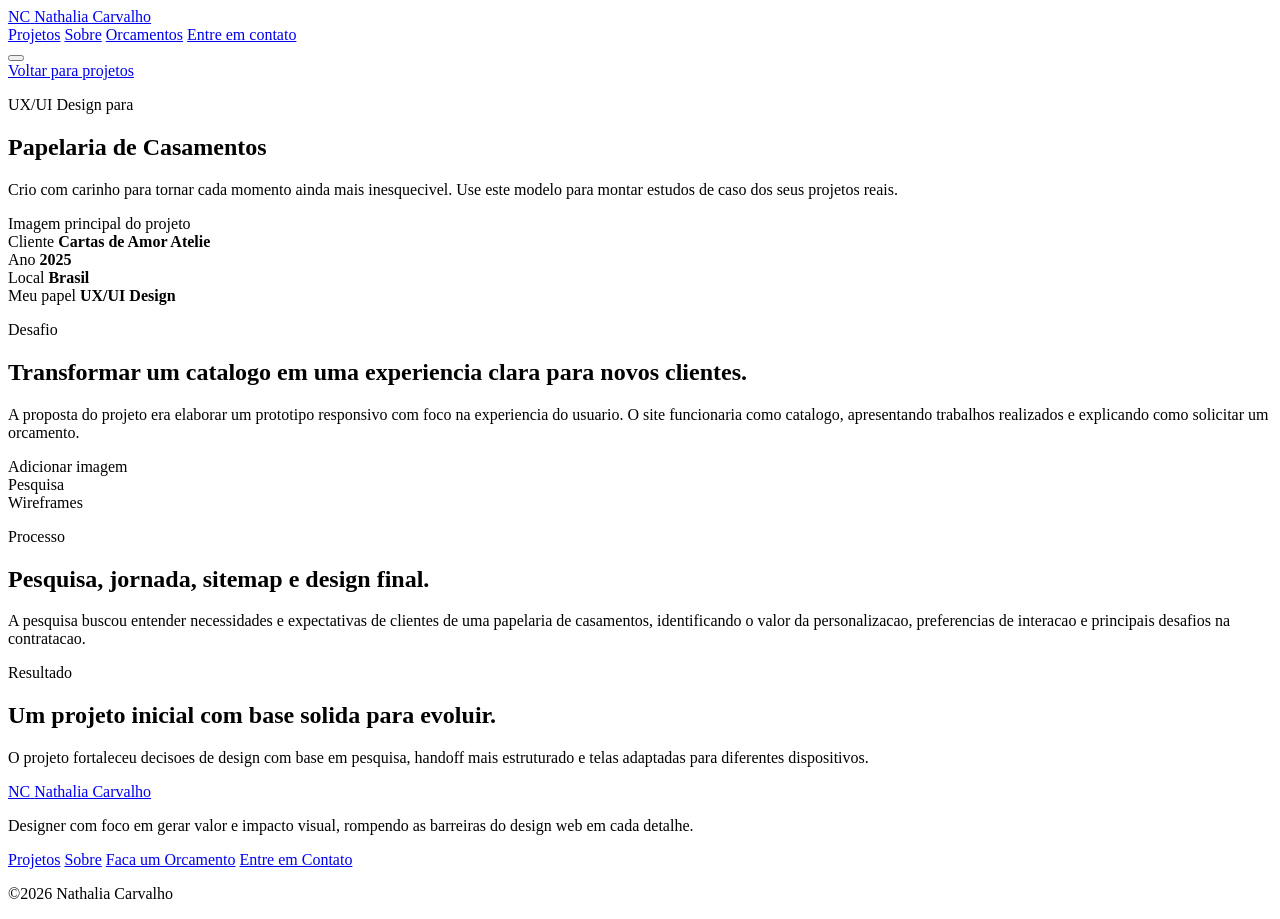
==== home.html @ 347bc73c "adicao de outras paginas" ====
<!DOCTYPE html>
<html lang="pt-BR">
<head>
  <meta charset="UTF-8">
  <meta name="viewport" content="width=device-width, initial-scale=1.0">
  <title>Estudo de Caso | Nathalia Carvalho</title>
  <link rel="preconnect" href="https://fonts.googleapis.com">
  <link rel="preconnect" href="https://fonts.gstatic.com" crossorigin>
  <link href="https://fonts.googleapis.com/css2?family=Inter+Tight:wght@500;600;700;800&family=Manrope:wght@400;500;600;700;800&display=swap" rel="stylesheet">
  <link rel="stylesheet" href="styles.css">
</head>
<body>
  <header class="site-header">
    <a class="brand" href="index.html#home" aria-label="Voltar para home">
      <span class="brand-mark">NC</span>
      <span>Nathalia Carvalho</span>
    </a>

    <nav class="main-nav" aria-label="Navegacao principal">
      <a href="index.html#projetos">Projetos</a>
      <a href="index.html#sobre">Sobre</a>
      <a href="index.html#orcamento">Orcamentos</a>
      <a class="nav-contact" href="https://wa.me/5541997218786" target="_blank" rel="noreferrer">Entre em contato</a>
    </nav>

    <button class="menu-button" type="button" aria-label="Abrir menu" aria-expanded="false">
      <span></span>
      <span></span>
    </button>
  </header>

  <main>
    <section class="case-hero">
      <div class="case-title">
        <a class="back-link" href="index.html#projetos">Voltar para projetos</a>
        <p class="eyebrow">UX/UI Design para</p>
        <h1>Papelaria de Casamentos</h1>
        <p>
          Crio com carinho para tornar cada momento ainda mais inesquecivel.
          Use este modelo para montar estudos de caso dos seus projetos reais.
        </p>
      </div>

      <div class="case-cover has-image" style="--image: url('https://framerusercontent.com/images/4HUu3XGj0eMsZWx2c2KUbmL99w.gif?width=800&amp;height=600')">
        <span>Imagem principal do projeto</span>
      </div>
    </section>

    <section class="case-summary">
      <article>
        <span>Cliente</span>
        <strong>Cartas de Amor Atelie</strong>
      </article>
      <article>
        <span>Ano</span>
        <strong>2025</strong>
      </article>
      <article>
        <span>Local</span>
        <strong>Brasil</strong>
      </article>
      <article>
        <span>Meu papel</span>
        <strong>UX/UI Design</strong>
      </article>
    </section>

    <section class="case-content">
      <div class="case-text">
        <p class="eyebrow">Desafio</p>
        <h2>Transformar um catalogo em uma experiencia clara para novos clientes.</h2>
        <p>
          A proposta do projeto era elaborar um prototipo responsivo com foco na
          experiencia do usuario. O site funcionaria como catalogo, apresentando
          trabalhos realizados e explicando como solicitar um orcamento.
        </p>
      </div>

      <div class="case-gallery">
        <div class="gallery-item has-image wide" style="--image: url('https://framerusercontent.com/images/4HUu3XGj0eMsZWx2c2KUbmL99w.gif?width=800&amp;height=600')">
          <span>Adicionar imagem</span>
        </div>
        <div class="gallery-item">Pesquisa</div>
        <div class="gallery-item">Wireframes</div>
      </div>

      <div class="case-text">
        <p class="eyebrow">Processo</p>
        <h2>Pesquisa, jornada, sitemap e design final.</h2>
        <p>
          A pesquisa buscou entender necessidades e expectativas de clientes de
          uma papelaria de casamentos, identificando o valor da personalizacao,
          preferencias de interacao e principais desafios na contratacao.
        </p>
      </div>

      <div class="case-result">
        <p class="eyebrow">Resultado</p>
        <h2>Um projeto inicial com base solida para evoluir.</h2>
        <p>
          O projeto fortaleceu decisoes de design com base em pesquisa,
          handoff mais estruturado e telas adaptadas para diferentes dispositivos.
        </p>
      </div>
    </section>
  </main>

  <footer class="site-footer">
    <div>
      <a class="brand footer-brand" href="index.html#home">
        <span class="brand-mark">NC</span>
        <span>Nathalia Carvalho</span>
      </a>
      <p>Designer com foco em gerar valor e impacto visual, rompendo as barreiras do design web em cada detalhe.</p>
    </div>

    <nav aria-label="Links do rodape">
      <a href="index.html#projetos">Projetos</a>
      <a href="index.html#sobre">Sobre</a>
      <a href="index.html#orcamento">Faca um Orcamento</a>
      <a href="https://wa.me/5541997218786" target="_blank" rel="noreferrer">Entre em Contato</a>
    </nav>

    <p class="copyright">&copy;2026 Nathalia Carvalho</p>
  </footer>

  <script src="script.js"></script>
</body>
</html>
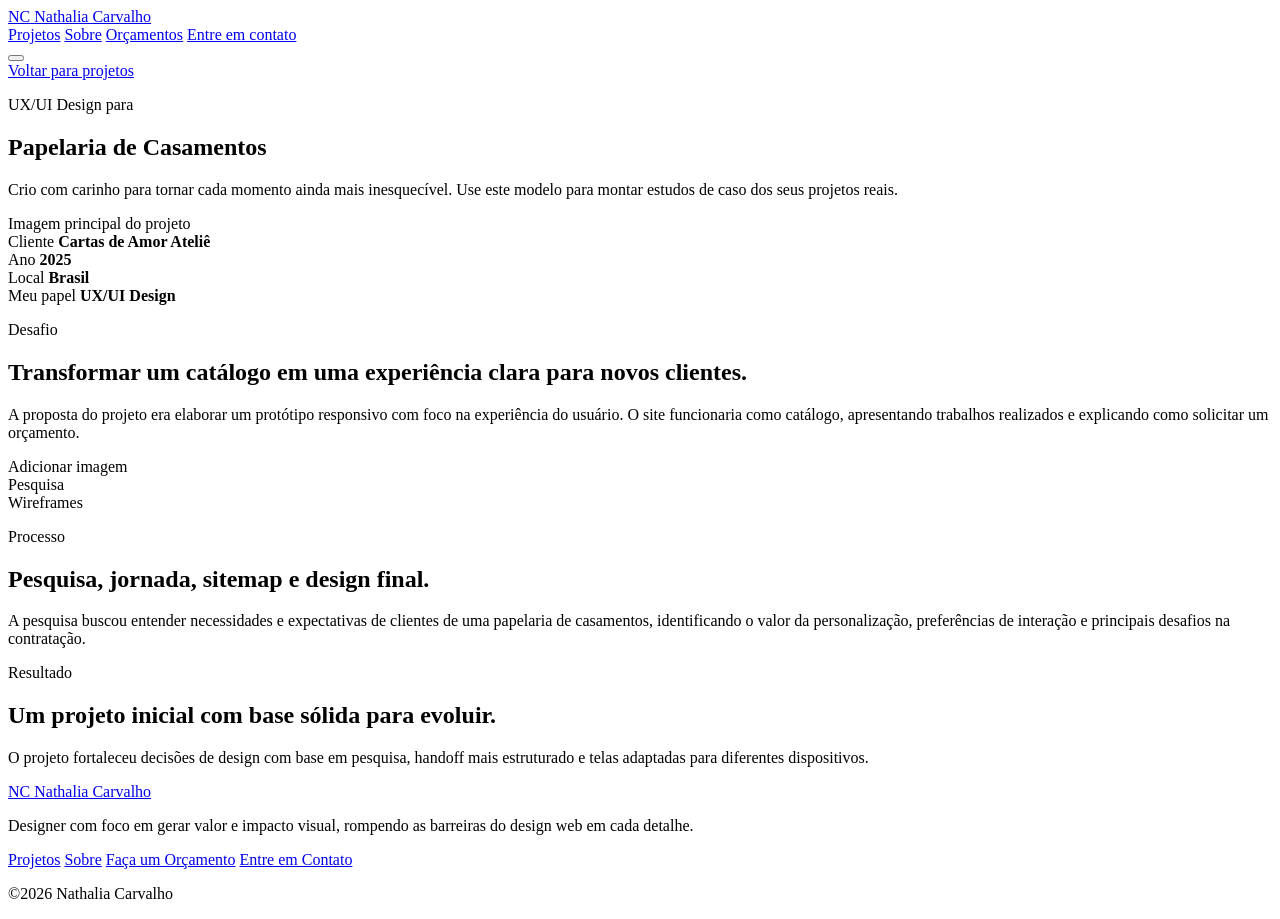
==== commit 49fb4fff: "ajustei os acentos" ====
--- a/home.html
+++ b/home.html
@@ -16,10 +16,10 @@
       <span>Nathalia Carvalho</span>
     </a>
 
-    <nav class="main-nav" aria-label="Navegacao principal">
-      <a href="index.html#projetos">Projetos</a>
-      <a href="index.html#sobre">Sobre</a>
-      <a href="index.html#orcamento">Orcamentos</a>
+    <nav class="main-nav" aria-label="Navegação principal">
+      <a href="projetos.html">Projetos</a>
+      <a href="sobre.html">Sobre</a>
+      <a href="orcamento.html">Orçamentos</a>
       <a class="nav-contact" href="https://wa.me/5541997218786" target="_blank" rel="noreferrer">Entre em contato</a>
     </nav>
 
@@ -32,11 +32,11 @@
   <main>
     <section class="case-hero">
       <div class="case-title">
-        <a class="back-link" href="index.html#projetos">Voltar para projetos</a>
+        <a class="back-link" href="projetos.html">Voltar para projetos</a>
         <p class="eyebrow">UX/UI Design para</p>
         <h1>Papelaria de Casamentos</h1>
         <p>
-          Crio com carinho para tornar cada momento ainda mais inesquecivel.
+          Crio com carinho para tornar cada momento ainda mais inesquecível.
           Use este modelo para montar estudos de caso dos seus projetos reais.
         </p>
       </div>
@@ -49,7 +49,7 @@
     <section class="case-summary">
       <article>
         <span>Cliente</span>
-        <strong>Cartas de Amor Atelie</strong>
+        <strong>Cartas de Amor Ateliê</strong>
       </article>
       <article>
         <span>Ano</span>
@@ -68,11 +68,11 @@
     <section class="case-content">
       <div class="case-text">
         <p class="eyebrow">Desafio</p>
-        <h2>Transformar um catalogo em uma experiencia clara para novos clientes.</h2>
+        <h2>Transformar um catálogo em uma experiência clara para novos clientes.</h2>
         <p>
-          A proposta do projeto era elaborar um prototipo responsivo com foco na
-          experiencia do usuario. O site funcionaria como catalogo, apresentando
-          trabalhos realizados e explicando como solicitar um orcamento.
+          A proposta do projeto era elaborar um protótipo responsivo com foco na
+          experiência do usuário. O site funcionaria como catálogo, apresentando
+          trabalhos realizados e explicando como solicitar um orçamento.
         </p>
       </div>
 
@@ -89,16 +89,16 @@
         <h2>Pesquisa, jornada, sitemap e design final.</h2>
         <p>
           A pesquisa buscou entender necessidades e expectativas de clientes de
-          uma papelaria de casamentos, identificando o valor da personalizacao,
-          preferencias de interacao e principais desafios na contratacao.
+          uma papelaria de casamentos, identificando o valor da personalização,
+          preferências de interação e principais desafios na contratação.
         </p>
       </div>
 
       <div class="case-result">
         <p class="eyebrow">Resultado</p>
-        <h2>Um projeto inicial com base solida para evoluir.</h2>
+        <h2>Um projeto inicial com base sólida para evoluir.</h2>
         <p>
-          O projeto fortaleceu decisoes de design com base em pesquisa,
+          O projeto fortaleceu decisões de design com base em pesquisa,
           handoff mais estruturado e telas adaptadas para diferentes dispositivos.
         </p>
       </div>
@@ -114,10 +114,10 @@
       <p>Designer com foco em gerar valor e impacto visual, rompendo as barreiras do design web em cada detalhe.</p>
     </div>
 
-    <nav aria-label="Links do rodape">
-      <a href="index.html#projetos">Projetos</a>
-      <a href="index.html#sobre">Sobre</a>
-      <a href="index.html#orcamento">Faca um Orcamento</a>
+    <nav aria-label="Links do rodapé">
+      <a href="projetos.html">Projetos</a>
+      <a href="sobre.html">Sobre</a>
+      <a href="orcamento.html">Faça um Orçamento</a>
       <a href="https://wa.me/5541997218786" target="_blank" rel="noreferrer">Entre em Contato</a>
     </nav>
 
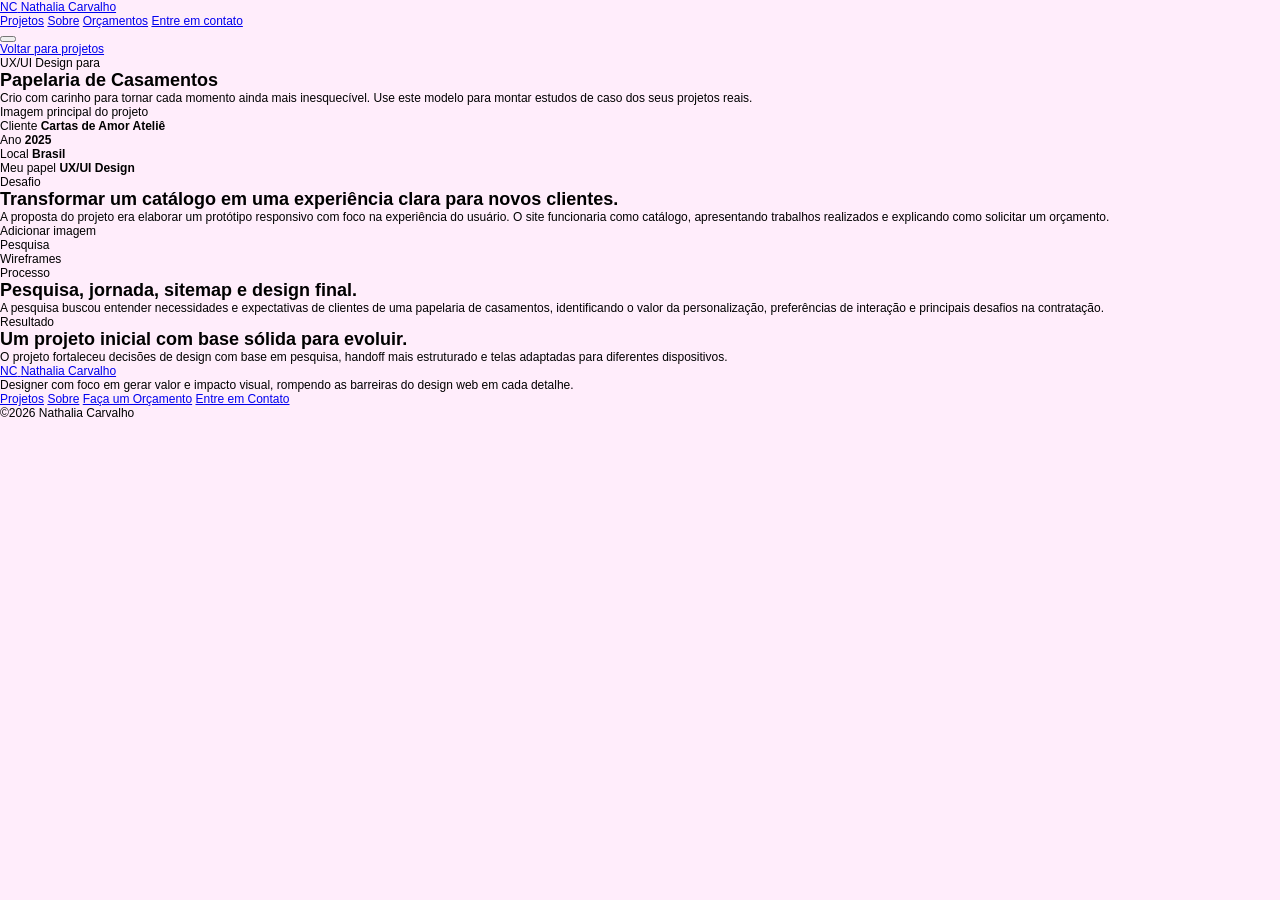
==== commit af5ea2c6: "fixes du" ====
--- a/home.html
+++ b/home.html
@@ -7,7 +7,7 @@
   <link rel="preconnect" href="https://fonts.googleapis.com">
   <link rel="preconnect" href="https://fonts.gstatic.com" crossorigin>
   <link href="https://fonts.googleapis.com/css2?family=Inter+Tight:wght@500;600;700;800&family=Manrope:wght@400;500;600;700;800&display=swap" rel="stylesheet">
-  <link rel="stylesheet" href="styles.css">
+  <link rel="stylesheet" href="style.css">
 </head>
 <body>
   <header class="site-header">
--- a/style.css
+++ b/style.css
@@ -0,0 +1,117 @@
+@font-face {
+  font-family: 'Inter Tight';
+  font-style: normal;
+  font-weight: 400;
+  font-display: swap;
+  src: url(https://fonts.gstatic.com/s/intertight/v9/NGSnv5HMAFg6IuGlBNMjxJEL2VmU3NS7Z2mjDw-aWy5S.woff2) format('woff2');
+  unicode-range: U+0000-00FF, U+0131, U+0152-0153, U+02BB-02BC, U+02C6, U+02DA, U+02DC, U+0304, U+0308, U+0329, U+2000-206F, U+20AC, U+2122, U+2191, U+2193, U+2212, U+2215, U+FEFF, U+FFFD;
+}
+@font-face {
+  font-family: 'Manrope';
+  font-style: normal;
+  font-weight: 400;
+  font-display: swap;
+  src: url(https://fonts.gstatic.com/s/manrope/v20/xn7gYHE41ni1AdIRggexSg.woff2) format('woff2');
+  unicode-range: U+0000-00FF, U+0131, U+0152-0153, U+02BB-02BC, U+02C6, U+02DA, U+02DC, U+0304, U+0308, U+0329, U+2000-206F, U+20AC, U+2122, U+2191, U+2193, U+2212, U+2215, U+FEFF, U+FFFD;
+}
+@font-face {
+  font-family: 'Manrope';
+  font-style: normal;
+  font-weight: 500;
+  font-display: swap;
+  src: url(https://fonts.gstatic.com/s/manrope/v20/xn7gYHE41ni1AdIRggexSg.woff2) format('woff2');
+  unicode-range: U+0000-00FF, U+0131, U+0152-0153, U+02BB-02BC, U+02C6, U+02DA, U+02DC, U+0304, U+0308, U+0329, U+2000-206F, U+20AC, U+2122, U+2191, U+2193, U+2212, U+2215, U+FEFF, U+FFFD;
+}
+@font-face {
+  font-family: 'Manrope';
+  font-style: normal;
+  font-weight: 700;
+  font-display: swap;
+  src: url(https://fonts.gstatic.com/s/manrope/v20/xn7gYHE41ni1AdIRggexSg.woff2) format('woff2');
+  unicode-range: U+0000-00FF, U+0131, U+0152-0153, U+02BB-02BC, U+02C6, U+02DA, U+02DC, U+0304, U+0308, U+0329, U+2000-206F, U+20AC, U+2122, U+2191, U+2193, U+2212, U+2215, U+FEFF, U+FFFD;
+}
+@font-face {
+  font-family: 'Fragment Mono';
+  font-style: normal;
+  font-weight: 400;
+  src: url(https://fonts.gstatic.com/s/fragmentmono/v6/4iCr6K5wfMRRjxp0DA6-2CLnB4NHhg.woff2) format('woff2');
+  unicode-range: U+0000-00FF, U+0131, U+0152-0153, U+02BB-02BC, U+02C6, U+02DA, U+02DC, U+0304, U+0308, U+0329, U+2000-206F, U+20AC, U+2122, U+2191, U+2193, U+2212, U+2215, U+FEFF, U+FFFD;
+}
+
+@font-face { font-family: "Inter"; src: url("https://framerusercontent.com/assets/GrgcKwrN6d3Uz8EwcLHZxwEfC4.woff2"); font-display: swap; font-style: normal; font-weight: 400; unicode-range: U+0000-00FF, U+0131, U+0152-0153, U+02BB-02BC, U+02C6, U+02DA, U+02DC, U+2000-206F, U+2070, U+2074-207E, U+2080-208E, U+20AC, U+2122, U+2191, U+2193, U+2212, U+2215, U+FEFF, U+FFFD }
+@font-face { font-family: "Inter"; src: url("https://framerusercontent.com/assets/syRNPWzAMIrcJ3wIlPIP43KjQs.woff2"); font-display: swap; font-style: normal; font-weight: 700; unicode-range: U+0000-00FF, U+0131, U+0152-0153, U+02BB-02BC, U+02C6, U+02DA, U+02DC, U+2000-206F, U+2070, U+2074-207E, U+2080-208E, U+20AC, U+2122, U+2191, U+2193, U+2212, U+2215, U+FEFF, U+FFFD }
+@font-face { font-family: "Inter"; src: url("https://framerusercontent.com/assets/vQyevYAyHtARFwPqUzQGpnDs.woff2"); font-display: swap; font-style: normal; font-weight: 400; unicode-range: U+0000-00FF, U+0131, U+0152-0153, U+02BB-02BC, U+02C6, U+02DA, U+02DC, U+2000-206F, U+2074, U+20AC, U+2122, U+2191, U+2193, U+2212, U+2215, U+FEFF, U+FFFD }
+@font-face { font-family: "Inter"; src: url("https://framerusercontent.com/assets/DXD0Q7LSl7HEvDzucnyLnGBHM.woff2"); font-display: swap; font-style: normal; font-weight: 700; unicode-range: U+0000-00FF, U+0131, U+0152-0153, U+02BB-02BC, U+02C6, U+02DA, U+02DC, U+2000-206F, U+2074, U+20AC, U+2122, U+2191, U+2193, U+2212, U+2215, U+FEFF, U+FFFD }
+@font-face { font-family: "Inter"; src: url("https://framerusercontent.com/assets/8kSLqTnVCEtjx0nu8PxTD4Nh5UU.woff2"); font-style: normal; font-weight: 100; unicode-range: U+0000-00FF, U+0131, U+0152-0153, U+02BB-02BC, U+02C6, U+02DA, U+02DC, U+2000-206F, U+2070, U+2074-207E, U+2080-208E, U+20AC, U+2122, U+2191, U+2193, U+2212, U+2215, U+FEFF, U+FFFD }
+@font-face { font-family: "Inter"; src: url("https://framerusercontent.com/assets/Z4sGWU2OKBoXPWulb5P25vULA.woff2"); font-style: normal; font-weight: 200; unicode-range: U+0000-00FF, U+0131, U+0152-0153, U+02BB-02BC, U+02C6, U+02DA, U+02DC, U+2000-206F, U+2070, U+2074-207E, U+2080-208E, U+20AC, U+2122, U+2191, U+2193, U+2212, U+2215, U+FEFF, U+FFFD }
+@font-face { font-family: "Inter"; src: url("https://framerusercontent.com/assets/aqiiD4LUKkKzXdjGL5UzHq8bo5w.woff2"); font-display: swap; font-style: normal; font-weight: 300; unicode-range: U+0000-00FF, U+0131, U+0152-0153, U+02BB-02BC, U+02C6, U+02DA, U+02DC, U+2000-206F, U+2070, U+2074-207E, U+2080-208E, U+20AC, U+2122, U+2191, U+2193, U+2212, U+2215, U+FEFF, U+FFFD }
+@font-face { font-family: "Inter"; src: url("https://framerusercontent.com/assets/UjlFhCnUjxhNfep4oYBPqnEssyo.woff2"); font-display: swap; font-style: normal; font-weight: 500; unicode-range: U+0000-00FF, U+0131, U+0152-0153, U+02BB-02BC, U+02C6, U+02DA, U+02DC, U+2000-206F, U+2070, U+2074-207E, U+2080-208E, U+20AC, U+2122, U+2191, U+2193, U+2212, U+2215, U+FEFF, U+FFFD }
+@font-face { font-family: "Inter"; src: url("https://framerusercontent.com/assets/yDtI2UI8XcEg1W2je9XPN3Noo.woff2"); font-display: swap; font-style: normal; font-weight: 600; unicode-range: U+0000-00FF, U+0131, U+0152-0153, U+02BB-02BC, U+02C6, U+02DA, U+02DC, U+2000-206F, U+2070, U+2074-207E, U+2080-208E, U+20AC, U+2122, U+2191, U+2193, U+2212, U+2215, U+FEFF, U+FFFD }
+@font-face { font-family: "Inter"; src: url("https://framerusercontent.com/assets/Mput0MSwESKlJ6TMz9MPDXhgrk.woff2"); font-display: swap; font-style: normal; font-weight: 800; unicode-range: U+0000-00FF, U+0131, U+0152-0153, U+02BB-02BC, U+02C6, U+02DA, U+02DC, U+2000-206F, U+2070, U+2074-207E, U+2080-208E, U+20AC, U+2122, U+2191, U+2193, U+2212, U+2215, U+FEFF, U+FFFD }
+@font-face { font-family: "Inter"; src: url("https://framerusercontent.com/assets/rZ5DdENNqIdFTIyQQiP5isO7M.woff2"); font-style: normal; font-weight: 900; unicode-range: U+0000-00FF, U+0131, U+0152-0153, U+02BB-02BC, U+02C6, U+02DA, U+02DC, U+2000-206F, U+2070, U+2074-207E, U+2080-208E, U+20AC, U+2122, U+2191, U+2193, U+2212, U+2215, U+FEFF, U+FFFD }
+@font-face { font-family: "Inter"; src: url("https://framerusercontent.com/assets/3on0VNjjmogkq1f9ziKFcrY72MI.woff2"); font-style: italic; font-weight: 100; unicode-range: U+0000-00FF, U+0131, U+0152-0153, U+02BB-02BC, U+02C6, U+02DA, U+02DC, U+2000-206F, U+2070, U+2074-207E, U+2080-208E, U+20AC, U+2122, U+2191, U+2193, U+2212, U+2215, U+FEFF, U+FFFD }
+@font-face { font-family: "Inter"; src: url("https://framerusercontent.com/assets/6OdIurwS6YHsVW2i5fR5CKn0gg.woff2"); font-style: italic; font-weight: 200; unicode-range: U+0000-00FF, U+0131, U+0152-0153, U+02BB-02BC, U+02C6, U+02DA, U+02DC, U+2000-206F, U+2070, U+2074-207E, U+2080-208E, U+20AC, U+2122, U+2191, U+2193, U+2212, U+2215, U+FEFF, U+FFFD }
+@font-face { font-family: "Inter"; src: url("https://framerusercontent.com/assets/8mwKwShtYEXIZ5diRBT74yn9jdQ.woff2"); font-display: swap; font-style: italic; font-weight: 300; unicode-range: U+0000-00FF, U+0131, U+0152-0153, U+02BB-02BC, U+02C6, U+02DA, U+02DC, U+2000-206F, U+2070, U+2074-207E, U+2080-208E, U+20AC, U+2122, U+2191, U+2193, U+2212, U+2215, U+FEFF, U+FFFD }
+@font-face { font-family: "Inter"; src: url("https://framerusercontent.com/assets/pKRFNWFoZl77qYCAIp84lN1h944.woff2"); font-display: swap; font-style: italic; font-weight: 400; unicode-range: U+0000-00FF, U+0131, U+0152-0153, U+02BB-02BC, U+02C6, U+02DA, U+02DC, U+2000-206F, U+2070, U+2074-207E, U+2080-208E, U+20AC, U+2122, U+2191, U+2193, U+2212, U+2215, U+FEFF, U+FFFD }
+@font-face { font-family: "Inter"; src: url("https://framerusercontent.com/assets/Bo5CNzBv77CafbxOtKIkpw9egw.woff2"); font-display: swap; font-style: italic; font-weight: 500; unicode-range: U+0000-00FF, U+0131, U+0152-0153, U+02BB-02BC, U+02C6, U+02DA, U+02DC, U+2000-206F, U+2070, U+2074-207E, U+2080-208E, U+20AC, U+2122, U+2191, U+2193, U+2212, U+2215, U+FEFF, U+FFFD }
+@font-face { font-family: "Inter"; src: url("https://framerusercontent.com/assets/fuyXZpVvOjq8NesCOfgirHCWyg.woff2"); font-display: swap; font-style: italic; font-weight: 600; unicode-range: U+0000-00FF, U+0131, U+0152-0153, U+02BB-02BC, U+02C6, U+02DA, U+02DC, U+2000-206F, U+2070, U+2074-207E, U+2080-208E, U+20AC, U+2122, U+2191, U+2193, U+2212, U+2215, U+FEFF, U+FFFD }
+@font-face { font-family: "Inter"; src: url("https://framerusercontent.com/assets/ia3uin3hQWqDrVloC1zEtYHWw.woff2"); font-display: swap; font-style: italic; font-weight: 700; unicode-range: U+0000-00FF, U+0131, U+0152-0153, U+02BB-02BC, U+02C6, U+02DA, U+02DC, U+2000-206F, U+2070, U+2074-207E, U+2080-208E, U+20AC, U+2122, U+2191, U+2193, U+2212, U+2215, U+FEFF, U+FFFD }
+@font-face { font-family: "Inter"; src: url("https://framerusercontent.com/assets/8AYN209PzikkmqPEbOGJlpgu6M.woff2"); font-display: swap; font-style: italic; font-weight: 800; unicode-range: U+0000-00FF, U+0131, U+0152-0153, U+02BB-02BC, U+02C6, U+02DA, U+02DC, U+2000-206F, U+2070, U+2074-207E, U+2080-208E, U+20AC, U+2122, U+2191, U+2193, U+2212, U+2215, U+FEFF, U+FFFD }
+@font-face { font-family: "Inter"; src: url("https://framerusercontent.com/assets/gcnfba68tfm7qAyrWRCf9r34jg.woff2"); font-style: italic; font-weight: 900; unicode-range: U+0000-00FF, U+0131, U+0152-0153, U+02BB-02BC, U+02C6, U+02DA, U+02DC, U+2000-206F, U+2070, U+2074-207E, U+2080-208E, U+20AC, U+2122, U+2191, U+2193, U+2212, U+2215, U+FEFF, U+FFFD }
+@font-face { font-family: "Inter Variable"; src: url("https://framerusercontent.com/assets/7lw0VWkeXrGYJT05oB3DsFy8BaY.woff2"); font-display: swap; font-style: normal; font-weight: 400; unicode-range: U+0000-00FF, U+0131, U+0152-0153, U+02BB-02BC, U+02C6, U+02DA, U+02DC, U+2000-206F, U+2070, U+2074-207E, U+2080-208E, U+20AC, U+2122, U+2191, U+2193, U+2212, U+2215, U+FEFF, U+FFFD }
+@font-face { font-family: "Inter Variable"; src: url("https://framerusercontent.com/assets/N9O1YBTY0ROZrE0GiMsoMSyPbQ.woff2"); font-display: swap; font-style: italic; font-weight: 400; unicode-range: U+0000-00FF, U+0131, U+0152-0153, U+02BB-02BC, U+02C6, U+02DA, U+02DC, U+2000-206F, U+2070, U+2074-207E, U+2080-208E, U+20AC, U+2122, U+2191, U+2193, U+2212, U+2215, U+FEFF, U+FFFD }
+@font-face { font-family: "Inter Display"; src: url("https://framerusercontent.com/assets/bHYNJqzTyl2lqvmMiRRS6Y16Es.woff2"); font-display: swap; font-style: normal; font-weight: 400; unicode-range: U+0000-00FF, U+0131, U+0152-0153, U+02BB-02BC, U+02C6, U+02DA, U+02DC, U+2000-206F, U+2070, U+2074-207E, U+2080-208E, U+20AC, U+2122, U+2191, U+2193, U+2212, U+2215, U+FEFF, U+FFFD }
+@font-face { font-family: "Inter Display"; src: url("https://framerusercontent.com/assets/GoWsxcsKZ1Hiy2Y8l40zBgNwYvo.woff2"); font-style: normal; font-weight: 100; unicode-range: U+0000-00FF, U+0131, U+0152-0153, U+02BB-02BC, U+02C6, U+02DA, U+02DC, U+2000-206F, U+2070, U+2074-207E, U+2080-208E, U+20AC, U+2122, U+2191, U+2193, U+2212, U+2215, U+FEFF, U+FFFD }
+@font-face { font-family: "Inter Display"; src: url("https://framerusercontent.com/assets/t5RNiwIqoB2GvYhcdv6NPQF6kfk.woff2"); font-style: normal; font-weight: 200; unicode-range: U+0000-00FF, U+0131, U+0152-0153, U+02BB-02BC, U+02C6, U+02DA, U+02DC, U+2000-206F, U+2070, U+2074-207E, U+2080-208E, U+20AC, U+2122, U+2191, U+2193, U+2212, U+2215, U+FEFF, U+FFFD }
+@font-face { font-family: "Inter Display"; src: url("https://framerusercontent.com/assets/CnMzVKZxLPB68RITfNGUfLe65m4.woff2"); font-display: swap; font-style: normal; font-weight: 300; unicode-range: U+0000-00FF, U+0131, U+0152-0153, U+02BB-02BC, U+02C6, U+02DA, U+02DC, U+2000-206F, U+2070, U+2074-207E, U+2080-208E, U+20AC, U+2122, U+2191, U+2193, U+2212, U+2215, U+FEFF, U+FFFD }
+@font-face { font-family: "Inter Display"; src: url("https://framerusercontent.com/assets/iwWTDc49ENF2tCHbqlNARXw6Ug.woff2"); font-display: swap; font-style: normal; font-weight: 500; unicode-range: U+0000-00FF, U+0131, U+0152-0153, U+02BB-02BC, U+02C6, U+02DA, U+02DC, U+2000-206F, U+2070, U+2074-207E, U+2080-208E, U+20AC, U+2122, U+2191, U+2193, U+2212, U+2215, U+FEFF, U+FFFD }
+@font-face { font-family: "Inter Display"; src: url("https://framerusercontent.com/assets/PfdOpgzFf7N2Uye9JX7xRKYTgSc.woff2"); font-display: swap; font-style: normal; font-weight: 600; unicode-range: U+0000-00FF, U+0131, U+0152-0153, U+02BB-02BC, U+02C6, U+02DA, U+02DC, U+2000-206F, U+2070, U+2074-207E, U+2080-208E, U+20AC, U+2122, U+2191, U+2193, U+2212, U+2215, U+FEFF, U+FFFD }
+@font-face { font-family: "Inter Display"; src: url("https://framerusercontent.com/assets/qITWJ2WdG0wrgQPDb8lvnYnTXDg.woff2"); font-display: swap; font-style: normal; font-weight: 700; unicode-range: U+0000-00FF, U+0131, U+0152-0153, U+02BB-02BC, U+02C6, U+02DA, U+02DC, U+2000-206F, U+2070, U+2074-207E, U+2080-208E, U+20AC, U+2122, U+2191, U+2193, U+2212, U+2215, U+FEFF, U+FFFD }
+@font-face { font-family: "Inter Display"; src: url("https://framerusercontent.com/assets/9Nu9BRcGkRrLnJCGqVdSUXJt2Ig.woff2"); font-display: swap; font-style: normal; font-weight: 800; unicode-range: U+0000-00FF, U+0131, U+0152-0153, U+02BB-02BC, U+02C6, U+02DA, U+02DC, U+2000-206F, U+2070, U+2074-207E, U+2080-208E, U+20AC, U+2122, U+2191, U+2193, U+2212, U+2215, U+FEFF, U+FFFD }
+@font-face { font-family: "Inter Display"; src: url("https://framerusercontent.com/assets/x8eJ5VkmPMHVhVbF0E8JYFJmwc.woff2"); font-style: normal; font-weight: 900; unicode-range: U+0000-00FF, U+0131, U+0152-0153, U+02BB-02BC, U+02C6, U+02DA, U+02DC, U+2000-206F, U+2070, U+2074-207E, U+2080-208E, U+20AC, U+2122, U+2191, U+2193, U+2212, U+2215, U+FEFF, U+FFFD }
+@font-face { font-family: "Inter Display"; src: url("https://framerusercontent.com/assets/mKzAiDvphQ1qAmJcRwlQ0QOK3Dc.woff2"); font-style: italic; font-weight: 100; unicode-range: U+0000-00FF, U+0131, U+0152-0153, U+02BB-02BC, U+02C6, U+02DA, U+02DC, U+2000-206F, U+2070, U+2074-207E, U+2080-208E, U+20AC, U+2122, U+2191, U+2193, U+2212, U+2215, U+FEFF, U+FFFD }
+@font-face { font-family: "Inter Display"; src: url("https://framerusercontent.com/assets/OxW7bkxVYziGRnONbuXLAeuUEkQ.woff2"); font-style: italic; font-weight: 200; unicode-range: U+0000-00FF, U+0131, U+0152-0153, U+02BB-02BC, U+02C6, U+02DA, U+02DC, U+2000-206F, U+2070, U+2074-207E, U+2080-208E, U+20AC, U+2122, U+2191, U+2193, U+2212, U+2215, U+FEFF, U+FFFD }
+@font-face { font-family: "Inter Display"; src: url("https://framerusercontent.com/assets/raPlI8zqlyoXu4yBGiiecGg2dI.woff2"); font-display: swap; font-style: italic; font-weight: 300; unicode-range: U+0000-00FF, U+0131, U+0152-0153, U+02BB-02BC, U+02C6, U+02DA, U+02DC, U+2000-206F, U+2070, U+2074-207E, U+2080-208E, U+20AC, U+2122, U+2191, U+2193, U+2212, U+2215, U+FEFF, U+FFFD }
+@font-face { font-family: "Inter Display"; src: url("https://framerusercontent.com/assets/P0JCAnd2N1Q6qwTQohre3XmQ.woff2"); font-display: swap; font-style: italic; font-weight: 400; unicode-range: U+0000-00FF, U+0131, U+0152-0153, U+02BB-02BC, U+02C6, U+02DA, U+02DC, U+2000-206F, U+2070, U+2074-207E, U+2080-208E, U+20AC, U+2122, U+2191, U+2193, U+2212, U+2215, U+FEFF, U+FFFD }
+@font-face { font-family: "Inter Display"; src: url("https://framerusercontent.com/assets/RkMAGv2iAm3rw7tZzs7FaZf0rM.woff2"); font-display: swap; font-style: italic; font-weight: 500; unicode-range: U+0000-00FF, U+0131, U+0152-0153, U+02BB-02BC, U+02C6, U+02DA, U+02DC, U+2000-206F, U+2070, U+2074-207E, U+2080-208E, U+20AC, U+2122, U+2191, U+2193, U+2212, U+2215, U+FEFF, U+FFFD }
+@font-face { font-family: "Inter Display"; src: url("https://framerusercontent.com/assets/e3ySEnhUUpItjJUo5buJawUl4Y.woff2"); font-display: swap; font-style: italic; font-weight: 600; unicode-range: U+0000-00FF, U+0131, U+0152-0153, U+02BB-02BC, U+02C6, U+02DA, U+02DC, U+2000-206F, U+2070, U+2074-207E, U+2080-208E, U+20AC, U+2122, U+2191, U+2193, U+2212, U+2215, U+FEFF, U+FFFD }
+@font-face { font-family: "Inter Display"; src: url("https://framerusercontent.com/assets/MzumQQZJQBC6KM1omtmwOtsogtI.woff2"); font-display: swap; font-style: italic; font-weight: 700; unicode-range: U+0000-00FF, U+0131, U+0152-0153, U+02BB-02BC, U+02C6, U+02DA, U+02DC, U+2000-206F, U+2070, U+2074-207E, U+2080-208E, U+20AC, U+2122, U+2191, U+2193, U+2212, U+2215, U+FEFF, U+FFFD }
+@font-face { font-family: "Inter Display"; src: url("https://framerusercontent.com/assets/QTKFuIAPTQlFFMI0HG9beHs3Xc.woff2"); font-display: swap; font-style: italic; font-weight: 800; unicode-range: U+0000-00FF, U+0131, U+0152-0153, U+02BB-02BC, U+02C6, U+02DA, U+02DC, U+2000-206F, U+2070, U+2074-207E, U+2080-208E, U+20AC, U+2122, U+2191, U+2193, U+2212, U+2215, U+FEFF, U+FFFD }
+@font-face { font-family: "Inter Display"; src: url("https://framerusercontent.com/assets/U1kEiQQO1ar9PuYJyyRkclmq8o.woff2"); font-style: italic; font-weight: 900; unicode-range: U+0000-00FF, U+0131, U+0152-0153, U+02BB-02BC, U+02C6, U+02DA, U+02DC, U+2000-206F, U+2070, U+2074-207E, U+2080-208E, U+20AC, U+2122, U+2191, U+2193, U+2212, U+2215, U+FEFF, U+FFFD }
+@font-face { font-family: "Inter"; src: url("https://framerusercontent.com/assets/1ZFS7N918ojhhd0nQWdj3jz4w.woff2"); font-display: swap; font-style: normal; font-weight: 600; unicode-range: U+0000-00FF, U+0131, U+0152-0153, U+02BB-02BC, U+02C6, U+02DA, U+02DC, U+2000-206F, U+2074, U+20AC, U+2122, U+2191, U+2193, U+2212, U+2215, U+FEFF, U+FFFD }
+@font-face { font-family: "Inter"; src: url("https://framerusercontent.com/assets/vFzuJY0c65av44uhEKB6vyjFMg.woff2"); font-display: swap; font-style: italic; font-weight: 400; unicode-range: U+0000-00FF, U+0131, U+0152-0153, U+02BB-02BC, U+02C6, U+02DA, U+02DC, U+2000-206F, U+2074, U+20AC, U+2122, U+2191, U+2193, U+2212, U+2215, U+FEFF, U+FFFD }
+@font-face { font-family: "Inter"; src: url("https://framerusercontent.com/assets/QxmhnWTzLtyjIiZcfaLIJ8EFBXU.woff2"); font-display: swap; font-style: italic; font-weight: 700; unicode-range: U+0000-00FF, U+0131, U+0152-0153, U+02BB-02BC, U+02C6, U+02DA, U+02DC, U+2000-206F, U+2074, U+20AC, U+2122, U+2191, U+2193, U+2212, U+2215, U+FEFF, U+FFFD }
+@font-face { font-family: "Raleway Variable"; src: url("https://framerusercontent.com/third-party-assets/fontshare/wf/FOTFQU2U3QDEQZRTSDUYHT36E4U62HZ4/37SNKWM5BBHJUNXOKUJUC72JJJCFOIJV/7DXB2HDYEEIN6LBHN6RLDEVRHSKJOUQV.woff2"); font-display: swap; font-style: normal; font-weight: 400 }
+@font-face { font-family: "Raleway"; src: url("https://framerusercontent.com/third-party-assets/fontshare/wf/5N7AW67SFRYDQX4PD7CVQBBKU4KFZBF6/IRJRILZOM2VYFNQSOPRIBLLVGYQMZYXX/VHOUC36AWF2BXBRYVUE5TB5CZAVHYGQV.woff2"); font-display: swap; font-style: normal; font-weight: 500 }
+@font-face { font-family: "Raleway"; src: url("https://framerusercontent.com/third-party-assets/fontshare/wf/2YCK276JNUIIHMRWISQCDGWXNOKAXSCG/6OIJIEVI2ZSNHVU6RZ6WV47LHUN2T4MN/ZYCN4M673NULYB4BOICEICFLQAPDYBRK.woff2"); font-display: swap; font-style: normal; font-weight: 400 }
+@font-face { font-family: "Raleway"; src: url("https://framerusercontent.com/third-party-assets/fontshare/wf/ZOIWAQVAVASXBR56BLYIAEYYR6JRABLJ/EEQDABDVRH2J6DA7SWMJNSBXSSKN5XD2/Z44HTHVYVEXDW67RPEV7ZLLGGIA6RIPD.woff2"); font-display: swap; font-style: normal; font-weight: 700 }
+@font-face { font-family: "Raleway"; src: url("https://framerusercontent.com/third-party-assets/fontshare/wf/5Z3PEWK23ZYYM6EY3WIYUF6NV7XVJTA6/6LSK5ZTNKAEC4XLSOWOFQTJDFIY2U4VC/PPYP5G5YCLK4NBO7V7CUV6FSMNC52WMN.woff2"); font-display: swap; font-style: italic; font-weight: 700 }
+@font-face { font-family: "Raleway"; src: url("https://framerusercontent.com/third-party-assets/fontshare/wf/ZFKW3XFNLVI62KZLAAVAZD6DD6CFBW4Z/TO732HM6IPEQ2KENRBHBO2EV5NQLOGXQ/RWQG7USMC4GSSOZ4GBFNEQ6ISLNIWSXI.woff2"); font-display: swap; font-style: italic; font-weight: 400 }
+@font-face { font-family: "Satoshi"; src: url("https://framerusercontent.com/third-party-assets/fontshare/wf/TTX2Z3BF3P6Y5BQT3IV2VNOK6FL22KUT/7QYRJOI3JIMYHGY6CH7SOIFRQLZOLNJ6/KFIAZD4RUMEZIYV6FQ3T3GP5PDBDB6JY.woff2"); font-display: swap; font-style: normal; font-weight: 400 }
+@font-face { font-family: "Raleway"; src: url("https://framerusercontent.com/third-party-assets/fontshare/wf/DYRFCAIWJX2F7VBG4Q5J2IJ56HTUULI2/UMXCS7RMSVSR2WN7F4CRENXGQOKZS5G3/XBGQGQVO2OZSZZLUX7MGZJCP45ARJ6ZN.woff2"); font-display: swap; font-style: italic; font-weight: 500 }
+@font-face { font-family: "Manrope"; src: url("https://framerusercontent.com/third-party-assets/fontshare/wf/6U2SGH566NSNERG6RGEV3DSNEK7DL2RF/JRDYRKMSAW2H35IWEQIPL67HAJQ35MG5/JNU3GNMUBPWW6V6JTED3S27XL5HN7NM5.woff2"); font-display: swap; font-style: normal; font-weight: 600 }
+@font-face { font-family: "Raleway"; src: url("https://framerusercontent.com/third-party-assets/fontshare/wf/AJJGVXQO37S4NAEMT2EYO62OMGKWDT72/2OQ65C2JNXC57E7TCYUOCT4BOOQ2XN7Z/E6U6PRBKUYLVGTL6XB4HRMB7HFSZD7ZT.woff2"); font-style: normal; font-weight: 900 }
+@font-face { font-family: "Raleway"; src: url("https://framerusercontent.com/third-party-assets/fontshare/wf/KIPB2324Y3YBZQYOYSMGQEUPDCHY4D7W/QQNBI4KYGM2NKNSISOFFIGJ5CA5Y2YQ7/D5T753TSN2TUHBVLW4ATFKVPG23HIJRD.woff2"); font-style: italic; font-weight: 900 }
+@font-face { font-family: "Inter Tight Placeholder"; src: local("Arial"); ascent-override: 99.65%; descent-override: 24.81%; line-gap-override: 0.00%; size-adjust: 97.21% }
+@font-face { font-family: "Manrope Placeholder"; src: local("Arial"); ascent-override: 102.74%; descent-override: 28.91%; line-gap-override: 0.00%; size-adjust: 103.76% }
+@font-face { font-family: "Inter Placeholder"; src: local("Arial"); ascent-override: 89.79%; descent-override: 22.36%; line-gap-override: 0.00%; size-adjust: 107.89% }
+@font-face { font-family: "Inter Variable Placeholder"; src: local("Arial"); ascent-override: 89.79%; descent-override: 22.36%; line-gap-override: 0.00%; size-adjust: 107.89% }
+@font-face { font-family: "Inter Display Placeholder"; src: local("Arial"); ascent-override: 98.56%; descent-override: 24.54%; line-gap-override: 0.00%; size-adjust: 98.29% }
+@font-face { font-family: "Raleway Variable Placeholder"; src: local("Arial"); ascent-override: 89.45%; descent-override: 22.27%; line-gap-override: 0.00%; size-adjust: 105.09% }
+@font-face { font-family: "Raleway Placeholder"; src: local("Arial"); ascent-override: 89.45%; descent-override: 22.27%; line-gap-override: 0.00%; size-adjust: 105.09% }
+@font-face { font-family: "Satoshi Placeholder"; src: local("Arial"); ascent-override: 102.23%; descent-override: 24.29%; line-gap-override: 10.12%; size-adjust: 98.80% }
+
+/* --- Framer extracted styles --- */
+
+@media(min-width: 1440px){.hidden-72rtr7{display:none!important}}@media(min-width: 1200px) and (max-width: 1439.98px){.hidden-1e6p0vz{display:none!important}}@media(min-width: 810px) and (max-width: 1199.98px){.hidden-1n44u72{display:none!important}}@media(max-width: 809.98px){.hidden-1oed8at{display:none!important}}
+
+/* --- Framer extracted styles --- */
+
+html,body,#main{box-sizing:border-box;margin:0;padding:0}:root{-webkit-font-smoothing:antialiased;-moz-osx-font-smoothing:grayscale}*{box-sizing:border-box;-webkit-font-smoothing:inherit}h1,h2,h3,h4,h5,h6,p,figure{margin:0}body,input,textarea,select,button{font-family:sans-serif;font-size:12px}body{--token-d6376f5b-0896-4d8d-8a71-1f8876d694f4:#725798;--token-e85b3d33-80cf-4a32-b725-6dea2122ed22:#c233ff;--token-ee1f61cb-8e6c-418e-b98b-0b2968f40164:#a60f9c;--token-89d020b2-5d91-4f8a-a014-46881eaf1ac7:#7f44a6;--token-a2831a82-4f43-45b0-9985-beff0cb46ce8:#bdbdbd;--token-a9acb0f6-2ce8-4ed2-8639-ad749cbd9420:#0f0f0f;--token-138ef10f-c9a0-41b2-8a54-b5baa6e3b33b:#fff;--token-78700829-9deb-4139-a514-ce0eb43d703b:#ffedfb;--token-18b2670f-3bf0-4a11-877b-986ff740a280:#ffedfb;--token-8f8054d9-8a09-4e7e-b957-8a76557c5e75:#fff9;--token-73242b55-57d1-4320-8897-28085a430c83:#ffffff05;--token-d86f1591-0c16-44cd-be10-19334dfa9293:#ffffff1a}@supports (z-index:calc(infinity)){#__framer-badge-container{--infinity:infinity}}#__framer-badge-container{pointer-events:none;width:100%;z-index:calc(var(--infinity,2147480000));justify-content:flex-end;padding:20px;display:flex;position:fixed;bottom:0}@supports (background:-webkit-named-image(i)) and (not (grid-template-rows:subgrid)){body{--framer-will-change-override:transform}}@supports (background:-webkit-named-image(i)) and (not (position-area:top right)){body{--framer-will-change-filter-override:filter}}[data-framer-component-type=Text] div div span,[data-framer-component-type=Text] a div span,[data-framer-component-type=Text] span span span,[data-framer-component-type=Text] p span span,[data-framer-component-type=Text] h1 span span,[data-framer-component-type=Text] h2 span span,[data-framer-component-type=Text] h3 span span,[data-framer-component-type=Text] h4 span span,[data-framer-component-type=Text] h5 span span,[data-framer-component-type=Text] h6 span span,[data-framer-component-type=Text] a{font-family:var(--font-family);font-style:var(--font-style);font-weight:min(calc(var(--framer-font-weight-increase,0) + var(--font-weight,400)),900);color:var(--text-color);letter-spacing:var(--letter-spacing);font-size:var(--font-size);text-transform:var(--text-transform);--text-decoration:var(--framer-text-decoration-style,solid)var(--framer-text-decoration,none)var(--framer-text-decoration-color,currentcolor)var(--framer-text-decoration-thickness,auto);--text-decoration-skip-ink:var(--framer-text-decoration-skip-ink);--text-underline-offset:var(--framer-text-decoration-offset);line-height:var(--line-height);--font-family:var(--framer-font-family);--font-style:var(--framer-font-style);--font-weight:var(--framer-font-weight);--text-color:var(--framer-text-color);--letter-spacing:var(--framer-letter-spacing);--font-size:var(--framer-font-size);--text-transform:var(--framer-text-transform);--line-height:var(--framer-line-height)}@supports not (color:color(display-p3 1 1 1)){p.framer-text,div.framer-text,h1.framer-text,h2.framer-text,h3.framer-text,h4.framer-text,h5.framer-text,h6.framer-text,li.framer-text,ol.framer-text,ul.framer-text,span.framer-text:not([data-text-fill]){color:var(--framer-blockquote-text-color-rgb,var(--framer-blockquote-text-color,var(--framer-text-color-rgb,var(--framer-text-color,#000))));-webkit-text-stroke-color:var(--framer-text-stroke-color-rgb,var(--framer-text-stroke-color,initial))}mark.framer-text{background-color:var(--framer-blockquote-text-background-color-rgb,var(--framer-blockquote-text-background-color,var(--framer-text-background-color-rgb,var(--framer-text-background-color,initial))))}}@supports not (color:color(display-p3 1 1 1)){code.framer-text,code.framer-text span.framer-text:not([data-text-fill]){color:var(--framer-blockquote-text-color-rgb,var(--framer-blockquote-text-color,var(--framer-code-text-color-rgb,var(--framer-code-text-color,var(--framer-text-color-rgb,var(--framer-text-color,#000))))))}}@supports not (color:color(display-p3 1 1 1)){a.framer-text,span.framer-text[data-nested-link]{color:var(--framer-blockquote-text-color-rgb,var(--framer-blockquote-text-color,var(--framer-link-text-color-rgb,var(--framer-link-text-color,var(--framer-text-color-rgb,var(--framer-text-color,#000))))));background-color:var(--framer-link-text-background-color-rgb,var(--framer-link-text-background-color,initial));-webkit-text-decoration-color:var(--framer-link-text-decoration-color-rgb,var(--framer-link-text-decoration-color,var(--framer-text-decoration-color-rgb,var(--framer-text-decoration-color,currentcolor))));text-decoration-color:var(--framer-link-text-decoration-color-rgb,var(--framer-link-text-decoration-color,var(--framer-text-decoration-color-rgb,var(--framer-text-decoration-color,currentcolor))))}}@supports not (color:color(display-p3 1 1 1)){code.framer-text a.framer-text,code.framer-text a.framer-text span.framer-text:not([data-text-fill]),code.framer-text span.framer-text[data-nested-link],code.framer-text span.framer-text[data-nested-link] span.framer-text:not([data-text-fill]){color:var(--framer-blockquote-text-color-rgb,var(--framer-blockquote-text-color,var(--framer-link-text-color-rgb,var(--framer-link-text-color,var(--framer-code-text-color-rgb,var(--framer-code-text-color,var(--framer-text-color-rgb,var(--framer-text-color,#000))))))))}}@supports not (color:color(display-p3 1 1 1)){a.framer-text:hover,span.framer-text[data-nested-link]:hover{color:var(--framer-link-hover-text-color-rgb,var(--framer-link-hover-text-color,var(--framer-blockquote-text-color-rgb,var(--framer-blockquote-text-color,var(--framer-link-text-color-rgb,var(--framer-link-text-color,var(--framer-text-color-rgb,var(--framer-text-color,#000))))))));background-color:var(--framer-link-hover-text-background-color-rgb,var(--framer-link-hover-text-background-color,var(--framer-link-text-background-color-rgb,var(--framer-link-text-background-color,var(--framer-text-background-color-rgb,var(--framer-text-background-color,initial))))));-webkit-text-decoration-color:var(--framer-link-hover-text-decoration-color-rgb,var(--framer-link-hover-text-decoration-color,var(--framer-link-text-decoration-color-rgb,var(--framer-link-text-decoration-color,var(--framer-text-decoration-color-rgb,var(--framer-text-decoration-color,currentcolor))))));text-decoration-color:var(--framer-link-hover-text-decoration-color-rgb,var(--framer-link-hover-text-decoration-color,var(--framer-link-text-decoration-color-rgb,var(--framer-link-text-decoration-color,var(--framer-text-decoration-color-rgb,var(--framer-text-decoration-color,currentcolor))))))}}@supports not (color:color(display-p3 1 1 1)){code.framer-text a.framer-text:hover,code.framer-text span.framer-text[data-nested-link]:hover{color:var(--framer-link-hover-text-color-rgb,var(--framer-link-hover-text-color,var(--framer-blockquote-text-color-rgb,var(--framer-blockquote-text-color,var(--framer-link-text-color-rgb,var(--framer-link-text-color,var(--framer-code-text-color-rgb,var(--framer-code-text-color,var(--framer-text-color-rgb,var(--framer-text-color,#000))))))))))}}@supports not (color:color(display-p3 1 1 1)){a.framer-text[data-framer-page-link-current],span.framer-text[data-framer-page-link-current]{color:var(--framer-link-current-text-color-rgb,var(--framer-link-current-text-color,var(--framer-link-text-color-rgb,var(--framer-link-text-color,var(--framer-text-color-rgb,var(--framer-text-color,#000))))));background-color:var(--framer-link-current-text-background-color-rgb,var(--framer-link-current-text-background-color,var(--framer-link-text-background-color-rgb,var(--framer-link-text-background-color,var(--framer-text-background-color-rgb,var(--framer-text-background-color,initial))))));-webkit-text-decoration-color:var(--framer-link-current-text-decoration-color-rgb,var(--framer-link-current-text-decoration-color,var(--framer-link-text-decoration-color-rgb,var(--framer-link-text-decoration-color,var(--framer-text-decoration-color-rgb,var(--framer-text-decoration-color,currentcolor))))));text-decoration-color:var(--framer-link-current-text-decoration-color-rgb,var(--framer-link-current-text-decoration-color,var(--framer-link-text-decoration-color-rgb,var(--framer-link-text-decoration-color,var(--framer-text-decoration-color-rgb,var(--framer-text-decoration-color,currentcolor))))))}}@supports not (color:color(display-p3 1 1 1)){code.framer-text a.framer-text[data-framer-page-link-current],code.framer-text a.framer-text[data-framer-page-link-current] span.framer-text:not([data-text-fill]),code.framer-text span.framer-text[data-framer-page-link-current],code.framer-text span.framer-text[data-framer-page-link-current] span.framer-text:not([data-text-fill]){color:var(--framer-link-current-text-color-rgb,var(--framer-link-current-text-color,var(--framer-link-text-color-rgb,var(--framer-link-text-color,var(--framer-code-text-color-rgb,var(--framer-code-text-color,var(--framer-text-color-rgb,var(--framer-text-color,#000))))))));background-color:var(--framer-link-current-text-background-color-rgb,var(--framer-link-current-text-background-color,var(--framer-link-text-background-color-rgb,var(--framer-link-text-background-color,var(--framer-text-background-color-rgb,var(--framer-text-background-color,initial))))))}}@supports not (color:color(display-p3 1 1 1)){a.framer-text[data-framer-page-link-current]:hover,span.framer-text[data-framer-page-link-current]:hover{color:var(--framer-link-hover-text-color-rgb,var(--framer-link-hover-text-color,var(--framer-link-current-text-color-rgb,var(--framer-link-current-text-color,var(--framer-link-text-color-rgb,var(--framer-link-text-color,var(--framer-code-text-color-rgb,var(--framer-code-text-color,var(--framer-text-color-rgb,var(--framer-text-color,#000))))))))));background-color:var(--framer-link-hover-text-background-color-rgb,var(--framer-link-hover-text-background-color,var(--framer-link-current-text-background-color-rgb,var(--framer-link-current-text-background-color,var(--framer-link-text-background-color-rgb,var(--framer-link-text-background-color,initial))))));-webkit-text-decoration-color:var(--framer-link-hover-text-decoration-color-rgb,var(--framer-link-hover-text-decoration-color,var(--framer-link-current-text-decoration-color-rgb,var(--framer-link-current-text-decoration-color,var(--framer-link-text-decoration-color-rgb,var(--framer-link-text-decoration-color,var(--framer-text-decoration-color-rgb,var(--framer-text-decoration-color,currentcolor))))))));text-decoration-color:var(--framer-link-hover-text-decoration-color-rgb,var(--framer-link-hover-text-decoration-color,var(--framer-link-current-text-decoration-color-rgb,var(--framer-link-current-text-decoration-color,var(--framer-link-text-decoration-color-rgb,var(--framer-link-text-decoration-color,var(--framer-text-decoration-color-rgb,var(--framer-text-decoration-color,currentcolor))))))))}}@supports not (color:color(display-p3 1 1 1)){code.framer-text a.framer-text[data-framer-page-link-current]:hover,code.framer-text a.framer-text[data-framer-page-link-current]:hover span.framer-text:not([data-text-fill]),code.framer-text span.framer-text[data-framer-page-link-current]:hover,code.framer-text span.framer-text[data-framer-page-link-current]:hover span.framer-text:not([data-text-fill]){color:var(--framer-link-hover-text-color-rgb,var(--framer-link-hover-text-color,var(--framer-link-current-text-color-rgb,var(--framer-link-current-text-color,var(--framer-link-text-color-rgb,var(--framer-link-text-color,var(--framer-code-text-color-rgb,var(--framer-code-text-color,var(--framer-text-color-rgb,var(--framer-text-color,#000))))))))));background-color:var(--framer-link-hover-text-background-color-rgb,var(--framer-link-hover-text-background-color,var(--framer-link-current-text-background-color-rgb,var(--framer-link-current-text-background-color,var(--framer-link-text-background-color-rgb,var(--framer-link-text-background-color,initial))))))}}@supports not (aspect-ratio:1){.framer-text-module:not([data-width=fit])[style*=aspect-ratio]{position:relative!important}.framer-text-module:not([data-width=fit])[style*=aspect-ratio]:before{content:"";padding-bottom:calc(100%/calc(var(--aspect-ratio)));display:block}.framer-text-module[data-width=fill]>:first-child,.framer-text-module[data-width=fill]>.ssr-variant>:first-child,.framer-text-module:not([data-width=fit])[style*=aspect-ratio]>:first-child,.framer-text-module:not([data-width=fit])[style*=aspect-ratio]>.ssr-variant>:first-child{position:absolute;top:0;left:0;height:100%!important}}@supports not (overflow:clip){:root{--overflow-clip-fallback:hidden}}@supports (background:-webkit-named-image(i)) and (not (contain-intrinsic-size:inherit)){div.framer-text,p.framer-text,h1.framer-text,h2.framer-text,h3.framer-text,h4.framer-text,h5.framer-text,h6.framer-text,ol.framer-text,ul.framer-text,li.framer-text,blockquote.framer-text,.framer-text.framer-image{display:var(--text-truncation-display-inline-for-safari-16,revert)}div.framer-text:after,p.framer-text:after,h1.framer-text:after,h2.framer-text:after,h3.framer-text:after,h4.framer-text:after,h5.framer-text:after,h6.framer-text:after,ol.framer-text:after,ul.framer-text:after,li.framer-text:after,blockquote.framer-text:after,.framer-text.framer-image:after{content:var(--text-truncation-line-break-for-safari-16);white-space:pre}.framer-text.framer-text-module,.framer-text.framer-table-wrapper{display:var(--text-truncation-display-none-for-safari-16,revert)}p.framer-text[data-text-fill]{display:var(--text-truncation-display-inline-for-safari-16,inline-block)}}@supports (corner-shape:superellipse(2)){:root{--one-if-corner-shape-supported:1}}.framer-cursor-none,.framer-cursor-none *{cursor:none!important}.framer-pointer-events-none,.framer-pointer-events-none *{pointer-events:none!important}@supports (aspect-ratio:1){body{--framer-aspect-ratio-supported:auto}}.framer-XCdao.framer-lux5qc,.framer-XCdao .framer-lux5qc{display:block}.framer-XCdao.framer-72rtr7{background-color:var(--token-78700829-9deb-4139-a514-ce0eb43d703b,#fafafa);flex-flow:column;place-content:center;align-items:center;gap:0;width:1440px;height:min-content;padding:0;display:flex;position:relative;overflow:visible}.framer-XCdao .framer-1762xni{flex-flow:column;flex:none;place-content:center flex-start;align-items:center;gap:40px;width:100%;height:min-content;padding:160px 120px 60px;display:flex;position:relative;overflow:visible}.framer-XCdao .framer-18op940,.framer-XCdao .framer-659sz8{flex-flow:column;flex:none;place-content:flex-start;align-items:flex-start;gap:24px;width:100%;height:min-content;padding:0;display:flex;position:relative;overflow:visible}.framer-XCdao .framer-1pwzcna{will-change:var(--framer-will-change-effect-override,transform);flex-flow:column;flex:none;place-content:center flex-start;align-items:center;gap:20px;width:100%;height:min-content;padding:0;display:flex;position:relative;overflow:visible}.framer-XCdao .framer-1vfvhxb{--framer-link-text-color:#09f;--framer-link-text-decoration:underline;white-space:pre-wrap;word-break:break-word;word-wrap:break-word;flex:none;width:100%;height:auto;position:relative}.framer-XCdao .framer-1fqni8t{white-space:pre-wrap;word-break:break-word;word-wrap:break-word;flex:none;width:100%;max-width:600px;height:auto;position:relative}.framer-XCdao .framer-10bhwmn{will-change:var(--framer-will-change-effect-override,transform);flex-flow:row;flex:none;place-content:center;align-items:center;gap:20px;width:100%;height:min-content;padding:0;display:flex;position:relative;overflow:visible}.framer-XCdao .framer-1s7icku-container,.framer-XCdao .framer-1i1pdmb-container{flex:none;width:auto;height:auto;position:relative}.framer-XCdao .framer-1b4zb4c-container{z-index:2;flex:none;width:100%;height:auto;position:fixed;top:0;left:50%;transform:translate(-50%)}.framer-XCdao .framer-199uzcp{flex-flow:column;flex:none;place-content:center flex-start;align-items:center;gap:0;width:100%;height:min-content;padding:0;display:flex;position:relative;overflow:visible}.framer-XCdao .framer-1ggkh98{border-radius:36px;flex-flow:column;flex:none;place-content:center flex-start;align-items:center;gap:64px;width:100%;height:min-content;padding:0;display:flex;position:relative;overflow:visible}.framer-XCdao .framer-42ypqm{flex-flow:column;flex:none;place-content:center flex-start;align-items:center;gap:60px;width:100%;height:min-content;padding:60px 120px;display:flex;position:relative;overflow:visible}.framer-XCdao .framer-1bi792z{will-change:var(--framer-will-change-effect-override,transform);flex-flow:column;flex:none;place-content:flex-start center;align-items:flex-start;gap:40px;width:100%;height:min-content;padding:0;display:flex;position:relative}.framer-XCdao .framer-1kwkebg-container{z-index:1;flex:none;width:100%;height:auto;position:sticky;top:100px}.framer-XCdao .framer-z7q2ih{will-change:var(--framer-will-change-effect-override,transform);flex-flow:column;flex:none;place-content:center;align-items:center;gap:60px;width:100%;height:min-content;padding:60px 120px;scroll-margin-top:30px;display:flex;position:relative;overflow:hidden}.framer-XCdao .framer-v3dv9m,.framer-XCdao .framer-nqg54w,.framer-XCdao .framer-bk20l2{flex-flow:column;flex:none;place-content:center flex-start;align-items:center;gap:16px;width:100%;height:min-content;padding:0;display:flex;position:relative;overflow:hidden}.framer-XCdao .framer-bk3mxw,.framer-XCdao .framer-1fcmr74,.framer-XCdao .framer-15f64l6,.framer-XCdao .framer-13mrc0s,.framer-XCdao .framer-3ff30d,.framer-XCdao .framer-1d54x9y,.framer-XCdao .framer-10r6vcf,.framer-XCdao .framer-10ugscy{white-space:pre-wrap;word-break:break-word;word-wrap:break-word;flex:none;width:100%;height:auto;position:relative}.framer-XCdao .framer-l0zrrl-container,.framer-XCdao .framer-e11398-container{flex:none;width:100%;height:72px;position:relative}.framer-XCdao .framer-9pa1g-container,.framer-XCdao .framer-1rcv3ad-container,.framer-XCdao .framer-1njoc9n-container,.framer-XCdao .framer-qammth-container,.framer-XCdao .framer-1raxuw1-container,.framer-XCdao .framer-1vw4jl8-container,.framer-XCdao .framer-iul7ua-container{width:74px;height:72px;position:relative}.framer-XCdao .framer-1jwq6qn{flex-flow:column;flex:none;place-content:flex-start;align-items:flex-start;gap:40px;width:100%;height:min-content;padding:60px 120px;display:flex;position:relative;overflow:visible}.framer-XCdao .framer-16wzbwo{flex-flow:wrap;flex:none;place-content:flex-start;align-items:flex-start;gap:20px;width:100%;height:326px;padding:0;display:flex;position:relative;overflow:visible}.framer-XCdao .framer-1s0n1fg,.framer-XCdao .framer-17yd2ro,.framer-XCdao .framer-d5jms9,.framer-XCdao .framer-1ms95xi{background-color:var(--token-138ef10f-c9a0-41b2-8a54-b5baa6e3b33b,#fff);border-radius:24px;flex-flow:column;flex:1 0 0;place-content:flex-start;align-items:flex-start;gap:20px;width:1px;height:100%;padding:24px;display:flex;position:relative;overflow:visible}.framer-XCdao .framer-h8o2mf-container,.framer-XCdao .framer-6pcqoa-container,.framer-XCdao .framer-sc3rh-container,.framer-XCdao .framer-e3gq7k-container{flex:none;width:52px;height:52px;position:relative}.framer-XCdao .framer-6odki3,.framer-XCdao .framer-1eco8o8,.framer-XCdao .framer-rtx1w6,.framer-XCdao .framer-ugp0uw{flex-flow:column;flex:none;place-content:flex-start;align-items:flex-start;gap:20px;width:100%;height:min-content;padding:0;display:flex;position:relative;overflow:visible}.framer-XCdao .framer-11pui0x,.framer-XCdao .framer-6u48jy,.framer-XCdao .framer-3sfp4h,.framer-XCdao .framer-1o180m{flex-flow:column;flex:none;place-content:flex-start;align-items:flex-start;gap:8px;width:100%;height:min-content;padding:0;display:flex;position:relative;overflow:visible}.framer-XCdao .framer-r2804k,.framer-XCdao .framer-1x4yh7c,.framer-XCdao .framer-10j9b4q,.framer-XCdao .framer-101ewd7{--framer-paragraph-spacing:30px;white-space:pre-wrap;word-break:break-word;word-wrap:break-word;flex:none;width:100%;height:auto;position:relative}.framer-XCdao .framer-7dc0ms{background-color:var(--token-138ef10f-c9a0-41b2-8a54-b5baa6e3b33b,#fff);border-radius:120px;flex-flow:column;flex:none;place-content:flex-start;align-items:flex-start;gap:0;width:100%;height:min-content;padding:120px;scroll-margin-top:40px;display:flex;position:relative;overflow:visible}.framer-XCdao .framer-i3m9pb{flex-flow:column;flex:none;place-content:flex-start;align-items:flex-start;gap:40px;width:100%;height:min-content;padding:0;display:flex;position:relative;overflow:visible}.framer-XCdao .framer-1x4tza9{flex-flow:row;flex:none;place-content:center flex-start;align-items:center;gap:16px;width:min-content;height:min-content;padding:0;display:flex;position:relative;overflow:visible}.framer-XCdao .framer-13vtoqv{flex:none;width:78px;height:78px;position:relative;overflow:visible}.framer-XCdao .framer-1m40a6v{aspect-ratio:1;height:var(--framer-aspect-ratio-supported,78px);border-radius:100%;flex:none;width:78px;position:absolute;top:0;left:0}.framer-XCdao .framer-8pfcrw-container{flex:none;width:auto;height:auto;position:absolute;top:0;right:0}.framer-XCdao .framer-1xb19a7{flex-flow:column;flex:none;place-content:flex-start center;align-items:flex-start;gap:4px;width:min-content;height:min-content;padding:0;display:flex;position:relative;overflow:visible}.framer-XCdao .framer-186mohv,.framer-XCdao .framer-1v7igai{--framer-paragraph-spacing:0px;white-space:pre;flex:none;width:auto;height:auto;position:relative}.framer-XCdao .framer-l4lth8{flex-flow:column;flex:none;place-content:center;align-items:center;gap:0;width:100%;height:min-content;padding:0;display:flex;position:relative;overflow:hidden}.framer-XCdao .framer-1v1cwy8-container{z-index:1;flex:none;width:100%;height:auto;position:relative}.framer-XCdao .framer-zidljt{background-color:var(--token-138ef10f-c9a0-41b2-8a54-b5baa6e3b33b,#fff);opacity:0;flex:none;width:100%;height:1px;position:relative;overflow:hidden}.framer-XCdao .framer-1a4ccon{background-color:var(--token-04da39f4-2354-42ca-ab11-827b28e15fc2,#ddd);flex:none;width:100%;height:1px;position:relative;overflow:hidden}.framer-XCdao .framer-95o41p{flex-flow:row;flex:none;place-content:center;align-items:center;gap:40px;width:100%;height:min-content;padding:0;display:flex;position:relative;overflow:visible}.framer-XCdao .framer-e0wp7r{will-change:var(--framer-will-change-override,transform);border-radius:24px;flex:none;width:586px;height:422px;position:relative;overflow:hidden}.framer-XCdao .framer-1qjfkn6-container{flex:none;width:100%;height:100%;position:absolute;top:0%;left:0%}.framer-XCdao .framer-1dshi8u{flex-flow:column;flex:1 0 0;place-content:flex-start center;align-items:flex-start;gap:16px;width:1px;height:min-content;padding:0;display:flex;position:relative;overflow:visible}.framer-XCdao .framer-178gm2m,.framer-XCdao .framer-1wa596f,.framer-XCdao .framer-9ogun0,.framer-XCdao .framer-25dsa2,.framer-XCdao .framer-1l50xzl,.framer-XCdao .framer-brk1xt,.framer-XCdao .framer-11m2mn2,.framer-XCdao .framer-fflwyb,.framer-XCdao .framer-ken4bm,.framer-XCdao .framer-126zott,.framer-XCdao .framer-1k663ob,.framer-XCdao .framer-zbcejx,.framer-XCdao .framer-2zfpqv,.framer-XCdao .framer-1iws0jx,.framer-XCdao .framer-1fd0q5c,.framer-XCdao .framer-qfekaa{--framer-paragraph-spacing:0px;white-space:pre-wrap;word-break:break-word;word-wrap:break-word;flex:none;width:100%;height:auto;position:relative}.framer-XCdao .framer-yr15h8{--framer-paragraph-spacing:16px;white-space:pre-wrap;word-break:break-word;word-wrap:break-word;flex:none;width:100%;height:auto;position:relative}.framer-XCdao .framer-1blgy70{flex-flow:column;flex:none;place-content:center flex-start;align-items:center;gap:40px;width:100%;height:min-content;padding:60px 0;display:flex;position:relative;overflow:hidden}.framer-XCdao .framer-ivxj2f{will-change:var(--framer-will-change-effect-override,transform);flex-flow:column;flex:none;place-content:center;align-items:center;gap:96px;width:100%;max-width:1200px;height:min-content;padding:0;display:flex;position:relative;overflow:visible}.framer-XCdao .framer-12twrjm{flex-flow:column;flex:none;place-content:center flex-start;align-items:center;gap:64px;width:100%;height:min-content;padding:0;display:flex;position:relative;overflow:visible}.framer-XCdao .framer-1oy03ko{flex-flow:column;flex:none;place-content:center flex-start;align-items:center;gap:16px;width:100%;max-width:720px;height:min-content;padding:0;display:flex;position:relative;overflow:hidden}.framer-XCdao .framer-1do64bh{white-space:pre-wrap;word-break:break-word;word-wrap:break-word;flex:none;width:100%;max-width:560px;height:auto;position:relative}.framer-XCdao .framer-15w6tqc-container{flex:none;width:100%;height:442px;position:relative}.framer-XCdao .framer-z4qqb1,.framer-XCdao .framer-999576,.framer-XCdao .framer-1c9o5k6,.framer-XCdao .framer-fyf8j8,.framer-XCdao .framer-8qv055{background-color:var(--token-138ef10f-c9a0-41b2-8a54-b5baa6e3b33b,#fff);will-change:var(--framer-will-change-effect-override,transform);border-radius:24px;flex-flow:column;place-content:flex-start space-between;align-items:flex-start;width:650px;height:400px;padding:24px;display:flex;position:relative;overflow:visible}.framer-XCdao .framer-8bq6xx,.framer-XCdao .framer-grps0g,.framer-XCdao .framer-871tcx,.framer-XCdao .framer-1ptj45c,.framer-XCdao .framer-1nr55mx{flex-flow:row;flex:none;place-content:center;align-items:center;gap:24px;width:100%;height:min-content;padding:0;display:flex;position:relative;overflow:visible}.framer-XCdao .framer-qfqtb4,.framer-XCdao .framer-7qtuy3,.framer-XCdao .framer-1ri4md,.framer-XCdao .framer-1jdjx4p,.framer-XCdao .framer-barw7w{aspect-ratio:1;height:var(--framer-aspect-ratio-supported,64px);border-radius:100%;flex:none;width:64px;position:relative}.framer-XCdao .framer-l9kzuy,.framer-XCdao .framer-1hb7sx,.framer-XCdao .framer-1en0lox,.framer-XCdao .framer-1vz0kef,.framer-XCdao .framer-1mi12yt{flex-flow:column;flex:1 0 0;place-content:center;align-items:center;gap:2px;width:1px;height:min-content;padding:0;display:flex;position:relative;overflow:visible}.framer-XCdao .framer-xc3k5w-container,.framer-XCdao .framer-8sj2zr-container{flex:none;width:100%;height:auto;position:relative}.framer-XCdao .framer-1v8r5we{flex-flow:column;flex:none;place-content:center;align-items:center;gap:64px;width:100%;height:min-content;min-height:208px;padding:0 120px 40px;display:flex;position:relative;overflow:visible}.framer-XCdao .framer-1bap7lk-container{opacity:0;flex:none;width:auto;height:auto;position:relative}.framer-XCdao .framer-1l6nrv9{will-change:var(--framer-will-change-effect-override,transform);flex-flow:column;flex:none;place-content:center;align-items:center;gap:60px;width:100%;height:min-content;padding:60px;scroll-margin-top:30px;display:flex;position:relative;overflow:hidden}.framer-GoQUC .framer-styles-preset-sjbl54:not(.rich-text-wrapper),.framer-GoQUC .framer-styles-preset-sjbl54.rich-text-wrapper h1{--framer-font-family:"Raleway","Raleway Placeholder",sans-serif;--framer-font-family-bold:"Raleway","Raleway Placeholder",sans-serif;--framer-font-family-bold-italic:"Raleway","Raleway Placeholder",sans-serif;--framer-font-family-italic:"Raleway","Raleway Placeholder",sans-serif;--framer-font-open-type-features:normal;--framer-font-size:64px;--framer-font-style:normal;--framer-font-style-bold:normal;--framer-font-style-bold-italic:italic;--framer-font-style-italic:italic;--framer-font-variation-axes:normal;--framer-font-weight:500;--framer-font-weight-bold:700;--framer-font-weight-bold-italic:700;--framer-font-weight-italic:500;--framer-letter-spacing:0em;--framer-line-height:120%;--framer-paragraph-spacing:40px;--framer-text-alignment:center;--framer-text-color:var(--token-d6376f5b-0896-4d8d-8a71-1f8876d694f4,#060608);--framer-text-decoration:none;--framer-text-stroke-color:initial;--framer-text-stroke-width:initial;--framer-text-transform:none}@media (max-width:810px) and (min-width:810px){.framer-GoQUC .framer-styles-preset-sjbl54:not(.rich-text-wrapper),.framer-GoQUC .framer-styles-preset-sjbl54.rich-text-wrapper h1{--framer-font-family:"Raleway","Raleway Placeholder",sans-serif;--framer-font-family-bold:"Raleway","Raleway Placeholder",sans-serif;--framer-font-family-bold-italic:"Raleway","Raleway Placeholder",sans-serif;--framer-font-family-italic:"Raleway","Raleway Placeholder",sans-serif;--framer-font-open-type-features:normal;--framer-font-size:48px;--framer-font-style:normal;--framer-font-style-bold:normal;--framer-font-style-bold-italic:italic;--framer-font-style-italic:italic;--framer-font-variation-axes:normal;--framer-font-weight:500;--framer-font-weight-bold:700;--framer-font-weight-bold-italic:700;--framer-font-weight-italic:500;--framer-letter-spacing:0em;--framer-line-height:120%;--framer-paragraph-spacing:40px;--framer-text-alignment:center;--framer-text-color:var(--token-d6376f5b-0896-4d8d-8a71-1f8876d694f4,#060608);--framer-text-decoration:none;--framer-text-stroke-color:initial;--framer-text-stroke-width:initial;--framer-text-transform:none}}@media (max-width:809px) and (min-width:0){.framer-GoQUC .framer-styles-preset-sjbl54:not(.rich-text-wrapper),.framer-GoQUC .framer-styles-preset-sjbl54.rich-text-wrapper h1{--framer-font-family:"Raleway","Raleway Placeholder",sans-serif;--framer-font-family-bold:"Raleway","Raleway Placeholder",sans-serif;--framer-font-family-bold-italic:"Raleway","Raleway Placeholder",sans-serif;--framer-font-family-italic:"Raleway","Raleway Placeholder",sans-serif;--framer-font-open-type-features:normal;--framer-font-size:40px;--framer-font-style:normal;--framer-font-style-bold:normal;--framer-font-style-bold-italic:italic;--framer-font-style-italic:italic;--framer-font-variation-axes:normal;--framer-font-weight:500;--framer-font-weight-bold:700;--framer-font-weight-bold-italic:700;--framer-font-weight-italic:500;--framer-letter-spacing:0em;--framer-line-height:120%;--framer-paragraph-spacing:40px;--framer-text-alignment:center;--framer-text-color:var(--token-d6376f5b-0896-4d8d-8a71-1f8876d694f4,#060608);--framer-text-decoration:none;--framer-text-stroke-color:initial;--framer-text-stroke-width:initial;--framer-text-transform:none}}@media (max-width:1439px) and (min-width:810px){.framer-u7pPy .framer-styles-preset-8wrep:not(.rich-text-wrapper),.framer-u7pPy .framer-styles-preset-8wrep.rich-text-wrapper h5{--framer-font-family:"Raleway","Raleway Placeholder",sans-serif;--framer-font-family-bold:"Raleway","Raleway Placeholder",sans-serif;--framer-font-family-bold-italic:"Raleway","Raleway Placeholder",sans-serif;--framer-font-family-italic:"Raleway","Raleway Placeholder",sans-serif;--framer-font-open-type-features:normal;--framer-font-size:18px;--framer-font-style:normal;--framer-font-style-bold:normal;--framer-font-style-bold-italic:italic;--framer-font-style-italic:italic;--framer-font-variation-axes:normal;--framer-font-weight:400;--framer-font-weight-bold:700;--framer-font-weight-bold-italic:700;--framer-font-weight-italic:400;--framer-letter-spacing:0em;--framer-line-height:1.4em;--framer-paragraph-spacing:40px;--framer-text-alignment:start;--framer-text-color:var(--token-d6376f5b-0896-4d8d-8a71-1f8876d694f4,#080607);--framer-text-decoration:none;--framer-text-stroke-color:initial;--framer-text-stroke-width:initial;--framer-text-transform:none}}@media (max-width:809px) and (min-width:0){.framer-u7pPy .framer-styles-preset-8wrep:not(.rich-text-wrapper),.framer-u7pPy .framer-styles-preset-8wrep.rich-text-wrapper h5{--framer-font-family:"Raleway","Raleway Placeholder",sans-serif;--framer-font-family-bold:"Raleway","Raleway Placeholder",sans-serif;--framer-font-family-bold-italic:"Raleway","Raleway Placeholder",sans-serif;--framer-font-family-italic:"Raleway","Raleway Placeholder",sans-serif;--framer-font-open-type-features:normal;--framer-font-size:16px;--framer-font-style:normal;--framer-font-style-bold:normal;--framer-font-style-bold-italic:italic;--framer-font-style-italic:italic;--framer-font-variation-axes:normal;--framer-font-weight:400;--framer-font-weight-bold:700;--framer-font-weight-bold-italic:700;--framer-font-weight-italic:400;--framer-letter-spacing:0em;--framer-line-height:1.4em;--framer-paragraph-spacing:40px;--framer-text-alignment:start;--framer-text-color:var(--token-d6376f5b-0896-4d8d-8a71-1f8876d694f4,#080607);--framer-text-decoration:none;--framer-text-stroke-color:initial;--framer-text-stroke-width:initial;--framer-text-transform:none}}@media (max-width:1399px) and (min-width:810px){.framer-8HiCR .framer-styles-preset-1tkzbch:not(.rich-text-wrapper),.framer-8HiCR .framer-styles-preset-1tkzbch.rich-text-wrapper h1{--framer-font-family:"Raleway","Raleway Placeholder",sans-serif;--framer-font-family-bold:"Raleway","Raleway Placeholder",sans-serif;--framer-font-family-bold-italic:"Raleway","Raleway Placeholder",sans-serif;--framer-font-family-italic:"Raleway","Raleway Placeholder",sans-serif;--framer-font-open-type-features:normal;--framer-font-size:40px;--framer-font-style:normal;--framer-font-style-bold:normal;--framer-font-style-bold-italic:italic;--framer-font-style-italic:italic;--framer-font-variation-axes:normal;--framer-font-weight:500;--framer-font-weight-bold:700;--framer-font-weight-bold-italic:700;--framer-font-weight-italic:500;--framer-letter-spacing:0em;--framer-line-height:120%;--framer-paragraph-spacing:40px;--framer-text-alignment:center;--framer-text-color:var(--token-d6376f5b-0896-4d8d-8a71-1f8876d694f4,#060608);--framer-text-decoration:none;--framer-text-stroke-color:initial;--framer-text-stroke-width:initial;--framer-text-transform:none}}@media (max-width:809px) and (min-width:0){.framer-8HiCR .framer-styles-preset-1tkzbch:not(.rich-text-wrapper),.framer-8HiCR .framer-styles-preset-1tkzbch.rich-text-wrapper h1{--framer-font-family:"Raleway","Raleway Placeholder",sans-serif;--framer-font-family-bold:"Raleway","Raleway Placeholder",sans-serif;--framer-font-family-bold-italic:"Raleway","Raleway Placeholder",sans-serif;--framer-font-family-italic:"Raleway","Raleway Placeholder",sans-serif;--framer-font-open-type-features:normal;--framer-font-size:32px;--framer-font-style:normal;--framer-font-style-bold:normal;--framer-font-style-bold-italic:italic;--framer-font-style-italic:italic;--framer-font-variation-axes:normal;--framer-font-weight:500;--framer-font-weight-bold:700;--framer-font-weight-bold-italic:700;--framer-font-weight-italic:500;--framer-letter-spacing:0em;--framer-line-height:120%;--framer-paragraph-spacing:40px;--framer-text-alignment:center;--framer-text-color:var(--token-d6376f5b-0896-4d8d-8a71-1f8876d694f4,#060608);--framer-text-decoration:none;--framer-text-stroke-color:initial;--framer-text-stroke-width:initial;--framer-text-transform:none}}.framer-wu5HE .framer-styles-preset-1smtk5b:not(.rich-text-wrapper),.framer-wu5HE .framer-styles-preset-1smtk5b.rich-text-wrapper h3{--framer-font-family:"Raleway","Raleway Placeholder",sans-serif;--framer-font-family-bold:"Raleway","Raleway Placeholder",sans-serif;--framer-font-family-bold-italic:"Raleway","Raleway Placeholder",sans-serif;--framer-font-family-italic:"Raleway","Raleway Placeholder",sans-serif;--framer-font-open-type-features:normal;--framer-font-size:24px;--framer-font-style:normal;--framer-font-style-bold:normal;--framer-font-style-bold-italic:italic;--framer-font-style-italic:italic;--framer-font-variation-axes:normal;--framer-font-weight:500;--framer-font-weight-bold:700;--framer-font-weight-bold-italic:700;--framer-font-weight-italic:500;--framer-letter-spacing:0em;--framer-line-height:125%;--framer-paragraph-spacing:40px;--framer-text-alignment:start;--framer-text-color:var(--token-d6376f5b-0896-4d8d-8a71-1f8876d694f4,#060608);--framer-text-decoration:none;--framer-text-stroke-color:initial;--framer-text-stroke-width:initial;--framer-text-transform:none}@media (max-width:1439px) and (min-width:810px){.framer-wu5HE .framer-styles-preset-1smtk5b:not(.rich-text-wrapper),.framer-wu5HE .framer-styles-preset-1smtk5b.rich-text-wrapper h3{--framer-font-family:"Raleway","Raleway Placeholder",sans-serif;--framer-font-family-bold:"Raleway","Raleway Placeholder",sans-serif;--framer-font-family-bold-italic:"Raleway","Raleway Placeholder",sans-serif;--framer-font-family-italic:"Raleway","Raleway Placeholder",sans-serif;--framer-font-open-type-features:normal;--framer-font-size:20px;--framer-font-style:normal;--framer-font-style-bold:normal;--framer-font-style-bold-italic:italic;--framer-font-style-italic:italic;--framer-font-variation-axes:normal;--framer-font-weight:500;--framer-font-weight-bold:700;--framer-font-weight-bold-italic:700;--framer-font-weight-italic:500;--framer-letter-spacing:0em;--framer-line-height:125%;--framer-paragraph-spacing:40px;--framer-text-alignment:start;--framer-text-color:var(--token-d6376f5b-0896-4d8d-8a71-1f8876d694f4,#060608);--framer-text-decoration:none;--framer-text-stroke-color:initial;--framer-text-stroke-width:initial;--framer-text-transform:none}}@media (max-width:809px) and (min-width:0){.framer-wu5HE .framer-styles-preset-1smtk5b:not(.rich-text-wrapper),.framer-wu5HE .framer-styles-preset-1smtk5b.rich-text-wrapper h3{--framer-font-family:"Raleway","Raleway Placeholder",sans-serif;--framer-font-family-bold:"Raleway","Raleway Placeholder",sans-serif;--framer-font-family-bold-italic:"Raleway","Raleway Placeholder",sans-serif;--framer-font-family-italic:"Raleway","Raleway Placeholder",sans-serif;--framer-font-open-type-features:normal;--framer-font-size:18px;--framer-font-style:normal;--framer-font-style-bold:normal;--framer-font-style-bold-italic:italic;--framer-font-style-italic:italic;--framer-font-variation-axes:normal;--framer-font-weight:500;--framer-font-weight-bold:700;--framer-font-weight-bold-italic:700;--framer-font-weight-italic:500;--framer-letter-spacing:0em;--framer-line-height:125%;--framer-paragraph-spacing:40px;--framer-text-alignment:start;--framer-text-color:var(--token-d6376f5b-0896-4d8d-8a71-1f8876d694f4,#060608);--framer-text-decoration:none;--framer-text-stroke-color:initial;--framer-text-stroke-width:initial;--framer-text-transform:none}}.framer-ufToz .framer-styles-preset-85zgjm:not(.rich-text-wrapper),.framer-ufToz .framer-styles-preset-85zgjm.rich-text-wrapper p{--framer-font-family:"Raleway","Raleway Placeholder",sans-serif;--framer-font-family-bold:"Raleway","Raleway Placeholder",sans-serif;--framer-font-family-bold-italic:"Raleway","Raleway Placeholder",sans-serif;--framer-font-family-italic:"Raleway","Raleway Placeholder",sans-serif;--framer-font-open-type-features:normal;--framer-font-size:16px;--framer-font-style:normal;--framer-font-style-bold:normal;--framer-font-style-bold-italic:italic;--framer-font-style-italic:italic;--framer-font-variation-axes:normal;--framer-font-weight:400;--framer-font-weight-bold:700;--framer-font-weight-bold-italic:700;--framer-font-weight-italic:400;--framer-letter-spacing:0em;--framer-line-height:28px;--framer-paragraph-spacing:0px;--framer-text-alignment:justify;--framer-text-color:#6b5d63;--framer-text-decoration:none;--framer-text-stroke-color:initial;--framer-text-stroke-width:initial;--framer-text-transform:none}@media (max-width:1399px) and (min-width:810px){.framer-ufToz .framer-styles-preset-85zgjm:not(.rich-text-wrapper),.framer-ufToz .framer-styles-preset-85zgjm.rich-text-wrapper p{--framer-font-family:"Raleway","Raleway Placeholder",sans-serif;--framer-font-family-bold:"Raleway","Raleway Placeholder",sans-serif;--framer-font-family-bold-italic:"Raleway","Raleway Placeholder",sans-serif;--framer-font-family-italic:"Raleway","Raleway Placeholder",sans-serif;--framer-font-open-type-features:normal;--framer-font-size:16px;--framer-font-style:normal;--framer-font-style-bold:normal;--framer-font-style-bold-italic:italic;--framer-font-style-italic:italic;--framer-font-variation-axes:normal;--framer-font-weight:400;--framer-font-weight-bold:700;--framer-font-weight-bold-italic:700;--framer-font-weight-italic:400;--framer-letter-spacing:0em;--framer-line-height:28px;--framer-paragraph-spacing:16px;--framer-text-alignment:justify;--framer-text-color:#6b5d63;--framer-text-decoration:none;--framer-text-stroke-color:initial;--framer-text-stroke-width:initial;--framer-text-transform:none}}@media (max-width:809px) and (min-width:0){.framer-ufToz .framer-styles-preset-85zgjm:not(.rich-text-wrapper),.framer-ufToz .framer-styles-preset-85zgjm.rich-text-wrapper p{--framer-font-family:"Raleway","Raleway Placeholder",sans-serif;--framer-font-family-bold:"Raleway","Raleway Placeholder",sans-serif;--framer-font-family-bold-italic:"Raleway","Raleway Placeholder",sans-serif;--framer-font-family-italic:"Raleway","Raleway Placeholder",sans-serif;--framer-font-open-type-features:normal;--framer-font-size:16px;--framer-font-style:normal;--framer-font-style-bold:normal;--framer-font-style-bold-italic:italic;--framer-font-style-italic:italic;--framer-font-variation-axes:normal;--framer-font-weight:400;--framer-font-weight-bold:700;--framer-font-weight-bold-italic:700;--framer-font-weight-italic:400;--framer-letter-spacing:0em;--framer-line-height:28px;--framer-paragraph-spacing:0px;--framer-text-alignment:justify;--framer-text-color:#6b5d63;--framer-text-decoration:none;--framer-text-stroke-color:initial;--framer-text-stroke-width:initial;--framer-text-transform:none}}.framer-wLXgo .framer-styles-preset-1l8djm7:not(.rich-text-wrapper),.framer-wLXgo .framer-styles-preset-1l8djm7.rich-text-wrapper h6{--framer-font-family:"Raleway","Raleway Placeholder",sans-serif;--framer-font-family-bold:"Raleway",sans-serif;--framer-font-family-bold-italic:"Raleway",sans-serif;--framer-font-family-italic:"Raleway","Raleway Placeholder",sans-serif;--framer-font-open-type-features:normal;--framer-font-size:16px;--framer-font-style:normal;--framer-font-style-bold:normal;--framer-font-style-bold-italic:italic;--framer-font-style-italic:italic;--framer-font-variation-axes:normal;--framer-font-weight:700;--framer-font-weight-bold:900;--framer-font-weight-bold-italic:900;--framer-font-weight-italic:700;--framer-letter-spacing:0em;--framer-line-height:1.4em;--framer-paragraph-spacing:40px;--framer-text-alignment:start;--framer-text-color:var(--token-d6376f5b-0896-4d8d-8a71-1f8876d694f4,#2c041c);--framer-text-decoration:none;--framer-text-stroke-color:initial;--framer-text-stroke-width:initial;--framer-text-transform:none}@media (max-width:1439px) and (min-width:810px){.framer-wLXgo .framer-styles-preset-1l8djm7:not(.rich-text-wrapper),.framer-wLXgo .framer-styles-preset-1l8djm7.rich-text-wrapper h6{--framer-font-family:"Raleway","Raleway Placeholder",sans-serif;--framer-font-family-bold:"Raleway",sans-serif;--framer-font-family-bold-italic:"Raleway",sans-serif;--framer-font-family-italic:"Raleway","Raleway Placeholder",sans-serif;--framer-font-open-type-features:normal;--framer-font-size:16px;--framer-font-style:normal;--framer-font-style-bold:normal;--framer-font-style-bold-italic:italic;--framer-font-style-italic:italic;--framer-font-variation-axes:normal;--framer-font-weight:700;--framer-font-weight-bold:900;--framer-font-weight-bold-italic:900;--framer-font-weight-italic:700;--framer-letter-spacing:0em;--framer-line-height:1.4em;--framer-paragraph-spacing:40px;--framer-text-alignment:start;--framer-text-color:var(--token-d6376f5b-0896-4d8d-8a71-1f8876d694f4,#2c041c);--framer-text-decoration:none;--framer-text-stroke-color:initial;--framer-text-stroke-width:initial;--framer-text-transform:none}}@media (max-width:809px) and (min-width:0){.framer-wLXgo .framer-styles-preset-1l8djm7:not(.rich-text-wrapper),.framer-wLXgo .framer-styles-preset-1l8djm7.rich-text-wrapper h6{--framer-font-family:"Raleway","Raleway Placeholder",sans-serif;--framer-font-family-bold:"Raleway",sans-serif;--framer-font-family-bold-italic:"Raleway",sans-serif;--framer-font-family-italic:"Raleway","Raleway Placeholder",sans-serif;--framer-font-open-type-features:normal;--framer-font-size:16px;--framer-font-style:normal;--framer-font-style-bold:normal;--framer-font-style-bold-italic:italic;--framer-font-style-italic:italic;--framer-font-variation-axes:normal;--framer-font-weight:700;--framer-font-weight-bold:900;--framer-font-weight-bold-italic:900;--framer-font-weight-italic:700;--framer-letter-spacing:0em;--framer-line-height:1.4em;--framer-paragraph-spacing:40px;--framer-text-alignment:start;--framer-text-color:var(--token-d6376f5b-0896-4d8d-8a71-1f8876d694f4,#2c041c);--framer-text-decoration:none;--framer-text-stroke-color:initial;--framer-text-stroke-width:initial;--framer-text-transform:none}}@media (max-width:1439px) and (min-width:1200px){.framer-2bGWW .framer-styles-preset-1u4f4xu:not(.rich-text-wrapper),.framer-2bGWW .framer-styles-preset-1u4f4xu.rich-text-wrapper h2{--framer-font-family:"Raleway","Raleway Placeholder",sans-serif;--framer-font-family-bold:"Raleway","Raleway Placeholder",sans-serif;--framer-font-family-bold-italic:"Raleway","Raleway Placeholder",sans-serif;--framer-font-family-italic:"Raleway","Raleway Placeholder",sans-serif;--framer-font-open-type-features:normal;--framer-font-size:26px;--framer-font-style:normal;--framer-font-style-bold:normal;--framer-font-style-bold-italic:italic;--framer-font-style-italic:italic;--framer-font-variation-axes:normal;--framer-font-weight:500;--framer-font-weight-bold:700;--framer-font-weight-bold-italic:700;--framer-font-weight-italic:500;--framer-letter-spacing:0em;--framer-line-height:125%;--framer-paragraph-spacing:40px;--framer-text-alignment:start;--framer-text-color:var(--token-d6376f5b-0896-4d8d-8a71-1f8876d694f4,#060608);--framer-text-decoration:none;--framer-text-stroke-color:initial;--framer-text-stroke-width:initial;--framer-text-transform:none}}@media (max-width:1199px) and (min-width:810px){.framer-2bGWW .framer-styles-preset-1u4f4xu:not(.rich-text-wrapper),.framer-2bGWW .framer-styles-preset-1u4f4xu.rich-text-wrapper h2{--framer-font-family:"Raleway","Raleway Placeholder",sans-serif;--framer-font-family-bold:"Raleway","Raleway Placeholder",sans-serif;--framer-font-family-bold-italic:"Raleway","Raleway Placeholder",sans-serif;--framer-font-family-italic:"Raleway","Raleway Placeholder",sans-serif;--framer-font-open-type-features:normal;--framer-font-size:28px;--framer-font-style:normal;--framer-font-style-bold:normal;--framer-font-style-bold-italic:italic;--framer-font-style-italic:italic;--framer-font-variation-axes:normal;--framer-font-weight:500;--framer-font-weight-bold:700;--framer-font-weight-bold-italic:700;--framer-font-weight-italic:500;--framer-letter-spacing:0em;--framer-line-height:125%;--framer-paragraph-spacing:40px;--framer-text-alignment:start;--framer-text-color:var(--token-d6376f5b-0896-4d8d-8a71-1f8876d694f4,#060608);--framer-text-decoration:none;--framer-text-stroke-color:initial;--framer-text-stroke-width:initial;--framer-text-transform:none}}@media (max-width:809px) and (min-width:0){.framer-2bGWW .framer-styles-preset-1u4f4xu:not(.rich-text-wrapper),.framer-2bGWW .framer-styles-preset-1u4f4xu.rich-text-wrapper h2{--framer-font-family:"Raleway","Raleway Placeholder",sans-serif;--framer-font-family-bold:"Raleway","Raleway Placeholder",sans-serif;--framer-font-family-bold-italic:"Raleway","Raleway Placeholder",sans-serif;--framer-font-family-italic:"Raleway","Raleway Placeholder",sans-serif;--framer-font-open-type-features:normal;--framer-font-size:24px;--framer-font-style:normal;--framer-font-style-bold:normal;--framer-font-style-bold-italic:italic;--framer-font-style-italic:italic;--framer-font-variation-axes:normal;--framer-font-weight:500;--framer-font-weight-bold:700;--framer-font-weight-bold-italic:700;--framer-font-weight-italic:500;--framer-letter-spacing:0em;--framer-line-height:125%;--framer-paragraph-spacing:40px;--framer-text-alignment:start;--framer-text-color:var(--token-d6376f5b-0896-4d8d-8a71-1f8876d694f4,#060608);--framer-text-decoration:none;--framer-text-stroke-color:initial;--framer-text-stroke-width:initial;--framer-text-transform:none}}@media (max-width:1199px) and (min-width:810px){.framer-nb6KG .framer-styles-preset-epc8ys:not(.rich-text-wrapper),.framer-nb6KG .framer-styles-preset-epc8ys.rich-text-wrapper h4{--framer-font-family:"Raleway Variable","Raleway Placeholder",sans-serif;--framer-font-family-bold:"Raleway Variable","Raleway Placeholder",sans-serif;--framer-font-family-bold-italic:"Raleway Variable","Raleway Placeholder",sans-serif;--framer-font-family-italic:"Raleway Variable","Raleway Placeholder",sans-serif;--framer-font-open-type-features:"lnum" on;--framer-font-size:16px;--framer-font-style:normal;--framer-font-style-bold:normal;--framer-font-style-bold-italic:normal;--framer-font-style-italic:normal;--framer-font-variation-axes:normal;--framer-font-variation-axes-bold:"wght" 500;--framer-font-variation-axes-bold-italic:"wght" 500;--framer-font-variation-axes-italic:"wght" 500;--framer-font-weight:400;--framer-font-weight-bold:400;--framer-font-weight-bold-italic:400;--framer-font-weight-italic:400;--framer-letter-spacing:0em;--framer-line-height:1.4em;--framer-paragraph-spacing:40px;--framer-text-alignment:left;--framer-text-color:var(--token-d6376f5b-0896-4d8d-8a71-1f8876d694f4,#2c041c);--framer-text-decoration:none;--framer-text-stroke-color:initial;--framer-text-stroke-width:initial;--framer-text-transform:none}}@media (max-width:809px) and (min-width:0){.framer-nb6KG .framer-styles-preset-epc8ys:not(.rich-text-wrapper),.framer-nb6KG .framer-styles-preset-epc8ys.rich-text-wrapper h4{--framer-font-family:"Raleway Variable","Raleway Placeholder",sans-serif;--framer-font-family-bold:"Raleway Variable","Raleway Placeholder",sans-serif;--framer-font-family-bold-italic:"Raleway Variable","Raleway Placeholder",sans-serif;--framer-font-family-italic:"Raleway Variable","Raleway Placeholder",sans-serif;--framer-font-open-type-features:"lnum" on;--framer-font-size:14px;--framer-font-style:normal;--framer-font-style-bold:normal;--framer-font-style-bold-italic:normal;--framer-font-style-italic:normal;--framer-font-variation-axes:normal;--framer-font-variation-axes-bold:"wght" 500;--framer-font-variation-axes-bold-italic:"wght" 500;--framer-font-variation-axes-italic:"wght" 500;--framer-font-weight:400;--framer-font-weight-bold:400;--framer-font-weight-bold-italic:400;--framer-font-weight-italic:400;--framer-letter-spacing:0em;--framer-line-height:1.4em;--framer-paragraph-spacing:40px;--framer-text-alignment:left;--framer-text-color:var(--token-d6376f5b-0896-4d8d-8a71-1f8876d694f4,#2c041c);--framer-text-decoration:none;--framer-text-stroke-color:initial;--framer-text-stroke-width:initial;--framer-text-transform:none}}@media (min-width:810px) and (max-width:1199.98px){.framer-XCdao.framer-72rtr7{width:810px}.framer-XCdao .framer-1762xni{order:0;padding:160px 40px 60px}.framer-XCdao .framer-1b4zb4c-container{order:1}.framer-XCdao .framer-199uzcp{order:2}.framer-XCdao .framer-42ypqm{padding:60px}.framer-XCdao .framer-z7q2ih{order:3;padding:60px}.framer-XCdao .framer-1jwq6qn{order:4;padding:60px}.framer-XCdao .framer-16wzbwo,.framer-XCdao .framer-1ms95xi{height:min-content}.framer-XCdao .framer-1s0n1fg,.framer-XCdao .framer-17yd2ro{flex:none;width:48%;height:242px}.framer-XCdao .framer-6odki3,.framer-XCdao .framer-1eco8o8,.framer-XCdao .framer-rtx1w6{width:86%}.framer-XCdao .framer-d5jms9{flex:none;width:48%;height:min-content}.framer-XCdao .framer-7dc0ms{border-radius:60px;order:5;padding:60px}.framer-XCdao .framer-95o41p{flex-direction:column;gap:24px}.framer-XCdao .framer-e0wp7r{width:100%}.framer-XCdao .framer-1dshi8u{flex:none;width:100%}.framer-XCdao .framer-yr15h8{width:600px}.framer-XCdao .framer-1blgy70{order:6;padding:60px}.framer-XCdao .framer-xc3k5w-container{order:7}.framer-XCdao .framer-1v8r5we{order:9;padding:0 60px 40px}.framer-XCdao .framer-8sj2zr-container{order:10}.framer-XCdao .framer-1bap7lk-container{order:8}}@media (max-width:809.98px){.framer-XCdao.framer-72rtr7{justify-content:flex-start;width:390px}.framer-XCdao .framer-1762xni{order:0;padding:120px 20px 60px}.framer-XCdao .framer-10bhwmn{flex-direction:column;gap:48px;height:157px;padding:3px 0}.framer-XCdao .framer-1b4zb4c-container{order:1}.framer-XCdao .framer-199uzcp{order:2}.framer-XCdao .framer-42ypqm{gap:40px;padding:0 20px 60px}.framer-XCdao .framer-1bi792z{gap:20px}.framer-XCdao .framer-z7q2ih{order:3;padding:40px 20px}.framer-XCdao .framer-1jwq6qn{order:4;padding:40px 20px}.framer-XCdao .framer-16wzbwo{flex-direction:column;height:min-content}.framer-XCdao .framer-1s0n1fg,.framer-XCdao .framer-17yd2ro,.framer-XCdao .framer-d5jms9,.framer-XCdao .framer-1ms95xi{flex:none;width:100%;height:min-content}.framer-XCdao .framer-7dc0ms{border-radius:40px;order:5;padding:40px 20px}.framer-XCdao .framer-95o41p{flex-direction:column;gap:24px}.framer-XCdao .framer-e0wp7r{width:100%;height:270px}.framer-XCdao .framer-1dshi8u{flex:none;width:100%}.framer-XCdao .framer-1blgy70{order:6;gap:64px;padding:40px 20px}.framer-XCdao .framer-ivxj2f{gap:64px}.framer-XCdao .framer-12twrjm{gap:48px}.framer-XCdao .framer-xc3k5w-container{order:7}.framer-XCdao .framer-1v8r5we{order:8;padding:0 20px 40px}.framer-XCdao .framer-8sj2zr-container{order:9}.framer-XCdao .framer-1bap7lk-container{order:10}}@media (min-width:1200px) and (max-width:1439.98px){.framer-XCdao.framer-72rtr7{width:1200px}.framer-XCdao .framer-1762xni{order:0}.framer-XCdao .framer-10bhwmn{gap:16px}.framer-XCdao .framer-1b4zb4c-container{order:1}.framer-XCdao .framer-199uzcp{order:2}.framer-XCdao .framer-1jwq6qn{order:5}.framer-XCdao .framer-16wzbwo{align-content:unset;align-items:unset;grid-template-rows:repeat(1,minmax(0,1fr));grid-template-columns:repeat(4,minmax(50px,1fr));grid-auto-rows:minmax(0,1fr);justify-content:center;display:grid}.framer-XCdao .framer-1s0n1fg,.framer-XCdao .framer-17yd2ro,.framer-XCdao .framer-d5jms9,.framer-XCdao .framer-1ms95xi{flex:none;place-self:start;width:100%}.framer-XCdao .framer-7dc0ms{order:6}.framer-XCdao .framer-1blgy70{order:7}.framer-XCdao .framer-xc3k5w-container{order:8}.framer-XCdao .framer-1v8r5we{order:9}.framer-XCdao .framer-8sj2zr-container{order:10}.framer-XCdao .framer-1bap7lk-container{order:11}.framer-XCdao .framer-1l6nrv9{order:4}}.ssr-variant{display:contents}body{--framer-will-change-override:none}@supports (background:-webkit-named-image(i)) and (not (grid-template-rows:subgrid)){body{--framer-will-change-override:transform}}body{--framer-will-change-filter-override:none}@supports (background:-webkit-named-image(i)) and (not (position-area:top right)){body{--framer-will-change-filter-override:filter}}[data-framer-component-type]{position:absolute}[data-framer-component-type=Text]{cursor:inherit}[data-framer-component-text-autosized] *{white-space:pre}[data-framer-component-type=Text]>*{text-align:var(--framer-text-alignment,start)}[data-framer-component-type=Text] span span,[data-framer-component-type=Text] p span,[data-framer-component-type=Text] h1 span,[data-framer-component-type=Text] h2 span,[data-framer-component-type=Text] h3 span,[data-framer-component-type=Text] h4 span,[data-framer-component-type=Text] h5 span,[data-framer-component-type=Text] h6 span{display:block}[data-framer-component-type=Text] span span span,[data-framer-component-type=Text] p span span,[data-framer-component-type=Text] h1 span span,[data-framer-component-type=Text] h2 span span,[data-framer-component-type=Text] h3 span span,[data-framer-component-type=Text] h4 span span,[data-framer-component-type=Text] h5 span span,[data-framer-component-type=Text] h6 span span{display:unset}[data-framer-component-type=Text] div div span,[data-framer-component-type=Text] a div span,[data-framer-component-type=Text] span span span,[data-framer-component-type=Text] p span span,[data-framer-component-type=Text] h1 span span,[data-framer-component-type=Text] h2 span span,[data-framer-component-type=Text] h3 span span,[data-framer-component-type=Text] h4 span span,[data-framer-component-type=Text] h5 span span,[data-framer-component-type=Text] h6 span span,[data-framer-component-type=Text] a{font-family:var(--font-family);font-style:var(--font-style);font-weight:min(calc(var(--framer-font-weight-increase,0) + var(--font-weight,400)),900);color:var(--text-color);letter-spacing:var(--letter-spacing);font-size:var(--font-size);text-transform:var(--text-transform);--text-decoration:var(--framer-text-decoration-style,solid)var(--framer-text-decoration,none)var(--framer-text-decoration-color,currentcolor)var(--framer-text-decoration-thickness,auto);--text-decoration-skip-ink:var(--framer-text-decoration-skip-ink);--text-underline-offset:var(--framer-text-decoration-offset);line-height:var(--line-height);--font-family:var(--framer-font-family);--font-style:var(--framer-font-style);--font-weight:var(--framer-font-weight);--text-color:var(--framer-text-color);--letter-spacing:var(--framer-letter-spacing);--font-size:var(--framer-font-size);--text-transform:var(--framer-text-transform);--line-height:var(--framer-line-height)}[data-framer-component-type=Text] a,[data-framer-component-type=Text] a div span,[data-framer-component-type=Text] a span span span,[data-framer-component-type=Text] a p span span,[data-framer-component-type=Text] a h1 span span,[data-framer-component-type=Text] a h2 span span,[data-framer-component-type=Text] a h3 span span,[data-framer-component-type=Text] a h4 span span,[data-framer-component-type=Text] a h5 span span,[data-framer-component-type=Text] a h6 span span{--font-family:var(--framer-link-font-family,var(--framer-font-family));--font-style:var(--framer-link-font-style,var(--framer-font-style));--font-weight:var(--framer-link-font-weight,var(--framer-font-weight));--text-color:var(--framer-link-text-color,var(--framer-text-color));--font-size:var(--framer-link-font-size,var(--framer-font-size));--text-transform:var(--framer-link-text-transform,var(--framer-text-transform));--text-decoration:var(--framer-link-text-decoration-style,var(--framer-text-decoration-style,solid))var(--framer-link-text-decoration,var(--framer-text-decoration,none))var(--framer-link-text-decoration-color,var(--framer-text-decoration-color,currentcolor))var(--framer-link-text-decoration-thickness,var(--framer-text-decoration-thickness,auto));--text-decoration-skip-ink:var(--framer-link-text-decoration-skip-ink,var(--framer-text-decoration-skip-ink));--text-underline-offset:var(--framer-link-text-decoration-offset,var(--framer-text-decoration-offset))}[data-framer-component-type=Text] a:hover,[data-framer-component-type=Text] a div span:hover,[data-framer-component-type=Text] a span span span:hover,[data-framer-component-type=Text] a p span span:hover,[data-framer-component-type=Text] a h1 span span:hover,[data-framer-component-type=Text] a h2 span span:hover,[data-framer-component-type=Text] a h3 span span:hover,[data-framer-component-type=Text] a h4 span span:hover,[data-framer-component-type=Text] a h5 span span:hover,[data-framer-component-type=Text] a h6 span span:hover{--font-family:var(--framer-link-hover-font-family,var(--framer-link-font-family,var(--framer-font-family)));--font-style:var(--framer-link-hover-font-style,var(--framer-link-font-style,var(--framer-font-style)));--font-weight:var(--framer-link-hover-font-weight,var(--framer-link-font-weight,var(--framer-font-weight)));--text-color:var(--framer-link-hover-text-color,var(--framer-link-text-color,var(--framer-text-color)));--font-size:var(--framer-link-hover-font-size,var(--framer-link-font-size,var(--framer-font-size)));--text-transform:var(--framer-link-hover-text-transform,var(--framer-link-text-transform,var(--framer-text-transform)));--text-decoration:var(--framer-link-hover-text-decoration-style,var(--framer-link-text-decoration-style,var(--framer-text-decoration-style,solid)))var(--framer-link-hover-text-decoration,var(--framer-link-text-decoration,var(--framer-text-decoration,none)))var(--framer-link-hover-text-decoration-color,var(--framer-link-text-decoration-color,var(--framer-text-decoration-color,currentcolor)))var(--framer-link-hover-text-decoration-thickness,var(--framer-link-text-decoration-thickness,var(--framer-text-decoration-thickness,auto)));--text-decoration-skip-ink:var(--framer-link-hover-text-decoration-skip-ink,var(--framer-link-text-decoration-skip-ink,var(--framer-text-decoration-skip-ink)));--text-underline-offset:var(--framer-link-hover-text-decoration-offset,var(--framer-link-text-decoration-offset,var(--framer-text-decoration-offset)))}[data-framer-component-type=Text].isCurrent a,[data-framer-component-type=Text].isCurrent a div span,[data-framer-component-type=Text].isCurrent a span span span,[data-framer-component-type=Text].isCurrent a p span span,[data-framer-component-type=Text].isCurrent a h1 span span,[data-framer-component-type=Text].isCurrent a h2 span span,[data-framer-component-type=Text].isCurrent a h3 span span,[data-framer-component-type=Text].isCurrent a h4 span span,[data-framer-component-type=Text].isCurrent a h5 span span,[data-framer-component-type=Text].isCurrent a h6 span span{--font-family:var(--framer-link-current-font-family,var(--framer-link-font-family,var(--framer-font-family)));--font-style:var(--framer-link-current-font-style,var(--framer-link-font-style,var(--framer-font-style)));--font-weight:var(--framer-link-current-font-weight,var(--framer-link-font-weight,var(--framer-font-weight)));--text-color:var(--framer-link-current-text-color,var(--framer-link-text-color,var(--framer-text-color)));--font-size:var(--framer-link-current-font-size,var(--framer-link-font-size,var(--framer-font-size)));--text-transform:var(--framer-link-current-text-transform,var(--framer-link-text-transform,var(--framer-text-transform)));--text-decoration:var(--framer-link-current-text-decoration-style,var(--framer-link-text-decoration-style,var(--framer-text-decoration-style,solid)))var(--framer-link-current-text-decoration,var(--framer-link-text-decoration,var(--framer-text-decoration,none)))var(--framer-link-current-text-decoration-color,var(--framer-link-text-decoration-color,var(--framer-text-decoration-color,currentcolor)))var(--framer-link-current-text-decoration-thickness,var(--framer-link-text-decoration-thickness,var(--framer-text-decoration-thickness,auto)));--text-decoration-skip-ink:var(--framer-link-current-text-decoration-skip-ink,var(--framer-link-text-decoration-skip-ink,var(--framer-text-decoration-skip-ink)));--text-underline-offset:var(--framer-link-current-text-decoration-offset,var(--framer-link-text-decoration-offset,var(--framer-text-decoration-offset)))}[data-framer-component-type=RichTextContainer]{outline:none;flex-direction:column;flex-shrink:0;justify-content:flex-start;display:flex}p.framer-text,div.framer-text,figure.framer-text,h1.framer-text,h2.framer-text,h3.framer-text,h4.framer-text,h5.framer-text,h6.framer-text,ol.framer-text,ul.framer-text{margin:0;padding:0}p.framer-text,div.framer-text,h1.framer-text,h2.framer-text,h3.framer-text,h4.framer-text,h5.framer-text,h6.framer-text,li.framer-text,ol.framer-text,ul.framer-text,mark.framer-text,span.framer-text:not([data-text-fill]){font-family:var(--framer-font-family-preview,var(--framer-blockquote-font-family,var(--framer-font-family,Inter,Inter Placeholder,sans-serif)));font-style:var(--framer-font-style-preview,var(--framer-blockquote-font-style,var(--framer-font-style,normal)));font-weight:var(--framer-font-weight-preview,var(--framer-blockquote-font-weight,var(--framer-font-weight,400)));color:var(--framer-blockquote-text-color,var(--framer-text-color,#000));font-size:calc(var(--framer-blockquote-font-size,var(--framer-font-size,16px))*var(--framer-font-size-scale,1));letter-spacing:var(--framer-blockquote-letter-spacing,var(--framer-letter-spacing,0));text-transform:var(--framer-blockquote-text-transform,var(--framer-text-transform,none));-webkit-text-decoration-line:var(--framer-blockquote-text-decoration,var(--framer-text-decoration,initial));text-decoration-line:var(--framer-blockquote-text-decoration,var(--framer-text-decoration,initial));-webkit-text-decoration-style:var(--framer-blockquote-text-decoration-style,var(--framer-text-decoration-style,initial));text-decoration-style:var(--framer-blockquote-text-decoration-style,var(--framer-text-decoration-style,initial));-webkit-text-decoration-color:var(--framer-blockquote-text-decoration-color,var(--framer-text-decoration-color,initial));text-decoration-color:var(--framer-blockquote-text-decoration-color,var(--framer-text-decoration-color,initial));text-decoration-thickness:var(--framer-blockquote-text-decoration-thickness,var(--framer-text-decoration-thickness,initial));text-decoration-skip-ink:var(--framer-blockquote-text-decoration-skip-ink,var(--framer-text-decoration-skip-ink,initial));text-underline-offset:var(--framer-blockquote-text-decoration-offset,var(--framer-text-decoration-offset,initial));line-height:var(--framer-blockquote-line-height,var(--framer-line-height,1.2em));text-align:var(--framer-blockquote-text-alignment,var(--framer-text-alignment,start));-webkit-text-stroke-width:var(--framer-text-stroke-width,initial);-webkit-text-stroke-color:var(--framer-text-stroke-color,initial);-moz-font-feature-settings:var(--framer-font-open-type-features,initial);-webkit-font-feature-settings:var(--framer-font-open-type-features,initial);font-feature-settings:var(--framer-font-open-type-features,initial);font-variation-settings:var(--framer-font-variation-axes-preview,var(--framer-font-variation-axes,normal));text-wrap:var(--framer-text-wrap-override,var(--framer-text-wrap))}mark.framer-text,p.framer-text,div.framer-text,h1.framer-text,h2.framer-text,h3.framer-text,h4.framer-text,h5.framer-text,h6.framer-text,li.framer-text,ol.framer-text,ul.framer-text{background-color:var(--framer-blockquote-text-background-color,var(--framer-text-background-color,initial));border-radius:var(--framer-blockquote-text-background-radius,var(--framer-text-background-radius,initial));corner-shape:var(--framer-blockquote-text-background-corner-shape,var(--framer-text-background-corner-shape,initial));padding:var(--framer-blockquote-text-background-padding,var(--framer-text-background-padding,initial))}@supports not (color:color(display-p3 1 1 1)){p.framer-text,div.framer-text,h1.framer-text,h2.framer-text,h3.framer-text,h4.framer-text,h5.framer-text,h6.framer-text,li.framer-text,ol.framer-text,ul.framer-text,span.framer-text:not([data-text-fill]){color:var(--framer-blockquote-text-color-rgb,var(--framer-blockquote-text-color,var(--framer-text-color-rgb,var(--framer-text-color,#000))));-webkit-text-stroke-color:var(--framer-text-stroke-color-rgb,var(--framer-text-stroke-color,initial))}mark.framer-text{background-color:var(--framer-blockquote-text-background-color-rgb,var(--framer-blockquote-text-background-color,var(--framer-text-background-color-rgb,var(--framer-text-background-color,initial))))}}.framer-fit-text .framer-text{white-space:nowrap;white-space-collapse:preserve}strong.framer-text{font-family:var(--framer-blockquote-font-family-bold,var(--framer-font-family-bold));font-style:var(--framer-blockquote-font-style-bold,var(--framer-font-style-bold));font-weight:var(--framer-blockquote-font-weight-bold,var(--framer-font-weight-bold,bolder));font-variation-settings:var(--framer-blockquote-font-variation-axes-bold,var(--framer-font-variation-axes-bold))}em.framer-text{font-family:var(--framer-blockquote-font-family-italic,var(--framer-font-family-italic));font-style:var(--framer-blockquote-font-style-italic,var(--framer-font-style-italic,italic));font-weight:var(--framer-blockquote-font-weight-italic,var(--framer-font-weight-italic));font-variation-settings:var(--framer-blockquote-font-variation-axes-italic,var(--framer-font-variation-axes-italic))}em.framer-text>strong.framer-text{font-family:var(--framer-blockquote-font-family-bold-italic,var(--framer-font-family-bold-italic));font-style:var(--framer-blockquote-font-style-bold-italic,var(--framer-font-style-bold-italic,italic));font-weight:var(--framer-blockquote-font-weight-bold-italic,var(--framer-font-weight-bold-italic,bolder));font-variation-settings:var(--framer-blockquote-font-variation-axes-bold-italic,var(--framer-font-variation-axes-bold-italic))}p.framer-text:not(:first-child),div.framer-text:not(:first-child),h1.framer-text:not(:first-child),h2.framer-text:not(:first-child),h3.framer-text:not(:first-child),h4.framer-text:not(:first-child),h5.framer-text:not(:first-child),h6.framer-text:not(:first-child),ol.framer-text:not(:first-child),ul.framer-text:not(:first-child),blockquote.framer-text:not(:first-child),table.framer-text:not(:first-child),figure.framer-text:not(:first-child),.framer-image.framer-text:not(:first-child){margin-top:var(--framer-blockquote-paragraph-spacing,var(--framer-paragraph-spacing,0))}li.framer-text>ul.framer-text:nth-child(2),li.framer-text>ol.framer-text:nth-child(2){margin-top:0}.framer-text[data-text-fill]{-webkit-text-fill-color:transparent;padding:max(0em,calc(calc(1.3em - var(--framer-blockquote-line-height,var(--framer-line-height,1.3em)))/2));margin:min(0em,calc(calc(1.3em - var(--framer-blockquote-line-height,var(--framer-line-height,1.3em)))/-2));-webkit-background-clip:text;background-clip:text;display:inline-block}code.framer-text,code.framer-text span.framer-text:not([data-text-fill]){font-family:var(--framer-code-font-family,var(--framer-font-family,Inter,Inter Placeholder,sans-serif));font-style:var(--framer-blockquote-font-style,var(--framer-code-font-style,var(--framer-font-style,normal)));font-weight:var(--framer-blockquote-font-weight,var(--framer-code-font-weight,var(--framer-font-weight,400)));color:var(--framer-blockquote-text-color,var(--framer-code-text-color,var(--framer-text-color,#000)));font-size:calc(var(--framer-blockquote-font-size,var(--framer-font-size,16px))*var(--framer-font-size-scale,1));letter-spacing:var(--framer-blockquote-letter-spacing,var(--framer-letter-spacing,0));line-height:var(--framer-blockquote-line-height,var(--framer-line-height,1.2em))}@supports not (color:color(display-p3 1 1 1)){code.framer-text,code.framer-text span.framer-text:not([data-text-fill]){color:var(--framer-blockquote-text-color-rgb,var(--framer-blockquote-text-color,var(--framer-code-text-color-rgb,var(--framer-code-text-color,var(--framer-text-color-rgb,var(--framer-text-color,#000))))))}}blockquote.framer-text{unicode-bidi:initial;margin-block-start:initial;margin-block-end:initial;margin-inline-start:initial;margin-inline-end:initial}a.framer-text,a.framer-text span.framer-text:not([data-text-fill]),span.framer-text[data-nested-link],span.framer-text[data-nested-link] span.framer-text:not([data-text-fill]){color:inherit;font-family:var(--framer-font-family-preview,var(--framer-blockquote-font-family,var(--framer-link-font-family,var(--framer-font-family,Inter,Inter Placeholder,sans-serif))));font-style:var(--framer-font-style-preview,var(--framer-blockquote-font-style,var(--framer-link-font-style,var(--framer-font-style,normal))));font-weight:var(--framer-font-weight-preview,var(--framer-blockquote-font-weight,var(--framer-link-font-weight,var(--framer-font-weight,400))));font-size:calc(var(--framer-blockquote-font-size,var(--framer-font-size,16px))*var(--framer-font-size-scale,1));text-transform:var(--framer-blockquote-text-transform,var(--framer-link-text-transform,var(--framer-text-transform,none)));cursor:var(--framer-custom-cursors,pointer);background-color:initial;border-radius:var(--framer-link-text-background-radius,initial);corner-shape:var(--framer-link-text-background-corner-shape,initial);padding:var(--framer-link-text-background-padding,initial)}a.framer-text,span.framer-text[data-nested-link]{color:var(--framer-blockquote-text-color,var(--framer-link-text-color,var(--framer-text-color,#000)));-webkit-text-decoration-line:var(--framer-blockquote-text-decoration,var(--framer-link-text-decoration,var(--framer-text-decoration,initial)));text-decoration-line:var(--framer-blockquote-text-decoration,var(--framer-link-text-decoration,var(--framer-text-decoration,initial)));-webkit-text-decoration-style:var(--framer-blockquote-text-decoration-style,var(--framer-link-text-decoration-style,var(--framer-text-decoration-style,initial)));text-decoration-style:var(--framer-blockquote-text-decoration-style,var(--framer-link-text-decoration-style,var(--framer-text-decoration-style,initial)));-webkit-text-decoration-color:var(--framer-blockquote-text-decoration-color,var(--framer-link-text-decoration-color,var(--framer-text-decoration-color,initial)));text-decoration-color:var(--framer-blockquote-text-decoration-color,var(--framer-link-text-decoration-color,var(--framer-text-decoration-color,initial)));text-decoration-thickness:var(--framer-blockquote-text-decoration-thickness,var(--framer-link-text-decoration-thickness,var(--framer-text-decoration-thickness,initial)));text-decoration-skip-ink:var(--framer-blockquote-text-decoration-skip-ink,var(--framer-link-text-decoration-skip-ink,var(--framer-text-decoration-skip-ink,initial)));text-underline-offset:var(--framer-blockquote-text-decoration-offset,var(--framer-link-text-decoration-offset,var(--framer-text-decoration-offset,initial)));background-color:var(--framer-link-text-background-color,initial)}@supports not (color:color(display-p3 1 1 1)){a.framer-text,span.framer-text[data-nested-link]{color:var(--framer-blockquote-text-color-rgb,var(--framer-blockquote-text-color,var(--framer-link-text-color-rgb,var(--framer-link-text-color,var(--framer-text-color-rgb,var(--framer-text-color,#000))))));background-color:var(--framer-link-text-background-color-rgb,var(--framer-link-text-background-color,initial));-webkit-text-decoration-color:var(--framer-link-text-decoration-color-rgb,var(--framer-link-text-decoration-color,var(--framer-text-decoration-color-rgb,var(--framer-text-decoration-color,currentcolor))));text-decoration-color:var(--framer-link-text-decoration-color-rgb,var(--framer-link-text-decoration-color,var(--framer-text-decoration-color-rgb,var(--framer-text-decoration-color,currentcolor))))}}code.framer-text a.framer-text,code.framer-text a.framer-text span.framer-text:not([data-text-fill]),code.framer-text span.framer-text[data-nested-link],code.framer-text span.framer-text[data-nested-link] span.framer-text:not([data-text-fill]){font-family:var(--framer-code-font-family,var(--framer-font-family,Inter,Inter Placeholder,sans-serif));font-style:var(--framer-blockquote-font-style,var(--framer-code-font-style,var(--framer-font-style,normal)));font-weight:var(--framer-blockquote-font-weight,var(--framer-code-font-weight,var(--framer-font-weight,400)));color:inherit;font-size:calc(var(--framer-blockquote-font-size,var(--framer-font-size,16px))*var(--framer-font-size-scale,1))}code.framer-text a.framer-text,code.framer-text span.framer-text[data-nested-link]{color:var(--framer-blockquote-text-color,var(--framer-link-text-color,var(--framer-code-text-color,var(--framer-text-color,#000))))}@supports not (color:color(display-p3 1 1 1)){code.framer-text a.framer-text,code.framer-text a.framer-text span.framer-text:not([data-text-fill]),code.framer-text span.framer-text[data-nested-link],code.framer-text span.framer-text[data-nested-link] span.framer-text:not([data-text-fill]){color:var(--framer-blockquote-text-color-rgb,var(--framer-blockquote-text-color,var(--framer-link-text-color-rgb,var(--framer-link-text-color,var(--framer-code-text-color-rgb,var(--framer-code-text-color,var(--framer-text-color-rgb,var(--framer-text-color,#000))))))))}}a.framer-text:hover,a.framer-text:hover span.framer-text:not([data-text-fill]),span.framer-text[data-nested-link]:hover,span.framer-text[data-nested-link]:hover span.framer-text:not([data-text-fill]){font-family:var(--framer-font-family-preview,var(--framer-link-hover-font-family,var(--framer-blockquote-font-family,var(--framer-link-font-family,var(--framer-font-family,Inter,Inter Placeholder,sans-serif)))));font-style:var(--framer-font-style-preview,var(--framer-link-hover-font-style,var(--framer-blockquote-font-style,var(--framer-link-font-style,var(--framer-font-style,normal)))));font-weight:var(--framer-font-weight-preview,var(--framer-link-hover-font-weight,var(--framer-blockquote-font-weight,var(--framer-link-font-weight,var(--framer-font-weight,400)))));font-size:calc(var(--framer-link-hover-font-size,var(--framer-blockquote-font-size,var(--framer-font-size,16px)))*var(--framer-font-size-scale,1));text-transform:var(--framer-link-hover-text-transform,var(--framer-blockquote-text-transform,var(--framer-link-text-transform,var(--framer-text-transform,none))));border-radius:var(--framer-link-hover-text-background-radius,var(--framer-link-text-background-radius,var(--framer-text-background-radius,initial)));corner-shape:var(--framer-link-hover-text-background-corner-shape,var(--framer-link-text-background-corner-shape,var(--framer-text-background-corner-shape,initial)));padding:var(--framer-link-hover-text-background-padding,var(--framer-link-text-background-padding,var(--framer-text-background-padding,initial)))}a.framer-text:hover,span.framer-text[data-nested-link]:hover{color:var(--framer-link-hover-text-color,var(--framer-blockquote-text-color,var(--framer-link-text-color,var(--framer-text-color,#000))));-webkit-text-decoration-line:var(--framer-link-hover-text-decoration,var(--framer-blockquote-text-decoration,var(--framer-link-text-decoration,var(--framer-text-decoration,initial))));text-decoration-line:var(--framer-link-hover-text-decoration,var(--framer-blockquote-text-decoration,var(--framer-link-text-decoration,var(--framer-text-decoration,initial))));-webkit-text-decoration-style:var(--framer-link-hover-text-decoration-style,var(--framer-blockquote-text-decoration-style,var(--framer-link-text-decoration-style,var(--framer-text-decoration-style,initial))));text-decoration-style:var(--framer-link-hover-text-decoration-style,var(--framer-blockquote-text-decoration-style,var(--framer-link-text-decoration-style,var(--framer-text-decoration-style,initial))));-webkit-text-decoration-color:var(--framer-link-hover-text-decoration-color,var(--framer-blockquote-text-decoration-color,var(--framer-link-text-decoration-color,var(--framer-text-decoration-color,initial))));text-decoration-color:var(--framer-link-hover-text-decoration-color,var(--framer-blockquote-text-decoration-color,var(--framer-link-text-decoration-color,var(--framer-text-decoration-color,initial))));text-decoration-thickness:var(--framer-link-hover-text-decoration-thickness,var(--framer-blockquote-text-decoration-thickness,var(--framer-link-text-decoration-thickness,var(--framer-text-decoration-thickness,initial))));text-decoration-skip-ink:var(--framer-link-hover-text-decoration-skip-ink,var(--framer-blockquote-text-decoration-skip-ink,var(--framer-link-text-decoration-skip-ink,var(--framer-text-decoration-skip-ink,initial))));text-underline-offset:var(--framer-link-hover-text-decoration-offset,var(--framer-blockquote-text-decoration-offset,var(--framer-link-text-decoration-offset,var(--framer-text-decoration-offset,initial))));background-color:var(--framer-link-hover-text-background-color,var(--framer-link-text-background-color,var(--framer-text-background-color,initial)))}@supports not (color:color(display-p3 1 1 1)){a.framer-text:hover,span.framer-text[data-nested-link]:hover{color:var(--framer-link-hover-text-color-rgb,var(--framer-link-hover-text-color,var(--framer-blockquote-text-color-rgb,var(--framer-blockquote-text-color,var(--framer-link-text-color-rgb,var(--framer-link-text-color,var(--framer-text-color-rgb,var(--framer-text-color,#000))))))));background-color:var(--framer-link-hover-text-background-color-rgb,var(--framer-link-hover-text-background-color,var(--framer-link-text-background-color-rgb,var(--framer-link-text-background-color,var(--framer-text-background-color-rgb,var(--framer-text-background-color,initial))))));-webkit-text-decoration-color:var(--framer-link-hover-text-decoration-color-rgb,var(--framer-link-hover-text-decoration-color,var(--framer-link-text-decoration-color-rgb,var(--framer-link-text-decoration-color,var(--framer-text-decoration-color-rgb,var(--framer-text-decoration-color,currentcolor))))));text-decoration-color:var(--framer-link-hover-text-decoration-color-rgb,var(--framer-link-hover-text-decoration-color,var(--framer-link-text-decoration-color-rgb,var(--framer-link-text-decoration-color,var(--framer-text-decoration-color-rgb,var(--framer-text-decoration-color,currentcolor))))))}}code.framer-text a.framer-text:hover,code.framer-text span.framer-text[data-nested-link]:hover{color:var(--framer-link-hover-text-color,var(--framer-blockquote-text-color,var(--framer-link-text-color,var(--framer-code-text-color,var(--framer-text-color,#000)))))}@supports not (color:color(display-p3 1 1 1)){code.framer-text a.framer-text:hover,code.framer-text span.framer-text[data-nested-link]:hover{color:var(--framer-link-hover-text-color-rgb,var(--framer-link-hover-text-color,var(--framer-blockquote-text-color-rgb,var(--framer-blockquote-text-color,var(--framer-link-text-color-rgb,var(--framer-link-text-color,var(--framer-code-text-color-rgb,var(--framer-code-text-color,var(--framer-text-color-rgb,var(--framer-text-color,#000))))))))))}}a.framer-text[data-framer-page-link-current],a.framer-text[data-framer-page-link-current] span.framer-text:not([data-text-fill]),span.framer-text[data-framer-page-link-current],span.framer-text[data-framer-page-link-current] span.framer-text:not([data-text-fill]){font-family:var(--framer-font-family-preview,var(--framer-link-current-font-family,var(--framer-link-font-family,var(--framer-font-family,Inter,Inter Placeholder,sans-serif))));font-style:var(--framer-font-style-preview,var(--framer-link-current-font-style,var(--framer-link-font-style,var(--framer-font-style,normal))));font-weight:var(--framer-font-weight-preview,var(--framer-link-current-font-weight,var(--framer-link-font-weight,var(--framer-font-weight,400))));font-size:calc(var(--framer-link-current-font-size,var(--framer-link-font-size,var(--framer-font-size,16px)))*var(--framer-font-size-scale,1));text-transform:var(--framer-link-current-text-transform,var(--framer-link-text-transform,var(--framer-text-transform,none)));border-radius:var(--framer-link-current-text-background-radius,var(--framer-link-text-background-radius,initial));corner-shape:var(--framer-link-current-text-background-corner-shape,var(--framer-link-text-background-corner-shape,initial));padding:var(--framer-link-current-text-background-padding,var(--framer-link-text-background-padding,initial))}a.framer-text[data-framer-page-link-current],span.framer-text[data-framer-page-link-current]{color:var(--framer-link-current-text-color,var(--framer-link-text-color,var(--framer-text-color,#000)));-webkit-text-decoration-line:var(--framer-link-current-text-decoration,var(--framer-link-text-decoration,var(--framer-text-decoration,initial)));text-decoration-line:var(--framer-link-current-text-decoration,var(--framer-link-text-decoration,var(--framer-text-decoration,initial)));-webkit-text-decoration-style:var(--framer-link-current-text-decoration-style,var(--framer-link-text-decoration-style,var(--framer-text-decoration-style,initial)));text-decoration-style:var(--framer-link-current-text-decoration-style,var(--framer-link-text-decoration-style,var(--framer-text-decoration-style,initial)));-webkit-text-decoration-color:var(--framer-link-current-text-decoration-color,var(--framer-link-text-decoration-color,var(--framer-text-decoration-color,initial)));text-decoration-color:var(--framer-link-current-text-decoration-color,var(--framer-link-text-decoration-color,var(--framer-text-decoration-color,initial)));text-decoration-thickness:var(--framer-link-current-text-decoration-thickness,var(--framer-link-text-decoration-thickness,var(--framer-text-decoration-thickness,initial)));text-decoration-skip-ink:var(--framer-link-current-text-decoration-skip-ink,var(--framer-link-text-decoration-skip-ink,var(--framer-text-decoration-skip-ink,initial)));text-underline-offset:var(--framer-link-current-text-decoration-offset,var(--framer-link-text-decoration-offset,var(--framer-text-decoration-offset,initial)));background-color:var(--framer-link-current-text-background-color,var(--framer-link-text-background-color,var(--framer-text-background-color,initial)))}@supports not (color:color(display-p3 1 1 1)){a.framer-text[data-framer-page-link-current],span.framer-text[data-framer-page-link-current]{color:var(--framer-link-current-text-color-rgb,var(--framer-link-current-text-color,var(--framer-link-text-color-rgb,var(--framer-link-text-color,var(--framer-text-color-rgb,var(--framer-text-color,#000))))));background-color:var(--framer-link-current-text-background-color-rgb,var(--framer-link-current-text-background-color,var(--framer-link-text-background-color-rgb,var(--framer-link-text-background-color,var(--framer-text-background-color-rgb,var(--framer-text-background-color,initial))))));-webkit-text-decoration-color:var(--framer-link-current-text-decoration-color-rgb,var(--framer-link-current-text-decoration-color,var(--framer-link-text-decoration-color-rgb,var(--framer-link-text-decoration-color,var(--framer-text-decoration-color-rgb,var(--framer-text-decoration-color,currentcolor))))));text-decoration-color:var(--framer-link-current-text-decoration-color-rgb,var(--framer-link-current-text-decoration-color,var(--framer-link-text-decoration-color-rgb,var(--framer-link-text-decoration-color,var(--framer-text-decoration-color-rgb,var(--framer-text-decoration-color,currentcolor))))))}}code.framer-text a.framer-text[data-framer-page-link-current],code.framer-text a.framer-text[data-framer-page-link-current] span.framer-text:not([data-text-fill]),code.framer-text span.framer-text[data-framer-page-link-current],code.framer-text span.framer-text[data-framer-page-link-current] span.framer-text:not([data-text-fill]){font-family:var(--framer-code-font-family,var(--framer-font-family,Inter,Inter Placeholder,sans-serif));font-style:var(--framer-code-font-style,var(--framer-font-style,normal));font-weight:var(--framer-code-font-weight,var(--framer-font-weight,400));color:inherit;font-size:calc(var(--framer-link-current-font-size,var(--framer-link-font-size,var(--framer-font-size,16px)))*var(--framer-font-size-scale,1))}code.framer-text a.framer-text[data-framer-page-link-current],code.framer-text span.framer-text[data-framer-page-link-current]{color:var(--framer-link-current-text-color,var(--framer-link-text-color,var(--framer-code-text-color,var(--framer-text-color,#000))))}@supports not (color:color(display-p3 1 1 1)){code.framer-text a.framer-text[data-framer-page-link-current],code.framer-text a.framer-text[data-framer-page-link-current] span.framer-text:not([data-text-fill]),code.framer-text span.framer-text[data-framer-page-link-current],code.framer-text span.framer-text[data-framer-page-link-current] span.framer-text:not([data-text-fill]){color:var(--framer-link-current-text-color-rgb,var(--framer-link-current-text-color,var(--framer-link-text-color-rgb,var(--framer-link-text-color,var(--framer-code-text-color-rgb,var(--framer-code-text-color,var(--framer-text-color-rgb,var(--framer-text-color,#000))))))));background-color:var(--framer-link-current-text-background-color-rgb,var(--framer-link-current-text-background-color,var(--framer-link-text-background-color-rgb,var(--framer-link-text-background-color,var(--framer-text-background-color-rgb,var(--framer-text-background-color,initial))))))}}a.framer-text[data-framer-page-link-current]:hover,a.framer-text[data-framer-page-link-current]:hover span.framer-text:not([data-text-fill]),span.framer-text[data-framer-page-link-current]:hover,span.framer-text[data-framer-page-link-current]:hover span.framer-text:not([data-text-fill]){color:inherit;font-family:var(--framer-font-family-preview,var(--framer-link-hover-font-family,var(--framer-link-current-font-family,var(--framer-link-font-family,var(--framer-font-family,Inter,Inter Placeholder,sans-serif)))));font-style:var(--framer-font-style-preview,var(--framer-link-hover-font-style,var(--framer-link-current-font-style,var(--framer-link-font-style,var(--framer-font-style,normal)))));font-weight:var(--framer-font-weight-preview,var(--framer-link-hover-font-weight,var(--framer-link-current-font-weight,var(--framer-link-font-weight,var(--framer-font-weight,400)))));font-size:calc(var(--framer-link-hover-font-size,var(--framer-link-current-font-size,var(--framer-link-font-size,var(--framer-font-size,16px))))*var(--framer-font-size-scale,1));text-transform:var(--framer-link-hover-text-transform,var(--framer-link-current-text-transform,var(--framer-link-text-transform,var(--framer-text-transform,none))));border-radius:var(--framer-link-hover-text-background-radius,var(--framer-link-current-text-background-radius,var(--framer-link-text-background-radius,initial)));corner-shape:var(--framer-link-hover-text-background-corner-shape,var(--framer-link-current-text-background-corner-shape,var(--framer-link-text-background-corner-shape,initial)));padding:var(--framer-link-hover-text-background-padding,var(--framer-link-current-text-background-padding,var(--framer-link-text-background-padding,initial)))}a.framer-text[data-framer-page-link-current]:hover,span.framer-text[data-framer-page-link-current]:hover{color:var(--framer-link-hover-text-color,var(--framer-link-current-text-color,var(--framer-link-text-color,var(--framer-text-color,#000))));-webkit-text-decoration-line:var(--framer-link-hover-text-decoration,var(--framer-link-current-text-decoration,var(--framer-link-text-decoration,var(--framer-text-decoration,initial))));text-decoration-line:var(--framer-link-hover-text-decoration,var(--framer-link-current-text-decoration,var(--framer-link-text-decoration,var(--framer-text-decoration,initial))));-webkit-text-decoration-style:var(--framer-link-hover-text-decoration-style,var(--framer-link-current-text-decoration-style,var(--framer-link-text-decoration-style,var(--framer-text-decoration-style,initial))));text-decoration-style:var(--framer-link-hover-text-decoration-style,var(--framer-link-current-text-decoration-style,var(--framer-link-text-decoration-style,var(--framer-text-decoration-style,initial))));-webkit-text-decoration-color:var(--framer-link-hover-text-decoration-color,var(--framer-link-current-text-decoration-color,var(--framer-link-text-decoration-color,var(--framer-text-decoration-color,initial))));text-decoration-color:var(--framer-link-hover-text-decoration-color,var(--framer-link-current-text-decoration-color,var(--framer-link-text-decoration-color,var(--framer-text-decoration-color,initial))));text-decoration-thickness:var(--framer-link-hover-text-decoration-thickness,var(--framer-link-current-text-decoration-thickness,var(--framer-link-text-decoration-thickness,var(--framer-text-decoration-thickness,initial))));text-decoration-skip-ink:var(--framer-link-hover-text-decoration-skip-ink,var(--framer-link-current-text-decoration-skip-ink,var(--framer-link-text-decoration-skip-ink,var(--framer-text-decoration-skip-ink,initial))));text-underline-offset:var(--framer-link-hover-text-decoration-offset,var(--framer-link-current-text-decoration-offset,var(--framer-link-text-decoration-offset,var(--framer-text-decoration-offset,initial))));background-color:var(--framer-link-hover-text-background-color,var(--framer-link-current-text-background-color,var(--framer-link-text-background-color,initial)))}@supports not (color:color(display-p3 1 1 1)){a.framer-text[data-framer-page-link-current]:hover,span.framer-text[data-framer-page-link-current]:hover{color:var(--framer-link-hover-text-color-rgb,var(--framer-link-hover-text-color,var(--framer-link-current-text-color-rgb,var(--framer-link-current-text-color,var(--framer-link-text-color-rgb,var(--framer-link-text-color,var(--framer-code-text-color-rgb,var(--framer-code-text-color,var(--framer-text-color-rgb,var(--framer-text-color,#000))))))))));background-color:var(--framer-link-hover-text-background-color-rgb,var(--framer-link-hover-text-background-color,var(--framer-link-current-text-background-color-rgb,var(--framer-link-current-text-background-color,var(--framer-link-text-background-color-rgb,var(--framer-link-text-background-color,initial))))));-webkit-text-decoration-color:var(--framer-link-hover-text-decoration-color-rgb,var(--framer-link-hover-text-decoration-color,var(--framer-link-current-text-decoration-color-rgb,var(--framer-link-current-text-decoration-color,var(--framer-link-text-decoration-color-rgb,var(--framer-link-text-decoration-color,var(--framer-text-decoration-color-rgb,var(--framer-text-decoration-color,currentcolor))))))));text-decoration-color:var(--framer-link-hover-text-decoration-color-rgb,var(--framer-link-hover-text-decoration-color,var(--framer-link-current-text-decoration-color-rgb,var(--framer-link-current-text-decoration-color,var(--framer-link-text-decoration-color-rgb,var(--framer-link-text-decoration-color,var(--framer-text-decoration-color-rgb,var(--framer-text-decoration-color,currentcolor))))))))}}code.framer-text a.framer-text[data-framer-page-link-current]:hover,code.framer-text span.framer-text[data-framer-page-link-current]:hover{color:var(--framer-link-hover-text-color,var(--framer-link-current-text-color,var(--framer-link-text-color,var(--framer-code-text-color,var(--framer-text-color,#000)))))}@supports not (color:color(display-p3 1 1 1)){code.framer-text a.framer-text[data-framer-page-link-current]:hover,code.framer-text a.framer-text[data-framer-page-link-current]:hover span.framer-text:not([data-text-fill]),code.framer-text span.framer-text[data-framer-page-link-current]:hover,code.framer-text span.framer-text[data-framer-page-link-current]:hover span.framer-text:not([data-text-fill]){color:var(--framer-link-hover-text-color-rgb,var(--framer-link-hover-text-color,var(--framer-link-current-text-color-rgb,var(--framer-link-current-text-color,var(--framer-link-text-color-rgb,var(--framer-link-text-color,var(--framer-code-text-color-rgb,var(--framer-code-text-color,var(--framer-text-color-rgb,var(--framer-text-color,#000))))))))));background-color:var(--framer-link-hover-text-background-color-rgb,var(--framer-link-hover-text-background-color,var(--framer-link-current-text-background-color-rgb,var(--framer-link-current-text-background-color,var(--framer-link-text-background-color-rgb,var(--framer-link-text-background-color,initial))))))}}.framer-image.framer-text{max-width:100%;height:auto;display:block}.text-styles-preset-reset.framer-text{--framer-font-family:Inter,Inter Placeholder,sans-serif;--framer-font-style:normal;--framer-font-weight:500;--framer-text-color:#000;--framer-font-size:16px;--framer-letter-spacing:0;--framer-text-transform:none;--framer-text-decoration:none;--framer-text-decoration-style:none;--framer-text-decoration-color:none;--framer-text-decoration-thickness:none;--framer-text-decoration-skip-ink:none;--framer-text-decoration-offset:none;--framer-line-height:1.2em;--framer-text-alignment:start;--framer-font-open-type-features:normal;--framer-text-background-color:initial;--framer-text-background-radius:initial;--framer-text-background-corner-shape:initial;--framer-text-background-padding:initial}ol.framer-text{--list-style-type:decimal}ul.framer-text,ol.framer-text{padding-inline-start:0;position:relative}li.framer-text{counter-increment:list-item;padding-inline-start:2ch;list-style:none}ol.framer-text>li.framer-text:before{content:counter(list-item,var(--list-style-type))".";font-variant-numeric:tabular-nums;position:absolute;inset-inline-start:0}ol.framer-text>li.framer-text:nth-last-child(n+10),ol.framer-text>li.framer-text:nth-last-child(n+10)~li{padding-inline-start:3ch}ol.framer-text>li.framer-text:nth-last-child(n+100),ol.framer-text>li.framer-text:nth-last-child(n+100)~li{padding-inline-start:4ch}ol.framer-text>li.framer-text:nth-last-child(n+1000),ol.framer-text>li.framer-text:nth-last-child(n+1000)~li{padding-inline-start:5ch}ol.framer-text>li.framer-text:nth-last-child(n+10000),ol.framer-text>li.framer-text:nth-last-child(n+10000)~li{padding-inline-start:6ch}ol.framer-text>li.framer-text:nth-last-child(n+100000),ol.framer-text>li.framer-text:nth-last-child(n+100000)~li{padding-inline-start:7ch}ol.framer-text>li.framer-text:nth-last-child(n+1000000),ol.framer-text>li.framer-text:nth-last-child(n+1000000)~li{padding-inline-start:8ch}ul.framer-text>li.framer-text:before{content:"•";position:absolute;inset-inline-start:0}.framer-table-wrapper{overflow-x:auto}table.framer-text,.framer-table-wrapper table.framer-text{border-collapse:separate;border-spacing:0;table-layout:auto;word-break:normal;width:100%}td.framer-text,th.framer-text{vertical-align:top;min-width:16ch}.framer-text-module[data-width=fill]>:first-child,.framer-text-module[data-width=fill]>.ssr-variant>:first-child,.framer-text-module:not([data-width=fit])[style*=aspect-ratio]>:first-child,.framer-text-module:not([data-width=fit])[style*=aspect-ratio]>.ssr-variant>:first-child{width:100%!important}@supports not (aspect-ratio:1){.framer-text-module:not([data-width=fit])[style*=aspect-ratio]{position:relative!important}.framer-text-module:not([data-width=fit])[style*=aspect-ratio]:before{content:"";padding-bottom:calc(100%/calc(var(--aspect-ratio)));display:block}.framer-text-module[data-width=fill]>:first-child,.framer-text-module[data-width=fill]>.ssr-variant>:first-child,.framer-text-module:not([data-width=fit])[style*=aspect-ratio]>:first-child,.framer-text-module:not([data-width=fit])[style*=aspect-ratio]>.ssr-variant>:first-child{position:absolute;top:0;left:0;height:100%!important}}[data-framer-component-type=DeprecatedRichText]{cursor:inherit}[data-framer-component-type=DeprecatedRichText] .text-styles-preset-reset{--framer-font-family:Inter,Inter Placeholder,sans-serif;--framer-font-style:normal;--framer-font-weight:500;--framer-text-color:#000;--framer-font-size:16px;--framer-letter-spacing:0;--framer-text-transform:none;--framer-text-decoration:none;--framer-line-height:1.2em;--framer-text-alignment:start;--framer-font-open-type-features:normal;--font-variation-settings:normal}[data-framer-component-type=DeprecatedRichText] p,[data-framer-component-type=DeprecatedRichText] div,[data-framer-component-type=DeprecatedRichText] h1,[data-framer-component-type=DeprecatedRichText] h2,[data-framer-component-type=DeprecatedRichText] h3,[data-framer-component-type=DeprecatedRichText] h4,[data-framer-component-type=DeprecatedRichText] h5,[data-framer-component-type=DeprecatedRichText] h6{margin:0;padding:0}[data-framer-component-type=DeprecatedRichText] p,[data-framer-component-type=DeprecatedRichText] div,[data-framer-component-type=DeprecatedRichText] h1,[data-framer-component-type=DeprecatedRichText] h2,[data-framer-component-type=DeprecatedRichText] h3,[data-framer-component-type=DeprecatedRichText] h4,[data-framer-component-type=DeprecatedRichText] h5,[data-framer-component-type=DeprecatedRichText] h6,[data-framer-component-type=DeprecatedRichText] li,[data-framer-component-type=DeprecatedRichText] ol,[data-framer-component-type=DeprecatedRichText] ul,[data-framer-component-type=DeprecatedRichText] span:not([data-text-fill]){font-family:var(--framer-font-family,Inter,Inter Placeholder,sans-serif);font-style:var(--framer-font-style,normal);font-weight:var(--framer-font-weight,400);color:var(--framer-text-color,#000);font-size:var(--framer-font-size,16px);letter-spacing:var(--framer-letter-spacing,0);text-transform:var(--framer-text-transform,none);-webkit-text-decoration:var(--framer-text-decoration,none);text-decoration:var(--framer-text-decoration,none);line-height:var(--framer-line-height,1.2em);text-align:var(--framer-text-alignment,start)}[data-framer-component-type=DeprecatedRichText] p:not(:first-child),[data-framer-component-type=DeprecatedRichText] div:not(:first-child),[data-framer-component-type=DeprecatedRichText] h1:not(:first-child),[data-framer-component-type=DeprecatedRichText] h2:not(:first-child),[data-framer-component-type=DeprecatedRichText] h3:not(:first-child),[data-framer-component-type=DeprecatedRichText] h4:not(:first-child),[data-framer-component-type=DeprecatedRichText] h5:not(:first-child),[data-framer-component-type=DeprecatedRichText] h6:not(:first-child),[data-framer-component-type=DeprecatedRichText] ol:not(:first-child),[data-framer-component-type=DeprecatedRichText] ul:not(:first-child),[data-framer-component-type=DeprecatedRichText] .framer-image:not(:first-child){margin-top:var(--framer-paragraph-spacing,0)}[data-framer-component-type=DeprecatedRichText] span[data-text-fill]{-webkit-text-fill-color:transparent;-webkit-background-clip:text;background-clip:text;display:inline-block}[data-framer-component-type=DeprecatedRichText] a,[data-framer-component-type=DeprecatedRichText] a span:not([data-text-fill]){font-family:var(--framer-link-font-family,var(--framer-font-family,Inter,Inter Placeholder,sans-serif));font-style:var(--framer-link-font-style,var(--framer-font-style,normal));font-weight:var(--framer-link-font-weight,var(--framer-font-weight,400));color:var(--framer-link-text-color,var(--framer-text-color,#000));font-size:var(--framer-link-font-size,var(--framer-font-size,16px));text-transform:var(--framer-link-text-transform,var(--framer-text-transform,none));-webkit-text-decoration:var(--framer-link-text-decoration,var(--framer-text-decoration,none));text-decoration:var(--framer-link-text-decoration,var(--framer-text-decoration,none))}[data-framer-component-type=DeprecatedRichText] a:hover,[data-framer-component-type=DeprecatedRichText] a:hover span:not([data-text-fill]){font-family:var(--framer-link-hover-font-family,var(--framer-link-font-family,var(--framer-font-family,Inter,Inter Placeholder,sans-serif)));font-style:var(--framer-link-hover-font-style,var(--framer-link-font-style,var(--framer-font-style,normal)));font-weight:var(--framer-link-hover-font-weight,var(--framer-link-font-weight,var(--framer-font-weight,400)));color:var(--framer-link-hover-text-color,var(--framer-link-text-color,var(--framer-text-color,#000)));font-size:var(--framer-link-hover-font-size,var(--framer-link-font-size,var(--framer-font-size,16px)));text-transform:var(--framer-link-hover-text-transform,var(--framer-link-text-transform,var(--framer-text-transform,none)));-webkit-text-decoration:var(--framer-link-hover-text-decoration,var(--framer-link-text-decoration,var(--framer-text-decoration,none)));text-decoration:var(--framer-link-hover-text-decoration,var(--framer-link-text-decoration,var(--framer-text-decoration,none)))}[data-framer-component-type=DeprecatedRichText] a[data-framer-page-link-current],[data-framer-component-type=DeprecatedRichText] a[data-framer-page-link-current] span:not([data-text-fill]):not([data-nested-link]){font-family:var(--framer-link-current-font-family,var(--framer-link-font-family,var(--framer-font-family,Inter,Inter Placeholder,sans-serif)));font-style:var(--framer-link-current-font-style,var(--framer-link-font-style,var(--framer-font-style,normal)));font-weight:var(--framer-link-current-font-weight,var(--framer-link-font-weight,var(--framer-font-weight,400)));color:var(--framer-link-current-text-color,var(--framer-link-text-color,var(--framer-text-color,#000)));font-size:var(--framer-link-current-font-size,var(--framer-link-font-size,var(--framer-font-size,16px)));text-transform:var(--framer-link-current-text-transform,var(--framer-link-text-transform,var(--framer-text-transform,none)));-webkit-text-decoration:var(--framer-link-current-text-decoration,var(--framer-link-text-decoration,var(--framer-text-decoration,none)));text-decoration:var(--framer-link-current-text-decoration,var(--framer-link-text-decoration,var(--framer-text-decoration,none)))}[data-framer-component-type=DeprecatedRichText] a[data-framer-page-link-current]:hover,[data-framer-component-type=DeprecatedRichText] a[data-framer-page-link-current]:hover span:not([data-text-fill]):not([data-nested-link]){font-family:var(--framer-link-hover-font-family,var(--framer-link-current-font-family,var(--framer-link-font-family,var(--framer-font-family,Inter,Inter Placeholder,sans-serif))));font-style:var(--framer-link-hover-font-style,var(--framer-link-current-font-style,var(--framer-link-font-style,var(--framer-font-style,normal))));font-weight:var(--framer-link-hover-font-weight,var(--framer-link-current-font-weight,var(--framer-link-font-weight,var(--framer-font-weight,400))));color:var(--framer-link-hover-text-color,var(--framer-link-current-text-color,var(--framer-link-text-color,var(--framer-text-color,#000))));font-size:var(--framer-link-hover-font-size,var(--framer-link-current-font-size,var(--framer-link-font-size,var(--framer-font-size,16px))));text-transform:var(--framer-link-hover-text-transform,var(--framer-link-current-text-transform,var(--framer-link-text-transform,var(--framer-text-transform,none))));-webkit-text-decoration:var(--framer-link-hover-text-decoration,var(--framer-link-current-text-decoration,var(--framer-link-text-decoration,var(--framer-text-decoration,none))));text-decoration:var(--framer-link-hover-text-decoration,var(--framer-link-current-text-decoration,var(--framer-link-text-decoration,var(--framer-text-decoration,none))))}[data-framer-component-type=DeprecatedRichText] strong{font-weight:bolder}[data-framer-component-type=DeprecatedRichText] em{font-style:italic}[data-framer-component-type=DeprecatedRichText] .framer-image{max-width:100%;height:auto;display:block}[data-framer-component-type=DeprecatedRichText] ul,[data-framer-component-type=DeprecatedRichText] ol{width:100%;margin:0;padding-left:0;display:table}[data-framer-component-type=DeprecatedRichText] li{counter-increment:list-item;list-style:none;display:table-row}[data-framer-component-type=DeprecatedRichText] ol>li:before{box-sizing:border-box;content:counter(list-item)".";white-space:nowrap;width:2.25ch;padding-right:.75ch;display:table-cell}[data-framer-component-type=DeprecatedRichText] ul>li:before{box-sizing:border-box;content:"•";width:2.25ch;padding-right:.75ch;display:table-cell}:not([data-framer-generated])>[data-framer-stack-content-wrapper]>*,:not([data-framer-generated])>[data-framer-stack-content-wrapper]>[data-framer-component-type],:not([data-framer-generated])>[data-framer-stack-content-wrapper]>[data-framer-legacy-stack-gap-enabled]>*,:not([data-framer-generated])>[data-framer-stack-content-wrapper]>[data-framer-legacy-stack-gap-enabled]>[data-framer-component-type]{position:relative}.flexbox-gap-not-supported [data-framer-legacy-stack-gap-enabled=true]>*,[data-framer-legacy-stack-gap-enabled=true][data-framer-stack-flexbox-gap=false]{margin-top:calc(var(--stack-gap-y)/2);margin-bottom:calc(var(--stack-gap-y)/2);margin-right:calc(var(--stack-gap-x)/2);margin-left:calc(var(--stack-gap-x)/2)}[data-framer-stack-content-wrapper][data-framer-stack-gap-enabled=true]{row-gap:var(--stack-native-row-gap);column-gap:var(--stack-native-column-gap)}.flexbox-gap-not-supported [data-framer-stack-content-wrapper][data-framer-stack-gap-enabled=true]{row-gap:unset;column-gap:unset}.flexbox-gap-not-supported [data-framer-stack-direction-reverse=false] [data-framer-legacy-stack-gap-enabled=true]>:first-child,[data-framer-stack-direction-reverse=false] [data-framer-legacy-stack-gap-enabled=true][data-framer-stack-flexbox-gap=false]>:first-child,.flexbox-gap-not-supported [data-framer-stack-direction-reverse=true] [data-framer-legacy-stack-gap-enabled=true]>:last-child,[data-framer-stack-direction-reverse=true] [data-framer-legacy-stack-gap-enabled=true][data-framer-stack-flexbox-gap=false]>:last-child{margin-top:0;margin-left:0}.flexbox-gap-not-supported [data-framer-stack-direction-reverse=false] [data-framer-legacy-stack-gap-enabled=true]>:last-child,[data-framer-stack-direction-reverse=false] [data-framer-legacy-stack-gap-enabled=true][data-framer-stack-flexbox-gap=false]>:last-child,.flexbox-gap-not-supported [data-framer-stack-direction-reverse=true] [data-framer-legacy-stack-gap-enabled=true]>:first-child,[data-framer-stack-direction-reverse=true] [data-framer-legacy-stack-gap-enabled=true][data-framer-stack-flexbox-gap=false]>:first-child{margin-bottom:0;margin-right:0}NavigationContainer [data-framer-component-type=NavigationContainer]>*,[data-framer-component-type=NavigationContainer]>[data-framer-component-type]{position:relative}[data-framer-component-type=Scroll]::-webkit-scrollbar{display:none}[data-framer-component-type=ScrollContentWrapper]>*{position:relative}[data-framer-component-type=NativeScroll]{-webkit-overflow-scrolling:touch}[data-framer-component-type=NativeScroll]>*{position:relative}[data-framer-component-type=NativeScroll].direction-both{overflow:auto}[data-framer-component-type=NativeScroll].direction-vertical{overflow:hidden auto}[data-framer-component-type=NativeScroll].direction-horizontal{overflow:auto hidden}[data-framer-component-type=NativeScroll].direction-vertical>*{width:100%!important}[data-framer-component-type=NativeScroll].direction-horizontal>*{height:100%!important}[data-framer-component-type=NativeScroll].scrollbar-hidden::-webkit-scrollbar{display:none}[data-framer-component-type=PageContentWrapper]>*,[data-framer-component-type=PageContentWrapper]>[data-framer-component-type]{position:relative}[data-framer-component-type=DeviceComponent].no-device>*{width:100%!important;height:100%!important}[data-is-present=false],[data-is-present=false] *{pointer-events:none!important}[data-framer-cursor=pointer]{cursor:pointer}[data-framer-cursor=grab]{cursor:grab}[data-framer-cursor=grab]:active{cursor:grabbing}[data-framer-component-type=Frame] *,[data-framer-component-type=Stack] *{pointer-events:auto}[data-framer-generated] *{pointer-events:unset}.svgContainer svg{display:block}[data-reset=button]{background:0 0;border-width:0;padding:0}[data-hide-scrollbars=true]::-webkit-scrollbar{width:0;height:0}[data-hide-scrollbars=true]::-webkit-scrollbar-thumb{background:0 0}[data-hide-scrollbars=true]{scrollbar-width:none}@supports not (overflow:clip){:root{--overflow-clip-fallback:hidden}}.framer-lightbox-container{opacity:1!important;pointer-events:auto!important}@supports (background:-webkit-named-image(i)) and (not (contain-intrinsic-size:inherit)){div.framer-text,p.framer-text,h1.framer-text,h2.framer-text,h3.framer-text,h4.framer-text,h5.framer-text,h6.framer-text,ol.framer-text,ul.framer-text,li.framer-text,blockquote.framer-text,.framer-text.framer-image{display:var(--text-truncation-display-inline-for-safari-16,revert)}div.framer-text:after,p.framer-text:after,h1.framer-text:after,h2.framer-text:after,h3.framer-text:after,h4.framer-text:after,h5.framer-text:after,h6.framer-text:after,ol.framer-text:after,ul.framer-text:after,li.framer-text:after,blockquote.framer-text:after,.framer-text.framer-image:after{content:var(--text-truncation-line-break-for-safari-16);white-space:pre}.framer-text.framer-text-module,.framer-text.framer-table-wrapper{display:var(--text-truncation-display-none-for-safari-16,revert)}p.framer-text[data-text-fill]{display:var(--text-truncation-display-inline-for-safari-16,inline-block)}}@supports (corner-shape:superellipse(2)){:root{--one-if-corner-shape-supported:1}}@supports (aspect-ratio:1){body{--framer-aspect-ratio-supported:auto}}.framer-iz09T.framer-6ecl30,.framer-iz09T .framer-6ecl30{display:block}.framer-iz09T.framer-1w3lrvw{cursor:pointer;flex-flow:column;place-content:center;align-items:center;gap:10px;width:min-content;height:min-content;padding:16px 28px;text-decoration:none;display:flex;position:relative;overflow:visible}.framer-iz09T .framer-1geoavy,.framer-iz09T .framer-2y420z{will-change:var(--framer-will-change-override,transform);z-index:0;flex:none;position:absolute;inset:0;overflow:hidden}.framer-iz09T .framer-uupjl3{will-change:var(--framer-will-change-override,transform);z-index:0;flex:none;position:absolute;inset:2px;overflow:hidden}.framer-iz09T .framer-mu6768{white-space:pre;flex:none;width:auto;height:auto;position:relative}@media (max-width:1199px) and (min-width:810px){.framer-nb6KG .framer-styles-preset-epc8ys:not(.rich-text-wrapper),.framer-nb6KG .framer-styles-preset-epc8ys.rich-text-wrapper h4{--framer-font-family:"Raleway Variable","Raleway Placeholder",sans-serif;--framer-font-family-bold:"Raleway Variable","Raleway Placeholder",sans-serif;--framer-font-family-bold-italic:"Raleway Variable","Raleway Placeholder",sans-serif;--framer-font-family-italic:"Raleway Variable","Raleway Placeholder",sans-serif;--framer-font-open-type-features:"lnum" on;--framer-font-size:16px;--framer-font-style:normal;--framer-font-style-bold:normal;--framer-font-style-bold-italic:normal;--framer-font-style-italic:normal;--framer-font-variation-axes:normal;--framer-font-variation-axes-bold:"wght" 500;--framer-font-variation-axes-bold-italic:"wght" 500;--framer-font-variation-axes-italic:"wght" 500;--framer-font-weight:400;--framer-font-weight-bold:400;--framer-font-weight-bold-italic:400;--framer-font-weight-italic:400;--framer-letter-spacing:0em;--framer-line-height:1.4em;--framer-paragraph-spacing:40px;--framer-text-alignment:left;--framer-text-color:var(--token-d6376f5b-0896-4d8d-8a71-1f8876d694f4,#2c041c);--framer-text-decoration:none;--framer-text-stroke-color:initial;--framer-text-stroke-width:initial;--framer-text-transform:none}}@media (max-width:809px) and (min-width:0){.framer-nb6KG .framer-styles-preset-epc8ys:not(.rich-text-wrapper),.framer-nb6KG .framer-styles-preset-epc8ys.rich-text-wrapper h4{--framer-font-family:"Raleway Variable","Raleway Placeholder",sans-serif;--framer-font-family-bold:"Raleway Variable","Raleway Placeholder",sans-serif;--framer-font-family-bold-italic:"Raleway Variable","Raleway Placeholder",sans-serif;--framer-font-family-italic:"Raleway Variable","Raleway Placeholder",sans-serif;--framer-font-open-type-features:"lnum" on;--framer-font-size:14px;--framer-font-style:normal;--framer-font-style-bold:normal;--framer-font-style-bold-italic:normal;--framer-font-style-italic:normal;--framer-font-variation-axes:normal;--framer-font-variation-axes-bold:"wght" 500;--framer-font-variation-axes-bold-italic:"wght" 500;--framer-font-variation-axes-italic:"wght" 500;--framer-font-weight:400;--framer-font-weight-bold:400;--framer-font-weight-bold-italic:400;--framer-font-weight-italic:400;--framer-letter-spacing:0em;--framer-line-height:1.4em;--framer-paragraph-spacing:40px;--framer-text-alignment:left;--framer-text-color:var(--token-d6376f5b-0896-4d8d-8a71-1f8876d694f4,#2c041c);--framer-text-decoration:none;--framer-text-stroke-color:initial;--framer-text-stroke-width:initial;--framer-text-transform:none}}@supports (aspect-ratio:1){body{--framer-aspect-ratio-supported:auto}}.framer-NGYG6.framer-58kztn,.framer-NGYG6 .framer-58kztn{display:block}.framer-NGYG6.framer-2sevp{flex-flow:row;place-content:center flex-start;align-items:center;gap:40px;width:1400px;height:min-content;padding:16px 120px;display:flex;position:relative;overflow:visible}.framer-NGYG6 .framer-65acbx{flex-flow:row;flex:none;place-content:flex-start;align-items:flex-start;gap:128px;width:min-content;height:min-content;padding:0;display:flex;position:relative;overflow:visible}.framer-NGYG6 .framer-9ae2md{cursor:pointer;flex-flow:row;flex:none;place-content:center flex-start;align-items:center;gap:16px;width:min-content;height:min-content;padding:0;text-decoration:none;display:flex;position:relative;overflow:visible}.framer-NGYG6 .framer-vkq8h7,.framer-NGYG6 .framer-19m3f2b,.framer-NGYG6 .framer-1an0o0,.framer-NGYG6 .framer-14dv00g{white-space:pre;flex:none;width:auto;height:auto;position:relative}.framer-NGYG6 .framer-1u36cbi-container,.framer-NGYG6 .framer-7qea0x-container{aspect-ratio:1;height:var(--framer-aspect-ratio-supported,32px);flex:none;width:32px;position:relative}.framer-NGYG6 .framer-lb3d6t{flex-flow:row;flex:1 0 0;place-content:flex-start flex-end;align-items:flex-start;gap:28px;width:1px;height:min-content;padding:0;display:flex;position:relative;overflow:visible}.framer-NGYG6 .framer-1mcyx4t,.framer-NGYG6 .framer-1qmbi5j,.framer-NGYG6 .framer-1tuhsgj{flex-flow:row;flex:none;place-content:center;align-items:center;gap:10px;width:min-content;height:min-content;padding:0;display:flex;position:relative;overflow:visible}.framer-NGYG6 .framer-alnhow{flex-flow:row;flex:none;place-content:center;align-items:center;gap:16px;width:min-content;height:min-content;padding:0;display:flex;position:relative;overflow:visible}.framer-NGYG6 .framer-l36pi2-container{flex:none;width:auto;height:48px;position:relative}.framer-NGYG6.framer-v-5s22kh.framer-2sevp{gap:unset;justify-content:space-between;width:810px;padding:16px 40px}.framer-NGYG6.framer-v-5s22kh .framer-65acbx{gap:64px}.framer-NGYG6.framer-v-5s22kh .framer-7qea0x-container,.framer-NGYG6.framer-v-1e868vt .framer-1u36cbi-container{height:var(--framer-aspect-ratio-supported,35px)}.framer-NGYG6.framer-v-9lsdrg.framer-2sevp{width:390px;padding:20px 20px 12px}.framer-NGYG6.framer-v-9lsdrg .framer-65acbx{align-content:center;align-items:center;gap:unset;flex:1 0 0;order:0;justify-content:space-between;width:1px}.framer-NGYG6.framer-v-9lsdrg .framer-9ae2md,.framer-NGYG6.framer-v-yeysr5 .framer-19m3f2b,.framer-NGYG6.framer-v-yeysr5 .framer-1an0o0,.framer-NGYG6.framer-v-yeysr5 .framer-14dv00g,.framer-NGYG6.framer-v-1e868vt .framer-19m3f2b,.framer-NGYG6.framer-v-1e868vt .framer-1an0o0,.framer-NGYG6.framer-v-1e868vt .framer-14dv00g{order:0}.framer-NGYG6.framer-v-9lsdrg .framer-1u36cbi-container{order:1}.framer-NGYG6.framer-v-yeysr5.framer-2sevp{flex-direction:column;place-content:flex-start center;align-items:flex-start;width:390px;padding:20px 20px 48px}.framer-NGYG6.framer-v-yeysr5 .framer-65acbx,.framer-NGYG6.framer-v-1e868vt .framer-65acbx{align-content:center;align-items:center;gap:unset;justify-content:space-between;width:100%}.framer-NGYG6.framer-v-yeysr5 .framer-lb3d6t,.framer-NGYG6.framer-v-1e868vt .framer-lb3d6t{flex-direction:column;flex:none;gap:16px;width:100%}.framer-NGYG6.framer-v-1e868vt.framer-2sevp{flex-direction:column;place-content:flex-start center;align-items:flex-start;width:810px;padding:32px 40px 48px}@media (max-width:1439px) and (min-width:810px){.framer-nXOby .framer-styles-preset-akjp7u:not(.rich-text-wrapper),.framer-nXOby .framer-styles-preset-akjp7u.rich-text-wrapper p{--framer-font-family:"Raleway","Raleway Placeholder",sans-serif;--framer-font-family-bold:"Raleway","Raleway Placeholder",sans-serif;--framer-font-family-bold-italic:"Raleway","Raleway Placeholder",sans-serif;--framer-font-family-italic:"Raleway","Raleway Placeholder",sans-serif;--framer-font-open-type-features:"lnum" on;--framer-font-size:14px;--framer-font-style:normal;--framer-font-style-bold:normal;--framer-font-style-bold-italic:italic;--framer-font-style-italic:italic;--framer-font-variation-axes:normal;--framer-font-weight:400;--framer-font-weight-bold:700;--framer-font-weight-bold-italic:700;--framer-font-weight-italic:400;--framer-letter-spacing:0em;--framer-line-height:125%;--framer-paragraph-spacing:7px;--framer-text-alignment:start;--framer-text-color:var(--token-d6376f5b-0896-4d8d-8a71-1f8876d694f4,#080607);--framer-text-decoration:none;--framer-text-stroke-color:initial;--framer-text-stroke-width:initial;--framer-text-transform:none}}@media (max-width:809px) and (min-width:0){.framer-nXOby .framer-styles-preset-akjp7u:not(.rich-text-wrapper),.framer-nXOby .framer-styles-preset-akjp7u.rich-text-wrapper p{--framer-font-family:"Raleway","Raleway Placeholder",sans-serif;--framer-font-family-bold:"Raleway","Raleway Placeholder",sans-serif;--framer-font-family-bold-italic:"Raleway","Raleway Placeholder",sans-serif;--framer-font-family-italic:"Raleway","Raleway Placeholder",sans-serif;--framer-font-open-type-features:"lnum" on;--framer-font-size:14px;--framer-font-style:normal;--framer-font-style-bold:normal;--framer-font-style-bold-italic:italic;--framer-font-style-italic:italic;--framer-font-variation-axes:normal;--framer-font-weight:400;--framer-font-weight-bold:700;--framer-font-weight-bold-italic:700;--framer-font-weight-italic:400;--framer-letter-spacing:0em;--framer-line-height:125%;--framer-paragraph-spacing:20px;--framer-text-alignment:start;--framer-text-color:var(--token-d6376f5b-0896-4d8d-8a71-1f8876d694f4,#080607);--framer-text-decoration:none;--framer-text-stroke-color:initial;--framer-text-stroke-width:initial;--framer-text-transform:none}}.framer-NGYG6[data-border=true]:after,.framer-NGYG6 [data-border=true]:after{content:"";border-width:var(--border-top-width,0)var(--border-right-width,0)var(--border-bottom-width,0)var(--border-left-width,0);border-color:var(--border-color,none);border-style:var(--border-style,none);box-sizing:border-box;border-radius:inherit;pointer-events:none;width:100%;height:100%;position:absolute;top:0;left:0}@supports (aspect-ratio:1){body{--framer-aspect-ratio-supported:auto}}.framer-KQ4vm.framer-9swwau,.framer-KQ4vm .framer-9swwau{display:block}.framer-KQ4vm.framer-1ra6v9g{cursor:pointer;will-change:var(--framer-will-change-override,transform);flex-flow:row;place-content:center;align-items:center;gap:10px;width:min-content;height:48px;padding:10px 18px;text-decoration:none;display:flex;position:relative;overflow:hidden}.framer-KQ4vm .framer-hy9lsg{white-space:pre;flex:none;width:auto;height:auto;position:relative}.framer-KQ4vm .framer-88is16{flex:none;width:12px;height:10px;position:relative}.framer-KQ4vm[data-border=true]:after,.framer-KQ4vm [data-border=true]:after{content:"";border-width:var(--border-top-width,0)var(--border-right-width,0)var(--border-bottom-width,0)var(--border-left-width,0);border-color:var(--border-color,none);border-style:var(--border-style,none);box-sizing:border-box;border-radius:inherit;pointer-events:none;width:100%;height:100%;position:absolute;top:0;left:0}@supports (aspect-ratio:1){body{--framer-aspect-ratio-supported:auto}}.framer-4kJn0.framer-7kzi52,.framer-4kJn0 .framer-7kzi52{display:block}.framer-4kJn0.framer-yaijgb{cursor:pointer;flex-flow:row;place-content:center;align-items:center;gap:8px;width:min-content;height:min-content;padding:0;text-decoration:none;display:flex;position:relative;overflow:visible}.framer-4kJn0 .framer-1tjgoc9{white-space:pre;flex:none;width:auto;height:auto;position:relative}@supports (background:-webkit-named-image(i)) and (not (font-palette:dark)){.framer-4kJn0.framer-yaijgb{gap:0}.framer-4kJn0.framer-yaijgb>*{margin:0 4px}.framer-4kJn0.framer-yaijgb>:first-child{margin-left:0}.framer-4kJn0.framer-yaijgb>:last-child{margin-right:0}}.framer-4kJn0.framer-v-yaijgb.hover .framer-1tjgoc9{order:0}@media (max-width:1199px) and (min-width:810px){.framer-nb6KG .framer-styles-preset-epc8ys:not(.rich-text-wrapper),.framer-nb6KG .framer-styles-preset-epc8ys.rich-text-wrapper h4{--framer-font-family:"Raleway Variable","Raleway Placeholder",sans-serif;--framer-font-family-bold:"Raleway Variable","Raleway Placeholder",sans-serif;--framer-font-family-bold-italic:"Raleway Variable","Raleway Placeholder",sans-serif;--framer-font-family-italic:"Raleway Variable","Raleway Placeholder",sans-serif;--framer-font-open-type-features:"lnum" on;--framer-font-size:16px;--framer-font-style:normal;--framer-font-style-bold:normal;--framer-font-style-bold-italic:normal;--framer-font-style-italic:normal;--framer-font-variation-axes:normal;--framer-font-variation-axes-bold:"wght" 500;--framer-font-variation-axes-bold-italic:"wght" 500;--framer-font-variation-axes-italic:"wght" 500;--framer-font-weight:400;--framer-font-weight-bold:400;--framer-font-weight-bold-italic:400;--framer-font-weight-italic:400;--framer-letter-spacing:0em;--framer-line-height:1.4em;--framer-paragraph-spacing:40px;--framer-text-alignment:left;--framer-text-color:var(--token-d6376f5b-0896-4d8d-8a71-1f8876d694f4,#2c041c);--framer-text-decoration:none;--framer-text-stroke-color:initial;--framer-text-stroke-width:initial;--framer-text-transform:none}}@media (max-width:809px) and (min-width:0){.framer-nb6KG .framer-styles-preset-epc8ys:not(.rich-text-wrapper),.framer-nb6KG .framer-styles-preset-epc8ys.rich-text-wrapper h4{--framer-font-family:"Raleway Variable","Raleway Placeholder",sans-serif;--framer-font-family-bold:"Raleway Variable","Raleway Placeholder",sans-serif;--framer-font-family-bold-italic:"Raleway Variable","Raleway Placeholder",sans-serif;--framer-font-family-italic:"Raleway Variable","Raleway Placeholder",sans-serif;--framer-font-open-type-features:"lnum" on;--framer-font-size:14px;--framer-font-style:normal;--framer-font-style-bold:normal;--framer-font-style-bold-italic:normal;--framer-font-style-italic:normal;--framer-font-variation-axes:normal;--framer-font-variation-axes-bold:"wght" 500;--framer-font-variation-axes-bold-italic:"wght" 500;--framer-font-variation-axes-italic:"wght" 500;--framer-font-weight:400;--framer-font-weight-bold:400;--framer-font-weight-bold-italic:400;--framer-font-weight-italic:400;--framer-letter-spacing:0em;--framer-line-height:1.4em;--framer-paragraph-spacing:40px;--framer-text-alignment:left;--framer-text-color:var(--token-d6376f5b-0896-4d8d-8a71-1f8876d694f4,#2c041c);--framer-text-decoration:none;--framer-text-stroke-color:initial;--framer-text-stroke-width:initial;--framer-text-transform:none}}@supports (aspect-ratio:1){body{--framer-aspect-ratio-supported:auto}}.framer-tmExr.framer-f9a7bu,.framer-tmExr .framer-f9a7bu{display:block}.framer-tmExr.framer-puzouf{will-change:var(--framer-will-change-override,transform);flex-flow:row;place-content:center;align-items:center;gap:10px;width:74px;height:72px;padding:17px 21px;display:flex;position:relative;overflow:hidden}.framer-tmExr .framer-oqvtnm,.framer-tmExr .framer-w09lyn{flex:none;width:40px;height:40px;position:relative}.framer-tmExr .framer-15n88yw{aspect-ratio:1;height:var(--framer-aspect-ratio-supported,33px);flex:none;gap:0;width:33px;position:relative;overflow:hidden}.framer-tmExr .framer-1pa4tlb{aspect-ratio:1;height:var(--framer-aspect-ratio-supported,36px);flex:none;width:36px;position:relative;overflow:visible}.framer-tmExr .framer-1y5cfgd,.framer-tmExr .framer-1ljngp5,.framer-tmExr .framer-izo4yd,.framer-tmExr .framer-mzsql7{aspect-ratio:1;height:var(--framer-aspect-ratio-supported,40px);flex:none;width:40px;position:relative;overflow:visible}@supports (aspect-ratio:1){body{--framer-aspect-ratio-supported:auto}}.framer-c4exf.framer-63j386,.framer-c4exf .framer-63j386{display:block}.framer-c4exf.framer-16g962x{width:16px;height:16px;position:relative;overflow:visible}.framer-c4exf .framer-1pa25oh{aspect-ratio:1;height:var(--framer-aspect-ratio-supported,16px);flex:none;width:16px;position:absolute;top:0;left:0}.framer-c4exf .framer-xb7fbm{aspect-ratio:1;height:var(--framer-aspect-ratio-supported,6px);flex:none;width:6px;position:absolute;top:5px;left:5px}@supports (aspect-ratio:1){body{--framer-aspect-ratio-supported:auto}}.framer-a9Omy.framer-1ypdiy1,.framer-a9Omy .framer-1ypdiy1{display:block}.framer-a9Omy.framer-1xjwqcq{flex-flow:row;place-content:center;align-items:center;gap:0;width:1212px;height:min-content;padding:0;display:flex;position:relative;overflow:hidden}.framer-a9Omy .framer-n6ia7o{white-space:pre-wrap;word-break:break-word;word-wrap:break-word;flex:none;width:100%;height:auto;position:relative}.framer-MKTgH .framer-styles-preset-17p73wj:not(.rich-text-wrapper),.framer-MKTgH .framer-styles-preset-17p73wj.rich-text-wrapper h2{--framer-font-family:"Raleway","Raleway Placeholder",sans-serif;--framer-font-family-bold:"Raleway","Raleway Placeholder",sans-serif;--framer-font-family-bold-italic:"Raleway","Raleway Placeholder",sans-serif;--framer-font-family-italic:"Raleway","Raleway Placeholder",sans-serif;--framer-font-open-type-features:normal;--framer-font-size:40px;--framer-font-style:normal;--framer-font-style-bold:normal;--framer-font-style-bold-italic:italic;--framer-font-style-italic:italic;--framer-font-variation-axes:normal;--framer-font-weight:500;--framer-font-weight-bold:700;--framer-font-weight-bold-italic:700;--framer-font-weight-italic:500;--framer-letter-spacing:0em;--framer-line-height:1.4em;--framer-paragraph-spacing:40px;--framer-text-alignment:left;--framer-text-color:var(--token-d6376f5b-0896-4d8d-8a71-1f8876d694f4,#080607);--framer-text-decoration:none;--framer-text-stroke-color:initial;--framer-text-stroke-width:initial;--framer-text-transform:none}@media (max-width:1199px) and (min-width:810px){.framer-MKTgH .framer-styles-preset-17p73wj:not(.rich-text-wrapper),.framer-MKTgH .framer-styles-preset-17p73wj.rich-text-wrapper h2{--framer-font-family:"Raleway","Raleway Placeholder",sans-serif;--framer-font-family-bold:"Raleway","Raleway Placeholder",sans-serif;--framer-font-family-bold-italic:"Raleway","Raleway Placeholder",sans-serif;--framer-font-family-italic:"Raleway","Raleway Placeholder",sans-serif;--framer-font-open-type-features:normal;--framer-font-size:32px;--framer-font-style:normal;--framer-font-style-bold:normal;--framer-font-style-bold-italic:italic;--framer-font-style-italic:italic;--framer-font-variation-axes:normal;--framer-font-weight:500;--framer-font-weight-bold:700;--framer-font-weight-bold-italic:700;--framer-font-weight-italic:500;--framer-letter-spacing:0em;--framer-line-height:1.4em;--framer-paragraph-spacing:40px;--framer-text-alignment:left;--framer-text-color:var(--token-d6376f5b-0896-4d8d-8a71-1f8876d694f4,#080607);--framer-text-decoration:none;--framer-text-stroke-color:initial;--framer-text-stroke-width:initial;--framer-text-transform:none}}@media (max-width:809px) and (min-width:0){.framer-MKTgH .framer-styles-preset-17p73wj:not(.rich-text-wrapper),.framer-MKTgH .framer-styles-preset-17p73wj.rich-text-wrapper h2{--framer-font-family:"Raleway","Raleway Placeholder",sans-serif;--framer-font-family-bold:"Raleway","Raleway Placeholder",sans-serif;--framer-font-family-bold-italic:"Raleway","Raleway Placeholder",sans-serif;--framer-font-family-italic:"Raleway","Raleway Placeholder",sans-serif;--framer-font-open-type-features:normal;--framer-font-size:26px;--framer-font-style:normal;--framer-font-style-bold:normal;--framer-font-style-bold-italic:italic;--framer-font-style-italic:italic;--framer-font-variation-axes:normal;--framer-font-weight:500;--framer-font-weight-bold:700;--framer-font-weight-bold-italic:700;--framer-font-weight-italic:500;--framer-letter-spacing:0em;--framer-line-height:1.4em;--framer-paragraph-spacing:40px;--framer-text-alignment:left;--framer-text-color:var(--token-d6376f5b-0896-4d8d-8a71-1f8876d694f4,#080607);--framer-text-decoration:none;--framer-text-stroke-color:initial;--framer-text-stroke-width:initial;--framer-text-transform:none}}@supports (aspect-ratio:1){body{--framer-aspect-ratio-supported:auto}}.framer-riaqG.framer-e6pbx8,.framer-riaqG .framer-e6pbx8{display:block}.framer-riaqG.framer-10jvggd{height:min-content;padding:var(--dwblnc);flex-flow:row;place-content:center;align-items:center;gap:0;width:1200px;display:flex;position:relative;overflow:hidden}.framer-riaqG .framer-5k3fy7{will-change:var(--framer-will-change-override,transform);flex-flow:column;flex:1 0 0;place-content:center;align-items:center;gap:33px;width:1px;height:min-content;min-height:450px;padding:40px;display:flex;position:relative;overflow:hidden}.framer-riaqG .framer-1vsjxq{cursor:pointer;white-space:pre-wrap;word-break:break-word;word-wrap:break-word;flex:none;width:100%;height:auto;position:relative}.framer-riaqG .framer-j3awju-container{flex:none;width:auto;height:48px;position:relative}.framer-riaqG .framer-1l50qyq{z-index:1;flex-flow:row;flex:none;place-content:center;align-items:center;gap:10px;width:min-content;height:min-content;padding:0;display:flex;position:absolute;top:-60px;right:-60px;overflow:hidden}.framer-riaqG .framer-eu16cu{flex:none;width:204px;height:225px;position:relative}.framer-riaqG .framer-35pgdt{z-index:1;flex-flow:row;flex:none;place-content:center;align-items:center;gap:10px;width:min-content;height:min-content;padding:0;display:flex;position:absolute;bottom:-50px;left:-50px;overflow:hidden}.framer-riaqG .framer-1022wwz{flex:none;width:241px;height:255px;position:relative}.framer-riaqG .framer-569yhq-container{flex:none;width:230px;height:57px;position:relative}.framer-riaqG.framer-v-10pnlho.framer-10jvggd{width:400px;padding:20px}.framer-riaqG.framer-v-10pnlho .framer-1l50qyq{top:-40px;right:-40px}.framer-riaqG.framer-v-10pnlho .framer-eu16cu{width:147px;height:185px}.framer-riaqG.framer-v-10pnlho .framer-35pgdt{bottom:-20px;left:-20px;overflow:visible}.framer-riaqG.framer-v-10pnlho .framer-1022wwz{order:0;width:90px;height:130px}.framer-8HiCR .framer-styles-preset-1tkzbch:not(.rich-text-wrapper),.framer-8HiCR .framer-styles-preset-1tkzbch.rich-text-wrapper h1{--framer-font-family:"Raleway","Raleway Placeholder",sans-serif;--framer-font-family-bold:"Raleway","Raleway Placeholder",sans-serif;--framer-font-family-bold-italic:"Raleway","Raleway Placeholder",sans-serif;--framer-font-family-italic:"Raleway","Raleway Placeholder",sans-serif;--framer-font-open-type-features:normal;--framer-font-size:44px;--framer-font-style:normal;--framer-font-style-bold:normal;--framer-font-style-bold-italic:italic;--framer-font-style-italic:italic;--framer-font-variation-axes:normal;--framer-font-weight:500;--framer-font-weight-bold:700;--framer-font-weight-bold-italic:700;--framer-font-weight-italic:500;--framer-letter-spacing:0em;--framer-line-height:120%;--framer-paragraph-spacing:40px;--framer-text-alignment:center;--framer-text-color:var(--token-d6376f5b-0896-4d8d-8a71-1f8876d694f4,#060608);--framer-text-decoration:none;--framer-text-stroke-color:initial;--framer-text-stroke-width:initial;--framer-text-transform:none}@media (max-width:1399px) and (min-width:810px){.framer-8HiCR .framer-styles-preset-1tkzbch:not(.rich-text-wrapper),.framer-8HiCR .framer-styles-preset-1tkzbch.rich-text-wrapper h1{--framer-font-family:"Raleway","Raleway Placeholder",sans-serif;--framer-font-family-bold:"Raleway","Raleway Placeholder",sans-serif;--framer-font-family-bold-italic:"Raleway","Raleway Placeholder",sans-serif;--framer-font-family-italic:"Raleway","Raleway Placeholder",sans-serif;--framer-font-open-type-features:normal;--framer-font-size:40px;--framer-font-style:normal;--framer-font-style-bold:normal;--framer-font-style-bold-italic:italic;--framer-font-style-italic:italic;--framer-font-variation-axes:normal;--framer-font-weight:500;--framer-font-weight-bold:700;--framer-font-weight-bold-italic:700;--framer-font-weight-italic:500;--framer-letter-spacing:0em;--framer-line-height:120%;--framer-paragraph-spacing:40px;--framer-text-alignment:center;--framer-text-color:var(--token-d6376f5b-0896-4d8d-8a71-1f8876d694f4,#060608);--framer-text-decoration:none;--framer-text-stroke-color:initial;--framer-text-stroke-width:initial;--framer-text-transform:none}}@media (max-width:809px) and (min-width:0){.framer-8HiCR .framer-styles-preset-1tkzbch:not(.rich-text-wrapper),.framer-8HiCR .framer-styles-preset-1tkzbch.rich-text-wrapper h1{--framer-font-family:"Raleway","Raleway Placeholder",sans-serif;--framer-font-family-bold:"Raleway","Raleway Placeholder",sans-serif;--framer-font-family-bold-italic:"Raleway","Raleway Placeholder",sans-serif;--framer-font-family-italic:"Raleway","Raleway Placeholder",sans-serif;--framer-font-open-type-features:normal;--framer-font-size:32px;--framer-font-style:normal;--framer-font-style-bold:normal;--framer-font-style-bold-italic:italic;--framer-font-style-italic:italic;--framer-font-variation-axes:normal;--framer-font-weight:500;--framer-font-weight-bold:700;--framer-font-weight-bold-italic:700;--framer-font-weight-italic:500;--framer-letter-spacing:0em;--framer-line-height:120%;--framer-paragraph-spacing:40px;--framer-text-alignment:center;--framer-text-color:var(--token-d6376f5b-0896-4d8d-8a71-1f8876d694f4,#060608);--framer-text-decoration:none;--framer-text-stroke-color:initial;--framer-text-stroke-width:initial;--framer-text-transform:none}}@supports (aspect-ratio:1){body{--framer-aspect-ratio-supported:auto}}.framer-OvSTb.framer-cspilk,.framer-OvSTb .framer-cspilk{display:block}.framer-OvSTb.framer-2xlf8a{flex-flow:column;place-content:center flex-start;align-items:center;gap:0;width:1280px;height:min-content;padding:8px;display:flex;position:relative;overflow:hidden}.framer-OvSTb .framer-1mfcgej{will-change:var(--framer-will-change-override,transform);flex-flow:row;flex:none;place-content:center;align-items:center;gap:0;width:100%;height:min-content;padding:0;display:flex;position:relative;overflow:hidden}.framer-OvSTb .framer-13c9hl4{flex-flow:column;flex:1 0 0;place-content:flex-start;align-items:flex-start;gap:64px;width:1px;max-width:1200px;height:min-content;padding:64px 24px 32px;display:flex;position:relative;overflow:visible}.framer-OvSTb .framer-1y067g6{flex-flow:row;flex:none;place-content:flex-start space-between;align-items:flex-start;width:100%;height:min-content;padding:0;display:flex;position:relative;overflow:hidden}.framer-OvSTb .framer-1nbw8ay{flex-flow:column;flex:none;place-content:flex-start;align-items:flex-start;gap:16px;width:30%;max-width:560px;height:min-content;padding:0;display:flex;position:relative;overflow:hidden}.framer-OvSTb .framer-1uj0xb7-container,.framer-OvSTb .framer-79j169-container{flex:none;width:auto;height:auto;position:relative}.framer-OvSTb .framer-1ncslz9{white-space:pre-wrap;word-break:break-word;word-wrap:break-word;flex:none;width:100%;max-width:560px;height:auto;position:relative}.framer-OvSTb .framer-1qk6w19{flex-flow:row;flex:none;place-content:flex-start;align-items:flex-start;gap:32px;width:40%;height:min-content;padding:0;display:flex;position:relative;overflow:hidden}.framer-OvSTb .framer-kh5z76{flex-flow:column;flex:1 0 0;place-content:flex-start;align-items:flex-start;gap:16px;width:1px;height:min-content;padding:0;display:flex;position:relative;overflow:hidden}.framer-OvSTb .framer-a42xc6{white-space:pre-wrap;word-break:break-word;word-wrap:break-word;flex:none;width:100%;height:auto;position:relative}.framer-OvSTb .framer-2xna7h{flex-flow:column wrap;flex:none;place-content:flex-start;align-items:flex-start;gap:12px;width:100%;height:min-content;padding:0;display:flex;position:relative;overflow:visible}.framer-OvSTb .framer-ssfq8j,.framer-OvSTb .framer-sb73sq,.framer-OvSTb .framer-1hu7fzc,.framer-OvSTb .framer-1gw0ji3{flex-flow:row;flex:none;place-content:center;align-items:center;gap:10px;width:min-content;height:min-content;padding:0;display:flex;position:relative;overflow:visible}.framer-OvSTb .framer-1h6vgr0,.framer-OvSTb .framer-115v3uh,.framer-OvSTb .framer-7lmc8j,.framer-OvSTb .framer-4bgest,.framer-OvSTb .framer-v0xsl3{white-space:pre;flex:none;width:auto;height:auto;position:relative}.framer-OvSTb .framer-32zxy1{flex-flow:column;flex:1 0 0;place-content:flex-start;align-items:flex-start;gap:16px;width:1px;height:min-content;min-height:136px;padding:0;display:flex;position:relative;overflow:hidden}.framer-OvSTb .framer-1u1t374{flex-flow:row;flex:none;place-content:flex-start space-between;align-items:flex-start;width:100%;height:min-content;padding:32px 0 0;display:flex;position:relative;overflow:hidden}.framer-OvSTb .framer-12ezbmb{flex-flow:row;flex:none;place-content:center flex-start;align-items:center;gap:20px;width:min-content;height:min-content;padding:0;display:flex;position:relative;overflow:visible}.framer-OvSTb .framer-1916ftn{cursor:pointer;white-space:pre;flex:none;width:auto;height:auto;position:relative}.framer-OvSTb.framer-v-f6cez1.framer-2xlf8a{width:810px}.framer-OvSTb.framer-v-f6cez1 .framer-13c9hl4{padding:48px 32px 32px}.framer-OvSTb.framer-v-f6cez1 .framer-1qk6w19{width:min-content}.framer-OvSTb.framer-v-f6cez1 .framer-kh5z76{flex:none;width:min-content}.framer-OvSTb.framer-v-f6cez1 .framer-a42xc6,.framer-OvSTb.framer-v-f6cez1 .framer-2xna7h{width:131px}.framer-OvSTb.framer-v-f6cez1 .framer-32zxy1{flex:none;width:min-content;min-width:130px}.framer-OvSTb.framer-v-f6cez1 .framer-1u1t374{flex-direction:column;justify-content:flex-start;gap:16px}.framer-OvSTb.framer-v-kekzpz.framer-2xlf8a{gap:64px;width:390px}.framer-OvSTb.framer-v-kekzpz .framer-13c9hl4{gap:48px;padding:28px}.framer-OvSTb.framer-v-kekzpz .framer-1y067g6{flex-direction:column;justify-content:flex-start;gap:48px}.framer-OvSTb.framer-v-kekzpz .framer-1nbw8ay,.framer-OvSTb.framer-v-kekzpz .framer-1qk6w19,.framer-OvSTb.framer-v-kekzpz .framer-79j169-container{width:100%}.framer-OvSTb.framer-v-kekzpz .framer-kh5z76,.framer-OvSTb.framer-v-kekzpz .framer-32zxy1{align-content:center;align-items:center}.framer-OvSTb.framer-v-kekzpz .framer-1u1t374{flex-direction:column;justify-content:flex-start;gap:32px}.framer-OvSTb.framer-v-kekzpz .framer-12ezbmb{flex-wrap:wrap;gap:8px}.framer-nXOby .framer-styles-preset-akjp7u:not(.rich-text-wrapper),.framer-nXOby .framer-styles-preset-akjp7u.rich-text-wrapper p{--framer-font-family:"Raleway","Raleway Placeholder",sans-serif;--framer-font-family-bold:"Raleway","Raleway Placeholder",sans-serif;--framer-font-family-bold-italic:"Raleway","Raleway Placeholder",sans-serif;--framer-font-family-italic:"Raleway","Raleway Placeholder",sans-serif;--framer-font-open-type-features:"lnum" on;--framer-font-size:14px;--framer-font-style:normal;--framer-font-style-bold:normal;--framer-font-style-bold-italic:italic;--framer-font-style-italic:italic;--framer-font-variation-axes:normal;--framer-font-weight:400;--framer-font-weight-bold:700;--framer-font-weight-bold-italic:700;--framer-font-weight-italic:400;--framer-letter-spacing:0em;--framer-line-height:125%;--framer-paragraph-spacing:20px;--framer-text-alignment:start;--framer-text-color:var(--token-d6376f5b-0896-4d8d-8a71-1f8876d694f4,#080607);--framer-text-decoration:none;--framer-text-stroke-color:initial;--framer-text-stroke-width:initial;--framer-text-transform:none}@media (max-width:1439px) and (min-width:810px){.framer-nXOby .framer-styles-preset-akjp7u:not(.rich-text-wrapper),.framer-nXOby .framer-styles-preset-akjp7u.rich-text-wrapper p{--framer-font-family:"Raleway","Raleway Placeholder",sans-serif;--framer-font-family-bold:"Raleway","Raleway Placeholder",sans-serif;--framer-font-family-bold-italic:"Raleway","Raleway Placeholder",sans-serif;--framer-font-family-italic:"Raleway","Raleway Placeholder",sans-serif;--framer-font-open-type-features:"lnum" on;--framer-font-size:14px;--framer-font-style:normal;--framer-font-style-bold:normal;--framer-font-style-bold-italic:italic;--framer-font-style-italic:italic;--framer-font-variation-axes:normal;--framer-font-weight:400;--framer-font-weight-bold:700;--framer-font-weight-bold-italic:700;--framer-font-weight-italic:400;--framer-letter-spacing:0em;--framer-line-height:125%;--framer-paragraph-spacing:7px;--framer-text-alignment:start;--framer-text-color:var(--token-d6376f5b-0896-4d8d-8a71-1f8876d694f4,#080607);--framer-text-decoration:none;--framer-text-stroke-color:initial;--framer-text-stroke-width:initial;--framer-text-transform:none}}@media (max-width:809px) and (min-width:0){.framer-nXOby .framer-styles-preset-akjp7u:not(.rich-text-wrapper),.framer-nXOby .framer-styles-preset-akjp7u.rich-text-wrapper p{--framer-font-family:"Raleway","Raleway Placeholder",sans-serif;--framer-font-family-bold:"Raleway","Raleway Placeholder",sans-serif;--framer-font-family-bold-italic:"Raleway","Raleway Placeholder",sans-serif;--framer-font-family-italic:"Raleway","Raleway Placeholder",sans-serif;--framer-font-open-type-features:"lnum" on;--framer-font-size:14px;--framer-font-style:normal;--framer-font-style-bold:normal;--framer-font-style-bold-italic:italic;--framer-font-style-italic:italic;--framer-font-variation-axes:normal;--framer-font-weight:400;--framer-font-weight-bold:700;--framer-font-weight-bold-italic:700;--framer-font-weight-italic:400;--framer-letter-spacing:0em;--framer-line-height:125%;--framer-paragraph-spacing:20px;--framer-text-alignment:start;--framer-text-color:var(--token-d6376f5b-0896-4d8d-8a71-1f8876d694f4,#080607);--framer-text-decoration:none;--framer-text-stroke-color:initial;--framer-text-stroke-width:initial;--framer-text-transform:none}}@media (max-width:1199px) and (min-width:810px){.framer-nb6KG .framer-styles-preset-epc8ys:not(.rich-text-wrapper),.framer-nb6KG .framer-styles-preset-epc8ys.rich-text-wrapper h4{--framer-font-family:"Raleway Variable","Raleway Placeholder",sans-serif;--framer-font-family-bold:"Raleway Variable","Raleway Placeholder",sans-serif;--framer-font-family-bold-italic:"Raleway Variable","Raleway Placeholder",sans-serif;--framer-font-family-italic:"Raleway Variable","Raleway Placeholder",sans-serif;--framer-font-open-type-features:"lnum" on;--framer-font-size:16px;--framer-font-style:normal;--framer-font-style-bold:normal;--framer-font-style-bold-italic:normal;--framer-font-style-italic:normal;--framer-font-variation-axes:normal;--framer-font-variation-axes-bold:"wght" 500;--framer-font-variation-axes-bold-italic:"wght" 500;--framer-font-variation-axes-italic:"wght" 500;--framer-font-weight:400;--framer-font-weight-bold:400;--framer-font-weight-bold-italic:400;--framer-font-weight-italic:400;--framer-letter-spacing:0em;--framer-line-height:1.4em;--framer-paragraph-spacing:40px;--framer-text-alignment:left;--framer-text-color:var(--token-d6376f5b-0896-4d8d-8a71-1f8876d694f4,#2c041c);--framer-text-decoration:none;--framer-text-stroke-color:initial;--framer-text-stroke-width:initial;--framer-text-transform:none}}@media (max-width:809px) and (min-width:0){.framer-nb6KG .framer-styles-preset-epc8ys:not(.rich-text-wrapper),.framer-nb6KG .framer-styles-preset-epc8ys.rich-text-wrapper h4{--framer-font-family:"Raleway Variable","Raleway Placeholder",sans-serif;--framer-font-family-bold:"Raleway Variable","Raleway Placeholder",sans-serif;--framer-font-family-bold-italic:"Raleway Variable","Raleway Placeholder",sans-serif;--framer-font-family-italic:"Raleway Variable","Raleway Placeholder",sans-serif;--framer-font-open-type-features:"lnum" on;--framer-font-size:14px;--framer-font-style:normal;--framer-font-style-bold:normal;--framer-font-style-bold-italic:normal;--framer-font-style-italic:normal;--framer-font-variation-axes:normal;--framer-font-variation-axes-bold:"wght" 500;--framer-font-variation-axes-bold-italic:"wght" 500;--framer-font-variation-axes-italic:"wght" 500;--framer-font-weight:400;--framer-font-weight-bold:400;--framer-font-weight-bold-italic:400;--framer-font-weight-italic:400;--framer-letter-spacing:0em;--framer-line-height:1.4em;--framer-paragraph-spacing:40px;--framer-text-alignment:left;--framer-text-color:var(--token-d6376f5b-0896-4d8d-8a71-1f8876d694f4,#2c041c);--framer-text-decoration:none;--framer-text-stroke-color:initial;--framer-text-stroke-width:initial;--framer-text-transform:none}}.framer-iEsWR .framer-styles-preset-1w10pgg:not(.rich-text-wrapper),.framer-iEsWR .framer-styles-preset-1w10pgg.rich-text-wrapper a{--framer-link-current-text-color:var(--token-89d020b2-5d91-4f8a-a014-46881eaf1ac7,#f35b6d);--framer-link-current-text-decoration:none;--framer-link-hover-text-color:var(--token-89d020b2-5d91-4f8a-a014-46881eaf1ac7,#f35b6d);--framer-link-hover-text-decoration:none;--framer-link-text-color:var(--token-d6376f5b-0896-4d8d-8a71-1f8876d694f4,#060608);--framer-link-text-decoration:none}.framer-OvSTb[data-border=true]:after,.framer-OvSTb [data-border=true]:after{content:"";border-width:var(--border-top-width,0)var(--border-right-width,0)var(--border-bottom-width,0)var(--border-left-width,0);border-color:var(--border-color,none);border-style:var(--border-style,none);box-sizing:border-box;border-radius:inherit;pointer-events:none;width:100%;height:100%;position:absolute;top:0;left:0}@supports (aspect-ratio:1){body{--framer-aspect-ratio-supported:auto}}.framer-iw8Ci.framer-1ysfjnw,.framer-iw8Ci .framer-1ysfjnw{display:block}.framer-iw8Ci.framer-1ti8sz0{will-change:var(--framer-will-change-override,transform);flex-flow:row;place-content:flex-start;align-items:flex-start;gap:8px;width:min-content;height:min-content;padding:12px;text-decoration:none;display:flex;position:relative;overflow:hidden}.framer-iw8Ci .framer-r15bpp,.framer-iw8Ci .framer-drn2gi{flex:none;width:24px;height:24px;position:relative;overflow:hidden}.framer-iw8Ci .framer-1nxn7sd{white-space:pre;flex:none;width:auto;height:auto;position:relative}.framer-iw8Ci.framer-v-1wmfnga.framer-1ti8sz0{padding:8px}.framer-iw8Ci.framer-v-1wmfnga .framer-r15bpp{width:20px;height:20px}.framer-iw8Ci.framer-v-gd2t76.framer-1ti8sz0,.framer-iw8Ci.framer-v-mw907i.framer-1ti8sz0{will-change:unset;gap:12px;padding:0}.framer-iw8Ci.framer-v-gd2t76 .framer-1nxn7sd{order:2}.framer-iw8Ci.framer-v-gd2t76 .framer-drn2gi{order:0}.framer-u7pPy .framer-styles-preset-8wrep:not(.rich-text-wrapper),.framer-u7pPy .framer-styles-preset-8wrep.rich-text-wrapper h5{--framer-font-family:"Raleway","Raleway Placeholder",sans-serif;--framer-font-family-bold:"Raleway","Raleway Placeholder",sans-serif;--framer-font-family-bold-italic:"Raleway","Raleway Placeholder",sans-serif;--framer-font-family-italic:"Raleway","Raleway Placeholder",sans-serif;--framer-font-open-type-features:normal;--framer-font-size:20px;--framer-font-style:normal;--framer-font-style-bold:normal;--framer-font-style-bold-italic:italic;--framer-font-style-italic:italic;--framer-font-variation-axes:normal;--framer-font-weight:400;--framer-font-weight-bold:700;--framer-font-weight-bold-italic:700;--framer-font-weight-italic:400;--framer-letter-spacing:0em;--framer-line-height:1.4em;--framer-paragraph-spacing:40px;--framer-text-alignment:start;--framer-text-color:var(--token-d6376f5b-0896-4d8d-8a71-1f8876d694f4,#080607);--framer-text-decoration:none;--framer-text-stroke-color:initial;--framer-text-stroke-width:initial;--framer-text-transform:none}@media (max-width:1439px) and (min-width:810px){.framer-u7pPy .framer-styles-preset-8wrep:not(.rich-text-wrapper),.framer-u7pPy .framer-styles-preset-8wrep.rich-text-wrapper h5{--framer-font-family:"Raleway","Raleway Placeholder",sans-serif;--framer-font-family-bold:"Raleway","Raleway Placeholder",sans-serif;--framer-font-family-bold-italic:"Raleway","Raleway Placeholder",sans-serif;--framer-font-family-italic:"Raleway","Raleway Placeholder",sans-serif;--framer-font-open-type-features:normal;--framer-font-size:18px;--framer-font-style:normal;--framer-font-style-bold:normal;--framer-font-style-bold-italic:italic;--framer-font-style-italic:italic;--framer-font-variation-axes:normal;--framer-font-weight:400;--framer-font-weight-bold:700;--framer-font-weight-bold-italic:700;--framer-font-weight-italic:400;--framer-letter-spacing:0em;--framer-line-height:1.4em;--framer-paragraph-spacing:40px;--framer-text-alignment:start;--framer-text-color:var(--token-d6376f5b-0896-4d8d-8a71-1f8876d694f4,#080607);--framer-text-decoration:none;--framer-text-stroke-color:initial;--framer-text-stroke-width:initial;--framer-text-transform:none}}@media (max-width:809px) and (min-width:0){.framer-u7pPy .framer-styles-preset-8wrep:not(.rich-text-wrapper),.framer-u7pPy .framer-styles-preset-8wrep.rich-text-wrapper h5{--framer-font-family:"Raleway","Raleway Placeholder",sans-serif;--framer-font-family-bold:"Raleway","Raleway Placeholder",sans-serif;--framer-font-family-bold-italic:"Raleway","Raleway Placeholder",sans-serif;--framer-font-family-italic:"Raleway","Raleway Placeholder",sans-serif;--framer-font-open-type-features:normal;--framer-font-size:16px;--framer-font-style:normal;--framer-font-style-bold:normal;--framer-font-style-bold-italic:italic;--framer-font-style-italic:italic;--framer-font-variation-axes:normal;--framer-font-weight:400;--framer-font-weight-bold:700;--framer-font-weight-bold-italic:700;--framer-font-weight-italic:400;--framer-letter-spacing:0em;--framer-line-height:1.4em;--framer-paragraph-spacing:40px;--framer-text-alignment:start;--framer-text-color:var(--token-d6376f5b-0896-4d8d-8a71-1f8876d694f4,#080607);--framer-text-decoration:none;--framer-text-stroke-color:initial;--framer-text-stroke-width:initial;--framer-text-transform:none}}@supports (aspect-ratio:1){body{--framer-aspect-ratio-supported:auto}}.framer-oJElO.framer-4vc2ry,.framer-oJElO .framer-4vc2ry{display:block}.framer-oJElO.framer-1ruzxfl{flex-flow:row;place-content:flex-start;align-items:flex-start;gap:14px;width:min-content;height:min-content;padding:0;display:flex;position:relative;overflow:visible}.framer-oJElO .framer-p4cp07-container{aspect-ratio:1;height:var(--framer-aspect-ratio-supported,40px);flex:none;width:40px;position:relative}.framer-oJElO .framer-1yknkm4-container,.framer-oJElO .framer-1j3j8x4-container,.framer-oJElO .framer-7m5ets-container,.framer-oJElO .framer-et5bnt-container{flex:none;width:auto;height:auto;position:relative}.framer-oJElO.framer-v-9t6uxq.framer-1ruzxfl{flex-wrap:wrap;gap:16px}.framer-oJElO.framer-v-9t6uxq .framer-p4cp07-container{height:var(--framer-aspect-ratio-supported,47px);width:46px}.framer-oJElO.framer-v-9t6uxq .framer-1yknkm4-container,.framer-oJElO.framer-v-9t6uxq .framer-1j3j8x4-container,.framer-oJElO.framer-v-9t6uxq .framer-7m5ets-container,.framer-oJElO.framer-v-9t6uxq .framer-et5bnt-container{aspect-ratio:1;height:var(--framer-aspect-ratio-supported,47px);width:46px}@supports (aspect-ratio:1){body{--framer-aspect-ratio-supported:auto}}.framer-Ih0tJ.framer-1iy3iin,.framer-Ih0tJ .framer-1iy3iin{display:block}.framer-Ih0tJ.framer-l51w05{cursor:pointer;flex-flow:row;place-content:center;align-items:center;gap:2px;width:40px;height:40px;padding:3px 0 0;text-decoration:none;display:flex;position:relative;overflow:visible}.framer-Ih0tJ .framer-121k94u-container{aspect-ratio:1;height:var(--framer-aspect-ratio-supported,28px);flex:none;width:28px;position:relative}@supports (background:-webkit-named-image(i)) and (not (font-palette:dark)){.framer-Ih0tJ.framer-l51w05{gap:0}.framer-Ih0tJ.framer-l51w05>*{margin:0 1px}.framer-Ih0tJ.framer-l51w05>:first-child{margin-left:0}.framer-Ih0tJ.framer-l51w05>:last-child{margin-right:0}}.framer-Ih0tJ.framer-v-1fmipvq.framer-l51w05{aspect-ratio:1;cursor:unset;height:var(--framer-aspect-ratio-supported,40px)}.framer-Ih0tJ.framer-v-l51w05.hover.framer-l51w05{aspect-ratio:1;height:var(--framer-aspect-ratio-supported,40px)}@supports (aspect-ratio:1){body{--framer-aspect-ratio-supported:auto}}.framer-T0lTz.framer-1wg426o,.framer-T0lTz .framer-1wg426o{display:block}.framer-T0lTz.framer-8yj4x6{cursor:pointer;will-change:var(--framer-will-change-override,transform);flex-flow:row;place-content:flex-start;align-items:flex-start;gap:80px;width:1216px;height:min-content;padding:40px;text-decoration:none;display:flex;position:relative;overflow:hidden}.framer-T0lTz .framer-187c06e{flex-flow:column;flex:1 0 0;place-content:flex-start;align-items:flex-start;gap:60px;width:1px;height:min-content;padding:0;display:flex;position:relative;overflow:visible}.framer-T0lTz .framer-1wi1wrm{flex-flow:column;flex:none;place-content:flex-start;align-items:flex-start;gap:32px;width:100%;height:min-content;padding:0;display:flex;position:relative;overflow:visible}.framer-T0lTz .framer-1ssofqr{flex-flow:column;flex:none;place-content:flex-start;align-items:flex-start;gap:20px;width:100%;height:min-content;padding:0;display:flex;position:relative;overflow:visible}.framer-T0lTz .framer-1ersy5d{flex-flow:column;flex:none;place-content:center;align-items:center;gap:8px;width:100%;height:min-content;padding:0;display:flex;position:relative;overflow:visible}.framer-T0lTz .framer-17bkkzd{white-space:pre-wrap;word-break:break-word;word-wrap:break-word;flex:none;width:100%;height:auto;position:relative}.framer-T0lTz .framer-1f6ud4e{flex-flow:row;flex:none;place-content:center flex-start;align-items:center;gap:7px;width:100%;height:min-content;padding:0;display:flex;position:relative;overflow:visible}.framer-T0lTz .framer-y0rvd6{white-space:pre-wrap;word-break:break-word;word-wrap:break-word;flex:1 0 0;width:1px;height:auto;position:relative}.framer-T0lTz .framer-1iyrn3n{flex-flow:column;flex:none;place-content:flex-start;align-items:flex-start;gap:10px;width:min-content;height:min-content;padding:0;display:flex;position:relative;overflow:visible}.framer-T0lTz .framer-foiz6w,.framer-T0lTz .framer-gw01gw,.framer-T0lTz .framer-1fqci3y{will-change:var(--framer-will-change-override,transform);flex-flow:row;flex:none;place-content:center flex-start;align-items:center;gap:12px;width:min-content;height:min-content;padding:12px 20px;display:flex;position:relative;overflow:hidden}.framer-T0lTz .framer-wfiuds-container,.framer-T0lTz .framer-crs7by-container{flex:none;width:24px;height:24px;position:relative}.framer-T0lTz .framer-1v3x37i,.framer-T0lTz .framer-5e4h0o,.framer-T0lTz .framer-ojhbld,.framer-T0lTz .framer-1il3xs5,.framer-T0lTz .framer-n13c9w{white-space:pre;flex:none;width:auto;height:auto;position:relative}.framer-T0lTz .framer-gzun4n{flex-flow:row;flex:none;place-content:center;align-items:center;gap:10px;width:min-content;height:min-content;padding:0;display:flex;position:relative;overflow:visible}.framer-T0lTz .framer-f0g822{flex-flow:row;flex:none;place-content:center;align-items:center;gap:8px;width:min-content;height:min-content;padding:0;display:flex;position:relative;overflow:visible}.framer-T0lTz .framer-1e93x5l-container{flex:none;width:16px;height:16px;position:relative}.framer-T0lTz .framer-1dymizk{flex-flow:column;flex:1 0 0;place-content:flex-end flex-start;align-self:stretch;align-items:flex-end;gap:20px;width:1px;height:auto;padding:0;display:flex;position:relative}.framer-T0lTz .framer-1kcov9c{flex:1 0 0;width:100%;height:1px;position:relative}.framer-T0lTz.framer-v-2nmi1c.framer-8yj4x6{cursor:unset;flex-direction:column;gap:40px;width:320px;padding:24px}.framer-T0lTz.framer-v-2nmi1c .framer-187c06e{flex:none;order:1;gap:40px;width:100%}.framer-T0lTz.framer-v-2nmi1c .framer-1iyrn3n{align-content:unset;align-items:unset;grid-template-columns:repeat(auto-fill,minmax(200px,1fr));grid-auto-rows:min-content;justify-content:center;width:100%;display:grid}.framer-T0lTz.framer-v-2nmi1c .framer-foiz6w,.framer-T0lTz.framer-v-2nmi1c .framer-gw01gw,.framer-T0lTz.framer-v-2nmi1c .framer-1fqci3y{place-self:start;gap:8px;width:100%;padding:10px 14px 10px 10px}.framer-T0lTz.framer-v-2nmi1c .framer-1v3x37i,.framer-T0lTz.framer-v-2nmi1c .framer-ojhbld,.framer-T0lTz.framer-v-2nmi1c .framer-1il3xs5{white-space:pre-wrap;word-break:break-word;word-wrap:break-word;flex:1 0 0;width:1px}.framer-T0lTz.framer-v-2nmi1c .framer-1dymizk{align-self:unset;flex:none;order:0;width:100%;height:260px}.framer-nb6KG .framer-styles-preset-epc8ys:not(.rich-text-wrapper),.framer-nb6KG .framer-styles-preset-epc8ys.rich-text-wrapper h4{--framer-font-family:"Raleway Variable","Raleway Placeholder",sans-serif;--framer-font-family-bold:"Raleway Variable","Raleway Placeholder",sans-serif;--framer-font-family-bold-italic:"Raleway Variable","Raleway Placeholder",sans-serif;--framer-font-family-italic:"Raleway Variable","Raleway Placeholder",sans-serif;--framer-font-open-type-features:"lnum" on;--framer-font-size:18px;--framer-font-style:normal;--framer-font-style-bold:normal;--framer-font-style-bold-italic:normal;--framer-font-style-italic:normal;--framer-font-variation-axes:normal;--framer-font-variation-axes-bold:"wght" 500;--framer-font-variation-axes-bold-italic:"wght" 500;--framer-font-variation-axes-italic:"wght" 500;--framer-font-weight:400;--framer-font-weight-bold:400;--framer-font-weight-bold-italic:400;--framer-font-weight-italic:400;--framer-letter-spacing:0em;--framer-line-height:1.4em;--framer-paragraph-spacing:40px;--framer-text-alignment:left;--framer-text-color:var(--token-d6376f5b-0896-4d8d-8a71-1f8876d694f4,#2c041c);--framer-text-decoration:none;--framer-text-stroke-color:initial;--framer-text-stroke-width:initial;--framer-text-transform:none}@media (max-width:1199px) and (min-width:810px){.framer-nb6KG .framer-styles-preset-epc8ys:not(.rich-text-wrapper),.framer-nb6KG .framer-styles-preset-epc8ys.rich-text-wrapper h4{--framer-font-family:"Raleway Variable","Raleway Placeholder",sans-serif;--framer-font-family-bold:"Raleway Variable","Raleway Placeholder",sans-serif;--framer-font-family-bold-italic:"Raleway Variable","Raleway Placeholder",sans-serif;--framer-font-family-italic:"Raleway Variable","Raleway Placeholder",sans-serif;--framer-font-open-type-features:"lnum" on;--framer-font-size:16px;--framer-font-style:normal;--framer-font-style-bold:normal;--framer-font-style-bold-italic:normal;--framer-font-style-italic:normal;--framer-font-variation-axes:normal;--framer-font-variation-axes-bold:"wght" 500;--framer-font-variation-axes-bold-italic:"wght" 500;--framer-font-variation-axes-italic:"wght" 500;--framer-font-weight:400;--framer-font-weight-bold:400;--framer-font-weight-bold-italic:400;--framer-font-weight-italic:400;--framer-letter-spacing:0em;--framer-line-height:1.4em;--framer-paragraph-spacing:40px;--framer-text-alignment:left;--framer-text-color:var(--token-d6376f5b-0896-4d8d-8a71-1f8876d694f4,#2c041c);--framer-text-decoration:none;--framer-text-stroke-color:initial;--framer-text-stroke-width:initial;--framer-text-transform:none}}@media (max-width:809px) and (min-width:0){.framer-nb6KG .framer-styles-preset-epc8ys:not(.rich-text-wrapper),.framer-nb6KG .framer-styles-preset-epc8ys.rich-text-wrapper h4{--framer-font-family:"Raleway Variable","Raleway Placeholder",sans-serif;--framer-font-family-bold:"Raleway Variable","Raleway Placeholder",sans-serif;--framer-font-family-bold-italic:"Raleway Variable","Raleway Placeholder",sans-serif;--framer-font-family-italic:"Raleway Variable","Raleway Placeholder",sans-serif;--framer-font-open-type-features:"lnum" on;--framer-font-size:14px;--framer-font-style:normal;--framer-font-style-bold:normal;--framer-font-style-bold-italic:normal;--framer-font-style-italic:normal;--framer-font-variation-axes:normal;--framer-font-variation-axes-bold:"wght" 500;--framer-font-variation-axes-bold-italic:"wght" 500;--framer-font-variation-axes-italic:"wght" 500;--framer-font-weight:400;--framer-font-weight-bold:400;--framer-font-weight-bold-italic:400;--framer-font-weight-italic:400;--framer-letter-spacing:0em;--framer-line-height:1.4em;--framer-paragraph-spacing:40px;--framer-text-alignment:left;--framer-text-color:var(--token-d6376f5b-0896-4d8d-8a71-1f8876d694f4,#2c041c);--framer-text-decoration:none;--framer-text-stroke-color:initial;--framer-text-stroke-width:initial;--framer-text-transform:none}}.framer-2bGWW .framer-styles-preset-1u4f4xu:not(.rich-text-wrapper),.framer-2bGWW .framer-styles-preset-1u4f4xu.rich-text-wrapper h2{--framer-font-family:"Raleway","Raleway Placeholder",sans-serif;--framer-font-family-bold:"Raleway","Raleway Placeholder",sans-serif;--framer-font-family-bold-italic:"Raleway","Raleway Placeholder",sans-serif;--framer-font-family-italic:"Raleway","Raleway Placeholder",sans-serif;--framer-font-open-type-features:normal;--framer-font-size:32px;--framer-font-style:normal;--framer-font-style-bold:normal;--framer-font-style-bold-italic:italic;--framer-font-style-italic:italic;--framer-font-variation-axes:normal;--framer-font-weight:500;--framer-font-weight-bold:700;--framer-font-weight-bold-italic:700;--framer-font-weight-italic:500;--framer-letter-spacing:0em;--framer-line-height:125%;--framer-paragraph-spacing:40px;--framer-text-alignment:start;--framer-text-color:var(--token-d6376f5b-0896-4d8d-8a71-1f8876d694f4,#060608);--framer-text-decoration:none;--framer-text-stroke-color:initial;--framer-text-stroke-width:initial;--framer-text-transform:none}@media (max-width:1439px) and (min-width:1200px){.framer-2bGWW .framer-styles-preset-1u4f4xu:not(.rich-text-wrapper),.framer-2bGWW .framer-styles-preset-1u4f4xu.rich-text-wrapper h2{--framer-font-family:"Raleway","Raleway Placeholder",sans-serif;--framer-font-family-bold:"Raleway","Raleway Placeholder",sans-serif;--framer-font-family-bold-italic:"Raleway","Raleway Placeholder",sans-serif;--framer-font-family-italic:"Raleway","Raleway Placeholder",sans-serif;--framer-font-open-type-features:normal;--framer-font-size:26px;--framer-font-style:normal;--framer-font-style-bold:normal;--framer-font-style-bold-italic:italic;--framer-font-style-italic:italic;--framer-font-variation-axes:normal;--framer-font-weight:500;--framer-font-weight-bold:700;--framer-font-weight-bold-italic:700;--framer-font-weight-italic:500;--framer-letter-spacing:0em;--framer-line-height:125%;--framer-paragraph-spacing:40px;--framer-text-alignment:start;--framer-text-color:var(--token-d6376f5b-0896-4d8d-8a71-1f8876d694f4,#060608);--framer-text-decoration:none;--framer-text-stroke-color:initial;--framer-text-stroke-width:initial;--framer-text-transform:none}}@media (max-width:1199px) and (min-width:810px){.framer-2bGWW .framer-styles-preset-1u4f4xu:not(.rich-text-wrapper),.framer-2bGWW .framer-styles-preset-1u4f4xu.rich-text-wrapper h2{--framer-font-family:"Raleway","Raleway Placeholder",sans-serif;--framer-font-family-bold:"Raleway","Raleway Placeholder",sans-serif;--framer-font-family-bold-italic:"Raleway","Raleway Placeholder",sans-serif;--framer-font-family-italic:"Raleway","Raleway Placeholder",sans-serif;--framer-font-open-type-features:normal;--framer-font-size:28px;--framer-font-style:normal;--framer-font-style-bold:normal;--framer-font-style-bold-italic:italic;--framer-font-style-italic:italic;--framer-font-variation-axes:normal;--framer-font-weight:500;--framer-font-weight-bold:700;--framer-font-weight-bold-italic:700;--framer-font-weight-italic:500;--framer-letter-spacing:0em;--framer-line-height:125%;--framer-paragraph-spacing:40px;--framer-text-alignment:start;--framer-text-color:var(--token-d6376f5b-0896-4d8d-8a71-1f8876d694f4,#060608);--framer-text-decoration:none;--framer-text-stroke-color:initial;--framer-text-stroke-width:initial;--framer-text-transform:none}}@media (max-width:809px) and (min-width:0){.framer-2bGWW .framer-styles-preset-1u4f4xu:not(.rich-text-wrapper),.framer-2bGWW .framer-styles-preset-1u4f4xu.rich-text-wrapper h2{--framer-font-family:"Raleway","Raleway Placeholder",sans-serif;--framer-font-family-bold:"Raleway","Raleway Placeholder",sans-serif;--framer-font-family-bold-italic:"Raleway","Raleway Placeholder",sans-serif;--framer-font-family-italic:"Raleway","Raleway Placeholder",sans-serif;--framer-font-open-type-features:normal;--framer-font-size:24px;--framer-font-style:normal;--framer-font-style-bold:normal;--framer-font-style-bold-italic:italic;--framer-font-style-italic:italic;--framer-font-variation-axes:normal;--framer-font-weight:500;--framer-font-weight-bold:700;--framer-font-weight-bold-italic:700;--framer-font-weight-italic:500;--framer-letter-spacing:0em;--framer-line-height:125%;--framer-paragraph-spacing:40px;--framer-text-alignment:start;--framer-text-color:var(--token-d6376f5b-0896-4d8d-8a71-1f8876d694f4,#060608);--framer-text-decoration:none;--framer-text-stroke-color:initial;--framer-text-stroke-width:initial;--framer-text-transform:none}}@supports (aspect-ratio:1){body{--framer-aspect-ratio-supported:auto}}.framer-TusEB.framer-1oru0l,.framer-TusEB .framer-1oru0l{display:block}.framer-TusEB.framer-dwbonq{width:16px;height:16px;position:relative;overflow:hidden}.framer-TusEB .framer-j87hxf{flex:none;width:15px;height:15px;position:absolute;top:0;left:0}
+
+/* --- Framer extracted styles --- */
+
+html body { background: var(--token-78700829-9deb-4139-a514-ce0eb43d703b, rgb(250, 250, 250)); }
+#__framer-badge-container {
+  display: none !important;
+}
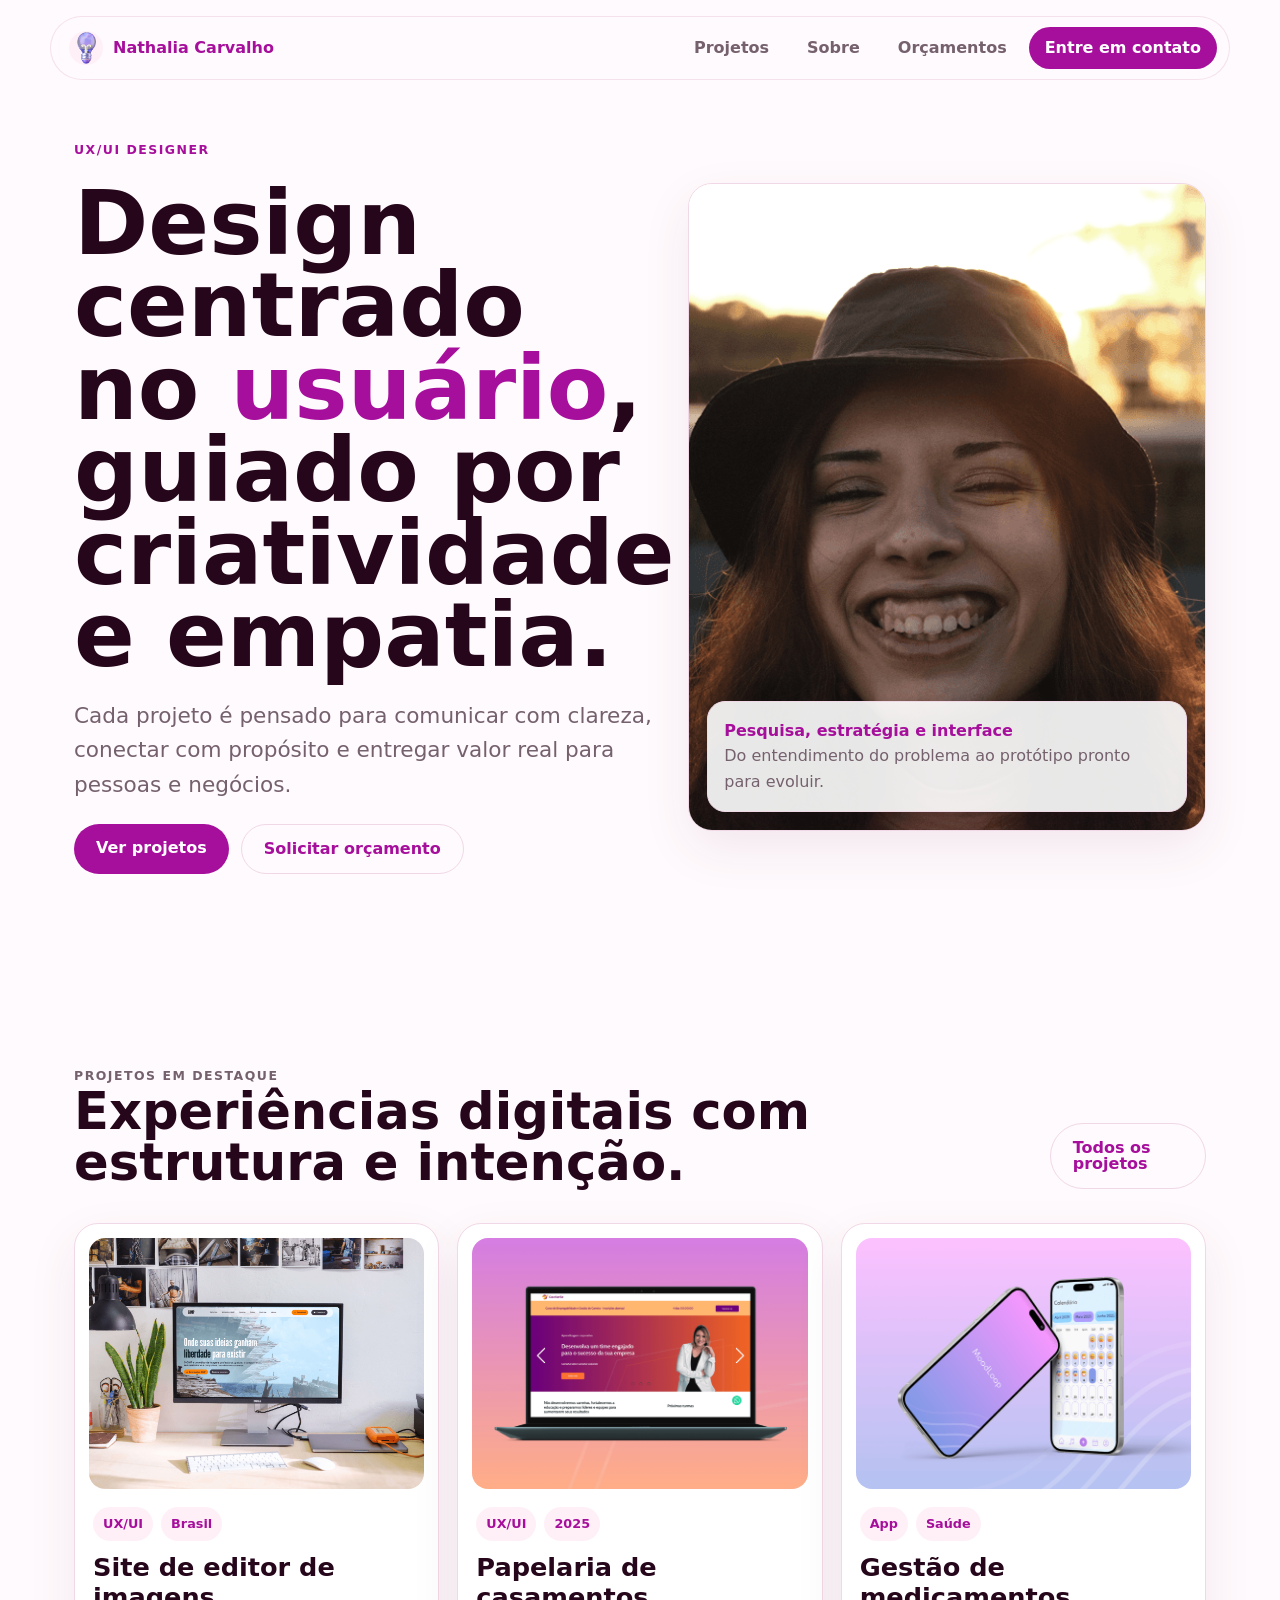
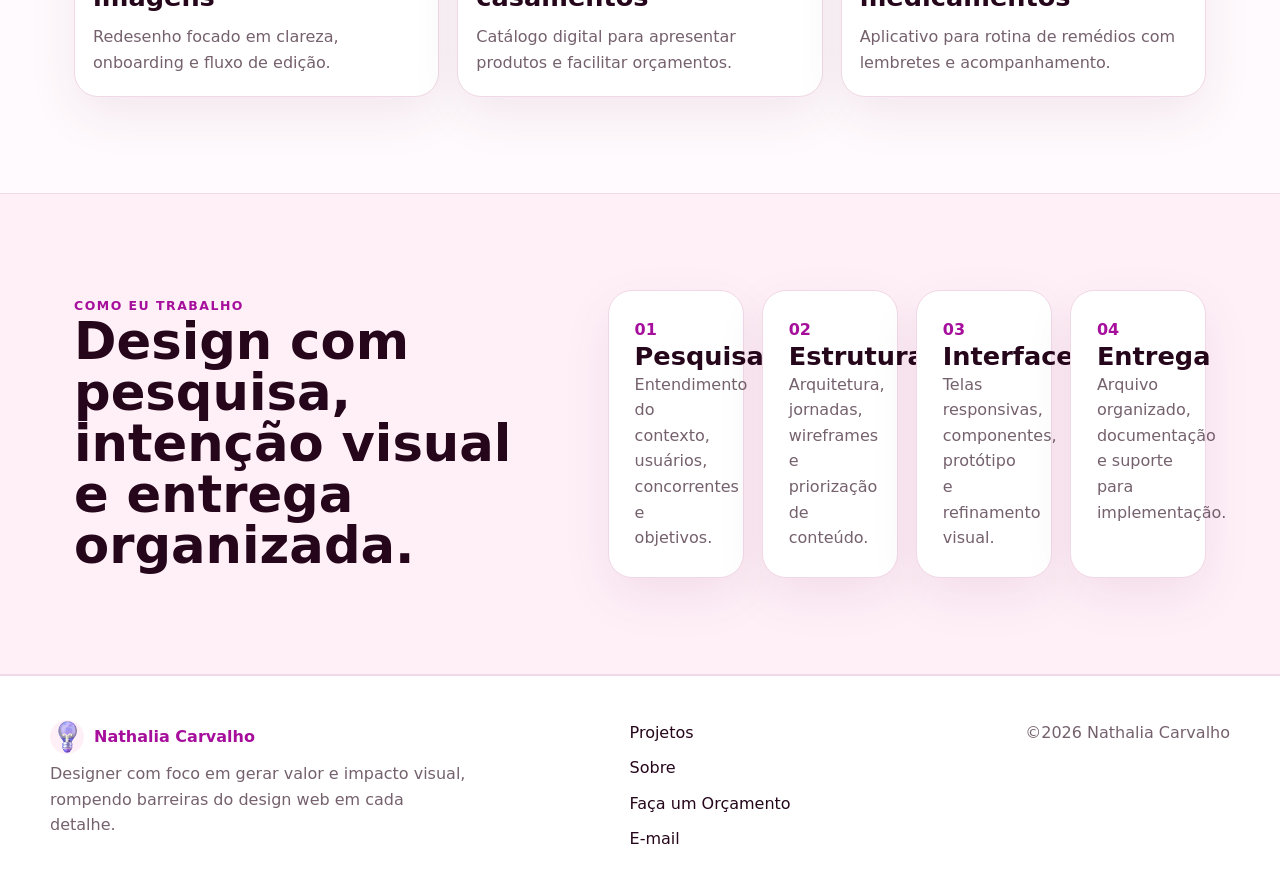
==== commit 2f9cfc13: "fixes edu 2" ====
--- a/home.html
+++ b/home.html
@@ -1,129 +1,18 @@
-<!DOCTYPE html>
+<!doctype html>
 <html lang="pt-BR">
 <head>
-  <meta charset="UTF-8">
-  <meta name="viewport" content="width=device-width, initial-scale=1.0">
-  <title>Estudo de Caso | Nathalia Carvalho</title>
-  <link rel="preconnect" href="https://fonts.googleapis.com">
-  <link rel="preconnect" href="https://fonts.gstatic.com" crossorigin>
-  <link href="https://fonts.googleapis.com/css2?family=Inter+Tight:wght@500;600;700;800&family=Manrope:wght@400;500;600;700;800&display=swap" rel="stylesheet">
+  <meta charset="utf-8">
+  <meta name="viewport" content="width=device-width, initial-scale=1">
+  <title>Home | Nathalia Carvalho</title>
+  <meta http-equiv="refresh" content="0; url=index.html">
+  <link rel="canonical" href="index.html">
   <link rel="stylesheet" href="style.css">
 </head>
 <body>
-  <header class="site-header">
-    <a class="brand" href="index.html#home" aria-label="Voltar para home">
-      <span class="brand-mark">NC</span>
-      <span>Nathalia Carvalho</span>
-    </a>
-
-    <nav class="main-nav" aria-label="Navegação principal">
-      <a href="projetos.html">Projetos</a>
-      <a href="sobre.html">Sobre</a>
-      <a href="orcamento.html">Orçamentos</a>
-      <a class="nav-contact" href="https://wa.me/5541997218786" target="_blank" rel="noreferrer">Entre em contato</a>
-    </nav>
-
-    <button class="menu-button" type="button" aria-label="Abrir menu" aria-expanded="false">
-      <span></span>
-      <span></span>
-    </button>
-  </header>
-
-  <main>
-    <section class="case-hero">
-      <div class="case-title">
-        <a class="back-link" href="projetos.html">Voltar para projetos</a>
-        <p class="eyebrow">UX/UI Design para</p>
-        <h1>Papelaria de Casamentos</h1>
-        <p>
-          Crio com carinho para tornar cada momento ainda mais inesquecível.
-          Use este modelo para montar estudos de caso dos seus projetos reais.
-        </p>
-      </div>
-
-      <div class="case-cover has-image" style="--image: url('https://framerusercontent.com/images/4HUu3XGj0eMsZWx2c2KUbmL99w.gif?width=800&amp;height=600')">
-        <span>Imagem principal do projeto</span>
-      </div>
-    </section>
-
-    <section class="case-summary">
-      <article>
-        <span>Cliente</span>
-        <strong>Cartas de Amor Ateliê</strong>
-      </article>
-      <article>
-        <span>Ano</span>
-        <strong>2025</strong>
-      </article>
-      <article>
-        <span>Local</span>
-        <strong>Brasil</strong>
-      </article>
-      <article>
-        <span>Meu papel</span>
-        <strong>UX/UI Design</strong>
-      </article>
-    </section>
-
-    <section class="case-content">
-      <div class="case-text">
-        <p class="eyebrow">Desafio</p>
-        <h2>Transformar um catálogo em uma experiência clara para novos clientes.</h2>
-        <p>
-          A proposta do projeto era elaborar um protótipo responsivo com foco na
-          experiência do usuário. O site funcionaria como catálogo, apresentando
-          trabalhos realizados e explicando como solicitar um orçamento.
-        </p>
-      </div>
-
-      <div class="case-gallery">
-        <div class="gallery-item has-image wide" style="--image: url('https://framerusercontent.com/images/4HUu3XGj0eMsZWx2c2KUbmL99w.gif?width=800&amp;height=600')">
-          <span>Adicionar imagem</span>
-        </div>
-        <div class="gallery-item">Pesquisa</div>
-        <div class="gallery-item">Wireframes</div>
-      </div>
-
-      <div class="case-text">
-        <p class="eyebrow">Processo</p>
-        <h2>Pesquisa, jornada, sitemap e design final.</h2>
-        <p>
-          A pesquisa buscou entender necessidades e expectativas de clientes de
-          uma papelaria de casamentos, identificando o valor da personalização,
-          preferências de interação e principais desafios na contratação.
-        </p>
-      </div>
-
-      <div class="case-result">
-        <p class="eyebrow">Resultado</p>
-        <h2>Um projeto inicial com base sólida para evoluir.</h2>
-        <p>
-          O projeto fortaleceu decisões de design com base em pesquisa,
-          handoff mais estruturado e telas adaptadas para diferentes dispositivos.
-        </p>
-      </div>
-    </section>
+  <main class="page-hero">
+    <p class="eyebrow">Redirecionando</p>
+    <h1>Home</h1>
+    <p class="lead">A página inicial está em <a href="index.html">index.html</a>.</p>
   </main>
-
-  <footer class="site-footer">
-    <div>
-      <a class="brand footer-brand" href="index.html#home">
-        <span class="brand-mark">NC</span>
-        <span>Nathalia Carvalho</span>
-      </a>
-      <p>Designer com foco em gerar valor e impacto visual, rompendo as barreiras do design web em cada detalhe.</p>
-    </div>
-
-    <nav aria-label="Links do rodapé">
-      <a href="projetos.html">Projetos</a>
-      <a href="sobre.html">Sobre</a>
-      <a href="orcamento.html">Faça um Orçamento</a>
-      <a href="https://wa.me/5541997218786" target="_blank" rel="noreferrer">Entre em Contato</a>
-    </nav>
-
-    <p class="copyright">&copy;2026 Nathalia Carvalho</p>
-  </footer>
-
-  <script src="script.js"></script>
 </body>
 </html>
--- a/style.css
+++ b/style.css
@@ -1,117 +1,680 @@
-@font-face {
-  font-family: 'Inter Tight';
-  font-style: normal;
-  font-weight: 400;
-  font-display: swap;
-  src: url(https://fonts.gstatic.com/s/intertight/v9/NGSnv5HMAFg6IuGlBNMjxJEL2VmU3NS7Z2mjDw-aWy5S.woff2) format('woff2');
-  unicode-range: U+0000-00FF, U+0131, U+0152-0153, U+02BB-02BC, U+02C6, U+02DA, U+02DC, U+0304, U+0308, U+0329, U+2000-206F, U+20AC, U+2122, U+2191, U+2193, U+2212, U+2215, U+FEFF, U+FFFD;
-}
-@font-face {
-  font-family: 'Manrope';
-  font-style: normal;
-  font-weight: 400;
-  font-display: swap;
-  src: url(https://fonts.gstatic.com/s/manrope/v20/xn7gYHE41ni1AdIRggexSg.woff2) format('woff2');
-  unicode-range: U+0000-00FF, U+0131, U+0152-0153, U+02BB-02BC, U+02C6, U+02DA, U+02DC, U+0304, U+0308, U+0329, U+2000-206F, U+20AC, U+2122, U+2191, U+2193, U+2212, U+2215, U+FEFF, U+FFFD;
-}
-@font-face {
-  font-family: 'Manrope';
-  font-style: normal;
-  font-weight: 500;
-  font-display: swap;
-  src: url(https://fonts.gstatic.com/s/manrope/v20/xn7gYHE41ni1AdIRggexSg.woff2) format('woff2');
-  unicode-range: U+0000-00FF, U+0131, U+0152-0153, U+02BB-02BC, U+02C6, U+02DA, U+02DC, U+0304, U+0308, U+0329, U+2000-206F, U+20AC, U+2122, U+2191, U+2193, U+2212, U+2215, U+FEFF, U+FFFD;
-}
-@font-face {
-  font-family: 'Manrope';
-  font-style: normal;
-  font-weight: 700;
-  font-display: swap;
-  src: url(https://fonts.gstatic.com/s/manrope/v20/xn7gYHE41ni1AdIRggexSg.woff2) format('woff2');
-  unicode-range: U+0000-00FF, U+0131, U+0152-0153, U+02BB-02BC, U+02C6, U+02DA, U+02DC, U+0304, U+0308, U+0329, U+2000-206F, U+20AC, U+2122, U+2191, U+2193, U+2212, U+2215, U+FEFF, U+FFFD;
-}
-@font-face {
-  font-family: 'Fragment Mono';
-  font-style: normal;
-  font-weight: 400;
-  src: url(https://fonts.gstatic.com/s/fragmentmono/v6/4iCr6K5wfMRRjxp0DA6-2CLnB4NHhg.woff2) format('woff2');
-  unicode-range: U+0000-00FF, U+0131, U+0152-0153, U+02BB-02BC, U+02C6, U+02DA, U+02DC, U+0304, U+0308, U+0329, U+2000-206F, U+20AC, U+2122, U+2191, U+2193, U+2212, U+2215, U+FEFF, U+FFFD;
-}
-
-@font-face { font-family: "Inter"; src: url("https://framerusercontent.com/assets/GrgcKwrN6d3Uz8EwcLHZxwEfC4.woff2"); font-display: swap; font-style: normal; font-weight: 400; unicode-range: U+0000-00FF, U+0131, U+0152-0153, U+02BB-02BC, U+02C6, U+02DA, U+02DC, U+2000-206F, U+2070, U+2074-207E, U+2080-208E, U+20AC, U+2122, U+2191, U+2193, U+2212, U+2215, U+FEFF, U+FFFD }
-@font-face { font-family: "Inter"; src: url("https://framerusercontent.com/assets/syRNPWzAMIrcJ3wIlPIP43KjQs.woff2"); font-display: swap; font-style: normal; font-weight: 700; unicode-range: U+0000-00FF, U+0131, U+0152-0153, U+02BB-02BC, U+02C6, U+02DA, U+02DC, U+2000-206F, U+2070, U+2074-207E, U+2080-208E, U+20AC, U+2122, U+2191, U+2193, U+2212, U+2215, U+FEFF, U+FFFD }
-@font-face { font-family: "Inter"; src: url("https://framerusercontent.com/assets/vQyevYAyHtARFwPqUzQGpnDs.woff2"); font-display: swap; font-style: normal; font-weight: 400; unicode-range: U+0000-00FF, U+0131, U+0152-0153, U+02BB-02BC, U+02C6, U+02DA, U+02DC, U+2000-206F, U+2074, U+20AC, U+2122, U+2191, U+2193, U+2212, U+2215, U+FEFF, U+FFFD }
-@font-face { font-family: "Inter"; src: url("https://framerusercontent.com/assets/DXD0Q7LSl7HEvDzucnyLnGBHM.woff2"); font-display: swap; font-style: normal; font-weight: 700; unicode-range: U+0000-00FF, U+0131, U+0152-0153, U+02BB-02BC, U+02C6, U+02DA, U+02DC, U+2000-206F, U+2074, U+20AC, U+2122, U+2191, U+2193, U+2212, U+2215, U+FEFF, U+FFFD }
-@font-face { font-family: "Inter"; src: url("https://framerusercontent.com/assets/8kSLqTnVCEtjx0nu8PxTD4Nh5UU.woff2"); font-style: normal; font-weight: 100; unicode-range: U+0000-00FF, U+0131, U+0152-0153, U+02BB-02BC, U+02C6, U+02DA, U+02DC, U+2000-206F, U+2070, U+2074-207E, U+2080-208E, U+20AC, U+2122, U+2191, U+2193, U+2212, U+2215, U+FEFF, U+FFFD }
-@font-face { font-family: "Inter"; src: url("https://framerusercontent.com/assets/Z4sGWU2OKBoXPWulb5P25vULA.woff2"); font-style: normal; font-weight: 200; unicode-range: U+0000-00FF, U+0131, U+0152-0153, U+02BB-02BC, U+02C6, U+02DA, U+02DC, U+2000-206F, U+2070, U+2074-207E, U+2080-208E, U+20AC, U+2122, U+2191, U+2193, U+2212, U+2215, U+FEFF, U+FFFD }
-@font-face { font-family: "Inter"; src: url("https://framerusercontent.com/assets/aqiiD4LUKkKzXdjGL5UzHq8bo5w.woff2"); font-display: swap; font-style: normal; font-weight: 300; unicode-range: U+0000-00FF, U+0131, U+0152-0153, U+02BB-02BC, U+02C6, U+02DA, U+02DC, U+2000-206F, U+2070, U+2074-207E, U+2080-208E, U+20AC, U+2122, U+2191, U+2193, U+2212, U+2215, U+FEFF, U+FFFD }
-@font-face { font-family: "Inter"; src: url("https://framerusercontent.com/assets/UjlFhCnUjxhNfep4oYBPqnEssyo.woff2"); font-display: swap; font-style: normal; font-weight: 500; unicode-range: U+0000-00FF, U+0131, U+0152-0153, U+02BB-02BC, U+02C6, U+02DA, U+02DC, U+2000-206F, U+2070, U+2074-207E, U+2080-208E, U+20AC, U+2122, U+2191, U+2193, U+2212, U+2215, U+FEFF, U+FFFD }
-@font-face { font-family: "Inter"; src: url("https://framerusercontent.com/assets/yDtI2UI8XcEg1W2je9XPN3Noo.woff2"); font-display: swap; font-style: normal; font-weight: 600; unicode-range: U+0000-00FF, U+0131, U+0152-0153, U+02BB-02BC, U+02C6, U+02DA, U+02DC, U+2000-206F, U+2070, U+2074-207E, U+2080-208E, U+20AC, U+2122, U+2191, U+2193, U+2212, U+2215, U+FEFF, U+FFFD }
-@font-face { font-family: "Inter"; src: url("https://framerusercontent.com/assets/Mput0MSwESKlJ6TMz9MPDXhgrk.woff2"); font-display: swap; font-style: normal; font-weight: 800; unicode-range: U+0000-00FF, U+0131, U+0152-0153, U+02BB-02BC, U+02C6, U+02DA, U+02DC, U+2000-206F, U+2070, U+2074-207E, U+2080-208E, U+20AC, U+2122, U+2191, U+2193, U+2212, U+2215, U+FEFF, U+FFFD }
-@font-face { font-family: "Inter"; src: url("https://framerusercontent.com/assets/rZ5DdENNqIdFTIyQQiP5isO7M.woff2"); font-style: normal; font-weight: 900; unicode-range: U+0000-00FF, U+0131, U+0152-0153, U+02BB-02BC, U+02C6, U+02DA, U+02DC, U+2000-206F, U+2070, U+2074-207E, U+2080-208E, U+20AC, U+2122, U+2191, U+2193, U+2212, U+2215, U+FEFF, U+FFFD }
-@font-face { font-family: "Inter"; src: url("https://framerusercontent.com/assets/3on0VNjjmogkq1f9ziKFcrY72MI.woff2"); font-style: italic; font-weight: 100; unicode-range: U+0000-00FF, U+0131, U+0152-0153, U+02BB-02BC, U+02C6, U+02DA, U+02DC, U+2000-206F, U+2070, U+2074-207E, U+2080-208E, U+20AC, U+2122, U+2191, U+2193, U+2212, U+2215, U+FEFF, U+FFFD }
-@font-face { font-family: "Inter"; src: url("https://framerusercontent.com/assets/6OdIurwS6YHsVW2i5fR5CKn0gg.woff2"); font-style: italic; font-weight: 200; unicode-range: U+0000-00FF, U+0131, U+0152-0153, U+02BB-02BC, U+02C6, U+02DA, U+02DC, U+2000-206F, U+2070, U+2074-207E, U+2080-208E, U+20AC, U+2122, U+2191, U+2193, U+2212, U+2215, U+FEFF, U+FFFD }
-@font-face { font-family: "Inter"; src: url("https://framerusercontent.com/assets/8mwKwShtYEXIZ5diRBT74yn9jdQ.woff2"); font-display: swap; font-style: italic; font-weight: 300; unicode-range: U+0000-00FF, U+0131, U+0152-0153, U+02BB-02BC, U+02C6, U+02DA, U+02DC, U+2000-206F, U+2070, U+2074-207E, U+2080-208E, U+20AC, U+2122, U+2191, U+2193, U+2212, U+2215, U+FEFF, U+FFFD }
-@font-face { font-family: "Inter"; src: url("https://framerusercontent.com/assets/pKRFNWFoZl77qYCAIp84lN1h944.woff2"); font-display: swap; font-style: italic; font-weight: 400; unicode-range: U+0000-00FF, U+0131, U+0152-0153, U+02BB-02BC, U+02C6, U+02DA, U+02DC, U+2000-206F, U+2070, U+2074-207E, U+2080-208E, U+20AC, U+2122, U+2191, U+2193, U+2212, U+2215, U+FEFF, U+FFFD }
-@font-face { font-family: "Inter"; src: url("https://framerusercontent.com/assets/Bo5CNzBv77CafbxOtKIkpw9egw.woff2"); font-display: swap; font-style: italic; font-weight: 500; unicode-range: U+0000-00FF, U+0131, U+0152-0153, U+02BB-02BC, U+02C6, U+02DA, U+02DC, U+2000-206F, U+2070, U+2074-207E, U+2080-208E, U+20AC, U+2122, U+2191, U+2193, U+2212, U+2215, U+FEFF, U+FFFD }
-@font-face { font-family: "Inter"; src: url("https://framerusercontent.com/assets/fuyXZpVvOjq8NesCOfgirHCWyg.woff2"); font-display: swap; font-style: italic; font-weight: 600; unicode-range: U+0000-00FF, U+0131, U+0152-0153, U+02BB-02BC, U+02C6, U+02DA, U+02DC, U+2000-206F, U+2070, U+2074-207E, U+2080-208E, U+20AC, U+2122, U+2191, U+2193, U+2212, U+2215, U+FEFF, U+FFFD }
-@font-face { font-family: "Inter"; src: url("https://framerusercontent.com/assets/ia3uin3hQWqDrVloC1zEtYHWw.woff2"); font-display: swap; font-style: italic; font-weight: 700; unicode-range: U+0000-00FF, U+0131, U+0152-0153, U+02BB-02BC, U+02C6, U+02DA, U+02DC, U+2000-206F, U+2070, U+2074-207E, U+2080-208E, U+20AC, U+2122, U+2191, U+2193, U+2212, U+2215, U+FEFF, U+FFFD }
-@font-face { font-family: "Inter"; src: url("https://framerusercontent.com/assets/8AYN209PzikkmqPEbOGJlpgu6M.woff2"); font-display: swap; font-style: italic; font-weight: 800; unicode-range: U+0000-00FF, U+0131, U+0152-0153, U+02BB-02BC, U+02C6, U+02DA, U+02DC, U+2000-206F, U+2070, U+2074-207E, U+2080-208E, U+20AC, U+2122, U+2191, U+2193, U+2212, U+2215, U+FEFF, U+FFFD }
-@font-face { font-family: "Inter"; src: url("https://framerusercontent.com/assets/gcnfba68tfm7qAyrWRCf9r34jg.woff2"); font-style: italic; font-weight: 900; unicode-range: U+0000-00FF, U+0131, U+0152-0153, U+02BB-02BC, U+02C6, U+02DA, U+02DC, U+2000-206F, U+2070, U+2074-207E, U+2080-208E, U+20AC, U+2122, U+2191, U+2193, U+2212, U+2215, U+FEFF, U+FFFD }
-@font-face { font-family: "Inter Variable"; src: url("https://framerusercontent.com/assets/7lw0VWkeXrGYJT05oB3DsFy8BaY.woff2"); font-display: swap; font-style: normal; font-weight: 400; unicode-range: U+0000-00FF, U+0131, U+0152-0153, U+02BB-02BC, U+02C6, U+02DA, U+02DC, U+2000-206F, U+2070, U+2074-207E, U+2080-208E, U+20AC, U+2122, U+2191, U+2193, U+2212, U+2215, U+FEFF, U+FFFD }
-@font-face { font-family: "Inter Variable"; src: url("https://framerusercontent.com/assets/N9O1YBTY0ROZrE0GiMsoMSyPbQ.woff2"); font-display: swap; font-style: italic; font-weight: 400; unicode-range: U+0000-00FF, U+0131, U+0152-0153, U+02BB-02BC, U+02C6, U+02DA, U+02DC, U+2000-206F, U+2070, U+2074-207E, U+2080-208E, U+20AC, U+2122, U+2191, U+2193, U+2212, U+2215, U+FEFF, U+FFFD }
-@font-face { font-family: "Inter Display"; src: url("https://framerusercontent.com/assets/bHYNJqzTyl2lqvmMiRRS6Y16Es.woff2"); font-display: swap; font-style: normal; font-weight: 400; unicode-range: U+0000-00FF, U+0131, U+0152-0153, U+02BB-02BC, U+02C6, U+02DA, U+02DC, U+2000-206F, U+2070, U+2074-207E, U+2080-208E, U+20AC, U+2122, U+2191, U+2193, U+2212, U+2215, U+FEFF, U+FFFD }
-@font-face { font-family: "Inter Display"; src: url("https://framerusercontent.com/assets/GoWsxcsKZ1Hiy2Y8l40zBgNwYvo.woff2"); font-style: normal; font-weight: 100; unicode-range: U+0000-00FF, U+0131, U+0152-0153, U+02BB-02BC, U+02C6, U+02DA, U+02DC, U+2000-206F, U+2070, U+2074-207E, U+2080-208E, U+20AC, U+2122, U+2191, U+2193, U+2212, U+2215, U+FEFF, U+FFFD }
-@font-face { font-family: "Inter Display"; src: url("https://framerusercontent.com/assets/t5RNiwIqoB2GvYhcdv6NPQF6kfk.woff2"); font-style: normal; font-weight: 200; unicode-range: U+0000-00FF, U+0131, U+0152-0153, U+02BB-02BC, U+02C6, U+02DA, U+02DC, U+2000-206F, U+2070, U+2074-207E, U+2080-208E, U+20AC, U+2122, U+2191, U+2193, U+2212, U+2215, U+FEFF, U+FFFD }
-@font-face { font-family: "Inter Display"; src: url("https://framerusercontent.com/assets/CnMzVKZxLPB68RITfNGUfLe65m4.woff2"); font-display: swap; font-style: normal; font-weight: 300; unicode-range: U+0000-00FF, U+0131, U+0152-0153, U+02BB-02BC, U+02C6, U+02DA, U+02DC, U+2000-206F, U+2070, U+2074-207E, U+2080-208E, U+20AC, U+2122, U+2191, U+2193, U+2212, U+2215, U+FEFF, U+FFFD }
-@font-face { font-family: "Inter Display"; src: url("https://framerusercontent.com/assets/iwWTDc49ENF2tCHbqlNARXw6Ug.woff2"); font-display: swap; font-style: normal; font-weight: 500; unicode-range: U+0000-00FF, U+0131, U+0152-0153, U+02BB-02BC, U+02C6, U+02DA, U+02DC, U+2000-206F, U+2070, U+2074-207E, U+2080-208E, U+20AC, U+2122, U+2191, U+2193, U+2212, U+2215, U+FEFF, U+FFFD }
-@font-face { font-family: "Inter Display"; src: url("https://framerusercontent.com/assets/PfdOpgzFf7N2Uye9JX7xRKYTgSc.woff2"); font-display: swap; font-style: normal; font-weight: 600; unicode-range: U+0000-00FF, U+0131, U+0152-0153, U+02BB-02BC, U+02C6, U+02DA, U+02DC, U+2000-206F, U+2070, U+2074-207E, U+2080-208E, U+20AC, U+2122, U+2191, U+2193, U+2212, U+2215, U+FEFF, U+FFFD }
-@font-face { font-family: "Inter Display"; src: url("https://framerusercontent.com/assets/qITWJ2WdG0wrgQPDb8lvnYnTXDg.woff2"); font-display: swap; font-style: normal; font-weight: 700; unicode-range: U+0000-00FF, U+0131, U+0152-0153, U+02BB-02BC, U+02C6, U+02DA, U+02DC, U+2000-206F, U+2070, U+2074-207E, U+2080-208E, U+20AC, U+2122, U+2191, U+2193, U+2212, U+2215, U+FEFF, U+FFFD }
-@font-face { font-family: "Inter Display"; src: url("https://framerusercontent.com/assets/9Nu9BRcGkRrLnJCGqVdSUXJt2Ig.woff2"); font-display: swap; font-style: normal; font-weight: 800; unicode-range: U+0000-00FF, U+0131, U+0152-0153, U+02BB-02BC, U+02C6, U+02DA, U+02DC, U+2000-206F, U+2070, U+2074-207E, U+2080-208E, U+20AC, U+2122, U+2191, U+2193, U+2212, U+2215, U+FEFF, U+FFFD }
-@font-face { font-family: "Inter Display"; src: url("https://framerusercontent.com/assets/x8eJ5VkmPMHVhVbF0E8JYFJmwc.woff2"); font-style: normal; font-weight: 900; unicode-range: U+0000-00FF, U+0131, U+0152-0153, U+02BB-02BC, U+02C6, U+02DA, U+02DC, U+2000-206F, U+2070, U+2074-207E, U+2080-208E, U+20AC, U+2122, U+2191, U+2193, U+2212, U+2215, U+FEFF, U+FFFD }
-@font-face { font-family: "Inter Display"; src: url("https://framerusercontent.com/assets/mKzAiDvphQ1qAmJcRwlQ0QOK3Dc.woff2"); font-style: italic; font-weight: 100; unicode-range: U+0000-00FF, U+0131, U+0152-0153, U+02BB-02BC, U+02C6, U+02DA, U+02DC, U+2000-206F, U+2070, U+2074-207E, U+2080-208E, U+20AC, U+2122, U+2191, U+2193, U+2212, U+2215, U+FEFF, U+FFFD }
-@font-face { font-family: "Inter Display"; src: url("https://framerusercontent.com/assets/OxW7bkxVYziGRnONbuXLAeuUEkQ.woff2"); font-style: italic; font-weight: 200; unicode-range: U+0000-00FF, U+0131, U+0152-0153, U+02BB-02BC, U+02C6, U+02DA, U+02DC, U+2000-206F, U+2070, U+2074-207E, U+2080-208E, U+20AC, U+2122, U+2191, U+2193, U+2212, U+2215, U+FEFF, U+FFFD }
-@font-face { font-family: "Inter Display"; src: url("https://framerusercontent.com/assets/raPlI8zqlyoXu4yBGiiecGg2dI.woff2"); font-display: swap; font-style: italic; font-weight: 300; unicode-range: U+0000-00FF, U+0131, U+0152-0153, U+02BB-02BC, U+02C6, U+02DA, U+02DC, U+2000-206F, U+2070, U+2074-207E, U+2080-208E, U+20AC, U+2122, U+2191, U+2193, U+2212, U+2215, U+FEFF, U+FFFD }
-@font-face { font-family: "Inter Display"; src: url("https://framerusercontent.com/assets/P0JCAnd2N1Q6qwTQohre3XmQ.woff2"); font-display: swap; font-style: italic; font-weight: 400; unicode-range: U+0000-00FF, U+0131, U+0152-0153, U+02BB-02BC, U+02C6, U+02DA, U+02DC, U+2000-206F, U+2070, U+2074-207E, U+2080-208E, U+20AC, U+2122, U+2191, U+2193, U+2212, U+2215, U+FEFF, U+FFFD }
-@font-face { font-family: "Inter Display"; src: url("https://framerusercontent.com/assets/RkMAGv2iAm3rw7tZzs7FaZf0rM.woff2"); font-display: swap; font-style: italic; font-weight: 500; unicode-range: U+0000-00FF, U+0131, U+0152-0153, U+02BB-02BC, U+02C6, U+02DA, U+02DC, U+2000-206F, U+2070, U+2074-207E, U+2080-208E, U+20AC, U+2122, U+2191, U+2193, U+2212, U+2215, U+FEFF, U+FFFD }
-@font-face { font-family: "Inter Display"; src: url("https://framerusercontent.com/assets/e3ySEnhUUpItjJUo5buJawUl4Y.woff2"); font-display: swap; font-style: italic; font-weight: 600; unicode-range: U+0000-00FF, U+0131, U+0152-0153, U+02BB-02BC, U+02C6, U+02DA, U+02DC, U+2000-206F, U+2070, U+2074-207E, U+2080-208E, U+20AC, U+2122, U+2191, U+2193, U+2212, U+2215, U+FEFF, U+FFFD }
-@font-face { font-family: "Inter Display"; src: url("https://framerusercontent.com/assets/MzumQQZJQBC6KM1omtmwOtsogtI.woff2"); font-display: swap; font-style: italic; font-weight: 700; unicode-range: U+0000-00FF, U+0131, U+0152-0153, U+02BB-02BC, U+02C6, U+02DA, U+02DC, U+2000-206F, U+2070, U+2074-207E, U+2080-208E, U+20AC, U+2122, U+2191, U+2193, U+2212, U+2215, U+FEFF, U+FFFD }
-@font-face { font-family: "Inter Display"; src: url("https://framerusercontent.com/assets/QTKFuIAPTQlFFMI0HG9beHs3Xc.woff2"); font-display: swap; font-style: italic; font-weight: 800; unicode-range: U+0000-00FF, U+0131, U+0152-0153, U+02BB-02BC, U+02C6, U+02DA, U+02DC, U+2000-206F, U+2070, U+2074-207E, U+2080-208E, U+20AC, U+2122, U+2191, U+2193, U+2212, U+2215, U+FEFF, U+FFFD }
-@font-face { font-family: "Inter Display"; src: url("https://framerusercontent.com/assets/U1kEiQQO1ar9PuYJyyRkclmq8o.woff2"); font-style: italic; font-weight: 900; unicode-range: U+0000-00FF, U+0131, U+0152-0153, U+02BB-02BC, U+02C6, U+02DA, U+02DC, U+2000-206F, U+2070, U+2074-207E, U+2080-208E, U+20AC, U+2122, U+2191, U+2193, U+2212, U+2215, U+FEFF, U+FFFD }
-@font-face { font-family: "Inter"; src: url("https://framerusercontent.com/assets/1ZFS7N918ojhhd0nQWdj3jz4w.woff2"); font-display: swap; font-style: normal; font-weight: 600; unicode-range: U+0000-00FF, U+0131, U+0152-0153, U+02BB-02BC, U+02C6, U+02DA, U+02DC, U+2000-206F, U+2074, U+20AC, U+2122, U+2191, U+2193, U+2212, U+2215, U+FEFF, U+FFFD }
-@font-face { font-family: "Inter"; src: url("https://framerusercontent.com/assets/vFzuJY0c65av44uhEKB6vyjFMg.woff2"); font-display: swap; font-style: italic; font-weight: 400; unicode-range: U+0000-00FF, U+0131, U+0152-0153, U+02BB-02BC, U+02C6, U+02DA, U+02DC, U+2000-206F, U+2074, U+20AC, U+2122, U+2191, U+2193, U+2212, U+2215, U+FEFF, U+FFFD }
-@font-face { font-family: "Inter"; src: url("https://framerusercontent.com/assets/QxmhnWTzLtyjIiZcfaLIJ8EFBXU.woff2"); font-display: swap; font-style: italic; font-weight: 700; unicode-range: U+0000-00FF, U+0131, U+0152-0153, U+02BB-02BC, U+02C6, U+02DA, U+02DC, U+2000-206F, U+2074, U+20AC, U+2122, U+2191, U+2193, U+2212, U+2215, U+FEFF, U+FFFD }
-@font-face { font-family: "Raleway Variable"; src: url("https://framerusercontent.com/third-party-assets/fontshare/wf/FOTFQU2U3QDEQZRTSDUYHT36E4U62HZ4/37SNKWM5BBHJUNXOKUJUC72JJJCFOIJV/7DXB2HDYEEIN6LBHN6RLDEVRHSKJOUQV.woff2"); font-display: swap; font-style: normal; font-weight: 400 }
-@font-face { font-family: "Raleway"; src: url("https://framerusercontent.com/third-party-assets/fontshare/wf/5N7AW67SFRYDQX4PD7CVQBBKU4KFZBF6/IRJRILZOM2VYFNQSOPRIBLLVGYQMZYXX/VHOUC36AWF2BXBRYVUE5TB5CZAVHYGQV.woff2"); font-display: swap; font-style: normal; font-weight: 500 }
-@font-face { font-family: "Raleway"; src: url("https://framerusercontent.com/third-party-assets/fontshare/wf/2YCK276JNUIIHMRWISQCDGWXNOKAXSCG/6OIJIEVI2ZSNHVU6RZ6WV47LHUN2T4MN/ZYCN4M673NULYB4BOICEICFLQAPDYBRK.woff2"); font-display: swap; font-style: normal; font-weight: 400 }
-@font-face { font-family: "Raleway"; src: url("https://framerusercontent.com/third-party-assets/fontshare/wf/ZOIWAQVAVASXBR56BLYIAEYYR6JRABLJ/EEQDABDVRH2J6DA7SWMJNSBXSSKN5XD2/Z44HTHVYVEXDW67RPEV7ZLLGGIA6RIPD.woff2"); font-display: swap; font-style: normal; font-weight: 700 }
-@font-face { font-family: "Raleway"; src: url("https://framerusercontent.com/third-party-assets/fontshare/wf/5Z3PEWK23ZYYM6EY3WIYUF6NV7XVJTA6/6LSK5ZTNKAEC4XLSOWOFQTJDFIY2U4VC/PPYP5G5YCLK4NBO7V7CUV6FSMNC52WMN.woff2"); font-display: swap; font-style: italic; font-weight: 700 }
-@font-face { font-family: "Raleway"; src: url("https://framerusercontent.com/third-party-assets/fontshare/wf/ZFKW3XFNLVI62KZLAAVAZD6DD6CFBW4Z/TO732HM6IPEQ2KENRBHBO2EV5NQLOGXQ/RWQG7USMC4GSSOZ4GBFNEQ6ISLNIWSXI.woff2"); font-display: swap; font-style: italic; font-weight: 400 }
-@font-face { font-family: "Satoshi"; src: url("https://framerusercontent.com/third-party-assets/fontshare/wf/TTX2Z3BF3P6Y5BQT3IV2VNOK6FL22KUT/7QYRJOI3JIMYHGY6CH7SOIFRQLZOLNJ6/KFIAZD4RUMEZIYV6FQ3T3GP5PDBDB6JY.woff2"); font-display: swap; font-style: normal; font-weight: 400 }
-@font-face { font-family: "Raleway"; src: url("https://framerusercontent.com/third-party-assets/fontshare/wf/DYRFCAIWJX2F7VBG4Q5J2IJ56HTUULI2/UMXCS7RMSVSR2WN7F4CRENXGQOKZS5G3/XBGQGQVO2OZSZZLUX7MGZJCP45ARJ6ZN.woff2"); font-display: swap; font-style: italic; font-weight: 500 }
-@font-face { font-family: "Manrope"; src: url("https://framerusercontent.com/third-party-assets/fontshare/wf/6U2SGH566NSNERG6RGEV3DSNEK7DL2RF/JRDYRKMSAW2H35IWEQIPL67HAJQ35MG5/JNU3GNMUBPWW6V6JTED3S27XL5HN7NM5.woff2"); font-display: swap; font-style: normal; font-weight: 600 }
-@font-face { font-family: "Raleway"; src: url("https://framerusercontent.com/third-party-assets/fontshare/wf/AJJGVXQO37S4NAEMT2EYO62OMGKWDT72/2OQ65C2JNXC57E7TCYUOCT4BOOQ2XN7Z/E6U6PRBKUYLVGTL6XB4HRMB7HFSZD7ZT.woff2"); font-style: normal; font-weight: 900 }
-@font-face { font-family: "Raleway"; src: url("https://framerusercontent.com/third-party-assets/fontshare/wf/KIPB2324Y3YBZQYOYSMGQEUPDCHY4D7W/QQNBI4KYGM2NKNSISOFFIGJ5CA5Y2YQ7/D5T753TSN2TUHBVLW4ATFKVPG23HIJRD.woff2"); font-style: italic; font-weight: 900 }
-@font-face { font-family: "Inter Tight Placeholder"; src: local("Arial"); ascent-override: 99.65%; descent-override: 24.81%; line-gap-override: 0.00%; size-adjust: 97.21% }
-@font-face { font-family: "Manrope Placeholder"; src: local("Arial"); ascent-override: 102.74%; descent-override: 28.91%; line-gap-override: 0.00%; size-adjust: 103.76% }
-@font-face { font-family: "Inter Placeholder"; src: local("Arial"); ascent-override: 89.79%; descent-override: 22.36%; line-gap-override: 0.00%; size-adjust: 107.89% }
-@font-face { font-family: "Inter Variable Placeholder"; src: local("Arial"); ascent-override: 89.79%; descent-override: 22.36%; line-gap-override: 0.00%; size-adjust: 107.89% }
-@font-face { font-family: "Inter Display Placeholder"; src: local("Arial"); ascent-override: 98.56%; descent-override: 24.54%; line-gap-override: 0.00%; size-adjust: 98.29% }
-@font-face { font-family: "Raleway Variable Placeholder"; src: local("Arial"); ascent-override: 89.45%; descent-override: 22.27%; line-gap-override: 0.00%; size-adjust: 105.09% }
-@font-face { font-family: "Raleway Placeholder"; src: local("Arial"); ascent-override: 89.45%; descent-override: 22.27%; line-gap-override: 0.00%; size-adjust: 105.09% }
-@font-face { font-family: "Satoshi Placeholder"; src: local("Arial"); ascent-override: 102.23%; descent-override: 24.29%; line-gap-override: 10.12%; size-adjust: 98.80% }
-
-/* --- Framer extracted styles --- */
-
-@media(min-width: 1440px){.hidden-72rtr7{display:none!important}}@media(min-width: 1200px) and (max-width: 1439.98px){.hidden-1e6p0vz{display:none!important}}@media(min-width: 810px) and (max-width: 1199.98px){.hidden-1n44u72{display:none!important}}@media(max-width: 809.98px){.hidden-1oed8at{display:none!important}}
-
-/* --- Framer extracted styles --- */
-
-html,body,#main{box-sizing:border-box;margin:0;padding:0}:root{-webkit-font-smoothing:antialiased;-moz-osx-font-smoothing:grayscale}*{box-sizing:border-box;-webkit-font-smoothing:inherit}h1,h2,h3,h4,h5,h6,p,figure{margin:0}body,input,textarea,select,button{font-family:sans-serif;font-size:12px}body{--token-d6376f5b-0896-4d8d-8a71-1f8876d694f4:#725798;--token-e85b3d33-80cf-4a32-b725-6dea2122ed22:#c233ff;--token-ee1f61cb-8e6c-418e-b98b-0b2968f40164:#a60f9c;--token-89d020b2-5d91-4f8a-a014-46881eaf1ac7:#7f44a6;--token-a2831a82-4f43-45b0-9985-beff0cb46ce8:#bdbdbd;--token-a9acb0f6-2ce8-4ed2-8639-ad749cbd9420:#0f0f0f;--token-138ef10f-c9a0-41b2-8a54-b5baa6e3b33b:#fff;--token-78700829-9deb-4139-a514-ce0eb43d703b:#ffedfb;--token-18b2670f-3bf0-4a11-877b-986ff740a280:#ffedfb;--token-8f8054d9-8a09-4e7e-b957-8a76557c5e75:#fff9;--token-73242b55-57d1-4320-8897-28085a430c83:#ffffff05;--token-d86f1591-0c16-44cd-be10-19334dfa9293:#ffffff1a}@supports (z-index:calc(infinity)){#__framer-badge-container{--infinity:infinity}}#__framer-badge-container{pointer-events:none;width:100%;z-index:calc(var(--infinity,2147480000));justify-content:flex-end;padding:20px;display:flex;position:fixed;bottom:0}@supports (background:-webkit-named-image(i)) and (not (grid-template-rows:subgrid)){body{--framer-will-change-override:transform}}@supports (background:-webkit-named-image(i)) and (not (position-area:top right)){body{--framer-will-change-filter-override:filter}}[data-framer-component-type=Text] div div span,[data-framer-component-type=Text] a div span,[data-framer-component-type=Text] span span span,[data-framer-component-type=Text] p span span,[data-framer-component-type=Text] h1 span span,[data-framer-component-type=Text] h2 span span,[data-framer-component-type=Text] h3 span span,[data-framer-component-type=Text] h4 span span,[data-framer-component-type=Text] h5 span span,[data-framer-component-type=Text] h6 span span,[data-framer-component-type=Text] a{font-family:var(--font-family);font-style:var(--font-style);font-weight:min(calc(var(--framer-font-weight-increase,0) + var(--font-weight,400)),900);color:var(--text-color);letter-spacing:var(--letter-spacing);font-size:var(--font-size);text-transform:var(--text-transform);--text-decoration:var(--framer-text-decoration-style,solid)var(--framer-text-decoration,none)var(--framer-text-decoration-color,currentcolor)var(--framer-text-decoration-thickness,auto);--text-decoration-skip-ink:var(--framer-text-decoration-skip-ink);--text-underline-offset:var(--framer-text-decoration-offset);line-height:var(--line-height);--font-family:var(--framer-font-family);--font-style:var(--framer-font-style);--font-weight:var(--framer-font-weight);--text-color:var(--framer-text-color);--letter-spacing:var(--framer-letter-spacing);--font-size:var(--framer-font-size);--text-transform:var(--framer-text-transform);--line-height:var(--framer-line-height)}@supports not (color:color(display-p3 1 1 1)){p.framer-text,div.framer-text,h1.framer-text,h2.framer-text,h3.framer-text,h4.framer-text,h5.framer-text,h6.framer-text,li.framer-text,ol.framer-text,ul.framer-text,span.framer-text:not([data-text-fill]){color:var(--framer-blockquote-text-color-rgb,var(--framer-blockquote-text-color,var(--framer-text-color-rgb,var(--framer-text-color,#000))));-webkit-text-stroke-color:var(--framer-text-stroke-color-rgb,var(--framer-text-stroke-color,initial))}mark.framer-text{background-color:var(--framer-blockquote-text-background-color-rgb,var(--framer-blockquote-text-background-color,var(--framer-text-background-color-rgb,var(--framer-text-background-color,initial))))}}@supports not (color:color(display-p3 1 1 1)){code.framer-text,code.framer-text span.framer-text:not([data-text-fill]){color:var(--framer-blockquote-text-color-rgb,var(--framer-blockquote-text-color,var(--framer-code-text-color-rgb,var(--framer-code-text-color,var(--framer-text-color-rgb,var(--framer-text-color,#000))))))}}@supports not (color:color(display-p3 1 1 1)){a.framer-text,span.framer-text[data-nested-link]{color:var(--framer-blockquote-text-color-rgb,var(--framer-blockquote-text-color,var(--framer-link-text-color-rgb,var(--framer-link-text-color,var(--framer-text-color-rgb,var(--framer-text-color,#000))))));background-color:var(--framer-link-text-background-color-rgb,var(--framer-link-text-background-color,initial));-webkit-text-decoration-color:var(--framer-link-text-decoration-color-rgb,var(--framer-link-text-decoration-color,var(--framer-text-decoration-color-rgb,var(--framer-text-decoration-color,currentcolor))));text-decoration-color:var(--framer-link-text-decoration-color-rgb,var(--framer-link-text-decoration-color,var(--framer-text-decoration-color-rgb,var(--framer-text-decoration-color,currentcolor))))}}@supports not (color:color(display-p3 1 1 1)){code.framer-text a.framer-text,code.framer-text a.framer-text span.framer-text:not([data-text-fill]),code.framer-text span.framer-text[data-nested-link],code.framer-text span.framer-text[data-nested-link] span.framer-text:not([data-text-fill]){color:var(--framer-blockquote-text-color-rgb,var(--framer-blockquote-text-color,var(--framer-link-text-color-rgb,var(--framer-link-text-color,var(--framer-code-text-color-rgb,var(--framer-code-text-color,var(--framer-text-color-rgb,var(--framer-text-color,#000))))))))}}@supports not (color:color(display-p3 1 1 1)){a.framer-text:hover,span.framer-text[data-nested-link]:hover{color:var(--framer-link-hover-text-color-rgb,var(--framer-link-hover-text-color,var(--framer-blockquote-text-color-rgb,var(--framer-blockquote-text-color,var(--framer-link-text-color-rgb,var(--framer-link-text-color,var(--framer-text-color-rgb,var(--framer-text-color,#000))))))));background-color:var(--framer-link-hover-text-background-color-rgb,var(--framer-link-hover-text-background-color,var(--framer-link-text-background-color-rgb,var(--framer-link-text-background-color,var(--framer-text-background-color-rgb,var(--framer-text-background-color,initial))))));-webkit-text-decoration-color:var(--framer-link-hover-text-decoration-color-rgb,var(--framer-link-hover-text-decoration-color,var(--framer-link-text-decoration-color-rgb,var(--framer-link-text-decoration-color,var(--framer-text-decoration-color-rgb,var(--framer-text-decoration-color,currentcolor))))));text-decoration-color:var(--framer-link-hover-text-decoration-color-rgb,var(--framer-link-hover-text-decoration-color,var(--framer-link-text-decoration-color-rgb,var(--framer-link-text-decoration-color,var(--framer-text-decoration-color-rgb,var(--framer-text-decoration-color,currentcolor))))))}}@supports not (color:color(display-p3 1 1 1)){code.framer-text a.framer-text:hover,code.framer-text span.framer-text[data-nested-link]:hover{color:var(--framer-link-hover-text-color-rgb,var(--framer-link-hover-text-color,var(--framer-blockquote-text-color-rgb,var(--framer-blockquote-text-color,var(--framer-link-text-color-rgb,var(--framer-link-text-color,var(--framer-code-text-color-rgb,var(--framer-code-text-color,var(--framer-text-color-rgb,var(--framer-text-color,#000))))))))))}}@supports not (color:color(display-p3 1 1 1)){a.framer-text[data-framer-page-link-current],span.framer-text[data-framer-page-link-current]{color:var(--framer-link-current-text-color-rgb,var(--framer-link-current-text-color,var(--framer-link-text-color-rgb,var(--framer-link-text-color,var(--framer-text-color-rgb,var(--framer-text-color,#000))))));background-color:var(--framer-link-current-text-background-color-rgb,var(--framer-link-current-text-background-color,var(--framer-link-text-background-color-rgb,var(--framer-link-text-background-color,var(--framer-text-background-color-rgb,var(--framer-text-background-color,initial))))));-webkit-text-decoration-color:var(--framer-link-current-text-decoration-color-rgb,var(--framer-link-current-text-decoration-color,var(--framer-link-text-decoration-color-rgb,var(--framer-link-text-decoration-color,var(--framer-text-decoration-color-rgb,var(--framer-text-decoration-color,currentcolor))))));text-decoration-color:var(--framer-link-current-text-decoration-color-rgb,var(--framer-link-current-text-decoration-color,var(--framer-link-text-decoration-color-rgb,var(--framer-link-text-decoration-color,var(--framer-text-decoration-color-rgb,var(--framer-text-decoration-color,currentcolor))))))}}@supports not (color:color(display-p3 1 1 1)){code.framer-text a.framer-text[data-framer-page-link-current],code.framer-text a.framer-text[data-framer-page-link-current] span.framer-text:not([data-text-fill]),code.framer-text span.framer-text[data-framer-page-link-current],code.framer-text span.framer-text[data-framer-page-link-current] span.framer-text:not([data-text-fill]){color:var(--framer-link-current-text-color-rgb,var(--framer-link-current-text-color,var(--framer-link-text-color-rgb,var(--framer-link-text-color,var(--framer-code-text-color-rgb,var(--framer-code-text-color,var(--framer-text-color-rgb,var(--framer-text-color,#000))))))));background-color:var(--framer-link-current-text-background-color-rgb,var(--framer-link-current-text-background-color,var(--framer-link-text-background-color-rgb,var(--framer-link-text-background-color,var(--framer-text-background-color-rgb,var(--framer-text-background-color,initial))))))}}@supports not (color:color(display-p3 1 1 1)){a.framer-text[data-framer-page-link-current]:hover,span.framer-text[data-framer-page-link-current]:hover{color:var(--framer-link-hover-text-color-rgb,var(--framer-link-hover-text-color,var(--framer-link-current-text-color-rgb,var(--framer-link-current-text-color,var(--framer-link-text-color-rgb,var(--framer-link-text-color,var(--framer-code-text-color-rgb,var(--framer-code-text-color,var(--framer-text-color-rgb,var(--framer-text-color,#000))))))))));background-color:var(--framer-link-hover-text-background-color-rgb,var(--framer-link-hover-text-background-color,var(--framer-link-current-text-background-color-rgb,var(--framer-link-current-text-background-color,var(--framer-link-text-background-color-rgb,var(--framer-link-text-background-color,initial))))));-webkit-text-decoration-color:var(--framer-link-hover-text-decoration-color-rgb,var(--framer-link-hover-text-decoration-color,var(--framer-link-current-text-decoration-color-rgb,var(--framer-link-current-text-decoration-color,var(--framer-link-text-decoration-color-rgb,var(--framer-link-text-decoration-color,var(--framer-text-decoration-color-rgb,var(--framer-text-decoration-color,currentcolor))))))));text-decoration-color:var(--framer-link-hover-text-decoration-color-rgb,var(--framer-link-hover-text-decoration-color,var(--framer-link-current-text-decoration-color-rgb,var(--framer-link-current-text-decoration-color,var(--framer-link-text-decoration-color-rgb,var(--framer-link-text-decoration-color,var(--framer-text-decoration-color-rgb,var(--framer-text-decoration-color,currentcolor))))))))}}@supports not (color:color(display-p3 1 1 1)){code.framer-text a.framer-text[data-framer-page-link-current]:hover,code.framer-text a.framer-text[data-framer-page-link-current]:hover span.framer-text:not([data-text-fill]),code.framer-text span.framer-text[data-framer-page-link-current]:hover,code.framer-text span.framer-text[data-framer-page-link-current]:hover span.framer-text:not([data-text-fill]){color:var(--framer-link-hover-text-color-rgb,var(--framer-link-hover-text-color,var(--framer-link-current-text-color-rgb,var(--framer-link-current-text-color,var(--framer-link-text-color-rgb,var(--framer-link-text-color,var(--framer-code-text-color-rgb,var(--framer-code-text-color,var(--framer-text-color-rgb,var(--framer-text-color,#000))))))))));background-color:var(--framer-link-hover-text-background-color-rgb,var(--framer-link-hover-text-background-color,var(--framer-link-current-text-background-color-rgb,var(--framer-link-current-text-background-color,var(--framer-link-text-background-color-rgb,var(--framer-link-text-background-color,initial))))))}}@supports not (aspect-ratio:1){.framer-text-module:not([data-width=fit])[style*=aspect-ratio]{position:relative!important}.framer-text-module:not([data-width=fit])[style*=aspect-ratio]:before{content:"";padding-bottom:calc(100%/calc(var(--aspect-ratio)));display:block}.framer-text-module[data-width=fill]>:first-child,.framer-text-module[data-width=fill]>.ssr-variant>:first-child,.framer-text-module:not([data-width=fit])[style*=aspect-ratio]>:first-child,.framer-text-module:not([data-width=fit])[style*=aspect-ratio]>.ssr-variant>:first-child{position:absolute;top:0;left:0;height:100%!important}}@supports not (overflow:clip){:root{--overflow-clip-fallback:hidden}}@supports (background:-webkit-named-image(i)) and (not (contain-intrinsic-size:inherit)){div.framer-text,p.framer-text,h1.framer-text,h2.framer-text,h3.framer-text,h4.framer-text,h5.framer-text,h6.framer-text,ol.framer-text,ul.framer-text,li.framer-text,blockquote.framer-text,.framer-text.framer-image{display:var(--text-truncation-display-inline-for-safari-16,revert)}div.framer-text:after,p.framer-text:after,h1.framer-text:after,h2.framer-text:after,h3.framer-text:after,h4.framer-text:after,h5.framer-text:after,h6.framer-text:after,ol.framer-text:after,ul.framer-text:after,li.framer-text:after,blockquote.framer-text:after,.framer-text.framer-image:after{content:var(--text-truncation-line-break-for-safari-16);white-space:pre}.framer-text.framer-text-module,.framer-text.framer-table-wrapper{display:var(--text-truncation-display-none-for-safari-16,revert)}p.framer-text[data-text-fill]{display:var(--text-truncation-display-inline-for-safari-16,inline-block)}}@supports (corner-shape:superellipse(2)){:root{--one-if-corner-shape-supported:1}}.framer-cursor-none,.framer-cursor-none *{cursor:none!important}.framer-pointer-events-none,.framer-pointer-events-none *{pointer-events:none!important}@supports (aspect-ratio:1){body{--framer-aspect-ratio-supported:auto}}.framer-XCdao.framer-lux5qc,.framer-XCdao .framer-lux5qc{display:block}.framer-XCdao.framer-72rtr7{background-color:var(--token-78700829-9deb-4139-a514-ce0eb43d703b,#fafafa);flex-flow:column;place-content:center;align-items:center;gap:0;width:1440px;height:min-content;padding:0;display:flex;position:relative;overflow:visible}.framer-XCdao .framer-1762xni{flex-flow:column;flex:none;place-content:center flex-start;align-items:center;gap:40px;width:100%;height:min-content;padding:160px 120px 60px;display:flex;position:relative;overflow:visible}.framer-XCdao .framer-18op940,.framer-XCdao .framer-659sz8{flex-flow:column;flex:none;place-content:flex-start;align-items:flex-start;gap:24px;width:100%;height:min-content;padding:0;display:flex;position:relative;overflow:visible}.framer-XCdao .framer-1pwzcna{will-change:var(--framer-will-change-effect-override,transform);flex-flow:column;flex:none;place-content:center flex-start;align-items:center;gap:20px;width:100%;height:min-content;padding:0;display:flex;position:relative;overflow:visible}.framer-XCdao .framer-1vfvhxb{--framer-link-text-color:#09f;--framer-link-text-decoration:underline;white-space:pre-wrap;word-break:break-word;word-wrap:break-word;flex:none;width:100%;height:auto;position:relative}.framer-XCdao .framer-1fqni8t{white-space:pre-wrap;word-break:break-word;word-wrap:break-word;flex:none;width:100%;max-width:600px;height:auto;position:relative}.framer-XCdao .framer-10bhwmn{will-change:var(--framer-will-change-effect-override,transform);flex-flow:row;flex:none;place-content:center;align-items:center;gap:20px;width:100%;height:min-content;padding:0;display:flex;position:relative;overflow:visible}.framer-XCdao .framer-1s7icku-container,.framer-XCdao .framer-1i1pdmb-container{flex:none;width:auto;height:auto;position:relative}.framer-XCdao .framer-1b4zb4c-container{z-index:2;flex:none;width:100%;height:auto;position:fixed;top:0;left:50%;transform:translate(-50%)}.framer-XCdao .framer-199uzcp{flex-flow:column;flex:none;place-content:center flex-start;align-items:center;gap:0;width:100%;height:min-content;padding:0;display:flex;position:relative;overflow:visible}.framer-XCdao .framer-1ggkh98{border-radius:36px;flex-flow:column;flex:none;place-content:center flex-start;align-items:center;gap:64px;width:100%;height:min-content;padding:0;display:flex;position:relative;overflow:visible}.framer-XCdao .framer-42ypqm{flex-flow:column;flex:none;place-content:center flex-start;align-items:center;gap:60px;width:100%;height:min-content;padding:60px 120px;display:flex;position:relative;overflow:visible}.framer-XCdao .framer-1bi792z{will-change:var(--framer-will-change-effect-override,transform);flex-flow:column;flex:none;place-content:flex-start center;align-items:flex-start;gap:40px;width:100%;height:min-content;padding:0;display:flex;position:relative}.framer-XCdao .framer-1kwkebg-container{z-index:1;flex:none;width:100%;height:auto;position:sticky;top:100px}.framer-XCdao .framer-z7q2ih{will-change:var(--framer-will-change-effect-override,transform);flex-flow:column;flex:none;place-content:center;align-items:center;gap:60px;width:100%;height:min-content;padding:60px 120px;scroll-margin-top:30px;display:flex;position:relative;overflow:hidden}.framer-XCdao .framer-v3dv9m,.framer-XCdao .framer-nqg54w,.framer-XCdao .framer-bk20l2{flex-flow:column;flex:none;place-content:center flex-start;align-items:center;gap:16px;width:100%;height:min-content;padding:0;display:flex;position:relative;overflow:hidden}.framer-XCdao .framer-bk3mxw,.framer-XCdao .framer-1fcmr74,.framer-XCdao .framer-15f64l6,.framer-XCdao .framer-13mrc0s,.framer-XCdao .framer-3ff30d,.framer-XCdao .framer-1d54x9y,.framer-XCdao .framer-10r6vcf,.framer-XCdao .framer-10ugscy{white-space:pre-wrap;word-break:break-word;word-wrap:break-word;flex:none;width:100%;height:auto;position:relative}.framer-XCdao .framer-l0zrrl-container,.framer-XCdao .framer-e11398-container{flex:none;width:100%;height:72px;position:relative}.framer-XCdao .framer-9pa1g-container,.framer-XCdao .framer-1rcv3ad-container,.framer-XCdao .framer-1njoc9n-container,.framer-XCdao .framer-qammth-container,.framer-XCdao .framer-1raxuw1-container,.framer-XCdao .framer-1vw4jl8-container,.framer-XCdao .framer-iul7ua-container{width:74px;height:72px;position:relative}.framer-XCdao .framer-1jwq6qn{flex-flow:column;flex:none;place-content:flex-start;align-items:flex-start;gap:40px;width:100%;height:min-content;padding:60px 120px;display:flex;position:relative;overflow:visible}.framer-XCdao .framer-16wzbwo{flex-flow:wrap;flex:none;place-content:flex-start;align-items:flex-start;gap:20px;width:100%;height:326px;padding:0;display:flex;position:relative;overflow:visible}.framer-XCdao .framer-1s0n1fg,.framer-XCdao .framer-17yd2ro,.framer-XCdao .framer-d5jms9,.framer-XCdao .framer-1ms95xi{background-color:var(--token-138ef10f-c9a0-41b2-8a54-b5baa6e3b33b,#fff);border-radius:24px;flex-flow:column;flex:1 0 0;place-content:flex-start;align-items:flex-start;gap:20px;width:1px;height:100%;padding:24px;display:flex;position:relative;overflow:visible}.framer-XCdao .framer-h8o2mf-container,.framer-XCdao .framer-6pcqoa-container,.framer-XCdao .framer-sc3rh-container,.framer-XCdao .framer-e3gq7k-container{flex:none;width:52px;height:52px;position:relative}.framer-XCdao .framer-6odki3,.framer-XCdao .framer-1eco8o8,.framer-XCdao .framer-rtx1w6,.framer-XCdao .framer-ugp0uw{flex-flow:column;flex:none;place-content:flex-start;align-items:flex-start;gap:20px;width:100%;height:min-content;padding:0;display:flex;position:relative;overflow:visible}.framer-XCdao .framer-11pui0x,.framer-XCdao .framer-6u48jy,.framer-XCdao .framer-3sfp4h,.framer-XCdao .framer-1o180m{flex-flow:column;flex:none;place-content:flex-start;align-items:flex-start;gap:8px;width:100%;height:min-content;padding:0;display:flex;position:relative;overflow:visible}.framer-XCdao .framer-r2804k,.framer-XCdao .framer-1x4yh7c,.framer-XCdao .framer-10j9b4q,.framer-XCdao .framer-101ewd7{--framer-paragraph-spacing:30px;white-space:pre-wrap;word-break:break-word;word-wrap:break-word;flex:none;width:100%;height:auto;position:relative}.framer-XCdao .framer-7dc0ms{background-color:var(--token-138ef10f-c9a0-41b2-8a54-b5baa6e3b33b,#fff);border-radius:120px;flex-flow:column;flex:none;place-content:flex-start;align-items:flex-start;gap:0;width:100%;height:min-content;padding:120px;scroll-margin-top:40px;display:flex;position:relative;overflow:visible}.framer-XCdao .framer-i3m9pb{flex-flow:column;flex:none;place-content:flex-start;align-items:flex-start;gap:40px;width:100%;height:min-content;padding:0;display:flex;position:relative;overflow:visible}.framer-XCdao .framer-1x4tza9{flex-flow:row;flex:none;place-content:center flex-start;align-items:center;gap:16px;width:min-content;height:min-content;padding:0;display:flex;position:relative;overflow:visible}.framer-XCdao .framer-13vtoqv{flex:none;width:78px;height:78px;position:relative;overflow:visible}.framer-XCdao .framer-1m40a6v{aspect-ratio:1;height:var(--framer-aspect-ratio-supported,78px);border-radius:100%;flex:none;width:78px;position:absolute;top:0;left:0}.framer-XCdao .framer-8pfcrw-container{flex:none;width:auto;height:auto;position:absolute;top:0;right:0}.framer-XCdao .framer-1xb19a7{flex-flow:column;flex:none;place-content:flex-start center;align-items:flex-start;gap:4px;width:min-content;height:min-content;padding:0;display:flex;position:relative;overflow:visible}.framer-XCdao .framer-186mohv,.framer-XCdao .framer-1v7igai{--framer-paragraph-spacing:0px;white-space:pre;flex:none;width:auto;height:auto;position:relative}.framer-XCdao .framer-l4lth8{flex-flow:column;flex:none;place-content:center;align-items:center;gap:0;width:100%;height:min-content;padding:0;display:flex;position:relative;overflow:hidden}.framer-XCdao .framer-1v1cwy8-container{z-index:1;flex:none;width:100%;height:auto;position:relative}.framer-XCdao .framer-zidljt{background-color:var(--token-138ef10f-c9a0-41b2-8a54-b5baa6e3b33b,#fff);opacity:0;flex:none;width:100%;height:1px;position:relative;overflow:hidden}.framer-XCdao .framer-1a4ccon{background-color:var(--token-04da39f4-2354-42ca-ab11-827b28e15fc2,#ddd);flex:none;width:100%;height:1px;position:relative;overflow:hidden}.framer-XCdao .framer-95o41p{flex-flow:row;flex:none;place-content:center;align-items:center;gap:40px;width:100%;height:min-content;padding:0;display:flex;position:relative;overflow:visible}.framer-XCdao .framer-e0wp7r{will-change:var(--framer-will-change-override,transform);border-radius:24px;flex:none;width:586px;height:422px;position:relative;overflow:hidden}.framer-XCdao .framer-1qjfkn6-container{flex:none;width:100%;height:100%;position:absolute;top:0%;left:0%}.framer-XCdao .framer-1dshi8u{flex-flow:column;flex:1 0 0;place-content:flex-start center;align-items:flex-start;gap:16px;width:1px;height:min-content;padding:0;display:flex;position:relative;overflow:visible}.framer-XCdao .framer-178gm2m,.framer-XCdao .framer-1wa596f,.framer-XCdao .framer-9ogun0,.framer-XCdao .framer-25dsa2,.framer-XCdao .framer-1l50xzl,.framer-XCdao .framer-brk1xt,.framer-XCdao .framer-11m2mn2,.framer-XCdao .framer-fflwyb,.framer-XCdao .framer-ken4bm,.framer-XCdao .framer-126zott,.framer-XCdao .framer-1k663ob,.framer-XCdao .framer-zbcejx,.framer-XCdao .framer-2zfpqv,.framer-XCdao .framer-1iws0jx,.framer-XCdao .framer-1fd0q5c,.framer-XCdao .framer-qfekaa{--framer-paragraph-spacing:0px;white-space:pre-wrap;word-break:break-word;word-wrap:break-word;flex:none;width:100%;height:auto;position:relative}.framer-XCdao .framer-yr15h8{--framer-paragraph-spacing:16px;white-space:pre-wrap;word-break:break-word;word-wrap:break-word;flex:none;width:100%;height:auto;position:relative}.framer-XCdao .framer-1blgy70{flex-flow:column;flex:none;place-content:center flex-start;align-items:center;gap:40px;width:100%;height:min-content;padding:60px 0;display:flex;position:relative;overflow:hidden}.framer-XCdao .framer-ivxj2f{will-change:var(--framer-will-change-effect-override,transform);flex-flow:column;flex:none;place-content:center;align-items:center;gap:96px;width:100%;max-width:1200px;height:min-content;padding:0;display:flex;position:relative;overflow:visible}.framer-XCdao .framer-12twrjm{flex-flow:column;flex:none;place-content:center flex-start;align-items:center;gap:64px;width:100%;height:min-content;padding:0;display:flex;position:relative;overflow:visible}.framer-XCdao .framer-1oy03ko{flex-flow:column;flex:none;place-content:center flex-start;align-items:center;gap:16px;width:100%;max-width:720px;height:min-content;padding:0;display:flex;position:relative;overflow:hidden}.framer-XCdao .framer-1do64bh{white-space:pre-wrap;word-break:break-word;word-wrap:break-word;flex:none;width:100%;max-width:560px;height:auto;position:relative}.framer-XCdao .framer-15w6tqc-container{flex:none;width:100%;height:442px;position:relative}.framer-XCdao .framer-z4qqb1,.framer-XCdao .framer-999576,.framer-XCdao .framer-1c9o5k6,.framer-XCdao .framer-fyf8j8,.framer-XCdao .framer-8qv055{background-color:var(--token-138ef10f-c9a0-41b2-8a54-b5baa6e3b33b,#fff);will-change:var(--framer-will-change-effect-override,transform);border-radius:24px;flex-flow:column;place-content:flex-start space-between;align-items:flex-start;width:650px;height:400px;padding:24px;display:flex;position:relative;overflow:visible}.framer-XCdao .framer-8bq6xx,.framer-XCdao .framer-grps0g,.framer-XCdao .framer-871tcx,.framer-XCdao .framer-1ptj45c,.framer-XCdao .framer-1nr55mx{flex-flow:row;flex:none;place-content:center;align-items:center;gap:24px;width:100%;height:min-content;padding:0;display:flex;position:relative;overflow:visible}.framer-XCdao .framer-qfqtb4,.framer-XCdao .framer-7qtuy3,.framer-XCdao .framer-1ri4md,.framer-XCdao .framer-1jdjx4p,.framer-XCdao .framer-barw7w{aspect-ratio:1;height:var(--framer-aspect-ratio-supported,64px);border-radius:100%;flex:none;width:64px;position:relative}.framer-XCdao .framer-l9kzuy,.framer-XCdao .framer-1hb7sx,.framer-XCdao .framer-1en0lox,.framer-XCdao .framer-1vz0kef,.framer-XCdao .framer-1mi12yt{flex-flow:column;flex:1 0 0;place-content:center;align-items:center;gap:2px;width:1px;height:min-content;padding:0;display:flex;position:relative;overflow:visible}.framer-XCdao .framer-xc3k5w-container,.framer-XCdao .framer-8sj2zr-container{flex:none;width:100%;height:auto;position:relative}.framer-XCdao .framer-1v8r5we{flex-flow:column;flex:none;place-content:center;align-items:center;gap:64px;width:100%;height:min-content;min-height:208px;padding:0 120px 40px;display:flex;position:relative;overflow:visible}.framer-XCdao .framer-1bap7lk-container{opacity:0;flex:none;width:auto;height:auto;position:relative}.framer-XCdao .framer-1l6nrv9{will-change:var(--framer-will-change-effect-override,transform);flex-flow:column;flex:none;place-content:center;align-items:center;gap:60px;width:100%;height:min-content;padding:60px;scroll-margin-top:30px;display:flex;position:relative;overflow:hidden}.framer-GoQUC .framer-styles-preset-sjbl54:not(.rich-text-wrapper),.framer-GoQUC .framer-styles-preset-sjbl54.rich-text-wrapper h1{--framer-font-family:"Raleway","Raleway Placeholder",sans-serif;--framer-font-family-bold:"Raleway","Raleway Placeholder",sans-serif;--framer-font-family-bold-italic:"Raleway","Raleway Placeholder",sans-serif;--framer-font-family-italic:"Raleway","Raleway Placeholder",sans-serif;--framer-font-open-type-features:normal;--framer-font-size:64px;--framer-font-style:normal;--framer-font-style-bold:normal;--framer-font-style-bold-italic:italic;--framer-font-style-italic:italic;--framer-font-variation-axes:normal;--framer-font-weight:500;--framer-font-weight-bold:700;--framer-font-weight-bold-italic:700;--framer-font-weight-italic:500;--framer-letter-spacing:0em;--framer-line-height:120%;--framer-paragraph-spacing:40px;--framer-text-alignment:center;--framer-text-color:var(--token-d6376f5b-0896-4d8d-8a71-1f8876d694f4,#060608);--framer-text-decoration:none;--framer-text-stroke-color:initial;--framer-text-stroke-width:initial;--framer-text-transform:none}@media (max-width:810px) and (min-width:810px){.framer-GoQUC .framer-styles-preset-sjbl54:not(.rich-text-wrapper),.framer-GoQUC .framer-styles-preset-sjbl54.rich-text-wrapper h1{--framer-font-family:"Raleway","Raleway Placeholder",sans-serif;--framer-font-family-bold:"Raleway","Raleway Placeholder",sans-serif;--framer-font-family-bold-italic:"Raleway","Raleway Placeholder",sans-serif;--framer-font-family-italic:"Raleway","Raleway Placeholder",sans-serif;--framer-font-open-type-features:normal;--framer-font-size:48px;--framer-font-style:normal;--framer-font-style-bold:normal;--framer-font-style-bold-italic:italic;--framer-font-style-italic:italic;--framer-font-variation-axes:normal;--framer-font-weight:500;--framer-font-weight-bold:700;--framer-font-weight-bold-italic:700;--framer-font-weight-italic:500;--framer-letter-spacing:0em;--framer-line-height:120%;--framer-paragraph-spacing:40px;--framer-text-alignment:center;--framer-text-color:var(--token-d6376f5b-0896-4d8d-8a71-1f8876d694f4,#060608);--framer-text-decoration:none;--framer-text-stroke-color:initial;--framer-text-stroke-width:initial;--framer-text-transform:none}}@media (max-width:809px) and (min-width:0){.framer-GoQUC .framer-styles-preset-sjbl54:not(.rich-text-wrapper),.framer-GoQUC .framer-styles-preset-sjbl54.rich-text-wrapper h1{--framer-font-family:"Raleway","Raleway Placeholder",sans-serif;--framer-font-family-bold:"Raleway","Raleway Placeholder",sans-serif;--framer-font-family-bold-italic:"Raleway","Raleway Placeholder",sans-serif;--framer-font-family-italic:"Raleway","Raleway Placeholder",sans-serif;--framer-font-open-type-features:normal;--framer-font-size:40px;--framer-font-style:normal;--framer-font-style-bold:normal;--framer-font-style-bold-italic:italic;--framer-font-style-italic:italic;--framer-font-variation-axes:normal;--framer-font-weight:500;--framer-font-weight-bold:700;--framer-font-weight-bold-italic:700;--framer-font-weight-italic:500;--framer-letter-spacing:0em;--framer-line-height:120%;--framer-paragraph-spacing:40px;--framer-text-alignment:center;--framer-text-color:var(--token-d6376f5b-0896-4d8d-8a71-1f8876d694f4,#060608);--framer-text-decoration:none;--framer-text-stroke-color:initial;--framer-text-stroke-width:initial;--framer-text-transform:none}}@media (max-width:1439px) and (min-width:810px){.framer-u7pPy .framer-styles-preset-8wrep:not(.rich-text-wrapper),.framer-u7pPy .framer-styles-preset-8wrep.rich-text-wrapper h5{--framer-font-family:"Raleway","Raleway Placeholder",sans-serif;--framer-font-family-bold:"Raleway","Raleway Placeholder",sans-serif;--framer-font-family-bold-italic:"Raleway","Raleway Placeholder",sans-serif;--framer-font-family-italic:"Raleway","Raleway Placeholder",sans-serif;--framer-font-open-type-features:normal;--framer-font-size:18px;--framer-font-style:normal;--framer-font-style-bold:normal;--framer-font-style-bold-italic:italic;--framer-font-style-italic:italic;--framer-font-variation-axes:normal;--framer-font-weight:400;--framer-font-weight-bold:700;--framer-font-weight-bold-italic:700;--framer-font-weight-italic:400;--framer-letter-spacing:0em;--framer-line-height:1.4em;--framer-paragraph-spacing:40px;--framer-text-alignment:start;--framer-text-color:var(--token-d6376f5b-0896-4d8d-8a71-1f8876d694f4,#080607);--framer-text-decoration:none;--framer-text-stroke-color:initial;--framer-text-stroke-width:initial;--framer-text-transform:none}}@media (max-width:809px) and (min-width:0){.framer-u7pPy .framer-styles-preset-8wrep:not(.rich-text-wrapper),.framer-u7pPy .framer-styles-preset-8wrep.rich-text-wrapper h5{--framer-font-family:"Raleway","Raleway Placeholder",sans-serif;--framer-font-family-bold:"Raleway","Raleway Placeholder",sans-serif;--framer-font-family-bold-italic:"Raleway","Raleway Placeholder",sans-serif;--framer-font-family-italic:"Raleway","Raleway Placeholder",sans-serif;--framer-font-open-type-features:normal;--framer-font-size:16px;--framer-font-style:normal;--framer-font-style-bold:normal;--framer-font-style-bold-italic:italic;--framer-font-style-italic:italic;--framer-font-variation-axes:normal;--framer-font-weight:400;--framer-font-weight-bold:700;--framer-font-weight-bold-italic:700;--framer-font-weight-italic:400;--framer-letter-spacing:0em;--framer-line-height:1.4em;--framer-paragraph-spacing:40px;--framer-text-alignment:start;--framer-text-color:var(--token-d6376f5b-0896-4d8d-8a71-1f8876d694f4,#080607);--framer-text-decoration:none;--framer-text-stroke-color:initial;--framer-text-stroke-width:initial;--framer-text-transform:none}}@media (max-width:1399px) and (min-width:810px){.framer-8HiCR .framer-styles-preset-1tkzbch:not(.rich-text-wrapper),.framer-8HiCR .framer-styles-preset-1tkzbch.rich-text-wrapper h1{--framer-font-family:"Raleway","Raleway Placeholder",sans-serif;--framer-font-family-bold:"Raleway","Raleway Placeholder",sans-serif;--framer-font-family-bold-italic:"Raleway","Raleway Placeholder",sans-serif;--framer-font-family-italic:"Raleway","Raleway Placeholder",sans-serif;--framer-font-open-type-features:normal;--framer-font-size:40px;--framer-font-style:normal;--framer-font-style-bold:normal;--framer-font-style-bold-italic:italic;--framer-font-style-italic:italic;--framer-font-variation-axes:normal;--framer-font-weight:500;--framer-font-weight-bold:700;--framer-font-weight-bold-italic:700;--framer-font-weight-italic:500;--framer-letter-spacing:0em;--framer-line-height:120%;--framer-paragraph-spacing:40px;--framer-text-alignment:center;--framer-text-color:var(--token-d6376f5b-0896-4d8d-8a71-1f8876d694f4,#060608);--framer-text-decoration:none;--framer-text-stroke-color:initial;--framer-text-stroke-width:initial;--framer-text-transform:none}}@media (max-width:809px) and (min-width:0){.framer-8HiCR .framer-styles-preset-1tkzbch:not(.rich-text-wrapper),.framer-8HiCR .framer-styles-preset-1tkzbch.rich-text-wrapper h1{--framer-font-family:"Raleway","Raleway Placeholder",sans-serif;--framer-font-family-bold:"Raleway","Raleway Placeholder",sans-serif;--framer-font-family-bold-italic:"Raleway","Raleway Placeholder",sans-serif;--framer-font-family-italic:"Raleway","Raleway Placeholder",sans-serif;--framer-font-open-type-features:normal;--framer-font-size:32px;--framer-font-style:normal;--framer-font-style-bold:normal;--framer-font-style-bold-italic:italic;--framer-font-style-italic:italic;--framer-font-variation-axes:normal;--framer-font-weight:500;--framer-font-weight-bold:700;--framer-font-weight-bold-italic:700;--framer-font-weight-italic:500;--framer-letter-spacing:0em;--framer-line-height:120%;--framer-paragraph-spacing:40px;--framer-text-alignment:center;--framer-text-color:var(--token-d6376f5b-0896-4d8d-8a71-1f8876d694f4,#060608);--framer-text-decoration:none;--framer-text-stroke-color:initial;--framer-text-stroke-width:initial;--framer-text-transform:none}}.framer-wu5HE .framer-styles-preset-1smtk5b:not(.rich-text-wrapper),.framer-wu5HE .framer-styles-preset-1smtk5b.rich-text-wrapper h3{--framer-font-family:"Raleway","Raleway Placeholder",sans-serif;--framer-font-family-bold:"Raleway","Raleway Placeholder",sans-serif;--framer-font-family-bold-italic:"Raleway","Raleway Placeholder",sans-serif;--framer-font-family-italic:"Raleway","Raleway Placeholder",sans-serif;--framer-font-open-type-features:normal;--framer-font-size:24px;--framer-font-style:normal;--framer-font-style-bold:normal;--framer-font-style-bold-italic:italic;--framer-font-style-italic:italic;--framer-font-variation-axes:normal;--framer-font-weight:500;--framer-font-weight-bold:700;--framer-font-weight-bold-italic:700;--framer-font-weight-italic:500;--framer-letter-spacing:0em;--framer-line-height:125%;--framer-paragraph-spacing:40px;--framer-text-alignment:start;--framer-text-color:var(--token-d6376f5b-0896-4d8d-8a71-1f8876d694f4,#060608);--framer-text-decoration:none;--framer-text-stroke-color:initial;--framer-text-stroke-width:initial;--framer-text-transform:none}@media (max-width:1439px) and (min-width:810px){.framer-wu5HE .framer-styles-preset-1smtk5b:not(.rich-text-wrapper),.framer-wu5HE .framer-styles-preset-1smtk5b.rich-text-wrapper h3{--framer-font-family:"Raleway","Raleway Placeholder",sans-serif;--framer-font-family-bold:"Raleway","Raleway Placeholder",sans-serif;--framer-font-family-bold-italic:"Raleway","Raleway Placeholder",sans-serif;--framer-font-family-italic:"Raleway","Raleway Placeholder",sans-serif;--framer-font-open-type-features:normal;--framer-font-size:20px;--framer-font-style:normal;--framer-font-style-bold:normal;--framer-font-style-bold-italic:italic;--framer-font-style-italic:italic;--framer-font-variation-axes:normal;--framer-font-weight:500;--framer-font-weight-bold:700;--framer-font-weight-bold-italic:700;--framer-font-weight-italic:500;--framer-letter-spacing:0em;--framer-line-height:125%;--framer-paragraph-spacing:40px;--framer-text-alignment:start;--framer-text-color:var(--token-d6376f5b-0896-4d8d-8a71-1f8876d694f4,#060608);--framer-text-decoration:none;--framer-text-stroke-color:initial;--framer-text-stroke-width:initial;--framer-text-transform:none}}@media (max-width:809px) and (min-width:0){.framer-wu5HE .framer-styles-preset-1smtk5b:not(.rich-text-wrapper),.framer-wu5HE .framer-styles-preset-1smtk5b.rich-text-wrapper h3{--framer-font-family:"Raleway","Raleway Placeholder",sans-serif;--framer-font-family-bold:"Raleway","Raleway Placeholder",sans-serif;--framer-font-family-bold-italic:"Raleway","Raleway Placeholder",sans-serif;--framer-font-family-italic:"Raleway","Raleway Placeholder",sans-serif;--framer-font-open-type-features:normal;--framer-font-size:18px;--framer-font-style:normal;--framer-font-style-bold:normal;--framer-font-style-bold-italic:italic;--framer-font-style-italic:italic;--framer-font-variation-axes:normal;--framer-font-weight:500;--framer-font-weight-bold:700;--framer-font-weight-bold-italic:700;--framer-font-weight-italic:500;--framer-letter-spacing:0em;--framer-line-height:125%;--framer-paragraph-spacing:40px;--framer-text-alignment:start;--framer-text-color:var(--token-d6376f5b-0896-4d8d-8a71-1f8876d694f4,#060608);--framer-text-decoration:none;--framer-text-stroke-color:initial;--framer-text-stroke-width:initial;--framer-text-transform:none}}.framer-ufToz .framer-styles-preset-85zgjm:not(.rich-text-wrapper),.framer-ufToz .framer-styles-preset-85zgjm.rich-text-wrapper p{--framer-font-family:"Raleway","Raleway Placeholder",sans-serif;--framer-font-family-bold:"Raleway","Raleway Placeholder",sans-serif;--framer-font-family-bold-italic:"Raleway","Raleway Placeholder",sans-serif;--framer-font-family-italic:"Raleway","Raleway Placeholder",sans-serif;--framer-font-open-type-features:normal;--framer-font-size:16px;--framer-font-style:normal;--framer-font-style-bold:normal;--framer-font-style-bold-italic:italic;--framer-font-style-italic:italic;--framer-font-variation-axes:normal;--framer-font-weight:400;--framer-font-weight-bold:700;--framer-font-weight-bold-italic:700;--framer-font-weight-italic:400;--framer-letter-spacing:0em;--framer-line-height:28px;--framer-paragraph-spacing:0px;--framer-text-alignment:justify;--framer-text-color:#6b5d63;--framer-text-decoration:none;--framer-text-stroke-color:initial;--framer-text-stroke-width:initial;--framer-text-transform:none}@media (max-width:1399px) and (min-width:810px){.framer-ufToz .framer-styles-preset-85zgjm:not(.rich-text-wrapper),.framer-ufToz .framer-styles-preset-85zgjm.rich-text-wrapper p{--framer-font-family:"Raleway","Raleway Placeholder",sans-serif;--framer-font-family-bold:"Raleway","Raleway Placeholder",sans-serif;--framer-font-family-bold-italic:"Raleway","Raleway Placeholder",sans-serif;--framer-font-family-italic:"Raleway","Raleway Placeholder",sans-serif;--framer-font-open-type-features:normal;--framer-font-size:16px;--framer-font-style:normal;--framer-font-style-bold:normal;--framer-font-style-bold-italic:italic;--framer-font-style-italic:italic;--framer-font-variation-axes:normal;--framer-font-weight:400;--framer-font-weight-bold:700;--framer-font-weight-bold-italic:700;--framer-font-weight-italic:400;--framer-letter-spacing:0em;--framer-line-height:28px;--framer-paragraph-spacing:16px;--framer-text-alignment:justify;--framer-text-color:#6b5d63;--framer-text-decoration:none;--framer-text-stroke-color:initial;--framer-text-stroke-width:initial;--framer-text-transform:none}}@media (max-width:809px) and (min-width:0){.framer-ufToz .framer-styles-preset-85zgjm:not(.rich-text-wrapper),.framer-ufToz .framer-styles-preset-85zgjm.rich-text-wrapper p{--framer-font-family:"Raleway","Raleway Placeholder",sans-serif;--framer-font-family-bold:"Raleway","Raleway Placeholder",sans-serif;--framer-font-family-bold-italic:"Raleway","Raleway Placeholder",sans-serif;--framer-font-family-italic:"Raleway","Raleway Placeholder",sans-serif;--framer-font-open-type-features:normal;--framer-font-size:16px;--framer-font-style:normal;--framer-font-style-bold:normal;--framer-font-style-bold-italic:italic;--framer-font-style-italic:italic;--framer-font-variation-axes:normal;--framer-font-weight:400;--framer-font-weight-bold:700;--framer-font-weight-bold-italic:700;--framer-font-weight-italic:400;--framer-letter-spacing:0em;--framer-line-height:28px;--framer-paragraph-spacing:0px;--framer-text-alignment:justify;--framer-text-color:#6b5d63;--framer-text-decoration:none;--framer-text-stroke-color:initial;--framer-text-stroke-width:initial;--framer-text-transform:none}}.framer-wLXgo .framer-styles-preset-1l8djm7:not(.rich-text-wrapper),.framer-wLXgo .framer-styles-preset-1l8djm7.rich-text-wrapper h6{--framer-font-family:"Raleway","Raleway Placeholder",sans-serif;--framer-font-family-bold:"Raleway",sans-serif;--framer-font-family-bold-italic:"Raleway",sans-serif;--framer-font-family-italic:"Raleway","Raleway Placeholder",sans-serif;--framer-font-open-type-features:normal;--framer-font-size:16px;--framer-font-style:normal;--framer-font-style-bold:normal;--framer-font-style-bold-italic:italic;--framer-font-style-italic:italic;--framer-font-variation-axes:normal;--framer-font-weight:700;--framer-font-weight-bold:900;--framer-font-weight-bold-italic:900;--framer-font-weight-italic:700;--framer-letter-spacing:0em;--framer-line-height:1.4em;--framer-paragraph-spacing:40px;--framer-text-alignment:start;--framer-text-color:var(--token-d6376f5b-0896-4d8d-8a71-1f8876d694f4,#2c041c);--framer-text-decoration:none;--framer-text-stroke-color:initial;--framer-text-stroke-width:initial;--framer-text-transform:none}@media (max-width:1439px) and (min-width:810px){.framer-wLXgo .framer-styles-preset-1l8djm7:not(.rich-text-wrapper),.framer-wLXgo .framer-styles-preset-1l8djm7.rich-text-wrapper h6{--framer-font-family:"Raleway","Raleway Placeholder",sans-serif;--framer-font-family-bold:"Raleway",sans-serif;--framer-font-family-bold-italic:"Raleway",sans-serif;--framer-font-family-italic:"Raleway","Raleway Placeholder",sans-serif;--framer-font-open-type-features:normal;--framer-font-size:16px;--framer-font-style:normal;--framer-font-style-bold:normal;--framer-font-style-bold-italic:italic;--framer-font-style-italic:italic;--framer-font-variation-axes:normal;--framer-font-weight:700;--framer-font-weight-bold:900;--framer-font-weight-bold-italic:900;--framer-font-weight-italic:700;--framer-letter-spacing:0em;--framer-line-height:1.4em;--framer-paragraph-spacing:40px;--framer-text-alignment:start;--framer-text-color:var(--token-d6376f5b-0896-4d8d-8a71-1f8876d694f4,#2c041c);--framer-text-decoration:none;--framer-text-stroke-color:initial;--framer-text-stroke-width:initial;--framer-text-transform:none}}@media (max-width:809px) and (min-width:0){.framer-wLXgo .framer-styles-preset-1l8djm7:not(.rich-text-wrapper),.framer-wLXgo .framer-styles-preset-1l8djm7.rich-text-wrapper h6{--framer-font-family:"Raleway","Raleway Placeholder",sans-serif;--framer-font-family-bold:"Raleway",sans-serif;--framer-font-family-bold-italic:"Raleway",sans-serif;--framer-font-family-italic:"Raleway","Raleway Placeholder",sans-serif;--framer-font-open-type-features:normal;--framer-font-size:16px;--framer-font-style:normal;--framer-font-style-bold:normal;--framer-font-style-bold-italic:italic;--framer-font-style-italic:italic;--framer-font-variation-axes:normal;--framer-font-weight:700;--framer-font-weight-bold:900;--framer-font-weight-bold-italic:900;--framer-font-weight-italic:700;--framer-letter-spacing:0em;--framer-line-height:1.4em;--framer-paragraph-spacing:40px;--framer-text-alignment:start;--framer-text-color:var(--token-d6376f5b-0896-4d8d-8a71-1f8876d694f4,#2c041c);--framer-text-decoration:none;--framer-text-stroke-color:initial;--framer-text-stroke-width:initial;--framer-text-transform:none}}@media (max-width:1439px) and (min-width:1200px){.framer-2bGWW .framer-styles-preset-1u4f4xu:not(.rich-text-wrapper),.framer-2bGWW .framer-styles-preset-1u4f4xu.rich-text-wrapper h2{--framer-font-family:"Raleway","Raleway Placeholder",sans-serif;--framer-font-family-bold:"Raleway","Raleway Placeholder",sans-serif;--framer-font-family-bold-italic:"Raleway","Raleway Placeholder",sans-serif;--framer-font-family-italic:"Raleway","Raleway Placeholder",sans-serif;--framer-font-open-type-features:normal;--framer-font-size:26px;--framer-font-style:normal;--framer-font-style-bold:normal;--framer-font-style-bold-italic:italic;--framer-font-style-italic:italic;--framer-font-variation-axes:normal;--framer-font-weight:500;--framer-font-weight-bold:700;--framer-font-weight-bold-italic:700;--framer-font-weight-italic:500;--framer-letter-spacing:0em;--framer-line-height:125%;--framer-paragraph-spacing:40px;--framer-text-alignment:start;--framer-text-color:var(--token-d6376f5b-0896-4d8d-8a71-1f8876d694f4,#060608);--framer-text-decoration:none;--framer-text-stroke-color:initial;--framer-text-stroke-width:initial;--framer-text-transform:none}}@media (max-width:1199px) and (min-width:810px){.framer-2bGWW .framer-styles-preset-1u4f4xu:not(.rich-text-wrapper),.framer-2bGWW .framer-styles-preset-1u4f4xu.rich-text-wrapper h2{--framer-font-family:"Raleway","Raleway Placeholder",sans-serif;--framer-font-family-bold:"Raleway","Raleway Placeholder",sans-serif;--framer-font-family-bold-italic:"Raleway","Raleway Placeholder",sans-serif;--framer-font-family-italic:"Raleway","Raleway Placeholder",sans-serif;--framer-font-open-type-features:normal;--framer-font-size:28px;--framer-font-style:normal;--framer-font-style-bold:normal;--framer-font-style-bold-italic:italic;--framer-font-style-italic:italic;--framer-font-variation-axes:normal;--framer-font-weight:500;--framer-font-weight-bold:700;--framer-font-weight-bold-italic:700;--framer-font-weight-italic:500;--framer-letter-spacing:0em;--framer-line-height:125%;--framer-paragraph-spacing:40px;--framer-text-alignment:start;--framer-text-color:var(--token-d6376f5b-0896-4d8d-8a71-1f8876d694f4,#060608);--framer-text-decoration:none;--framer-text-stroke-color:initial;--framer-text-stroke-width:initial;--framer-text-transform:none}}@media (max-width:809px) and (min-width:0){.framer-2bGWW .framer-styles-preset-1u4f4xu:not(.rich-text-wrapper),.framer-2bGWW .framer-styles-preset-1u4f4xu.rich-text-wrapper h2{--framer-font-family:"Raleway","Raleway Placeholder",sans-serif;--framer-font-family-bold:"Raleway","Raleway Placeholder",sans-serif;--framer-font-family-bold-italic:"Raleway","Raleway Placeholder",sans-serif;--framer-font-family-italic:"Raleway","Raleway Placeholder",sans-serif;--framer-font-open-type-features:normal;--framer-font-size:24px;--framer-font-style:normal;--framer-font-style-bold:normal;--framer-font-style-bold-italic:italic;--framer-font-style-italic:italic;--framer-font-variation-axes:normal;--framer-font-weight:500;--framer-font-weight-bold:700;--framer-font-weight-bold-italic:700;--framer-font-weight-italic:500;--framer-letter-spacing:0em;--framer-line-height:125%;--framer-paragraph-spacing:40px;--framer-text-alignment:start;--framer-text-color:var(--token-d6376f5b-0896-4d8d-8a71-1f8876d694f4,#060608);--framer-text-decoration:none;--framer-text-stroke-color:initial;--framer-text-stroke-width:initial;--framer-text-transform:none}}@media (max-width:1199px) and (min-width:810px){.framer-nb6KG .framer-styles-preset-epc8ys:not(.rich-text-wrapper),.framer-nb6KG .framer-styles-preset-epc8ys.rich-text-wrapper h4{--framer-font-family:"Raleway Variable","Raleway Placeholder",sans-serif;--framer-font-family-bold:"Raleway Variable","Raleway Placeholder",sans-serif;--framer-font-family-bold-italic:"Raleway Variable","Raleway Placeholder",sans-serif;--framer-font-family-italic:"Raleway Variable","Raleway Placeholder",sans-serif;--framer-font-open-type-features:"lnum" on;--framer-font-size:16px;--framer-font-style:normal;--framer-font-style-bold:normal;--framer-font-style-bold-italic:normal;--framer-font-style-italic:normal;--framer-font-variation-axes:normal;--framer-font-variation-axes-bold:"wght" 500;--framer-font-variation-axes-bold-italic:"wght" 500;--framer-font-variation-axes-italic:"wght" 500;--framer-font-weight:400;--framer-font-weight-bold:400;--framer-font-weight-bold-italic:400;--framer-font-weight-italic:400;--framer-letter-spacing:0em;--framer-line-height:1.4em;--framer-paragraph-spacing:40px;--framer-text-alignment:left;--framer-text-color:var(--token-d6376f5b-0896-4d8d-8a71-1f8876d694f4,#2c041c);--framer-text-decoration:none;--framer-text-stroke-color:initial;--framer-text-stroke-width:initial;--framer-text-transform:none}}@media (max-width:809px) and (min-width:0){.framer-nb6KG .framer-styles-preset-epc8ys:not(.rich-text-wrapper),.framer-nb6KG .framer-styles-preset-epc8ys.rich-text-wrapper h4{--framer-font-family:"Raleway Variable","Raleway Placeholder",sans-serif;--framer-font-family-bold:"Raleway Variable","Raleway Placeholder",sans-serif;--framer-font-family-bold-italic:"Raleway Variable","Raleway Placeholder",sans-serif;--framer-font-family-italic:"Raleway Variable","Raleway Placeholder",sans-serif;--framer-font-open-type-features:"lnum" on;--framer-font-size:14px;--framer-font-style:normal;--framer-font-style-bold:normal;--framer-font-style-bold-italic:normal;--framer-font-style-italic:normal;--framer-font-variation-axes:normal;--framer-font-variation-axes-bold:"wght" 500;--framer-font-variation-axes-bold-italic:"wght" 500;--framer-font-variation-axes-italic:"wght" 500;--framer-font-weight:400;--framer-font-weight-bold:400;--framer-font-weight-bold-italic:400;--framer-font-weight-italic:400;--framer-letter-spacing:0em;--framer-line-height:1.4em;--framer-paragraph-spacing:40px;--framer-text-alignment:left;--framer-text-color:var(--token-d6376f5b-0896-4d8d-8a71-1f8876d694f4,#2c041c);--framer-text-decoration:none;--framer-text-stroke-color:initial;--framer-text-stroke-width:initial;--framer-text-transform:none}}@media (min-width:810px) and (max-width:1199.98px){.framer-XCdao.framer-72rtr7{width:810px}.framer-XCdao .framer-1762xni{order:0;padding:160px 40px 60px}.framer-XCdao .framer-1b4zb4c-container{order:1}.framer-XCdao .framer-199uzcp{order:2}.framer-XCdao .framer-42ypqm{padding:60px}.framer-XCdao .framer-z7q2ih{order:3;padding:60px}.framer-XCdao .framer-1jwq6qn{order:4;padding:60px}.framer-XCdao .framer-16wzbwo,.framer-XCdao .framer-1ms95xi{height:min-content}.framer-XCdao .framer-1s0n1fg,.framer-XCdao .framer-17yd2ro{flex:none;width:48%;height:242px}.framer-XCdao .framer-6odki3,.framer-XCdao .framer-1eco8o8,.framer-XCdao .framer-rtx1w6{width:86%}.framer-XCdao .framer-d5jms9{flex:none;width:48%;height:min-content}.framer-XCdao .framer-7dc0ms{border-radius:60px;order:5;padding:60px}.framer-XCdao .framer-95o41p{flex-direction:column;gap:24px}.framer-XCdao .framer-e0wp7r{width:100%}.framer-XCdao .framer-1dshi8u{flex:none;width:100%}.framer-XCdao .framer-yr15h8{width:600px}.framer-XCdao .framer-1blgy70{order:6;padding:60px}.framer-XCdao .framer-xc3k5w-container{order:7}.framer-XCdao .framer-1v8r5we{order:9;padding:0 60px 40px}.framer-XCdao .framer-8sj2zr-container{order:10}.framer-XCdao .framer-1bap7lk-container{order:8}}@media (max-width:809.98px){.framer-XCdao.framer-72rtr7{justify-content:flex-start;width:390px}.framer-XCdao .framer-1762xni{order:0;padding:120px 20px 60px}.framer-XCdao .framer-10bhwmn{flex-direction:column;gap:48px;height:157px;padding:3px 0}.framer-XCdao .framer-1b4zb4c-container{order:1}.framer-XCdao .framer-199uzcp{order:2}.framer-XCdao .framer-42ypqm{gap:40px;padding:0 20px 60px}.framer-XCdao .framer-1bi792z{gap:20px}.framer-XCdao .framer-z7q2ih{order:3;padding:40px 20px}.framer-XCdao .framer-1jwq6qn{order:4;padding:40px 20px}.framer-XCdao .framer-16wzbwo{flex-direction:column;height:min-content}.framer-XCdao .framer-1s0n1fg,.framer-XCdao .framer-17yd2ro,.framer-XCdao .framer-d5jms9,.framer-XCdao .framer-1ms95xi{flex:none;width:100%;height:min-content}.framer-XCdao .framer-7dc0ms{border-radius:40px;order:5;padding:40px 20px}.framer-XCdao .framer-95o41p{flex-direction:column;gap:24px}.framer-XCdao .framer-e0wp7r{width:100%;height:270px}.framer-XCdao .framer-1dshi8u{flex:none;width:100%}.framer-XCdao .framer-1blgy70{order:6;gap:64px;padding:40px 20px}.framer-XCdao .framer-ivxj2f{gap:64px}.framer-XCdao .framer-12twrjm{gap:48px}.framer-XCdao .framer-xc3k5w-container{order:7}.framer-XCdao .framer-1v8r5we{order:8;padding:0 20px 40px}.framer-XCdao .framer-8sj2zr-container{order:9}.framer-XCdao .framer-1bap7lk-container{order:10}}@media (min-width:1200px) and (max-width:1439.98px){.framer-XCdao.framer-72rtr7{width:1200px}.framer-XCdao .framer-1762xni{order:0}.framer-XCdao .framer-10bhwmn{gap:16px}.framer-XCdao .framer-1b4zb4c-container{order:1}.framer-XCdao .framer-199uzcp{order:2}.framer-XCdao .framer-1jwq6qn{order:5}.framer-XCdao .framer-16wzbwo{align-content:unset;align-items:unset;grid-template-rows:repeat(1,minmax(0,1fr));grid-template-columns:repeat(4,minmax(50px,1fr));grid-auto-rows:minmax(0,1fr);justify-content:center;display:grid}.framer-XCdao .framer-1s0n1fg,.framer-XCdao .framer-17yd2ro,.framer-XCdao .framer-d5jms9,.framer-XCdao .framer-1ms95xi{flex:none;place-self:start;width:100%}.framer-XCdao .framer-7dc0ms{order:6}.framer-XCdao .framer-1blgy70{order:7}.framer-XCdao .framer-xc3k5w-container{order:8}.framer-XCdao .framer-1v8r5we{order:9}.framer-XCdao .framer-8sj2zr-container{order:10}.framer-XCdao .framer-1bap7lk-container{order:11}.framer-XCdao .framer-1l6nrv9{order:4}}.ssr-variant{display:contents}body{--framer-will-change-override:none}@supports (background:-webkit-named-image(i)) and (not (grid-template-rows:subgrid)){body{--framer-will-change-override:transform}}body{--framer-will-change-filter-override:none}@supports (background:-webkit-named-image(i)) and (not (position-area:top right)){body{--framer-will-change-filter-override:filter}}[data-framer-component-type]{position:absolute}[data-framer-component-type=Text]{cursor:inherit}[data-framer-component-text-autosized] *{white-space:pre}[data-framer-component-type=Text]>*{text-align:var(--framer-text-alignment,start)}[data-framer-component-type=Text] span span,[data-framer-component-type=Text] p span,[data-framer-component-type=Text] h1 span,[data-framer-component-type=Text] h2 span,[data-framer-component-type=Text] h3 span,[data-framer-component-type=Text] h4 span,[data-framer-component-type=Text] h5 span,[data-framer-component-type=Text] h6 span{display:block}[data-framer-component-type=Text] span span span,[data-framer-component-type=Text] p span span,[data-framer-component-type=Text] h1 span span,[data-framer-component-type=Text] h2 span span,[data-framer-component-type=Text] h3 span span,[data-framer-component-type=Text] h4 span span,[data-framer-component-type=Text] h5 span span,[data-framer-component-type=Text] h6 span span{display:unset}[data-framer-component-type=Text] div div span,[data-framer-component-type=Text] a div span,[data-framer-component-type=Text] span span span,[data-framer-component-type=Text] p span span,[data-framer-component-type=Text] h1 span span,[data-framer-component-type=Text] h2 span span,[data-framer-component-type=Text] h3 span span,[data-framer-component-type=Text] h4 span span,[data-framer-component-type=Text] h5 span span,[data-framer-component-type=Text] h6 span span,[data-framer-component-type=Text] a{font-family:var(--font-family);font-style:var(--font-style);font-weight:min(calc(var(--framer-font-weight-increase,0) + var(--font-weight,400)),900);color:var(--text-color);letter-spacing:var(--letter-spacing);font-size:var(--font-size);text-transform:var(--text-transform);--text-decoration:var(--framer-text-decoration-style,solid)var(--framer-text-decoration,none)var(--framer-text-decoration-color,currentcolor)var(--framer-text-decoration-thickness,auto);--text-decoration-skip-ink:var(--framer-text-decoration-skip-ink);--text-underline-offset:var(--framer-text-decoration-offset);line-height:var(--line-height);--font-family:var(--framer-font-family);--font-style:var(--framer-font-style);--font-weight:var(--framer-font-weight);--text-color:var(--framer-text-color);--letter-spacing:var(--framer-letter-spacing);--font-size:var(--framer-font-size);--text-transform:var(--framer-text-transform);--line-height:var(--framer-line-height)}[data-framer-component-type=Text] a,[data-framer-component-type=Text] a div span,[data-framer-component-type=Text] a span span span,[data-framer-component-type=Text] a p span span,[data-framer-component-type=Text] a h1 span span,[data-framer-component-type=Text] a h2 span span,[data-framer-component-type=Text] a h3 span span,[data-framer-component-type=Text] a h4 span span,[data-framer-component-type=Text] a h5 span span,[data-framer-component-type=Text] a h6 span span{--font-family:var(--framer-link-font-family,var(--framer-font-family));--font-style:var(--framer-link-font-style,var(--framer-font-style));--font-weight:var(--framer-link-font-weight,var(--framer-font-weight));--text-color:var(--framer-link-text-color,var(--framer-text-color));--font-size:var(--framer-link-font-size,var(--framer-font-size));--text-transform:var(--framer-link-text-transform,var(--framer-text-transform));--text-decoration:var(--framer-link-text-decoration-style,var(--framer-text-decoration-style,solid))var(--framer-link-text-decoration,var(--framer-text-decoration,none))var(--framer-link-text-decoration-color,var(--framer-text-decoration-color,currentcolor))var(--framer-link-text-decoration-thickness,var(--framer-text-decoration-thickness,auto));--text-decoration-skip-ink:var(--framer-link-text-decoration-skip-ink,var(--framer-text-decoration-skip-ink));--text-underline-offset:var(--framer-link-text-decoration-offset,var(--framer-text-decoration-offset))}[data-framer-component-type=Text] a:hover,[data-framer-component-type=Text] a div span:hover,[data-framer-component-type=Text] a span span span:hover,[data-framer-component-type=Text] a p span span:hover,[data-framer-component-type=Text] a h1 span span:hover,[data-framer-component-type=Text] a h2 span span:hover,[data-framer-component-type=Text] a h3 span span:hover,[data-framer-component-type=Text] a h4 span span:hover,[data-framer-component-type=Text] a h5 span span:hover,[data-framer-component-type=Text] a h6 span span:hover{--font-family:var(--framer-link-hover-font-family,var(--framer-link-font-family,var(--framer-font-family)));--font-style:var(--framer-link-hover-font-style,var(--framer-link-font-style,var(--framer-font-style)));--font-weight:var(--framer-link-hover-font-weight,var(--framer-link-font-weight,var(--framer-font-weight)));--text-color:var(--framer-link-hover-text-color,var(--framer-link-text-color,var(--framer-text-color)));--font-size:var(--framer-link-hover-font-size,var(--framer-link-font-size,var(--framer-font-size)));--text-transform:var(--framer-link-hover-text-transform,var(--framer-link-text-transform,var(--framer-text-transform)));--text-decoration:var(--framer-link-hover-text-decoration-style,var(--framer-link-text-decoration-style,var(--framer-text-decoration-style,solid)))var(--framer-link-hover-text-decoration,var(--framer-link-text-decoration,var(--framer-text-decoration,none)))var(--framer-link-hover-text-decoration-color,var(--framer-link-text-decoration-color,var(--framer-text-decoration-color,currentcolor)))var(--framer-link-hover-text-decoration-thickness,var(--framer-link-text-decoration-thickness,var(--framer-text-decoration-thickness,auto)));--text-decoration-skip-ink:var(--framer-link-hover-text-decoration-skip-ink,var(--framer-link-text-decoration-skip-ink,var(--framer-text-decoration-skip-ink)));--text-underline-offset:var(--framer-link-hover-text-decoration-offset,var(--framer-link-text-decoration-offset,var(--framer-text-decoration-offset)))}[data-framer-component-type=Text].isCurrent a,[data-framer-component-type=Text].isCurrent a div span,[data-framer-component-type=Text].isCurrent a span span span,[data-framer-component-type=Text].isCurrent a p span span,[data-framer-component-type=Text].isCurrent a h1 span span,[data-framer-component-type=Text].isCurrent a h2 span span,[data-framer-component-type=Text].isCurrent a h3 span span,[data-framer-component-type=Text].isCurrent a h4 span span,[data-framer-component-type=Text].isCurrent a h5 span span,[data-framer-component-type=Text].isCurrent a h6 span span{--font-family:var(--framer-link-current-font-family,var(--framer-link-font-family,var(--framer-font-family)));--font-style:var(--framer-link-current-font-style,var(--framer-link-font-style,var(--framer-font-style)));--font-weight:var(--framer-link-current-font-weight,var(--framer-link-font-weight,var(--framer-font-weight)));--text-color:var(--framer-link-current-text-color,var(--framer-link-text-color,var(--framer-text-color)));--font-size:var(--framer-link-current-font-size,var(--framer-link-font-size,var(--framer-font-size)));--text-transform:var(--framer-link-current-text-transform,var(--framer-link-text-transform,var(--framer-text-transform)));--text-decoration:var(--framer-link-current-text-decoration-style,var(--framer-link-text-decoration-style,var(--framer-text-decoration-style,solid)))var(--framer-link-current-text-decoration,var(--framer-link-text-decoration,var(--framer-text-decoration,none)))var(--framer-link-current-text-decoration-color,var(--framer-link-text-decoration-color,var(--framer-text-decoration-color,currentcolor)))var(--framer-link-current-text-decoration-thickness,var(--framer-link-text-decoration-thickness,var(--framer-text-decoration-thickness,auto)));--text-decoration-skip-ink:var(--framer-link-current-text-decoration-skip-ink,var(--framer-link-text-decoration-skip-ink,var(--framer-text-decoration-skip-ink)));--text-underline-offset:var(--framer-link-current-text-decoration-offset,var(--framer-link-text-decoration-offset,var(--framer-text-decoration-offset)))}[data-framer-component-type=RichTextContainer]{outline:none;flex-direction:column;flex-shrink:0;justify-content:flex-start;display:flex}p.framer-text,div.framer-text,figure.framer-text,h1.framer-text,h2.framer-text,h3.framer-text,h4.framer-text,h5.framer-text,h6.framer-text,ol.framer-text,ul.framer-text{margin:0;padding:0}p.framer-text,div.framer-text,h1.framer-text,h2.framer-text,h3.framer-text,h4.framer-text,h5.framer-text,h6.framer-text,li.framer-text,ol.framer-text,ul.framer-text,mark.framer-text,span.framer-text:not([data-text-fill]){font-family:var(--framer-font-family-preview,var(--framer-blockquote-font-family,var(--framer-font-family,Inter,Inter Placeholder,sans-serif)));font-style:var(--framer-font-style-preview,var(--framer-blockquote-font-style,var(--framer-font-style,normal)));font-weight:var(--framer-font-weight-preview,var(--framer-blockquote-font-weight,var(--framer-font-weight,400)));color:var(--framer-blockquote-text-color,var(--framer-text-color,#000));font-size:calc(var(--framer-blockquote-font-size,var(--framer-font-size,16px))*var(--framer-font-size-scale,1));letter-spacing:var(--framer-blockquote-letter-spacing,var(--framer-letter-spacing,0));text-transform:var(--framer-blockquote-text-transform,var(--framer-text-transform,none));-webkit-text-decoration-line:var(--framer-blockquote-text-decoration,var(--framer-text-decoration,initial));text-decoration-line:var(--framer-blockquote-text-decoration,var(--framer-text-decoration,initial));-webkit-text-decoration-style:var(--framer-blockquote-text-decoration-style,var(--framer-text-decoration-style,initial));text-decoration-style:var(--framer-blockquote-text-decoration-style,var(--framer-text-decoration-style,initial));-webkit-text-decoration-color:var(--framer-blockquote-text-decoration-color,var(--framer-text-decoration-color,initial));text-decoration-color:var(--framer-blockquote-text-decoration-color,var(--framer-text-decoration-color,initial));text-decoration-thickness:var(--framer-blockquote-text-decoration-thickness,var(--framer-text-decoration-thickness,initial));text-decoration-skip-ink:var(--framer-blockquote-text-decoration-skip-ink,var(--framer-text-decoration-skip-ink,initial));text-underline-offset:var(--framer-blockquote-text-decoration-offset,var(--framer-text-decoration-offset,initial));line-height:var(--framer-blockquote-line-height,var(--framer-line-height,1.2em));text-align:var(--framer-blockquote-text-alignment,var(--framer-text-alignment,start));-webkit-text-stroke-width:var(--framer-text-stroke-width,initial);-webkit-text-stroke-color:var(--framer-text-stroke-color,initial);-moz-font-feature-settings:var(--framer-font-open-type-features,initial);-webkit-font-feature-settings:var(--framer-font-open-type-features,initial);font-feature-settings:var(--framer-font-open-type-features,initial);font-variation-settings:var(--framer-font-variation-axes-preview,var(--framer-font-variation-axes,normal));text-wrap:var(--framer-text-wrap-override,var(--framer-text-wrap))}mark.framer-text,p.framer-text,div.framer-text,h1.framer-text,h2.framer-text,h3.framer-text,h4.framer-text,h5.framer-text,h6.framer-text,li.framer-text,ol.framer-text,ul.framer-text{background-color:var(--framer-blockquote-text-background-color,var(--framer-text-background-color,initial));border-radius:var(--framer-blockquote-text-background-radius,var(--framer-text-background-radius,initial));corner-shape:var(--framer-blockquote-text-background-corner-shape,var(--framer-text-background-corner-shape,initial));padding:var(--framer-blockquote-text-background-padding,var(--framer-text-background-padding,initial))}@supports not (color:color(display-p3 1 1 1)){p.framer-text,div.framer-text,h1.framer-text,h2.framer-text,h3.framer-text,h4.framer-text,h5.framer-text,h6.framer-text,li.framer-text,ol.framer-text,ul.framer-text,span.framer-text:not([data-text-fill]){color:var(--framer-blockquote-text-color-rgb,var(--framer-blockquote-text-color,var(--framer-text-color-rgb,var(--framer-text-color,#000))));-webkit-text-stroke-color:var(--framer-text-stroke-color-rgb,var(--framer-text-stroke-color,initial))}mark.framer-text{background-color:var(--framer-blockquote-text-background-color-rgb,var(--framer-blockquote-text-background-color,var(--framer-text-background-color-rgb,var(--framer-text-background-color,initial))))}}.framer-fit-text .framer-text{white-space:nowrap;white-space-collapse:preserve}strong.framer-text{font-family:var(--framer-blockquote-font-family-bold,var(--framer-font-family-bold));font-style:var(--framer-blockquote-font-style-bold,var(--framer-font-style-bold));font-weight:var(--framer-blockquote-font-weight-bold,var(--framer-font-weight-bold,bolder));font-variation-settings:var(--framer-blockquote-font-variation-axes-bold,var(--framer-font-variation-axes-bold))}em.framer-text{font-family:var(--framer-blockquote-font-family-italic,var(--framer-font-family-italic));font-style:var(--framer-blockquote-font-style-italic,var(--framer-font-style-italic,italic));font-weight:var(--framer-blockquote-font-weight-italic,var(--framer-font-weight-italic));font-variation-settings:var(--framer-blockquote-font-variation-axes-italic,var(--framer-font-variation-axes-italic))}em.framer-text>strong.framer-text{font-family:var(--framer-blockquote-font-family-bold-italic,var(--framer-font-family-bold-italic));font-style:var(--framer-blockquote-font-style-bold-italic,var(--framer-font-style-bold-italic,italic));font-weight:var(--framer-blockquote-font-weight-bold-italic,var(--framer-font-weight-bold-italic,bolder));font-variation-settings:var(--framer-blockquote-font-variation-axes-bold-italic,var(--framer-font-variation-axes-bold-italic))}p.framer-text:not(:first-child),div.framer-text:not(:first-child),h1.framer-text:not(:first-child),h2.framer-text:not(:first-child),h3.framer-text:not(:first-child),h4.framer-text:not(:first-child),h5.framer-text:not(:first-child),h6.framer-text:not(:first-child),ol.framer-text:not(:first-child),ul.framer-text:not(:first-child),blockquote.framer-text:not(:first-child),table.framer-text:not(:first-child),figure.framer-text:not(:first-child),.framer-image.framer-text:not(:first-child){margin-top:var(--framer-blockquote-paragraph-spacing,var(--framer-paragraph-spacing,0))}li.framer-text>ul.framer-text:nth-child(2),li.framer-text>ol.framer-text:nth-child(2){margin-top:0}.framer-text[data-text-fill]{-webkit-text-fill-color:transparent;padding:max(0em,calc(calc(1.3em - var(--framer-blockquote-line-height,var(--framer-line-height,1.3em)))/2));margin:min(0em,calc(calc(1.3em - var(--framer-blockquote-line-height,var(--framer-line-height,1.3em)))/-2));-webkit-background-clip:text;background-clip:text;display:inline-block}code.framer-text,code.framer-text span.framer-text:not([data-text-fill]){font-family:var(--framer-code-font-family,var(--framer-font-family,Inter,Inter Placeholder,sans-serif));font-style:var(--framer-blockquote-font-style,var(--framer-code-font-style,var(--framer-font-style,normal)));font-weight:var(--framer-blockquote-font-weight,var(--framer-code-font-weight,var(--framer-font-weight,400)));color:var(--framer-blockquote-text-color,var(--framer-code-text-color,var(--framer-text-color,#000)));font-size:calc(var(--framer-blockquote-font-size,var(--framer-font-size,16px))*var(--framer-font-size-scale,1));letter-spacing:var(--framer-blockquote-letter-spacing,var(--framer-letter-spacing,0));line-height:var(--framer-blockquote-line-height,var(--framer-line-height,1.2em))}@supports not (color:color(display-p3 1 1 1)){code.framer-text,code.framer-text span.framer-text:not([data-text-fill]){color:var(--framer-blockquote-text-color-rgb,var(--framer-blockquote-text-color,var(--framer-code-text-color-rgb,var(--framer-code-text-color,var(--framer-text-color-rgb,var(--framer-text-color,#000))))))}}blockquote.framer-text{unicode-bidi:initial;margin-block-start:initial;margin-block-end:initial;margin-inline-start:initial;margin-inline-end:initial}a.framer-text,a.framer-text span.framer-text:not([data-text-fill]),span.framer-text[data-nested-link],span.framer-text[data-nested-link] span.framer-text:not([data-text-fill]){color:inherit;font-family:var(--framer-font-family-preview,var(--framer-blockquote-font-family,var(--framer-link-font-family,var(--framer-font-family,Inter,Inter Placeholder,sans-serif))));font-style:var(--framer-font-style-preview,var(--framer-blockquote-font-style,var(--framer-link-font-style,var(--framer-font-style,normal))));font-weight:var(--framer-font-weight-preview,var(--framer-blockquote-font-weight,var(--framer-link-font-weight,var(--framer-font-weight,400))));font-size:calc(var(--framer-blockquote-font-size,var(--framer-font-size,16px))*var(--framer-font-size-scale,1));text-transform:var(--framer-blockquote-text-transform,var(--framer-link-text-transform,var(--framer-text-transform,none)));cursor:var(--framer-custom-cursors,pointer);background-color:initial;border-radius:var(--framer-link-text-background-radius,initial);corner-shape:var(--framer-link-text-background-corner-shape,initial);padding:var(--framer-link-text-background-padding,initial)}a.framer-text,span.framer-text[data-nested-link]{color:var(--framer-blockquote-text-color,var(--framer-link-text-color,var(--framer-text-color,#000)));-webkit-text-decoration-line:var(--framer-blockquote-text-decoration,var(--framer-link-text-decoration,var(--framer-text-decoration,initial)));text-decoration-line:var(--framer-blockquote-text-decoration,var(--framer-link-text-decoration,var(--framer-text-decoration,initial)));-webkit-text-decoration-style:var(--framer-blockquote-text-decoration-style,var(--framer-link-text-decoration-style,var(--framer-text-decoration-style,initial)));text-decoration-style:var(--framer-blockquote-text-decoration-style,var(--framer-link-text-decoration-style,var(--framer-text-decoration-style,initial)));-webkit-text-decoration-color:var(--framer-blockquote-text-decoration-color,var(--framer-link-text-decoration-color,var(--framer-text-decoration-color,initial)));text-decoration-color:var(--framer-blockquote-text-decoration-color,var(--framer-link-text-decoration-color,var(--framer-text-decoration-color,initial)));text-decoration-thickness:var(--framer-blockquote-text-decoration-thickness,var(--framer-link-text-decoration-thickness,var(--framer-text-decoration-thickness,initial)));text-decoration-skip-ink:var(--framer-blockquote-text-decoration-skip-ink,var(--framer-link-text-decoration-skip-ink,var(--framer-text-decoration-skip-ink,initial)));text-underline-offset:var(--framer-blockquote-text-decoration-offset,var(--framer-link-text-decoration-offset,var(--framer-text-decoration-offset,initial)));background-color:var(--framer-link-text-background-color,initial)}@supports not (color:color(display-p3 1 1 1)){a.framer-text,span.framer-text[data-nested-link]{color:var(--framer-blockquote-text-color-rgb,var(--framer-blockquote-text-color,var(--framer-link-text-color-rgb,var(--framer-link-text-color,var(--framer-text-color-rgb,var(--framer-text-color,#000))))));background-color:var(--framer-link-text-background-color-rgb,var(--framer-link-text-background-color,initial));-webkit-text-decoration-color:var(--framer-link-text-decoration-color-rgb,var(--framer-link-text-decoration-color,var(--framer-text-decoration-color-rgb,var(--framer-text-decoration-color,currentcolor))));text-decoration-color:var(--framer-link-text-decoration-color-rgb,var(--framer-link-text-decoration-color,var(--framer-text-decoration-color-rgb,var(--framer-text-decoration-color,currentcolor))))}}code.framer-text a.framer-text,code.framer-text a.framer-text span.framer-text:not([data-text-fill]),code.framer-text span.framer-text[data-nested-link],code.framer-text span.framer-text[data-nested-link] span.framer-text:not([data-text-fill]){font-family:var(--framer-code-font-family,var(--framer-font-family,Inter,Inter Placeholder,sans-serif));font-style:var(--framer-blockquote-font-style,var(--framer-code-font-style,var(--framer-font-style,normal)));font-weight:var(--framer-blockquote-font-weight,var(--framer-code-font-weight,var(--framer-font-weight,400)));color:inherit;font-size:calc(var(--framer-blockquote-font-size,var(--framer-font-size,16px))*var(--framer-font-size-scale,1))}code.framer-text a.framer-text,code.framer-text span.framer-text[data-nested-link]{color:var(--framer-blockquote-text-color,var(--framer-link-text-color,var(--framer-code-text-color,var(--framer-text-color,#000))))}@supports not (color:color(display-p3 1 1 1)){code.framer-text a.framer-text,code.framer-text a.framer-text span.framer-text:not([data-text-fill]),code.framer-text span.framer-text[data-nested-link],code.framer-text span.framer-text[data-nested-link] span.framer-text:not([data-text-fill]){color:var(--framer-blockquote-text-color-rgb,var(--framer-blockquote-text-color,var(--framer-link-text-color-rgb,var(--framer-link-text-color,var(--framer-code-text-color-rgb,var(--framer-code-text-color,var(--framer-text-color-rgb,var(--framer-text-color,#000))))))))}}a.framer-text:hover,a.framer-text:hover span.framer-text:not([data-text-fill]),span.framer-text[data-nested-link]:hover,span.framer-text[data-nested-link]:hover span.framer-text:not([data-text-fill]){font-family:var(--framer-font-family-preview,var(--framer-link-hover-font-family,var(--framer-blockquote-font-family,var(--framer-link-font-family,var(--framer-font-family,Inter,Inter Placeholder,sans-serif)))));font-style:var(--framer-font-style-preview,var(--framer-link-hover-font-style,var(--framer-blockquote-font-style,var(--framer-link-font-style,var(--framer-font-style,normal)))));font-weight:var(--framer-font-weight-preview,var(--framer-link-hover-font-weight,var(--framer-blockquote-font-weight,var(--framer-link-font-weight,var(--framer-font-weight,400)))));font-size:calc(var(--framer-link-hover-font-size,var(--framer-blockquote-font-size,var(--framer-font-size,16px)))*var(--framer-font-size-scale,1));text-transform:var(--framer-link-hover-text-transform,var(--framer-blockquote-text-transform,var(--framer-link-text-transform,var(--framer-text-transform,none))));border-radius:var(--framer-link-hover-text-background-radius,var(--framer-link-text-background-radius,var(--framer-text-background-radius,initial)));corner-shape:var(--framer-link-hover-text-background-corner-shape,var(--framer-link-text-background-corner-shape,var(--framer-text-background-corner-shape,initial)));padding:var(--framer-link-hover-text-background-padding,var(--framer-link-text-background-padding,var(--framer-text-background-padding,initial)))}a.framer-text:hover,span.framer-text[data-nested-link]:hover{color:var(--framer-link-hover-text-color,var(--framer-blockquote-text-color,var(--framer-link-text-color,var(--framer-text-color,#000))));-webkit-text-decoration-line:var(--framer-link-hover-text-decoration,var(--framer-blockquote-text-decoration,var(--framer-link-text-decoration,var(--framer-text-decoration,initial))));text-decoration-line:var(--framer-link-hover-text-decoration,var(--framer-blockquote-text-decoration,var(--framer-link-text-decoration,var(--framer-text-decoration,initial))));-webkit-text-decoration-style:var(--framer-link-hover-text-decoration-style,var(--framer-blockquote-text-decoration-style,var(--framer-link-text-decoration-style,var(--framer-text-decoration-style,initial))));text-decoration-style:var(--framer-link-hover-text-decoration-style,var(--framer-blockquote-text-decoration-style,var(--framer-link-text-decoration-style,var(--framer-text-decoration-style,initial))));-webkit-text-decoration-color:var(--framer-link-hover-text-decoration-color,var(--framer-blockquote-text-decoration-color,var(--framer-link-text-decoration-color,var(--framer-text-decoration-color,initial))));text-decoration-color:var(--framer-link-hover-text-decoration-color,var(--framer-blockquote-text-decoration-color,var(--framer-link-text-decoration-color,var(--framer-text-decoration-color,initial))));text-decoration-thickness:var(--framer-link-hover-text-decoration-thickness,var(--framer-blockquote-text-decoration-thickness,var(--framer-link-text-decoration-thickness,var(--framer-text-decoration-thickness,initial))));text-decoration-skip-ink:var(--framer-link-hover-text-decoration-skip-ink,var(--framer-blockquote-text-decoration-skip-ink,var(--framer-link-text-decoration-skip-ink,var(--framer-text-decoration-skip-ink,initial))));text-underline-offset:var(--framer-link-hover-text-decoration-offset,var(--framer-blockquote-text-decoration-offset,var(--framer-link-text-decoration-offset,var(--framer-text-decoration-offset,initial))));background-color:var(--framer-link-hover-text-background-color,var(--framer-link-text-background-color,var(--framer-text-background-color,initial)))}@supports not (color:color(display-p3 1 1 1)){a.framer-text:hover,span.framer-text[data-nested-link]:hover{color:var(--framer-link-hover-text-color-rgb,var(--framer-link-hover-text-color,var(--framer-blockquote-text-color-rgb,var(--framer-blockquote-text-color,var(--framer-link-text-color-rgb,var(--framer-link-text-color,var(--framer-text-color-rgb,var(--framer-text-color,#000))))))));background-color:var(--framer-link-hover-text-background-color-rgb,var(--framer-link-hover-text-background-color,var(--framer-link-text-background-color-rgb,var(--framer-link-text-background-color,var(--framer-text-background-color-rgb,var(--framer-text-background-color,initial))))));-webkit-text-decoration-color:var(--framer-link-hover-text-decoration-color-rgb,var(--framer-link-hover-text-decoration-color,var(--framer-link-text-decoration-color-rgb,var(--framer-link-text-decoration-color,var(--framer-text-decoration-color-rgb,var(--framer-text-decoration-color,currentcolor))))));text-decoration-color:var(--framer-link-hover-text-decoration-color-rgb,var(--framer-link-hover-text-decoration-color,var(--framer-link-text-decoration-color-rgb,var(--framer-link-text-decoration-color,var(--framer-text-decoration-color-rgb,var(--framer-text-decoration-color,currentcolor))))))}}code.framer-text a.framer-text:hover,code.framer-text span.framer-text[data-nested-link]:hover{color:var(--framer-link-hover-text-color,var(--framer-blockquote-text-color,var(--framer-link-text-color,var(--framer-code-text-color,var(--framer-text-color,#000)))))}@supports not (color:color(display-p3 1 1 1)){code.framer-text a.framer-text:hover,code.framer-text span.framer-text[data-nested-link]:hover{color:var(--framer-link-hover-text-color-rgb,var(--framer-link-hover-text-color,var(--framer-blockquote-text-color-rgb,var(--framer-blockquote-text-color,var(--framer-link-text-color-rgb,var(--framer-link-text-color,var(--framer-code-text-color-rgb,var(--framer-code-text-color,var(--framer-text-color-rgb,var(--framer-text-color,#000))))))))))}}a.framer-text[data-framer-page-link-current],a.framer-text[data-framer-page-link-current] span.framer-text:not([data-text-fill]),span.framer-text[data-framer-page-link-current],span.framer-text[data-framer-page-link-current] span.framer-text:not([data-text-fill]){font-family:var(--framer-font-family-preview,var(--framer-link-current-font-family,var(--framer-link-font-family,var(--framer-font-family,Inter,Inter Placeholder,sans-serif))));font-style:var(--framer-font-style-preview,var(--framer-link-current-font-style,var(--framer-link-font-style,var(--framer-font-style,normal))));font-weight:var(--framer-font-weight-preview,var(--framer-link-current-font-weight,var(--framer-link-font-weight,var(--framer-font-weight,400))));font-size:calc(var(--framer-link-current-font-size,var(--framer-link-font-size,var(--framer-font-size,16px)))*var(--framer-font-size-scale,1));text-transform:var(--framer-link-current-text-transform,var(--framer-link-text-transform,var(--framer-text-transform,none)));border-radius:var(--framer-link-current-text-background-radius,var(--framer-link-text-background-radius,initial));corner-shape:var(--framer-link-current-text-background-corner-shape,var(--framer-link-text-background-corner-shape,initial));padding:var(--framer-link-current-text-background-padding,var(--framer-link-text-background-padding,initial))}a.framer-text[data-framer-page-link-current],span.framer-text[data-framer-page-link-current]{color:var(--framer-link-current-text-color,var(--framer-link-text-color,var(--framer-text-color,#000)));-webkit-text-decoration-line:var(--framer-link-current-text-decoration,var(--framer-link-text-decoration,var(--framer-text-decoration,initial)));text-decoration-line:var(--framer-link-current-text-decoration,var(--framer-link-text-decoration,var(--framer-text-decoration,initial)));-webkit-text-decoration-style:var(--framer-link-current-text-decoration-style,var(--framer-link-text-decoration-style,var(--framer-text-decoration-style,initial)));text-decoration-style:var(--framer-link-current-text-decoration-style,var(--framer-link-text-decoration-style,var(--framer-text-decoration-style,initial)));-webkit-text-decoration-color:var(--framer-link-current-text-decoration-color,var(--framer-link-text-decoration-color,var(--framer-text-decoration-color,initial)));text-decoration-color:var(--framer-link-current-text-decoration-color,var(--framer-link-text-decoration-color,var(--framer-text-decoration-color,initial)));text-decoration-thickness:var(--framer-link-current-text-decoration-thickness,var(--framer-link-text-decoration-thickness,var(--framer-text-decoration-thickness,initial)));text-decoration-skip-ink:var(--framer-link-current-text-decoration-skip-ink,var(--framer-link-text-decoration-skip-ink,var(--framer-text-decoration-skip-ink,initial)));text-underline-offset:var(--framer-link-current-text-decoration-offset,var(--framer-link-text-decoration-offset,var(--framer-text-decoration-offset,initial)));background-color:var(--framer-link-current-text-background-color,var(--framer-link-text-background-color,var(--framer-text-background-color,initial)))}@supports not (color:color(display-p3 1 1 1)){a.framer-text[data-framer-page-link-current],span.framer-text[data-framer-page-link-current]{color:var(--framer-link-current-text-color-rgb,var(--framer-link-current-text-color,var(--framer-link-text-color-rgb,var(--framer-link-text-color,var(--framer-text-color-rgb,var(--framer-text-color,#000))))));background-color:var(--framer-link-current-text-background-color-rgb,var(--framer-link-current-text-background-color,var(--framer-link-text-background-color-rgb,var(--framer-link-text-background-color,var(--framer-text-background-color-rgb,var(--framer-text-background-color,initial))))));-webkit-text-decoration-color:var(--framer-link-current-text-decoration-color-rgb,var(--framer-link-current-text-decoration-color,var(--framer-link-text-decoration-color-rgb,var(--framer-link-text-decoration-color,var(--framer-text-decoration-color-rgb,var(--framer-text-decoration-color,currentcolor))))));text-decoration-color:var(--framer-link-current-text-decoration-color-rgb,var(--framer-link-current-text-decoration-color,var(--framer-link-text-decoration-color-rgb,var(--framer-link-text-decoration-color,var(--framer-text-decoration-color-rgb,var(--framer-text-decoration-color,currentcolor))))))}}code.framer-text a.framer-text[data-framer-page-link-current],code.framer-text a.framer-text[data-framer-page-link-current] span.framer-text:not([data-text-fill]),code.framer-text span.framer-text[data-framer-page-link-current],code.framer-text span.framer-text[data-framer-page-link-current] span.framer-text:not([data-text-fill]){font-family:var(--framer-code-font-family,var(--framer-font-family,Inter,Inter Placeholder,sans-serif));font-style:var(--framer-code-font-style,var(--framer-font-style,normal));font-weight:var(--framer-code-font-weight,var(--framer-font-weight,400));color:inherit;font-size:calc(var(--framer-link-current-font-size,var(--framer-link-font-size,var(--framer-font-size,16px)))*var(--framer-font-size-scale,1))}code.framer-text a.framer-text[data-framer-page-link-current],code.framer-text span.framer-text[data-framer-page-link-current]{color:var(--framer-link-current-text-color,var(--framer-link-text-color,var(--framer-code-text-color,var(--framer-text-color,#000))))}@supports not (color:color(display-p3 1 1 1)){code.framer-text a.framer-text[data-framer-page-link-current],code.framer-text a.framer-text[data-framer-page-link-current] span.framer-text:not([data-text-fill]),code.framer-text span.framer-text[data-framer-page-link-current],code.framer-text span.framer-text[data-framer-page-link-current] span.framer-text:not([data-text-fill]){color:var(--framer-link-current-text-color-rgb,var(--framer-link-current-text-color,var(--framer-link-text-color-rgb,var(--framer-link-text-color,var(--framer-code-text-color-rgb,var(--framer-code-text-color,var(--framer-text-color-rgb,var(--framer-text-color,#000))))))));background-color:var(--framer-link-current-text-background-color-rgb,var(--framer-link-current-text-background-color,var(--framer-link-text-background-color-rgb,var(--framer-link-text-background-color,var(--framer-text-background-color-rgb,var(--framer-text-background-color,initial))))))}}a.framer-text[data-framer-page-link-current]:hover,a.framer-text[data-framer-page-link-current]:hover span.framer-text:not([data-text-fill]),span.framer-text[data-framer-page-link-current]:hover,span.framer-text[data-framer-page-link-current]:hover span.framer-text:not([data-text-fill]){color:inherit;font-family:var(--framer-font-family-preview,var(--framer-link-hover-font-family,var(--framer-link-current-font-family,var(--framer-link-font-family,var(--framer-font-family,Inter,Inter Placeholder,sans-serif)))));font-style:var(--framer-font-style-preview,var(--framer-link-hover-font-style,var(--framer-link-current-font-style,var(--framer-link-font-style,var(--framer-font-style,normal)))));font-weight:var(--framer-font-weight-preview,var(--framer-link-hover-font-weight,var(--framer-link-current-font-weight,var(--framer-link-font-weight,var(--framer-font-weight,400)))));font-size:calc(var(--framer-link-hover-font-size,var(--framer-link-current-font-size,var(--framer-link-font-size,var(--framer-font-size,16px))))*var(--framer-font-size-scale,1));text-transform:var(--framer-link-hover-text-transform,var(--framer-link-current-text-transform,var(--framer-link-text-transform,var(--framer-text-transform,none))));border-radius:var(--framer-link-hover-text-background-radius,var(--framer-link-current-text-background-radius,var(--framer-link-text-background-radius,initial)));corner-shape:var(--framer-link-hover-text-background-corner-shape,var(--framer-link-current-text-background-corner-shape,var(--framer-link-text-background-corner-shape,initial)));padding:var(--framer-link-hover-text-background-padding,var(--framer-link-current-text-background-padding,var(--framer-link-text-background-padding,initial)))}a.framer-text[data-framer-page-link-current]:hover,span.framer-text[data-framer-page-link-current]:hover{color:var(--framer-link-hover-text-color,var(--framer-link-current-text-color,var(--framer-link-text-color,var(--framer-text-color,#000))));-webkit-text-decoration-line:var(--framer-link-hover-text-decoration,var(--framer-link-current-text-decoration,var(--framer-link-text-decoration,var(--framer-text-decoration,initial))));text-decoration-line:var(--framer-link-hover-text-decoration,var(--framer-link-current-text-decoration,var(--framer-link-text-decoration,var(--framer-text-decoration,initial))));-webkit-text-decoration-style:var(--framer-link-hover-text-decoration-style,var(--framer-link-current-text-decoration-style,var(--framer-link-text-decoration-style,var(--framer-text-decoration-style,initial))));text-decoration-style:var(--framer-link-hover-text-decoration-style,var(--framer-link-current-text-decoration-style,var(--framer-link-text-decoration-style,var(--framer-text-decoration-style,initial))));-webkit-text-decoration-color:var(--framer-link-hover-text-decoration-color,var(--framer-link-current-text-decoration-color,var(--framer-link-text-decoration-color,var(--framer-text-decoration-color,initial))));text-decoration-color:var(--framer-link-hover-text-decoration-color,var(--framer-link-current-text-decoration-color,var(--framer-link-text-decoration-color,var(--framer-text-decoration-color,initial))));text-decoration-thickness:var(--framer-link-hover-text-decoration-thickness,var(--framer-link-current-text-decoration-thickness,var(--framer-link-text-decoration-thickness,var(--framer-text-decoration-thickness,initial))));text-decoration-skip-ink:var(--framer-link-hover-text-decoration-skip-ink,var(--framer-link-current-text-decoration-skip-ink,var(--framer-link-text-decoration-skip-ink,var(--framer-text-decoration-skip-ink,initial))));text-underline-offset:var(--framer-link-hover-text-decoration-offset,var(--framer-link-current-text-decoration-offset,var(--framer-link-text-decoration-offset,var(--framer-text-decoration-offset,initial))));background-color:var(--framer-link-hover-text-background-color,var(--framer-link-current-text-background-color,var(--framer-link-text-background-color,initial)))}@supports not (color:color(display-p3 1 1 1)){a.framer-text[data-framer-page-link-current]:hover,span.framer-text[data-framer-page-link-current]:hover{color:var(--framer-link-hover-text-color-rgb,var(--framer-link-hover-text-color,var(--framer-link-current-text-color-rgb,var(--framer-link-current-text-color,var(--framer-link-text-color-rgb,var(--framer-link-text-color,var(--framer-code-text-color-rgb,var(--framer-code-text-color,var(--framer-text-color-rgb,var(--framer-text-color,#000))))))))));background-color:var(--framer-link-hover-text-background-color-rgb,var(--framer-link-hover-text-background-color,var(--framer-link-current-text-background-color-rgb,var(--framer-link-current-text-background-color,var(--framer-link-text-background-color-rgb,var(--framer-link-text-background-color,initial))))));-webkit-text-decoration-color:var(--framer-link-hover-text-decoration-color-rgb,var(--framer-link-hover-text-decoration-color,var(--framer-link-current-text-decoration-color-rgb,var(--framer-link-current-text-decoration-color,var(--framer-link-text-decoration-color-rgb,var(--framer-link-text-decoration-color,var(--framer-text-decoration-color-rgb,var(--framer-text-decoration-color,currentcolor))))))));text-decoration-color:var(--framer-link-hover-text-decoration-color-rgb,var(--framer-link-hover-text-decoration-color,var(--framer-link-current-text-decoration-color-rgb,var(--framer-link-current-text-decoration-color,var(--framer-link-text-decoration-color-rgb,var(--framer-link-text-decoration-color,var(--framer-text-decoration-color-rgb,var(--framer-text-decoration-color,currentcolor))))))))}}code.framer-text a.framer-text[data-framer-page-link-current]:hover,code.framer-text span.framer-text[data-framer-page-link-current]:hover{color:var(--framer-link-hover-text-color,var(--framer-link-current-text-color,var(--framer-link-text-color,var(--framer-code-text-color,var(--framer-text-color,#000)))))}@supports not (color:color(display-p3 1 1 1)){code.framer-text a.framer-text[data-framer-page-link-current]:hover,code.framer-text a.framer-text[data-framer-page-link-current]:hover span.framer-text:not([data-text-fill]),code.framer-text span.framer-text[data-framer-page-link-current]:hover,code.framer-text span.framer-text[data-framer-page-link-current]:hover span.framer-text:not([data-text-fill]){color:var(--framer-link-hover-text-color-rgb,var(--framer-link-hover-text-color,var(--framer-link-current-text-color-rgb,var(--framer-link-current-text-color,var(--framer-link-text-color-rgb,var(--framer-link-text-color,var(--framer-code-text-color-rgb,var(--framer-code-text-color,var(--framer-text-color-rgb,var(--framer-text-color,#000))))))))));background-color:var(--framer-link-hover-text-background-color-rgb,var(--framer-link-hover-text-background-color,var(--framer-link-current-text-background-color-rgb,var(--framer-link-current-text-background-color,var(--framer-link-text-background-color-rgb,var(--framer-link-text-background-color,initial))))))}}.framer-image.framer-text{max-width:100%;height:auto;display:block}.text-styles-preset-reset.framer-text{--framer-font-family:Inter,Inter Placeholder,sans-serif;--framer-font-style:normal;--framer-font-weight:500;--framer-text-color:#000;--framer-font-size:16px;--framer-letter-spacing:0;--framer-text-transform:none;--framer-text-decoration:none;--framer-text-decoration-style:none;--framer-text-decoration-color:none;--framer-text-decoration-thickness:none;--framer-text-decoration-skip-ink:none;--framer-text-decoration-offset:none;--framer-line-height:1.2em;--framer-text-alignment:start;--framer-font-open-type-features:normal;--framer-text-background-color:initial;--framer-text-background-radius:initial;--framer-text-background-corner-shape:initial;--framer-text-background-padding:initial}ol.framer-text{--list-style-type:decimal}ul.framer-text,ol.framer-text{padding-inline-start:0;position:relative}li.framer-text{counter-increment:list-item;padding-inline-start:2ch;list-style:none}ol.framer-text>li.framer-text:before{content:counter(list-item,var(--list-style-type))".";font-variant-numeric:tabular-nums;position:absolute;inset-inline-start:0}ol.framer-text>li.framer-text:nth-last-child(n+10),ol.framer-text>li.framer-text:nth-last-child(n+10)~li{padding-inline-start:3ch}ol.framer-text>li.framer-text:nth-last-child(n+100),ol.framer-text>li.framer-text:nth-last-child(n+100)~li{padding-inline-start:4ch}ol.framer-text>li.framer-text:nth-last-child(n+1000),ol.framer-text>li.framer-text:nth-last-child(n+1000)~li{padding-inline-start:5ch}ol.framer-text>li.framer-text:nth-last-child(n+10000),ol.framer-text>li.framer-text:nth-last-child(n+10000)~li{padding-inline-start:6ch}ol.framer-text>li.framer-text:nth-last-child(n+100000),ol.framer-text>li.framer-text:nth-last-child(n+100000)~li{padding-inline-start:7ch}ol.framer-text>li.framer-text:nth-last-child(n+1000000),ol.framer-text>li.framer-text:nth-last-child(n+1000000)~li{padding-inline-start:8ch}ul.framer-text>li.framer-text:before{content:"•";position:absolute;inset-inline-start:0}.framer-table-wrapper{overflow-x:auto}table.framer-text,.framer-table-wrapper table.framer-text{border-collapse:separate;border-spacing:0;table-layout:auto;word-break:normal;width:100%}td.framer-text,th.framer-text{vertical-align:top;min-width:16ch}.framer-text-module[data-width=fill]>:first-child,.framer-text-module[data-width=fill]>.ssr-variant>:first-child,.framer-text-module:not([data-width=fit])[style*=aspect-ratio]>:first-child,.framer-text-module:not([data-width=fit])[style*=aspect-ratio]>.ssr-variant>:first-child{width:100%!important}@supports not (aspect-ratio:1){.framer-text-module:not([data-width=fit])[style*=aspect-ratio]{position:relative!important}.framer-text-module:not([data-width=fit])[style*=aspect-ratio]:before{content:"";padding-bottom:calc(100%/calc(var(--aspect-ratio)));display:block}.framer-text-module[data-width=fill]>:first-child,.framer-text-module[data-width=fill]>.ssr-variant>:first-child,.framer-text-module:not([data-width=fit])[style*=aspect-ratio]>:first-child,.framer-text-module:not([data-width=fit])[style*=aspect-ratio]>.ssr-variant>:first-child{position:absolute;top:0;left:0;height:100%!important}}[data-framer-component-type=DeprecatedRichText]{cursor:inherit}[data-framer-component-type=DeprecatedRichText] .text-styles-preset-reset{--framer-font-family:Inter,Inter Placeholder,sans-serif;--framer-font-style:normal;--framer-font-weight:500;--framer-text-color:#000;--framer-font-size:16px;--framer-letter-spacing:0;--framer-text-transform:none;--framer-text-decoration:none;--framer-line-height:1.2em;--framer-text-alignment:start;--framer-font-open-type-features:normal;--font-variation-settings:normal}[data-framer-component-type=DeprecatedRichText] p,[data-framer-component-type=DeprecatedRichText] div,[data-framer-component-type=DeprecatedRichText] h1,[data-framer-component-type=DeprecatedRichText] h2,[data-framer-component-type=DeprecatedRichText] h3,[data-framer-component-type=DeprecatedRichText] h4,[data-framer-component-type=DeprecatedRichText] h5,[data-framer-component-type=DeprecatedRichText] h6{margin:0;padding:0}[data-framer-component-type=DeprecatedRichText] p,[data-framer-component-type=DeprecatedRichText] div,[data-framer-component-type=DeprecatedRichText] h1,[data-framer-component-type=DeprecatedRichText] h2,[data-framer-component-type=DeprecatedRichText] h3,[data-framer-component-type=DeprecatedRichText] h4,[data-framer-component-type=DeprecatedRichText] h5,[data-framer-component-type=DeprecatedRichText] h6,[data-framer-component-type=DeprecatedRichText] li,[data-framer-component-type=DeprecatedRichText] ol,[data-framer-component-type=DeprecatedRichText] ul,[data-framer-component-type=DeprecatedRichText] span:not([data-text-fill]){font-family:var(--framer-font-family,Inter,Inter Placeholder,sans-serif);font-style:var(--framer-font-style,normal);font-weight:var(--framer-font-weight,400);color:var(--framer-text-color,#000);font-size:var(--framer-font-size,16px);letter-spacing:var(--framer-letter-spacing,0);text-transform:var(--framer-text-transform,none);-webkit-text-decoration:var(--framer-text-decoration,none);text-decoration:var(--framer-text-decoration,none);line-height:var(--framer-line-height,1.2em);text-align:var(--framer-text-alignment,start)}[data-framer-component-type=DeprecatedRichText] p:not(:first-child),[data-framer-component-type=DeprecatedRichText] div:not(:first-child),[data-framer-component-type=DeprecatedRichText] h1:not(:first-child),[data-framer-component-type=DeprecatedRichText] h2:not(:first-child),[data-framer-component-type=DeprecatedRichText] h3:not(:first-child),[data-framer-component-type=DeprecatedRichText] h4:not(:first-child),[data-framer-component-type=DeprecatedRichText] h5:not(:first-child),[data-framer-component-type=DeprecatedRichText] h6:not(:first-child),[data-framer-component-type=DeprecatedRichText] ol:not(:first-child),[data-framer-component-type=DeprecatedRichText] ul:not(:first-child),[data-framer-component-type=DeprecatedRichText] .framer-image:not(:first-child){margin-top:var(--framer-paragraph-spacing,0)}[data-framer-component-type=DeprecatedRichText] span[data-text-fill]{-webkit-text-fill-color:transparent;-webkit-background-clip:text;background-clip:text;display:inline-block}[data-framer-component-type=DeprecatedRichText] a,[data-framer-component-type=DeprecatedRichText] a span:not([data-text-fill]){font-family:var(--framer-link-font-family,var(--framer-font-family,Inter,Inter Placeholder,sans-serif));font-style:var(--framer-link-font-style,var(--framer-font-style,normal));font-weight:var(--framer-link-font-weight,var(--framer-font-weight,400));color:var(--framer-link-text-color,var(--framer-text-color,#000));font-size:var(--framer-link-font-size,var(--framer-font-size,16px));text-transform:var(--framer-link-text-transform,var(--framer-text-transform,none));-webkit-text-decoration:var(--framer-link-text-decoration,var(--framer-text-decoration,none));text-decoration:var(--framer-link-text-decoration,var(--framer-text-decoration,none))}[data-framer-component-type=DeprecatedRichText] a:hover,[data-framer-component-type=DeprecatedRichText] a:hover span:not([data-text-fill]){font-family:var(--framer-link-hover-font-family,var(--framer-link-font-family,var(--framer-font-family,Inter,Inter Placeholder,sans-serif)));font-style:var(--framer-link-hover-font-style,var(--framer-link-font-style,var(--framer-font-style,normal)));font-weight:var(--framer-link-hover-font-weight,var(--framer-link-font-weight,var(--framer-font-weight,400)));color:var(--framer-link-hover-text-color,var(--framer-link-text-color,var(--framer-text-color,#000)));font-size:var(--framer-link-hover-font-size,var(--framer-link-font-size,var(--framer-font-size,16px)));text-transform:var(--framer-link-hover-text-transform,var(--framer-link-text-transform,var(--framer-text-transform,none)));-webkit-text-decoration:var(--framer-link-hover-text-decoration,var(--framer-link-text-decoration,var(--framer-text-decoration,none)));text-decoration:var(--framer-link-hover-text-decoration,var(--framer-link-text-decoration,var(--framer-text-decoration,none)))}[data-framer-component-type=DeprecatedRichText] a[data-framer-page-link-current],[data-framer-component-type=DeprecatedRichText] a[data-framer-page-link-current] span:not([data-text-fill]):not([data-nested-link]){font-family:var(--framer-link-current-font-family,var(--framer-link-font-family,var(--framer-font-family,Inter,Inter Placeholder,sans-serif)));font-style:var(--framer-link-current-font-style,var(--framer-link-font-style,var(--framer-font-style,normal)));font-weight:var(--framer-link-current-font-weight,var(--framer-link-font-weight,var(--framer-font-weight,400)));color:var(--framer-link-current-text-color,var(--framer-link-text-color,var(--framer-text-color,#000)));font-size:var(--framer-link-current-font-size,var(--framer-link-font-size,var(--framer-font-size,16px)));text-transform:var(--framer-link-current-text-transform,var(--framer-link-text-transform,var(--framer-text-transform,none)));-webkit-text-decoration:var(--framer-link-current-text-decoration,var(--framer-link-text-decoration,var(--framer-text-decoration,none)));text-decoration:var(--framer-link-current-text-decoration,var(--framer-link-text-decoration,var(--framer-text-decoration,none)))}[data-framer-component-type=DeprecatedRichText] a[data-framer-page-link-current]:hover,[data-framer-component-type=DeprecatedRichText] a[data-framer-page-link-current]:hover span:not([data-text-fill]):not([data-nested-link]){font-family:var(--framer-link-hover-font-family,var(--framer-link-current-font-family,var(--framer-link-font-family,var(--framer-font-family,Inter,Inter Placeholder,sans-serif))));font-style:var(--framer-link-hover-font-style,var(--framer-link-current-font-style,var(--framer-link-font-style,var(--framer-font-style,normal))));font-weight:var(--framer-link-hover-font-weight,var(--framer-link-current-font-weight,var(--framer-link-font-weight,var(--framer-font-weight,400))));color:var(--framer-link-hover-text-color,var(--framer-link-current-text-color,var(--framer-link-text-color,var(--framer-text-color,#000))));font-size:var(--framer-link-hover-font-size,var(--framer-link-current-font-size,var(--framer-link-font-size,var(--framer-font-size,16px))));text-transform:var(--framer-link-hover-text-transform,var(--framer-link-current-text-transform,var(--framer-link-text-transform,var(--framer-text-transform,none))));-webkit-text-decoration:var(--framer-link-hover-text-decoration,var(--framer-link-current-text-decoration,var(--framer-link-text-decoration,var(--framer-text-decoration,none))));text-decoration:var(--framer-link-hover-text-decoration,var(--framer-link-current-text-decoration,var(--framer-link-text-decoration,var(--framer-text-decoration,none))))}[data-framer-component-type=DeprecatedRichText] strong{font-weight:bolder}[data-framer-component-type=DeprecatedRichText] em{font-style:italic}[data-framer-component-type=DeprecatedRichText] .framer-image{max-width:100%;height:auto;display:block}[data-framer-component-type=DeprecatedRichText] ul,[data-framer-component-type=DeprecatedRichText] ol{width:100%;margin:0;padding-left:0;display:table}[data-framer-component-type=DeprecatedRichText] li{counter-increment:list-item;list-style:none;display:table-row}[data-framer-component-type=DeprecatedRichText] ol>li:before{box-sizing:border-box;content:counter(list-item)".";white-space:nowrap;width:2.25ch;padding-right:.75ch;display:table-cell}[data-framer-component-type=DeprecatedRichText] ul>li:before{box-sizing:border-box;content:"•";width:2.25ch;padding-right:.75ch;display:table-cell}:not([data-framer-generated])>[data-framer-stack-content-wrapper]>*,:not([data-framer-generated])>[data-framer-stack-content-wrapper]>[data-framer-component-type],:not([data-framer-generated])>[data-framer-stack-content-wrapper]>[data-framer-legacy-stack-gap-enabled]>*,:not([data-framer-generated])>[data-framer-stack-content-wrapper]>[data-framer-legacy-stack-gap-enabled]>[data-framer-component-type]{position:relative}.flexbox-gap-not-supported [data-framer-legacy-stack-gap-enabled=true]>*,[data-framer-legacy-stack-gap-enabled=true][data-framer-stack-flexbox-gap=false]{margin-top:calc(var(--stack-gap-y)/2);margin-bottom:calc(var(--stack-gap-y)/2);margin-right:calc(var(--stack-gap-x)/2);margin-left:calc(var(--stack-gap-x)/2)}[data-framer-stack-content-wrapper][data-framer-stack-gap-enabled=true]{row-gap:var(--stack-native-row-gap);column-gap:var(--stack-native-column-gap)}.flexbox-gap-not-supported [data-framer-stack-content-wrapper][data-framer-stack-gap-enabled=true]{row-gap:unset;column-gap:unset}.flexbox-gap-not-supported [data-framer-stack-direction-reverse=false] [data-framer-legacy-stack-gap-enabled=true]>:first-child,[data-framer-stack-direction-reverse=false] [data-framer-legacy-stack-gap-enabled=true][data-framer-stack-flexbox-gap=false]>:first-child,.flexbox-gap-not-supported [data-framer-stack-direction-reverse=true] [data-framer-legacy-stack-gap-enabled=true]>:last-child,[data-framer-stack-direction-reverse=true] [data-framer-legacy-stack-gap-enabled=true][data-framer-stack-flexbox-gap=false]>:last-child{margin-top:0;margin-left:0}.flexbox-gap-not-supported [data-framer-stack-direction-reverse=false] [data-framer-legacy-stack-gap-enabled=true]>:last-child,[data-framer-stack-direction-reverse=false] [data-framer-legacy-stack-gap-enabled=true][data-framer-stack-flexbox-gap=false]>:last-child,.flexbox-gap-not-supported [data-framer-stack-direction-reverse=true] [data-framer-legacy-stack-gap-enabled=true]>:first-child,[data-framer-stack-direction-reverse=true] [data-framer-legacy-stack-gap-enabled=true][data-framer-stack-flexbox-gap=false]>:first-child{margin-bottom:0;margin-right:0}NavigationContainer [data-framer-component-type=NavigationContainer]>*,[data-framer-component-type=NavigationContainer]>[data-framer-component-type]{position:relative}[data-framer-component-type=Scroll]::-webkit-scrollbar{display:none}[data-framer-component-type=ScrollContentWrapper]>*{position:relative}[data-framer-component-type=NativeScroll]{-webkit-overflow-scrolling:touch}[data-framer-component-type=NativeScroll]>*{position:relative}[data-framer-component-type=NativeScroll].direction-both{overflow:auto}[data-framer-component-type=NativeScroll].direction-vertical{overflow:hidden auto}[data-framer-component-type=NativeScroll].direction-horizontal{overflow:auto hidden}[data-framer-component-type=NativeScroll].direction-vertical>*{width:100%!important}[data-framer-component-type=NativeScroll].direction-horizontal>*{height:100%!important}[data-framer-component-type=NativeScroll].scrollbar-hidden::-webkit-scrollbar{display:none}[data-framer-component-type=PageContentWrapper]>*,[data-framer-component-type=PageContentWrapper]>[data-framer-component-type]{position:relative}[data-framer-component-type=DeviceComponent].no-device>*{width:100%!important;height:100%!important}[data-is-present=false],[data-is-present=false] *{pointer-events:none!important}[data-framer-cursor=pointer]{cursor:pointer}[data-framer-cursor=grab]{cursor:grab}[data-framer-cursor=grab]:active{cursor:grabbing}[data-framer-component-type=Frame] *,[data-framer-component-type=Stack] *{pointer-events:auto}[data-framer-generated] *{pointer-events:unset}.svgContainer svg{display:block}[data-reset=button]{background:0 0;border-width:0;padding:0}[data-hide-scrollbars=true]::-webkit-scrollbar{width:0;height:0}[data-hide-scrollbars=true]::-webkit-scrollbar-thumb{background:0 0}[data-hide-scrollbars=true]{scrollbar-width:none}@supports not (overflow:clip){:root{--overflow-clip-fallback:hidden}}.framer-lightbox-container{opacity:1!important;pointer-events:auto!important}@supports (background:-webkit-named-image(i)) and (not (contain-intrinsic-size:inherit)){div.framer-text,p.framer-text,h1.framer-text,h2.framer-text,h3.framer-text,h4.framer-text,h5.framer-text,h6.framer-text,ol.framer-text,ul.framer-text,li.framer-text,blockquote.framer-text,.framer-text.framer-image{display:var(--text-truncation-display-inline-for-safari-16,revert)}div.framer-text:after,p.framer-text:after,h1.framer-text:after,h2.framer-text:after,h3.framer-text:after,h4.framer-text:after,h5.framer-text:after,h6.framer-text:after,ol.framer-text:after,ul.framer-text:after,li.framer-text:after,blockquote.framer-text:after,.framer-text.framer-image:after{content:var(--text-truncation-line-break-for-safari-16);white-space:pre}.framer-text.framer-text-module,.framer-text.framer-table-wrapper{display:var(--text-truncation-display-none-for-safari-16,revert)}p.framer-text[data-text-fill]{display:var(--text-truncation-display-inline-for-safari-16,inline-block)}}@supports (corner-shape:superellipse(2)){:root{--one-if-corner-shape-supported:1}}@supports (aspect-ratio:1){body{--framer-aspect-ratio-supported:auto}}.framer-iz09T.framer-6ecl30,.framer-iz09T .framer-6ecl30{display:block}.framer-iz09T.framer-1w3lrvw{cursor:pointer;flex-flow:column;place-content:center;align-items:center;gap:10px;width:min-content;height:min-content;padding:16px 28px;text-decoration:none;display:flex;position:relative;overflow:visible}.framer-iz09T .framer-1geoavy,.framer-iz09T .framer-2y420z{will-change:var(--framer-will-change-override,transform);z-index:0;flex:none;position:absolute;inset:0;overflow:hidden}.framer-iz09T .framer-uupjl3{will-change:var(--framer-will-change-override,transform);z-index:0;flex:none;position:absolute;inset:2px;overflow:hidden}.framer-iz09T .framer-mu6768{white-space:pre;flex:none;width:auto;height:auto;position:relative}@media (max-width:1199px) and (min-width:810px){.framer-nb6KG .framer-styles-preset-epc8ys:not(.rich-text-wrapper),.framer-nb6KG .framer-styles-preset-epc8ys.rich-text-wrapper h4{--framer-font-family:"Raleway Variable","Raleway Placeholder",sans-serif;--framer-font-family-bold:"Raleway Variable","Raleway Placeholder",sans-serif;--framer-font-family-bold-italic:"Raleway Variable","Raleway Placeholder",sans-serif;--framer-font-family-italic:"Raleway Variable","Raleway Placeholder",sans-serif;--framer-font-open-type-features:"lnum" on;--framer-font-size:16px;--framer-font-style:normal;--framer-font-style-bold:normal;--framer-font-style-bold-italic:normal;--framer-font-style-italic:normal;--framer-font-variation-axes:normal;--framer-font-variation-axes-bold:"wght" 500;--framer-font-variation-axes-bold-italic:"wght" 500;--framer-font-variation-axes-italic:"wght" 500;--framer-font-weight:400;--framer-font-weight-bold:400;--framer-font-weight-bold-italic:400;--framer-font-weight-italic:400;--framer-letter-spacing:0em;--framer-line-height:1.4em;--framer-paragraph-spacing:40px;--framer-text-alignment:left;--framer-text-color:var(--token-d6376f5b-0896-4d8d-8a71-1f8876d694f4,#2c041c);--framer-text-decoration:none;--framer-text-stroke-color:initial;--framer-text-stroke-width:initial;--framer-text-transform:none}}@media (max-width:809px) and (min-width:0){.framer-nb6KG .framer-styles-preset-epc8ys:not(.rich-text-wrapper),.framer-nb6KG .framer-styles-preset-epc8ys.rich-text-wrapper h4{--framer-font-family:"Raleway Variable","Raleway Placeholder",sans-serif;--framer-font-family-bold:"Raleway Variable","Raleway Placeholder",sans-serif;--framer-font-family-bold-italic:"Raleway Variable","Raleway Placeholder",sans-serif;--framer-font-family-italic:"Raleway Variable","Raleway Placeholder",sans-serif;--framer-font-open-type-features:"lnum" on;--framer-font-size:14px;--framer-font-style:normal;--framer-font-style-bold:normal;--framer-font-style-bold-italic:normal;--framer-font-style-italic:normal;--framer-font-variation-axes:normal;--framer-font-variation-axes-bold:"wght" 500;--framer-font-variation-axes-bold-italic:"wght" 500;--framer-font-variation-axes-italic:"wght" 500;--framer-font-weight:400;--framer-font-weight-bold:400;--framer-font-weight-bold-italic:400;--framer-font-weight-italic:400;--framer-letter-spacing:0em;--framer-line-height:1.4em;--framer-paragraph-spacing:40px;--framer-text-alignment:left;--framer-text-color:var(--token-d6376f5b-0896-4d8d-8a71-1f8876d694f4,#2c041c);--framer-text-decoration:none;--framer-text-stroke-color:initial;--framer-text-stroke-width:initial;--framer-text-transform:none}}@supports (aspect-ratio:1){body{--framer-aspect-ratio-supported:auto}}.framer-NGYG6.framer-58kztn,.framer-NGYG6 .framer-58kztn{display:block}.framer-NGYG6.framer-2sevp{flex-flow:row;place-content:center flex-start;align-items:center;gap:40px;width:1400px;height:min-content;padding:16px 120px;display:flex;position:relative;overflow:visible}.framer-NGYG6 .framer-65acbx{flex-flow:row;flex:none;place-content:flex-start;align-items:flex-start;gap:128px;width:min-content;height:min-content;padding:0;display:flex;position:relative;overflow:visible}.framer-NGYG6 .framer-9ae2md{cursor:pointer;flex-flow:row;flex:none;place-content:center flex-start;align-items:center;gap:16px;width:min-content;height:min-content;padding:0;text-decoration:none;display:flex;position:relative;overflow:visible}.framer-NGYG6 .framer-vkq8h7,.framer-NGYG6 .framer-19m3f2b,.framer-NGYG6 .framer-1an0o0,.framer-NGYG6 .framer-14dv00g{white-space:pre;flex:none;width:auto;height:auto;position:relative}.framer-NGYG6 .framer-1u36cbi-container,.framer-NGYG6 .framer-7qea0x-container{aspect-ratio:1;height:var(--framer-aspect-ratio-supported,32px);flex:none;width:32px;position:relative}.framer-NGYG6 .framer-lb3d6t{flex-flow:row;flex:1 0 0;place-content:flex-start flex-end;align-items:flex-start;gap:28px;width:1px;height:min-content;padding:0;display:flex;position:relative;overflow:visible}.framer-NGYG6 .framer-1mcyx4t,.framer-NGYG6 .framer-1qmbi5j,.framer-NGYG6 .framer-1tuhsgj{flex-flow:row;flex:none;place-content:center;align-items:center;gap:10px;width:min-content;height:min-content;padding:0;display:flex;position:relative;overflow:visible}.framer-NGYG6 .framer-alnhow{flex-flow:row;flex:none;place-content:center;align-items:center;gap:16px;width:min-content;height:min-content;padding:0;display:flex;position:relative;overflow:visible}.framer-NGYG6 .framer-l36pi2-container{flex:none;width:auto;height:48px;position:relative}.framer-NGYG6.framer-v-5s22kh.framer-2sevp{gap:unset;justify-content:space-between;width:810px;padding:16px 40px}.framer-NGYG6.framer-v-5s22kh .framer-65acbx{gap:64px}.framer-NGYG6.framer-v-5s22kh .framer-7qea0x-container,.framer-NGYG6.framer-v-1e868vt .framer-1u36cbi-container{height:var(--framer-aspect-ratio-supported,35px)}.framer-NGYG6.framer-v-9lsdrg.framer-2sevp{width:390px;padding:20px 20px 12px}.framer-NGYG6.framer-v-9lsdrg .framer-65acbx{align-content:center;align-items:center;gap:unset;flex:1 0 0;order:0;justify-content:space-between;width:1px}.framer-NGYG6.framer-v-9lsdrg .framer-9ae2md,.framer-NGYG6.framer-v-yeysr5 .framer-19m3f2b,.framer-NGYG6.framer-v-yeysr5 .framer-1an0o0,.framer-NGYG6.framer-v-yeysr5 .framer-14dv00g,.framer-NGYG6.framer-v-1e868vt .framer-19m3f2b,.framer-NGYG6.framer-v-1e868vt .framer-1an0o0,.framer-NGYG6.framer-v-1e868vt .framer-14dv00g{order:0}.framer-NGYG6.framer-v-9lsdrg .framer-1u36cbi-container{order:1}.framer-NGYG6.framer-v-yeysr5.framer-2sevp{flex-direction:column;place-content:flex-start center;align-items:flex-start;width:390px;padding:20px 20px 48px}.framer-NGYG6.framer-v-yeysr5 .framer-65acbx,.framer-NGYG6.framer-v-1e868vt .framer-65acbx{align-content:center;align-items:center;gap:unset;justify-content:space-between;width:100%}.framer-NGYG6.framer-v-yeysr5 .framer-lb3d6t,.framer-NGYG6.framer-v-1e868vt .framer-lb3d6t{flex-direction:column;flex:none;gap:16px;width:100%}.framer-NGYG6.framer-v-1e868vt.framer-2sevp{flex-direction:column;place-content:flex-start center;align-items:flex-start;width:810px;padding:32px 40px 48px}@media (max-width:1439px) and (min-width:810px){.framer-nXOby .framer-styles-preset-akjp7u:not(.rich-text-wrapper),.framer-nXOby .framer-styles-preset-akjp7u.rich-text-wrapper p{--framer-font-family:"Raleway","Raleway Placeholder",sans-serif;--framer-font-family-bold:"Raleway","Raleway Placeholder",sans-serif;--framer-font-family-bold-italic:"Raleway","Raleway Placeholder",sans-serif;--framer-font-family-italic:"Raleway","Raleway Placeholder",sans-serif;--framer-font-open-type-features:"lnum" on;--framer-font-size:14px;--framer-font-style:normal;--framer-font-style-bold:normal;--framer-font-style-bold-italic:italic;--framer-font-style-italic:italic;--framer-font-variation-axes:normal;--framer-font-weight:400;--framer-font-weight-bold:700;--framer-font-weight-bold-italic:700;--framer-font-weight-italic:400;--framer-letter-spacing:0em;--framer-line-height:125%;--framer-paragraph-spacing:7px;--framer-text-alignment:start;--framer-text-color:var(--token-d6376f5b-0896-4d8d-8a71-1f8876d694f4,#080607);--framer-text-decoration:none;--framer-text-stroke-color:initial;--framer-text-stroke-width:initial;--framer-text-transform:none}}@media (max-width:809px) and (min-width:0){.framer-nXOby .framer-styles-preset-akjp7u:not(.rich-text-wrapper),.framer-nXOby .framer-styles-preset-akjp7u.rich-text-wrapper p{--framer-font-family:"Raleway","Raleway Placeholder",sans-serif;--framer-font-family-bold:"Raleway","Raleway Placeholder",sans-serif;--framer-font-family-bold-italic:"Raleway","Raleway Placeholder",sans-serif;--framer-font-family-italic:"Raleway","Raleway Placeholder",sans-serif;--framer-font-open-type-features:"lnum" on;--framer-font-size:14px;--framer-font-style:normal;--framer-font-style-bold:normal;--framer-font-style-bold-italic:italic;--framer-font-style-italic:italic;--framer-font-variation-axes:normal;--framer-font-weight:400;--framer-font-weight-bold:700;--framer-font-weight-bold-italic:700;--framer-font-weight-italic:400;--framer-letter-spacing:0em;--framer-line-height:125%;--framer-paragraph-spacing:20px;--framer-text-alignment:start;--framer-text-color:var(--token-d6376f5b-0896-4d8d-8a71-1f8876d694f4,#080607);--framer-text-decoration:none;--framer-text-stroke-color:initial;--framer-text-stroke-width:initial;--framer-text-transform:none}}.framer-NGYG6[data-border=true]:after,.framer-NGYG6 [data-border=true]:after{content:"";border-width:var(--border-top-width,0)var(--border-right-width,0)var(--border-bottom-width,0)var(--border-left-width,0);border-color:var(--border-color,none);border-style:var(--border-style,none);box-sizing:border-box;border-radius:inherit;pointer-events:none;width:100%;height:100%;position:absolute;top:0;left:0}@supports (aspect-ratio:1){body{--framer-aspect-ratio-supported:auto}}.framer-KQ4vm.framer-9swwau,.framer-KQ4vm .framer-9swwau{display:block}.framer-KQ4vm.framer-1ra6v9g{cursor:pointer;will-change:var(--framer-will-change-override,transform);flex-flow:row;place-content:center;align-items:center;gap:10px;width:min-content;height:48px;padding:10px 18px;text-decoration:none;display:flex;position:relative;overflow:hidden}.framer-KQ4vm .framer-hy9lsg{white-space:pre;flex:none;width:auto;height:auto;position:relative}.framer-KQ4vm .framer-88is16{flex:none;width:12px;height:10px;position:relative}.framer-KQ4vm[data-border=true]:after,.framer-KQ4vm [data-border=true]:after{content:"";border-width:var(--border-top-width,0)var(--border-right-width,0)var(--border-bottom-width,0)var(--border-left-width,0);border-color:var(--border-color,none);border-style:var(--border-style,none);box-sizing:border-box;border-radius:inherit;pointer-events:none;width:100%;height:100%;position:absolute;top:0;left:0}@supports (aspect-ratio:1){body{--framer-aspect-ratio-supported:auto}}.framer-4kJn0.framer-7kzi52,.framer-4kJn0 .framer-7kzi52{display:block}.framer-4kJn0.framer-yaijgb{cursor:pointer;flex-flow:row;place-content:center;align-items:center;gap:8px;width:min-content;height:min-content;padding:0;text-decoration:none;display:flex;position:relative;overflow:visible}.framer-4kJn0 .framer-1tjgoc9{white-space:pre;flex:none;width:auto;height:auto;position:relative}@supports (background:-webkit-named-image(i)) and (not (font-palette:dark)){.framer-4kJn0.framer-yaijgb{gap:0}.framer-4kJn0.framer-yaijgb>*{margin:0 4px}.framer-4kJn0.framer-yaijgb>:first-child{margin-left:0}.framer-4kJn0.framer-yaijgb>:last-child{margin-right:0}}.framer-4kJn0.framer-v-yaijgb.hover .framer-1tjgoc9{order:0}@media (max-width:1199px) and (min-width:810px){.framer-nb6KG .framer-styles-preset-epc8ys:not(.rich-text-wrapper),.framer-nb6KG .framer-styles-preset-epc8ys.rich-text-wrapper h4{--framer-font-family:"Raleway Variable","Raleway Placeholder",sans-serif;--framer-font-family-bold:"Raleway Variable","Raleway Placeholder",sans-serif;--framer-font-family-bold-italic:"Raleway Variable","Raleway Placeholder",sans-serif;--framer-font-family-italic:"Raleway Variable","Raleway Placeholder",sans-serif;--framer-font-open-type-features:"lnum" on;--framer-font-size:16px;--framer-font-style:normal;--framer-font-style-bold:normal;--framer-font-style-bold-italic:normal;--framer-font-style-italic:normal;--framer-font-variation-axes:normal;--framer-font-variation-axes-bold:"wght" 500;--framer-font-variation-axes-bold-italic:"wght" 500;--framer-font-variation-axes-italic:"wght" 500;--framer-font-weight:400;--framer-font-weight-bold:400;--framer-font-weight-bold-italic:400;--framer-font-weight-italic:400;--framer-letter-spacing:0em;--framer-line-height:1.4em;--framer-paragraph-spacing:40px;--framer-text-alignment:left;--framer-text-color:var(--token-d6376f5b-0896-4d8d-8a71-1f8876d694f4,#2c041c);--framer-text-decoration:none;--framer-text-stroke-color:initial;--framer-text-stroke-width:initial;--framer-text-transform:none}}@media (max-width:809px) and (min-width:0){.framer-nb6KG .framer-styles-preset-epc8ys:not(.rich-text-wrapper),.framer-nb6KG .framer-styles-preset-epc8ys.rich-text-wrapper h4{--framer-font-family:"Raleway Variable","Raleway Placeholder",sans-serif;--framer-font-family-bold:"Raleway Variable","Raleway Placeholder",sans-serif;--framer-font-family-bold-italic:"Raleway Variable","Raleway Placeholder",sans-serif;--framer-font-family-italic:"Raleway Variable","Raleway Placeholder",sans-serif;--framer-font-open-type-features:"lnum" on;--framer-font-size:14px;--framer-font-style:normal;--framer-font-style-bold:normal;--framer-font-style-bold-italic:normal;--framer-font-style-italic:normal;--framer-font-variation-axes:normal;--framer-font-variation-axes-bold:"wght" 500;--framer-font-variation-axes-bold-italic:"wght" 500;--framer-font-variation-axes-italic:"wght" 500;--framer-font-weight:400;--framer-font-weight-bold:400;--framer-font-weight-bold-italic:400;--framer-font-weight-italic:400;--framer-letter-spacing:0em;--framer-line-height:1.4em;--framer-paragraph-spacing:40px;--framer-text-alignment:left;--framer-text-color:var(--token-d6376f5b-0896-4d8d-8a71-1f8876d694f4,#2c041c);--framer-text-decoration:none;--framer-text-stroke-color:initial;--framer-text-stroke-width:initial;--framer-text-transform:none}}@supports (aspect-ratio:1){body{--framer-aspect-ratio-supported:auto}}.framer-tmExr.framer-f9a7bu,.framer-tmExr .framer-f9a7bu{display:block}.framer-tmExr.framer-puzouf{will-change:var(--framer-will-change-override,transform);flex-flow:row;place-content:center;align-items:center;gap:10px;width:74px;height:72px;padding:17px 21px;display:flex;position:relative;overflow:hidden}.framer-tmExr .framer-oqvtnm,.framer-tmExr .framer-w09lyn{flex:none;width:40px;height:40px;position:relative}.framer-tmExr .framer-15n88yw{aspect-ratio:1;height:var(--framer-aspect-ratio-supported,33px);flex:none;gap:0;width:33px;position:relative;overflow:hidden}.framer-tmExr .framer-1pa4tlb{aspect-ratio:1;height:var(--framer-aspect-ratio-supported,36px);flex:none;width:36px;position:relative;overflow:visible}.framer-tmExr .framer-1y5cfgd,.framer-tmExr .framer-1ljngp5,.framer-tmExr .framer-izo4yd,.framer-tmExr .framer-mzsql7{aspect-ratio:1;height:var(--framer-aspect-ratio-supported,40px);flex:none;width:40px;position:relative;overflow:visible}@supports (aspect-ratio:1){body{--framer-aspect-ratio-supported:auto}}.framer-c4exf.framer-63j386,.framer-c4exf .framer-63j386{display:block}.framer-c4exf.framer-16g962x{width:16px;height:16px;position:relative;overflow:visible}.framer-c4exf .framer-1pa25oh{aspect-ratio:1;height:var(--framer-aspect-ratio-supported,16px);flex:none;width:16px;position:absolute;top:0;left:0}.framer-c4exf .framer-xb7fbm{aspect-ratio:1;height:var(--framer-aspect-ratio-supported,6px);flex:none;width:6px;position:absolute;top:5px;left:5px}@supports (aspect-ratio:1){body{--framer-aspect-ratio-supported:auto}}.framer-a9Omy.framer-1ypdiy1,.framer-a9Omy .framer-1ypdiy1{display:block}.framer-a9Omy.framer-1xjwqcq{flex-flow:row;place-content:center;align-items:center;gap:0;width:1212px;height:min-content;padding:0;display:flex;position:relative;overflow:hidden}.framer-a9Omy .framer-n6ia7o{white-space:pre-wrap;word-break:break-word;word-wrap:break-word;flex:none;width:100%;height:auto;position:relative}.framer-MKTgH .framer-styles-preset-17p73wj:not(.rich-text-wrapper),.framer-MKTgH .framer-styles-preset-17p73wj.rich-text-wrapper h2{--framer-font-family:"Raleway","Raleway Placeholder",sans-serif;--framer-font-family-bold:"Raleway","Raleway Placeholder",sans-serif;--framer-font-family-bold-italic:"Raleway","Raleway Placeholder",sans-serif;--framer-font-family-italic:"Raleway","Raleway Placeholder",sans-serif;--framer-font-open-type-features:normal;--framer-font-size:40px;--framer-font-style:normal;--framer-font-style-bold:normal;--framer-font-style-bold-italic:italic;--framer-font-style-italic:italic;--framer-font-variation-axes:normal;--framer-font-weight:500;--framer-font-weight-bold:700;--framer-font-weight-bold-italic:700;--framer-font-weight-italic:500;--framer-letter-spacing:0em;--framer-line-height:1.4em;--framer-paragraph-spacing:40px;--framer-text-alignment:left;--framer-text-color:var(--token-d6376f5b-0896-4d8d-8a71-1f8876d694f4,#080607);--framer-text-decoration:none;--framer-text-stroke-color:initial;--framer-text-stroke-width:initial;--framer-text-transform:none}@media (max-width:1199px) and (min-width:810px){.framer-MKTgH .framer-styles-preset-17p73wj:not(.rich-text-wrapper),.framer-MKTgH .framer-styles-preset-17p73wj.rich-text-wrapper h2{--framer-font-family:"Raleway","Raleway Placeholder",sans-serif;--framer-font-family-bold:"Raleway","Raleway Placeholder",sans-serif;--framer-font-family-bold-italic:"Raleway","Raleway Placeholder",sans-serif;--framer-font-family-italic:"Raleway","Raleway Placeholder",sans-serif;--framer-font-open-type-features:normal;--framer-font-size:32px;--framer-font-style:normal;--framer-font-style-bold:normal;--framer-font-style-bold-italic:italic;--framer-font-style-italic:italic;--framer-font-variation-axes:normal;--framer-font-weight:500;--framer-font-weight-bold:700;--framer-font-weight-bold-italic:700;--framer-font-weight-italic:500;--framer-letter-spacing:0em;--framer-line-height:1.4em;--framer-paragraph-spacing:40px;--framer-text-alignment:left;--framer-text-color:var(--token-d6376f5b-0896-4d8d-8a71-1f8876d694f4,#080607);--framer-text-decoration:none;--framer-text-stroke-color:initial;--framer-text-stroke-width:initial;--framer-text-transform:none}}@media (max-width:809px) and (min-width:0){.framer-MKTgH .framer-styles-preset-17p73wj:not(.rich-text-wrapper),.framer-MKTgH .framer-styles-preset-17p73wj.rich-text-wrapper h2{--framer-font-family:"Raleway","Raleway Placeholder",sans-serif;--framer-font-family-bold:"Raleway","Raleway Placeholder",sans-serif;--framer-font-family-bold-italic:"Raleway","Raleway Placeholder",sans-serif;--framer-font-family-italic:"Raleway","Raleway Placeholder",sans-serif;--framer-font-open-type-features:normal;--framer-font-size:26px;--framer-font-style:normal;--framer-font-style-bold:normal;--framer-font-style-bold-italic:italic;--framer-font-style-italic:italic;--framer-font-variation-axes:normal;--framer-font-weight:500;--framer-font-weight-bold:700;--framer-font-weight-bold-italic:700;--framer-font-weight-italic:500;--framer-letter-spacing:0em;--framer-line-height:1.4em;--framer-paragraph-spacing:40px;--framer-text-alignment:left;--framer-text-color:var(--token-d6376f5b-0896-4d8d-8a71-1f8876d694f4,#080607);--framer-text-decoration:none;--framer-text-stroke-color:initial;--framer-text-stroke-width:initial;--framer-text-transform:none}}@supports (aspect-ratio:1){body{--framer-aspect-ratio-supported:auto}}.framer-riaqG.framer-e6pbx8,.framer-riaqG .framer-e6pbx8{display:block}.framer-riaqG.framer-10jvggd{height:min-content;padding:var(--dwblnc);flex-flow:row;place-content:center;align-items:center;gap:0;width:1200px;display:flex;position:relative;overflow:hidden}.framer-riaqG .framer-5k3fy7{will-change:var(--framer-will-change-override,transform);flex-flow:column;flex:1 0 0;place-content:center;align-items:center;gap:33px;width:1px;height:min-content;min-height:450px;padding:40px;display:flex;position:relative;overflow:hidden}.framer-riaqG .framer-1vsjxq{cursor:pointer;white-space:pre-wrap;word-break:break-word;word-wrap:break-word;flex:none;width:100%;height:auto;position:relative}.framer-riaqG .framer-j3awju-container{flex:none;width:auto;height:48px;position:relative}.framer-riaqG .framer-1l50qyq{z-index:1;flex-flow:row;flex:none;place-content:center;align-items:center;gap:10px;width:min-content;height:min-content;padding:0;display:flex;position:absolute;top:-60px;right:-60px;overflow:hidden}.framer-riaqG .framer-eu16cu{flex:none;width:204px;height:225px;position:relative}.framer-riaqG .framer-35pgdt{z-index:1;flex-flow:row;flex:none;place-content:center;align-items:center;gap:10px;width:min-content;height:min-content;padding:0;display:flex;position:absolute;bottom:-50px;left:-50px;overflow:hidden}.framer-riaqG .framer-1022wwz{flex:none;width:241px;height:255px;position:relative}.framer-riaqG .framer-569yhq-container{flex:none;width:230px;height:57px;position:relative}.framer-riaqG.framer-v-10pnlho.framer-10jvggd{width:400px;padding:20px}.framer-riaqG.framer-v-10pnlho .framer-1l50qyq{top:-40px;right:-40px}.framer-riaqG.framer-v-10pnlho .framer-eu16cu{width:147px;height:185px}.framer-riaqG.framer-v-10pnlho .framer-35pgdt{bottom:-20px;left:-20px;overflow:visible}.framer-riaqG.framer-v-10pnlho .framer-1022wwz{order:0;width:90px;height:130px}.framer-8HiCR .framer-styles-preset-1tkzbch:not(.rich-text-wrapper),.framer-8HiCR .framer-styles-preset-1tkzbch.rich-text-wrapper h1{--framer-font-family:"Raleway","Raleway Placeholder",sans-serif;--framer-font-family-bold:"Raleway","Raleway Placeholder",sans-serif;--framer-font-family-bold-italic:"Raleway","Raleway Placeholder",sans-serif;--framer-font-family-italic:"Raleway","Raleway Placeholder",sans-serif;--framer-font-open-type-features:normal;--framer-font-size:44px;--framer-font-style:normal;--framer-font-style-bold:normal;--framer-font-style-bold-italic:italic;--framer-font-style-italic:italic;--framer-font-variation-axes:normal;--framer-font-weight:500;--framer-font-weight-bold:700;--framer-font-weight-bold-italic:700;--framer-font-weight-italic:500;--framer-letter-spacing:0em;--framer-line-height:120%;--framer-paragraph-spacing:40px;--framer-text-alignment:center;--framer-text-color:var(--token-d6376f5b-0896-4d8d-8a71-1f8876d694f4,#060608);--framer-text-decoration:none;--framer-text-stroke-color:initial;--framer-text-stroke-width:initial;--framer-text-transform:none}@media (max-width:1399px) and (min-width:810px){.framer-8HiCR .framer-styles-preset-1tkzbch:not(.rich-text-wrapper),.framer-8HiCR .framer-styles-preset-1tkzbch.rich-text-wrapper h1{--framer-font-family:"Raleway","Raleway Placeholder",sans-serif;--framer-font-family-bold:"Raleway","Raleway Placeholder",sans-serif;--framer-font-family-bold-italic:"Raleway","Raleway Placeholder",sans-serif;--framer-font-family-italic:"Raleway","Raleway Placeholder",sans-serif;--framer-font-open-type-features:normal;--framer-font-size:40px;--framer-font-style:normal;--framer-font-style-bold:normal;--framer-font-style-bold-italic:italic;--framer-font-style-italic:italic;--framer-font-variation-axes:normal;--framer-font-weight:500;--framer-font-weight-bold:700;--framer-font-weight-bold-italic:700;--framer-font-weight-italic:500;--framer-letter-spacing:0em;--framer-line-height:120%;--framer-paragraph-spacing:40px;--framer-text-alignment:center;--framer-text-color:var(--token-d6376f5b-0896-4d8d-8a71-1f8876d694f4,#060608);--framer-text-decoration:none;--framer-text-stroke-color:initial;--framer-text-stroke-width:initial;--framer-text-transform:none}}@media (max-width:809px) and (min-width:0){.framer-8HiCR .framer-styles-preset-1tkzbch:not(.rich-text-wrapper),.framer-8HiCR .framer-styles-preset-1tkzbch.rich-text-wrapper h1{--framer-font-family:"Raleway","Raleway Placeholder",sans-serif;--framer-font-family-bold:"Raleway","Raleway Placeholder",sans-serif;--framer-font-family-bold-italic:"Raleway","Raleway Placeholder",sans-serif;--framer-font-family-italic:"Raleway","Raleway Placeholder",sans-serif;--framer-font-open-type-features:normal;--framer-font-size:32px;--framer-font-style:normal;--framer-font-style-bold:normal;--framer-font-style-bold-italic:italic;--framer-font-style-italic:italic;--framer-font-variation-axes:normal;--framer-font-weight:500;--framer-font-weight-bold:700;--framer-font-weight-bold-italic:700;--framer-font-weight-italic:500;--framer-letter-spacing:0em;--framer-line-height:120%;--framer-paragraph-spacing:40px;--framer-text-alignment:center;--framer-text-color:var(--token-d6376f5b-0896-4d8d-8a71-1f8876d694f4,#060608);--framer-text-decoration:none;--framer-text-stroke-color:initial;--framer-text-stroke-width:initial;--framer-text-transform:none}}@supports (aspect-ratio:1){body{--framer-aspect-ratio-supported:auto}}.framer-OvSTb.framer-cspilk,.framer-OvSTb .framer-cspilk{display:block}.framer-OvSTb.framer-2xlf8a{flex-flow:column;place-content:center flex-start;align-items:center;gap:0;width:1280px;height:min-content;padding:8px;display:flex;position:relative;overflow:hidden}.framer-OvSTb .framer-1mfcgej{will-change:var(--framer-will-change-override,transform);flex-flow:row;flex:none;place-content:center;align-items:center;gap:0;width:100%;height:min-content;padding:0;display:flex;position:relative;overflow:hidden}.framer-OvSTb .framer-13c9hl4{flex-flow:column;flex:1 0 0;place-content:flex-start;align-items:flex-start;gap:64px;width:1px;max-width:1200px;height:min-content;padding:64px 24px 32px;display:flex;position:relative;overflow:visible}.framer-OvSTb .framer-1y067g6{flex-flow:row;flex:none;place-content:flex-start space-between;align-items:flex-start;width:100%;height:min-content;padding:0;display:flex;position:relative;overflow:hidden}.framer-OvSTb .framer-1nbw8ay{flex-flow:column;flex:none;place-content:flex-start;align-items:flex-start;gap:16px;width:30%;max-width:560px;height:min-content;padding:0;display:flex;position:relative;overflow:hidden}.framer-OvSTb .framer-1uj0xb7-container,.framer-OvSTb .framer-79j169-container{flex:none;width:auto;height:auto;position:relative}.framer-OvSTb .framer-1ncslz9{white-space:pre-wrap;word-break:break-word;word-wrap:break-word;flex:none;width:100%;max-width:560px;height:auto;position:relative}.framer-OvSTb .framer-1qk6w19{flex-flow:row;flex:none;place-content:flex-start;align-items:flex-start;gap:32px;width:40%;height:min-content;padding:0;display:flex;position:relative;overflow:hidden}.framer-OvSTb .framer-kh5z76{flex-flow:column;flex:1 0 0;place-content:flex-start;align-items:flex-start;gap:16px;width:1px;height:min-content;padding:0;display:flex;position:relative;overflow:hidden}.framer-OvSTb .framer-a42xc6{white-space:pre-wrap;word-break:break-word;word-wrap:break-word;flex:none;width:100%;height:auto;position:relative}.framer-OvSTb .framer-2xna7h{flex-flow:column wrap;flex:none;place-content:flex-start;align-items:flex-start;gap:12px;width:100%;height:min-content;padding:0;display:flex;position:relative;overflow:visible}.framer-OvSTb .framer-ssfq8j,.framer-OvSTb .framer-sb73sq,.framer-OvSTb .framer-1hu7fzc,.framer-OvSTb .framer-1gw0ji3{flex-flow:row;flex:none;place-content:center;align-items:center;gap:10px;width:min-content;height:min-content;padding:0;display:flex;position:relative;overflow:visible}.framer-OvSTb .framer-1h6vgr0,.framer-OvSTb .framer-115v3uh,.framer-OvSTb .framer-7lmc8j,.framer-OvSTb .framer-4bgest,.framer-OvSTb .framer-v0xsl3{white-space:pre;flex:none;width:auto;height:auto;position:relative}.framer-OvSTb .framer-32zxy1{flex-flow:column;flex:1 0 0;place-content:flex-start;align-items:flex-start;gap:16px;width:1px;height:min-content;min-height:136px;padding:0;display:flex;position:relative;overflow:hidden}.framer-OvSTb .framer-1u1t374{flex-flow:row;flex:none;place-content:flex-start space-between;align-items:flex-start;width:100%;height:min-content;padding:32px 0 0;display:flex;position:relative;overflow:hidden}.framer-OvSTb .framer-12ezbmb{flex-flow:row;flex:none;place-content:center flex-start;align-items:center;gap:20px;width:min-content;height:min-content;padding:0;display:flex;position:relative;overflow:visible}.framer-OvSTb .framer-1916ftn{cursor:pointer;white-space:pre;flex:none;width:auto;height:auto;position:relative}.framer-OvSTb.framer-v-f6cez1.framer-2xlf8a{width:810px}.framer-OvSTb.framer-v-f6cez1 .framer-13c9hl4{padding:48px 32px 32px}.framer-OvSTb.framer-v-f6cez1 .framer-1qk6w19{width:min-content}.framer-OvSTb.framer-v-f6cez1 .framer-kh5z76{flex:none;width:min-content}.framer-OvSTb.framer-v-f6cez1 .framer-a42xc6,.framer-OvSTb.framer-v-f6cez1 .framer-2xna7h{width:131px}.framer-OvSTb.framer-v-f6cez1 .framer-32zxy1{flex:none;width:min-content;min-width:130px}.framer-OvSTb.framer-v-f6cez1 .framer-1u1t374{flex-direction:column;justify-content:flex-start;gap:16px}.framer-OvSTb.framer-v-kekzpz.framer-2xlf8a{gap:64px;width:390px}.framer-OvSTb.framer-v-kekzpz .framer-13c9hl4{gap:48px;padding:28px}.framer-OvSTb.framer-v-kekzpz .framer-1y067g6{flex-direction:column;justify-content:flex-start;gap:48px}.framer-OvSTb.framer-v-kekzpz .framer-1nbw8ay,.framer-OvSTb.framer-v-kekzpz .framer-1qk6w19,.framer-OvSTb.framer-v-kekzpz .framer-79j169-container{width:100%}.framer-OvSTb.framer-v-kekzpz .framer-kh5z76,.framer-OvSTb.framer-v-kekzpz .framer-32zxy1{align-content:center;align-items:center}.framer-OvSTb.framer-v-kekzpz .framer-1u1t374{flex-direction:column;justify-content:flex-start;gap:32px}.framer-OvSTb.framer-v-kekzpz .framer-12ezbmb{flex-wrap:wrap;gap:8px}.framer-nXOby .framer-styles-preset-akjp7u:not(.rich-text-wrapper),.framer-nXOby .framer-styles-preset-akjp7u.rich-text-wrapper p{--framer-font-family:"Raleway","Raleway Placeholder",sans-serif;--framer-font-family-bold:"Raleway","Raleway Placeholder",sans-serif;--framer-font-family-bold-italic:"Raleway","Raleway Placeholder",sans-serif;--framer-font-family-italic:"Raleway","Raleway Placeholder",sans-serif;--framer-font-open-type-features:"lnum" on;--framer-font-size:14px;--framer-font-style:normal;--framer-font-style-bold:normal;--framer-font-style-bold-italic:italic;--framer-font-style-italic:italic;--framer-font-variation-axes:normal;--framer-font-weight:400;--framer-font-weight-bold:700;--framer-font-weight-bold-italic:700;--framer-font-weight-italic:400;--framer-letter-spacing:0em;--framer-line-height:125%;--framer-paragraph-spacing:20px;--framer-text-alignment:start;--framer-text-color:var(--token-d6376f5b-0896-4d8d-8a71-1f8876d694f4,#080607);--framer-text-decoration:none;--framer-text-stroke-color:initial;--framer-text-stroke-width:initial;--framer-text-transform:none}@media (max-width:1439px) and (min-width:810px){.framer-nXOby .framer-styles-preset-akjp7u:not(.rich-text-wrapper),.framer-nXOby .framer-styles-preset-akjp7u.rich-text-wrapper p{--framer-font-family:"Raleway","Raleway Placeholder",sans-serif;--framer-font-family-bold:"Raleway","Raleway Placeholder",sans-serif;--framer-font-family-bold-italic:"Raleway","Raleway Placeholder",sans-serif;--framer-font-family-italic:"Raleway","Raleway Placeholder",sans-serif;--framer-font-open-type-features:"lnum" on;--framer-font-size:14px;--framer-font-style:normal;--framer-font-style-bold:normal;--framer-font-style-bold-italic:italic;--framer-font-style-italic:italic;--framer-font-variation-axes:normal;--framer-font-weight:400;--framer-font-weight-bold:700;--framer-font-weight-bold-italic:700;--framer-font-weight-italic:400;--framer-letter-spacing:0em;--framer-line-height:125%;--framer-paragraph-spacing:7px;--framer-text-alignment:start;--framer-text-color:var(--token-d6376f5b-0896-4d8d-8a71-1f8876d694f4,#080607);--framer-text-decoration:none;--framer-text-stroke-color:initial;--framer-text-stroke-width:initial;--framer-text-transform:none}}@media (max-width:809px) and (min-width:0){.framer-nXOby .framer-styles-preset-akjp7u:not(.rich-text-wrapper),.framer-nXOby .framer-styles-preset-akjp7u.rich-text-wrapper p{--framer-font-family:"Raleway","Raleway Placeholder",sans-serif;--framer-font-family-bold:"Raleway","Raleway Placeholder",sans-serif;--framer-font-family-bold-italic:"Raleway","Raleway Placeholder",sans-serif;--framer-font-family-italic:"Raleway","Raleway Placeholder",sans-serif;--framer-font-open-type-features:"lnum" on;--framer-font-size:14px;--framer-font-style:normal;--framer-font-style-bold:normal;--framer-font-style-bold-italic:italic;--framer-font-style-italic:italic;--framer-font-variation-axes:normal;--framer-font-weight:400;--framer-font-weight-bold:700;--framer-font-weight-bold-italic:700;--framer-font-weight-italic:400;--framer-letter-spacing:0em;--framer-line-height:125%;--framer-paragraph-spacing:20px;--framer-text-alignment:start;--framer-text-color:var(--token-d6376f5b-0896-4d8d-8a71-1f8876d694f4,#080607);--framer-text-decoration:none;--framer-text-stroke-color:initial;--framer-text-stroke-width:initial;--framer-text-transform:none}}@media (max-width:1199px) and (min-width:810px){.framer-nb6KG .framer-styles-preset-epc8ys:not(.rich-text-wrapper),.framer-nb6KG .framer-styles-preset-epc8ys.rich-text-wrapper h4{--framer-font-family:"Raleway Variable","Raleway Placeholder",sans-serif;--framer-font-family-bold:"Raleway Variable","Raleway Placeholder",sans-serif;--framer-font-family-bold-italic:"Raleway Variable","Raleway Placeholder",sans-serif;--framer-font-family-italic:"Raleway Variable","Raleway Placeholder",sans-serif;--framer-font-open-type-features:"lnum" on;--framer-font-size:16px;--framer-font-style:normal;--framer-font-style-bold:normal;--framer-font-style-bold-italic:normal;--framer-font-style-italic:normal;--framer-font-variation-axes:normal;--framer-font-variation-axes-bold:"wght" 500;--framer-font-variation-axes-bold-italic:"wght" 500;--framer-font-variation-axes-italic:"wght" 500;--framer-font-weight:400;--framer-font-weight-bold:400;--framer-font-weight-bold-italic:400;--framer-font-weight-italic:400;--framer-letter-spacing:0em;--framer-line-height:1.4em;--framer-paragraph-spacing:40px;--framer-text-alignment:left;--framer-text-color:var(--token-d6376f5b-0896-4d8d-8a71-1f8876d694f4,#2c041c);--framer-text-decoration:none;--framer-text-stroke-color:initial;--framer-text-stroke-width:initial;--framer-text-transform:none}}@media (max-width:809px) and (min-width:0){.framer-nb6KG .framer-styles-preset-epc8ys:not(.rich-text-wrapper),.framer-nb6KG .framer-styles-preset-epc8ys.rich-text-wrapper h4{--framer-font-family:"Raleway Variable","Raleway Placeholder",sans-serif;--framer-font-family-bold:"Raleway Variable","Raleway Placeholder",sans-serif;--framer-font-family-bold-italic:"Raleway Variable","Raleway Placeholder",sans-serif;--framer-font-family-italic:"Raleway Variable","Raleway Placeholder",sans-serif;--framer-font-open-type-features:"lnum" on;--framer-font-size:14px;--framer-font-style:normal;--framer-font-style-bold:normal;--framer-font-style-bold-italic:normal;--framer-font-style-italic:normal;--framer-font-variation-axes:normal;--framer-font-variation-axes-bold:"wght" 500;--framer-font-variation-axes-bold-italic:"wght" 500;--framer-font-variation-axes-italic:"wght" 500;--framer-font-weight:400;--framer-font-weight-bold:400;--framer-font-weight-bold-italic:400;--framer-font-weight-italic:400;--framer-letter-spacing:0em;--framer-line-height:1.4em;--framer-paragraph-spacing:40px;--framer-text-alignment:left;--framer-text-color:var(--token-d6376f5b-0896-4d8d-8a71-1f8876d694f4,#2c041c);--framer-text-decoration:none;--framer-text-stroke-color:initial;--framer-text-stroke-width:initial;--framer-text-transform:none}}.framer-iEsWR .framer-styles-preset-1w10pgg:not(.rich-text-wrapper),.framer-iEsWR .framer-styles-preset-1w10pgg.rich-text-wrapper a{--framer-link-current-text-color:var(--token-89d020b2-5d91-4f8a-a014-46881eaf1ac7,#f35b6d);--framer-link-current-text-decoration:none;--framer-link-hover-text-color:var(--token-89d020b2-5d91-4f8a-a014-46881eaf1ac7,#f35b6d);--framer-link-hover-text-decoration:none;--framer-link-text-color:var(--token-d6376f5b-0896-4d8d-8a71-1f8876d694f4,#060608);--framer-link-text-decoration:none}.framer-OvSTb[data-border=true]:after,.framer-OvSTb [data-border=true]:after{content:"";border-width:var(--border-top-width,0)var(--border-right-width,0)var(--border-bottom-width,0)var(--border-left-width,0);border-color:var(--border-color,none);border-style:var(--border-style,none);box-sizing:border-box;border-radius:inherit;pointer-events:none;width:100%;height:100%;position:absolute;top:0;left:0}@supports (aspect-ratio:1){body{--framer-aspect-ratio-supported:auto}}.framer-iw8Ci.framer-1ysfjnw,.framer-iw8Ci .framer-1ysfjnw{display:block}.framer-iw8Ci.framer-1ti8sz0{will-change:var(--framer-will-change-override,transform);flex-flow:row;place-content:flex-start;align-items:flex-start;gap:8px;width:min-content;height:min-content;padding:12px;text-decoration:none;display:flex;position:relative;overflow:hidden}.framer-iw8Ci .framer-r15bpp,.framer-iw8Ci .framer-drn2gi{flex:none;width:24px;height:24px;position:relative;overflow:hidden}.framer-iw8Ci .framer-1nxn7sd{white-space:pre;flex:none;width:auto;height:auto;position:relative}.framer-iw8Ci.framer-v-1wmfnga.framer-1ti8sz0{padding:8px}.framer-iw8Ci.framer-v-1wmfnga .framer-r15bpp{width:20px;height:20px}.framer-iw8Ci.framer-v-gd2t76.framer-1ti8sz0,.framer-iw8Ci.framer-v-mw907i.framer-1ti8sz0{will-change:unset;gap:12px;padding:0}.framer-iw8Ci.framer-v-gd2t76 .framer-1nxn7sd{order:2}.framer-iw8Ci.framer-v-gd2t76 .framer-drn2gi{order:0}.framer-u7pPy .framer-styles-preset-8wrep:not(.rich-text-wrapper),.framer-u7pPy .framer-styles-preset-8wrep.rich-text-wrapper h5{--framer-font-family:"Raleway","Raleway Placeholder",sans-serif;--framer-font-family-bold:"Raleway","Raleway Placeholder",sans-serif;--framer-font-family-bold-italic:"Raleway","Raleway Placeholder",sans-serif;--framer-font-family-italic:"Raleway","Raleway Placeholder",sans-serif;--framer-font-open-type-features:normal;--framer-font-size:20px;--framer-font-style:normal;--framer-font-style-bold:normal;--framer-font-style-bold-italic:italic;--framer-font-style-italic:italic;--framer-font-variation-axes:normal;--framer-font-weight:400;--framer-font-weight-bold:700;--framer-font-weight-bold-italic:700;--framer-font-weight-italic:400;--framer-letter-spacing:0em;--framer-line-height:1.4em;--framer-paragraph-spacing:40px;--framer-text-alignment:start;--framer-text-color:var(--token-d6376f5b-0896-4d8d-8a71-1f8876d694f4,#080607);--framer-text-decoration:none;--framer-text-stroke-color:initial;--framer-text-stroke-width:initial;--framer-text-transform:none}@media (max-width:1439px) and (min-width:810px){.framer-u7pPy .framer-styles-preset-8wrep:not(.rich-text-wrapper),.framer-u7pPy .framer-styles-preset-8wrep.rich-text-wrapper h5{--framer-font-family:"Raleway","Raleway Placeholder",sans-serif;--framer-font-family-bold:"Raleway","Raleway Placeholder",sans-serif;--framer-font-family-bold-italic:"Raleway","Raleway Placeholder",sans-serif;--framer-font-family-italic:"Raleway","Raleway Placeholder",sans-serif;--framer-font-open-type-features:normal;--framer-font-size:18px;--framer-font-style:normal;--framer-font-style-bold:normal;--framer-font-style-bold-italic:italic;--framer-font-style-italic:italic;--framer-font-variation-axes:normal;--framer-font-weight:400;--framer-font-weight-bold:700;--framer-font-weight-bold-italic:700;--framer-font-weight-italic:400;--framer-letter-spacing:0em;--framer-line-height:1.4em;--framer-paragraph-spacing:40px;--framer-text-alignment:start;--framer-text-color:var(--token-d6376f5b-0896-4d8d-8a71-1f8876d694f4,#080607);--framer-text-decoration:none;--framer-text-stroke-color:initial;--framer-text-stroke-width:initial;--framer-text-transform:none}}@media (max-width:809px) and (min-width:0){.framer-u7pPy .framer-styles-preset-8wrep:not(.rich-text-wrapper),.framer-u7pPy .framer-styles-preset-8wrep.rich-text-wrapper h5{--framer-font-family:"Raleway","Raleway Placeholder",sans-serif;--framer-font-family-bold:"Raleway","Raleway Placeholder",sans-serif;--framer-font-family-bold-italic:"Raleway","Raleway Placeholder",sans-serif;--framer-font-family-italic:"Raleway","Raleway Placeholder",sans-serif;--framer-font-open-type-features:normal;--framer-font-size:16px;--framer-font-style:normal;--framer-font-style-bold:normal;--framer-font-style-bold-italic:italic;--framer-font-style-italic:italic;--framer-font-variation-axes:normal;--framer-font-weight:400;--framer-font-weight-bold:700;--framer-font-weight-bold-italic:700;--framer-font-weight-italic:400;--framer-letter-spacing:0em;--framer-line-height:1.4em;--framer-paragraph-spacing:40px;--framer-text-alignment:start;--framer-text-color:var(--token-d6376f5b-0896-4d8d-8a71-1f8876d694f4,#080607);--framer-text-decoration:none;--framer-text-stroke-color:initial;--framer-text-stroke-width:initial;--framer-text-transform:none}}@supports (aspect-ratio:1){body{--framer-aspect-ratio-supported:auto}}.framer-oJElO.framer-4vc2ry,.framer-oJElO .framer-4vc2ry{display:block}.framer-oJElO.framer-1ruzxfl{flex-flow:row;place-content:flex-start;align-items:flex-start;gap:14px;width:min-content;height:min-content;padding:0;display:flex;position:relative;overflow:visible}.framer-oJElO .framer-p4cp07-container{aspect-ratio:1;height:var(--framer-aspect-ratio-supported,40px);flex:none;width:40px;position:relative}.framer-oJElO .framer-1yknkm4-container,.framer-oJElO .framer-1j3j8x4-container,.framer-oJElO .framer-7m5ets-container,.framer-oJElO .framer-et5bnt-container{flex:none;width:auto;height:auto;position:relative}.framer-oJElO.framer-v-9t6uxq.framer-1ruzxfl{flex-wrap:wrap;gap:16px}.framer-oJElO.framer-v-9t6uxq .framer-p4cp07-container{height:var(--framer-aspect-ratio-supported,47px);width:46px}.framer-oJElO.framer-v-9t6uxq .framer-1yknkm4-container,.framer-oJElO.framer-v-9t6uxq .framer-1j3j8x4-container,.framer-oJElO.framer-v-9t6uxq .framer-7m5ets-container,.framer-oJElO.framer-v-9t6uxq .framer-et5bnt-container{aspect-ratio:1;height:var(--framer-aspect-ratio-supported,47px);width:46px}@supports (aspect-ratio:1){body{--framer-aspect-ratio-supported:auto}}.framer-Ih0tJ.framer-1iy3iin,.framer-Ih0tJ .framer-1iy3iin{display:block}.framer-Ih0tJ.framer-l51w05{cursor:pointer;flex-flow:row;place-content:center;align-items:center;gap:2px;width:40px;height:40px;padding:3px 0 0;text-decoration:none;display:flex;position:relative;overflow:visible}.framer-Ih0tJ .framer-121k94u-container{aspect-ratio:1;height:var(--framer-aspect-ratio-supported,28px);flex:none;width:28px;position:relative}@supports (background:-webkit-named-image(i)) and (not (font-palette:dark)){.framer-Ih0tJ.framer-l51w05{gap:0}.framer-Ih0tJ.framer-l51w05>*{margin:0 1px}.framer-Ih0tJ.framer-l51w05>:first-child{margin-left:0}.framer-Ih0tJ.framer-l51w05>:last-child{margin-right:0}}.framer-Ih0tJ.framer-v-1fmipvq.framer-l51w05{aspect-ratio:1;cursor:unset;height:var(--framer-aspect-ratio-supported,40px)}.framer-Ih0tJ.framer-v-l51w05.hover.framer-l51w05{aspect-ratio:1;height:var(--framer-aspect-ratio-supported,40px)}@supports (aspect-ratio:1){body{--framer-aspect-ratio-supported:auto}}.framer-T0lTz.framer-1wg426o,.framer-T0lTz .framer-1wg426o{display:block}.framer-T0lTz.framer-8yj4x6{cursor:pointer;will-change:var(--framer-will-change-override,transform);flex-flow:row;place-content:flex-start;align-items:flex-start;gap:80px;width:1216px;height:min-content;padding:40px;text-decoration:none;display:flex;position:relative;overflow:hidden}.framer-T0lTz .framer-187c06e{flex-flow:column;flex:1 0 0;place-content:flex-start;align-items:flex-start;gap:60px;width:1px;height:min-content;padding:0;display:flex;position:relative;overflow:visible}.framer-T0lTz .framer-1wi1wrm{flex-flow:column;flex:none;place-content:flex-start;align-items:flex-start;gap:32px;width:100%;height:min-content;padding:0;display:flex;position:relative;overflow:visible}.framer-T0lTz .framer-1ssofqr{flex-flow:column;flex:none;place-content:flex-start;align-items:flex-start;gap:20px;width:100%;height:min-content;padding:0;display:flex;position:relative;overflow:visible}.framer-T0lTz .framer-1ersy5d{flex-flow:column;flex:none;place-content:center;align-items:center;gap:8px;width:100%;height:min-content;padding:0;display:flex;position:relative;overflow:visible}.framer-T0lTz .framer-17bkkzd{white-space:pre-wrap;word-break:break-word;word-wrap:break-word;flex:none;width:100%;height:auto;position:relative}.framer-T0lTz .framer-1f6ud4e{flex-flow:row;flex:none;place-content:center flex-start;align-items:center;gap:7px;width:100%;height:min-content;padding:0;display:flex;position:relative;overflow:visible}.framer-T0lTz .framer-y0rvd6{white-space:pre-wrap;word-break:break-word;word-wrap:break-word;flex:1 0 0;width:1px;height:auto;position:relative}.framer-T0lTz .framer-1iyrn3n{flex-flow:column;flex:none;place-content:flex-start;align-items:flex-start;gap:10px;width:min-content;height:min-content;padding:0;display:flex;position:relative;overflow:visible}.framer-T0lTz .framer-foiz6w,.framer-T0lTz .framer-gw01gw,.framer-T0lTz .framer-1fqci3y{will-change:var(--framer-will-change-override,transform);flex-flow:row;flex:none;place-content:center flex-start;align-items:center;gap:12px;width:min-content;height:min-content;padding:12px 20px;display:flex;position:relative;overflow:hidden}.framer-T0lTz .framer-wfiuds-container,.framer-T0lTz .framer-crs7by-container{flex:none;width:24px;height:24px;position:relative}.framer-T0lTz .framer-1v3x37i,.framer-T0lTz .framer-5e4h0o,.framer-T0lTz .framer-ojhbld,.framer-T0lTz .framer-1il3xs5,.framer-T0lTz .framer-n13c9w{white-space:pre;flex:none;width:auto;height:auto;position:relative}.framer-T0lTz .framer-gzun4n{flex-flow:row;flex:none;place-content:center;align-items:center;gap:10px;width:min-content;height:min-content;padding:0;display:flex;position:relative;overflow:visible}.framer-T0lTz .framer-f0g822{flex-flow:row;flex:none;place-content:center;align-items:center;gap:8px;width:min-content;height:min-content;padding:0;display:flex;position:relative;overflow:visible}.framer-T0lTz .framer-1e93x5l-container{flex:none;width:16px;height:16px;position:relative}.framer-T0lTz .framer-1dymizk{flex-flow:column;flex:1 0 0;place-content:flex-end flex-start;align-self:stretch;align-items:flex-end;gap:20px;width:1px;height:auto;padding:0;display:flex;position:relative}.framer-T0lTz .framer-1kcov9c{flex:1 0 0;width:100%;height:1px;position:relative}.framer-T0lTz.framer-v-2nmi1c.framer-8yj4x6{cursor:unset;flex-direction:column;gap:40px;width:320px;padding:24px}.framer-T0lTz.framer-v-2nmi1c .framer-187c06e{flex:none;order:1;gap:40px;width:100%}.framer-T0lTz.framer-v-2nmi1c .framer-1iyrn3n{align-content:unset;align-items:unset;grid-template-columns:repeat(auto-fill,minmax(200px,1fr));grid-auto-rows:min-content;justify-content:center;width:100%;display:grid}.framer-T0lTz.framer-v-2nmi1c .framer-foiz6w,.framer-T0lTz.framer-v-2nmi1c .framer-gw01gw,.framer-T0lTz.framer-v-2nmi1c .framer-1fqci3y{place-self:start;gap:8px;width:100%;padding:10px 14px 10px 10px}.framer-T0lTz.framer-v-2nmi1c .framer-1v3x37i,.framer-T0lTz.framer-v-2nmi1c .framer-ojhbld,.framer-T0lTz.framer-v-2nmi1c .framer-1il3xs5{white-space:pre-wrap;word-break:break-word;word-wrap:break-word;flex:1 0 0;width:1px}.framer-T0lTz.framer-v-2nmi1c .framer-1dymizk{align-self:unset;flex:none;order:0;width:100%;height:260px}.framer-nb6KG .framer-styles-preset-epc8ys:not(.rich-text-wrapper),.framer-nb6KG .framer-styles-preset-epc8ys.rich-text-wrapper h4{--framer-font-family:"Raleway Variable","Raleway Placeholder",sans-serif;--framer-font-family-bold:"Raleway Variable","Raleway Placeholder",sans-serif;--framer-font-family-bold-italic:"Raleway Variable","Raleway Placeholder",sans-serif;--framer-font-family-italic:"Raleway Variable","Raleway Placeholder",sans-serif;--framer-font-open-type-features:"lnum" on;--framer-font-size:18px;--framer-font-style:normal;--framer-font-style-bold:normal;--framer-font-style-bold-italic:normal;--framer-font-style-italic:normal;--framer-font-variation-axes:normal;--framer-font-variation-axes-bold:"wght" 500;--framer-font-variation-axes-bold-italic:"wght" 500;--framer-font-variation-axes-italic:"wght" 500;--framer-font-weight:400;--framer-font-weight-bold:400;--framer-font-weight-bold-italic:400;--framer-font-weight-italic:400;--framer-letter-spacing:0em;--framer-line-height:1.4em;--framer-paragraph-spacing:40px;--framer-text-alignment:left;--framer-text-color:var(--token-d6376f5b-0896-4d8d-8a71-1f8876d694f4,#2c041c);--framer-text-decoration:none;--framer-text-stroke-color:initial;--framer-text-stroke-width:initial;--framer-text-transform:none}@media (max-width:1199px) and (min-width:810px){.framer-nb6KG .framer-styles-preset-epc8ys:not(.rich-text-wrapper),.framer-nb6KG .framer-styles-preset-epc8ys.rich-text-wrapper h4{--framer-font-family:"Raleway Variable","Raleway Placeholder",sans-serif;--framer-font-family-bold:"Raleway Variable","Raleway Placeholder",sans-serif;--framer-font-family-bold-italic:"Raleway Variable","Raleway Placeholder",sans-serif;--framer-font-family-italic:"Raleway Variable","Raleway Placeholder",sans-serif;--framer-font-open-type-features:"lnum" on;--framer-font-size:16px;--framer-font-style:normal;--framer-font-style-bold:normal;--framer-font-style-bold-italic:normal;--framer-font-style-italic:normal;--framer-font-variation-axes:normal;--framer-font-variation-axes-bold:"wght" 500;--framer-font-variation-axes-bold-italic:"wght" 500;--framer-font-variation-axes-italic:"wght" 500;--framer-font-weight:400;--framer-font-weight-bold:400;--framer-font-weight-bold-italic:400;--framer-font-weight-italic:400;--framer-letter-spacing:0em;--framer-line-height:1.4em;--framer-paragraph-spacing:40px;--framer-text-alignment:left;--framer-text-color:var(--token-d6376f5b-0896-4d8d-8a71-1f8876d694f4,#2c041c);--framer-text-decoration:none;--framer-text-stroke-color:initial;--framer-text-stroke-width:initial;--framer-text-transform:none}}@media (max-width:809px) and (min-width:0){.framer-nb6KG .framer-styles-preset-epc8ys:not(.rich-text-wrapper),.framer-nb6KG .framer-styles-preset-epc8ys.rich-text-wrapper h4{--framer-font-family:"Raleway Variable","Raleway Placeholder",sans-serif;--framer-font-family-bold:"Raleway Variable","Raleway Placeholder",sans-serif;--framer-font-family-bold-italic:"Raleway Variable","Raleway Placeholder",sans-serif;--framer-font-family-italic:"Raleway Variable","Raleway Placeholder",sans-serif;--framer-font-open-type-features:"lnum" on;--framer-font-size:14px;--framer-font-style:normal;--framer-font-style-bold:normal;--framer-font-style-bold-italic:normal;--framer-font-style-italic:normal;--framer-font-variation-axes:normal;--framer-font-variation-axes-bold:"wght" 500;--framer-font-variation-axes-bold-italic:"wght" 500;--framer-font-variation-axes-italic:"wght" 500;--framer-font-weight:400;--framer-font-weight-bold:400;--framer-font-weight-bold-italic:400;--framer-font-weight-italic:400;--framer-letter-spacing:0em;--framer-line-height:1.4em;--framer-paragraph-spacing:40px;--framer-text-alignment:left;--framer-text-color:var(--token-d6376f5b-0896-4d8d-8a71-1f8876d694f4,#2c041c);--framer-text-decoration:none;--framer-text-stroke-color:initial;--framer-text-stroke-width:initial;--framer-text-transform:none}}.framer-2bGWW .framer-styles-preset-1u4f4xu:not(.rich-text-wrapper),.framer-2bGWW .framer-styles-preset-1u4f4xu.rich-text-wrapper h2{--framer-font-family:"Raleway","Raleway Placeholder",sans-serif;--framer-font-family-bold:"Raleway","Raleway Placeholder",sans-serif;--framer-font-family-bold-italic:"Raleway","Raleway Placeholder",sans-serif;--framer-font-family-italic:"Raleway","Raleway Placeholder",sans-serif;--framer-font-open-type-features:normal;--framer-font-size:32px;--framer-font-style:normal;--framer-font-style-bold:normal;--framer-font-style-bold-italic:italic;--framer-font-style-italic:italic;--framer-font-variation-axes:normal;--framer-font-weight:500;--framer-font-weight-bold:700;--framer-font-weight-bold-italic:700;--framer-font-weight-italic:500;--framer-letter-spacing:0em;--framer-line-height:125%;--framer-paragraph-spacing:40px;--framer-text-alignment:start;--framer-text-color:var(--token-d6376f5b-0896-4d8d-8a71-1f8876d694f4,#060608);--framer-text-decoration:none;--framer-text-stroke-color:initial;--framer-text-stroke-width:initial;--framer-text-transform:none}@media (max-width:1439px) and (min-width:1200px){.framer-2bGWW .framer-styles-preset-1u4f4xu:not(.rich-text-wrapper),.framer-2bGWW .framer-styles-preset-1u4f4xu.rich-text-wrapper h2{--framer-font-family:"Raleway","Raleway Placeholder",sans-serif;--framer-font-family-bold:"Raleway","Raleway Placeholder",sans-serif;--framer-font-family-bold-italic:"Raleway","Raleway Placeholder",sans-serif;--framer-font-family-italic:"Raleway","Raleway Placeholder",sans-serif;--framer-font-open-type-features:normal;--framer-font-size:26px;--framer-font-style:normal;--framer-font-style-bold:normal;--framer-font-style-bold-italic:italic;--framer-font-style-italic:italic;--framer-font-variation-axes:normal;--framer-font-weight:500;--framer-font-weight-bold:700;--framer-font-weight-bold-italic:700;--framer-font-weight-italic:500;--framer-letter-spacing:0em;--framer-line-height:125%;--framer-paragraph-spacing:40px;--framer-text-alignment:start;--framer-text-color:var(--token-d6376f5b-0896-4d8d-8a71-1f8876d694f4,#060608);--framer-text-decoration:none;--framer-text-stroke-color:initial;--framer-text-stroke-width:initial;--framer-text-transform:none}}@media (max-width:1199px) and (min-width:810px){.framer-2bGWW .framer-styles-preset-1u4f4xu:not(.rich-text-wrapper),.framer-2bGWW .framer-styles-preset-1u4f4xu.rich-text-wrapper h2{--framer-font-family:"Raleway","Raleway Placeholder",sans-serif;--framer-font-family-bold:"Raleway","Raleway Placeholder",sans-serif;--framer-font-family-bold-italic:"Raleway","Raleway Placeholder",sans-serif;--framer-font-family-italic:"Raleway","Raleway Placeholder",sans-serif;--framer-font-open-type-features:normal;--framer-font-size:28px;--framer-font-style:normal;--framer-font-style-bold:normal;--framer-font-style-bold-italic:italic;--framer-font-style-italic:italic;--framer-font-variation-axes:normal;--framer-font-weight:500;--framer-font-weight-bold:700;--framer-font-weight-bold-italic:700;--framer-font-weight-italic:500;--framer-letter-spacing:0em;--framer-line-height:125%;--framer-paragraph-spacing:40px;--framer-text-alignment:start;--framer-text-color:var(--token-d6376f5b-0896-4d8d-8a71-1f8876d694f4,#060608);--framer-text-decoration:none;--framer-text-stroke-color:initial;--framer-text-stroke-width:initial;--framer-text-transform:none}}@media (max-width:809px) and (min-width:0){.framer-2bGWW .framer-styles-preset-1u4f4xu:not(.rich-text-wrapper),.framer-2bGWW .framer-styles-preset-1u4f4xu.rich-text-wrapper h2{--framer-font-family:"Raleway","Raleway Placeholder",sans-serif;--framer-font-family-bold:"Raleway","Raleway Placeholder",sans-serif;--framer-font-family-bold-italic:"Raleway","Raleway Placeholder",sans-serif;--framer-font-family-italic:"Raleway","Raleway Placeholder",sans-serif;--framer-font-open-type-features:normal;--framer-font-size:24px;--framer-font-style:normal;--framer-font-style-bold:normal;--framer-font-style-bold-italic:italic;--framer-font-style-italic:italic;--framer-font-variation-axes:normal;--framer-font-weight:500;--framer-font-weight-bold:700;--framer-font-weight-bold-italic:700;--framer-font-weight-italic:500;--framer-letter-spacing:0em;--framer-line-height:125%;--framer-paragraph-spacing:40px;--framer-text-alignment:start;--framer-text-color:var(--token-d6376f5b-0896-4d8d-8a71-1f8876d694f4,#060608);--framer-text-decoration:none;--framer-text-stroke-color:initial;--framer-text-stroke-width:initial;--framer-text-transform:none}}@supports (aspect-ratio:1){body{--framer-aspect-ratio-supported:auto}}.framer-TusEB.framer-1oru0l,.framer-TusEB .framer-1oru0l{display:block}.framer-TusEB.framer-dwbonq{width:16px;height:16px;position:relative;overflow:hidden}.framer-TusEB .framer-j87hxf{flex:none;width:15px;height:15px;position:absolute;top:0;left:0}
-
-/* --- Framer extracted styles --- */
-
-html body { background: var(--token-78700829-9deb-4139-a514-ce0eb43d703b, rgb(250, 250, 250)); }
-#__framer-badge-container {
-  display: none !important;
-}
+:root {
+  --bg: #fffafd;
+  --surface: #ffffff;
+  --surface-soft: #fff0f8;
+  --ink: #25061a;
+  --muted: #75616d;
+  --line: #f1d8e6;
+  --brand: #a60f9c;
+  --brand-strong: #7d0a75;
+  --brand-soft: #f670c0;
+  --shadow: 0 18px 50px rgba(84, 18, 61, 0.08);
+  --radius: 24px;
+  --max: 1180px;
+}
+
+* {
+  box-sizing: border-box;
+}
+
+html {
+  scroll-behavior: smooth;
+}
+
+body {
+  margin: 0;
+  background: var(--bg);
+  color: var(--ink);
+  font-family: Inter, ui-sans-serif, system-ui, -apple-system, BlinkMacSystemFont, "Segoe UI", sans-serif;
+  line-height: 1.6;
+}
+
+body.menu-open {
+  overflow: hidden;
+}
+
+img {
+  display: block;
+  max-width: 100%;
+}
+
+a {
+  color: inherit;
+  text-decoration: none;
+}
+
+p,
+h1,
+h2,
+h3 {
+  margin: 0;
+}
+
+.site-header {
+  align-items: center;
+  backdrop-filter: blur(18px);
+  background: rgba(255, 250, 253, 0.86);
+  border: 1px solid rgba(241, 216, 230, 0.75);
+  border-radius: 999px;
+  display: flex;
+  gap: 24px;
+  justify-content: space-between;
+  left: 50%;
+  max-width: min(calc(100% - 32px), var(--max));
+  padding: 10px 12px 10px 18px;
+  position: fixed;
+  top: 16px;
+  transform: translateX(-50%);
+  width: 100%;
+  z-index: 20;
+}
+
+.brand {
+  align-items: center;
+  color: var(--brand);
+  display: inline-flex;
+  font-weight: 800;
+  gap: 10px;
+  letter-spacing: 0;
+  white-space: nowrap;
+}
+
+.brand img,
+.brand-mark {
+  background: var(--surface-soft);
+  border-radius: 50%;
+  height: 34px;
+  object-fit: cover;
+  width: 34px;
+}
+
+.brand-mark {
+  display: inline-grid;
+  font-size: 12px;
+  place-items: center;
+}
+
+.main-nav {
+  align-items: center;
+  display: flex;
+  gap: 6px;
+}
+
+.main-nav a,
+.button,
+.ghost-button,
+.back-link {
+  border-radius: 999px;
+  font-weight: 750;
+  line-height: 1;
+  transition: background 180ms ease, color 180ms ease, transform 180ms ease, border-color 180ms ease;
+}
+
+.main-nav a {
+  color: var(--muted);
+  padding: 13px 16px;
+}
+
+.main-nav a[aria-current="page"],
+.main-nav a:hover {
+  background: var(--surface-soft);
+  color: var(--brand);
+}
+
+.main-nav .nav-contact,
+.button {
+  background: var(--brand);
+  color: #fff;
+}
+
+.main-nav .nav-contact:hover,
+.button:hover {
+  background: var(--brand-strong);
+  color: #fff;
+  transform: translateY(-1px);
+}
+
+.button,
+.ghost-button {
+  display: inline-flex;
+  padding: 16px 22px;
+}
+
+.ghost-button,
+.back-link {
+  border: 1px solid var(--line);
+  color: var(--brand);
+}
+
+.ghost-button:hover,
+.back-link:hover {
+  background: var(--surface-soft);
+}
+
+.menu-button {
+  appearance: none;
+  background: var(--brand);
+  border: 0;
+  border-radius: 999px;
+  color: #fff;
+  cursor: pointer;
+  display: none;
+  height: 44px;
+  position: relative;
+  width: 44px;
+}
+
+.menu-button span,
+.menu-button::before,
+.menu-button::after {
+  background: currentColor;
+  border-radius: 999px;
+  content: "";
+  height: 2px;
+  left: 13px;
+  position: absolute;
+  transition: transform 180ms ease, opacity 180ms ease;
+  width: 18px;
+}
+
+.menu-button span {
+  top: 21px;
+}
+
+.menu-button::before {
+  top: 15px;
+}
+
+.menu-button::after {
+  top: 27px;
+}
+
+.menu-open .menu-button span {
+  opacity: 0;
+}
+
+.menu-open .menu-button::before {
+  transform: translateY(6px) rotate(45deg);
+}
+
+.menu-open .menu-button::after {
+  transform: translateY(-6px) rotate(-45deg);
+}
+
+main {
+  overflow: hidden;
+}
+
+.section,
+.hero,
+.page-hero,
+.case-hero {
+  margin: 0 auto;
+  max-width: var(--max);
+  padding: 96px 24px;
+}
+
+.hero {
+  align-items: center;
+  display: grid;
+  gap: 42px;
+  grid-template-columns: minmax(0, 1.05fr) minmax(320px, 0.95fr);
+  min-height: 100vh;
+  padding-top: 140px;
+}
+
+.hero-copy,
+.page-hero,
+.case-title {
+  display: grid;
+  gap: 22px;
+}
+
+.eyebrow {
+  color: var(--brand);
+  font-size: 0.78rem;
+  font-weight: 850;
+  letter-spacing: 0.12em;
+  text-transform: uppercase;
+}
+
+h1 {
+  font-size: clamp(3rem, 7vw, 6.9rem);
+  letter-spacing: 0;
+  line-height: 0.92;
+}
+
+h2 {
+  font-size: clamp(2rem, 4vw, 4rem);
+  letter-spacing: 0;
+  line-height: 1;
+}
+
+h3 {
+  font-size: clamp(1.25rem, 2vw, 1.8rem);
+  line-height: 1.15;
+}
+
+.lead {
+  color: var(--muted);
+  font-size: clamp(1.05rem, 2vw, 1.35rem);
+  max-width: 680px;
+}
+
+.accent {
+  color: var(--brand);
+}
+
+.hero-actions,
+.section-actions {
+  display: flex;
+  flex-wrap: wrap;
+  gap: 12px;
+}
+
+.hero-visual {
+  aspect-ratio: 4 / 5;
+  background: linear-gradient(145deg, #fff, #ffe8f5);
+  border: 1px solid var(--line);
+  border-radius: var(--radius);
+  box-shadow: var(--shadow);
+  overflow: hidden;
+  position: relative;
+}
+
+.hero-visual img {
+  height: 100%;
+  object-fit: cover;
+  width: 100%;
+}
+
+.hero-note {
+  background: rgba(255, 255, 255, 0.9);
+  border: 1px solid var(--line);
+  border-radius: 18px;
+  bottom: 18px;
+  box-shadow: var(--shadow);
+  left: 18px;
+  max-width: calc(100% - 36px);
+  padding: 16px;
+  position: absolute;
+}
+
+.hero-note strong {
+  color: var(--brand);
+  display: block;
+}
+
+.section-head {
+  align-items: end;
+  display: flex;
+  gap: 24px;
+  justify-content: space-between;
+  margin-bottom: 34px;
+}
+
+.section-head p {
+  color: var(--muted);
+  max-width: 480px;
+}
+
+.work-grid,
+.services-grid,
+.values-grid,
+.case-summary,
+.contact-grid {
+  display: grid;
+  gap: 18px;
+}
+
+.work-grid {
+  grid-template-columns: repeat(3, minmax(0, 1fr));
+}
+
+.work-card,
+.service-card,
+.value-card,
+.summary-card,
+.contact-card,
+.process-card {
+  background: var(--surface);
+  border: 1px solid var(--line);
+  border-radius: var(--radius);
+  box-shadow: var(--shadow);
+}
+
+.work-card {
+  display: grid;
+  gap: 18px;
+  overflow: hidden;
+  padding: 14px;
+}
+
+.work-card:hover {
+  transform: translateY(-3px);
+}
+
+.work-card img {
+  aspect-ratio: 4 / 3;
+  border-radius: 16px;
+  object-fit: cover;
+  width: 100%;
+}
+
+.work-card-body {
+  display: grid;
+  gap: 12px;
+  padding: 0 4px 6px;
+}
+
+.tags {
+  display: flex;
+  flex-wrap: wrap;
+  gap: 8px;
+}
+
+.tag {
+  background: var(--surface-soft);
+  border-radius: 999px;
+  color: var(--brand);
+  font-size: 0.8rem;
+  font-weight: 800;
+  padding: 7px 10px;
+}
+
+.muted {
+  color: var(--muted);
+}
+
+.services-grid,
+.values-grid {
+  grid-template-columns: repeat(4, minmax(0, 1fr));
+}
+
+.service-card,
+.value-card,
+.process-card {
+  padding: 26px;
+}
+
+.service-card span,
+.process-card span {
+  color: var(--brand);
+  font-weight: 850;
+}
+
+.band {
+  background: var(--surface-soft);
+  border-block: 1px solid var(--line);
+}
+
+.about-split,
+.budget-split {
+  align-items: center;
+  display: grid;
+  gap: 44px;
+  grid-template-columns: 0.9fr 1.1fr;
+}
+
+.about-split img,
+.budget-split img {
+  border-radius: var(--radius);
+  box-shadow: var(--shadow);
+  width: 100%;
+}
+
+.page-hero,
+.case-hero {
+  padding-top: 160px;
+}
+
+.page-hero {
+  max-width: 930px;
+  text-align: center;
+}
+
+.page-hero .lead {
+  margin: 0 auto;
+}
+
+.filters {
+  display: flex;
+  flex-wrap: wrap;
+  gap: 10px;
+  justify-content: center;
+  margin: -44px auto 56px;
+  max-width: var(--max);
+  padding: 0 24px;
+}
+
+.filter-button {
+  background: #fff;
+  border: 1px solid var(--line);
+  border-radius: 999px;
+  color: var(--muted);
+  cursor: pointer;
+  font: inherit;
+  font-weight: 800;
+  padding: 11px 16px;
+}
+
+.filter-button.is-active {
+  background: var(--brand);
+  border-color: var(--brand);
+  color: #fff;
+}
+
+.case-hero {
+  display: grid;
+  gap: 36px;
+  grid-template-columns: 0.8fr 1.2fr;
+}
+
+.back-link {
+  justify-self: start;
+  padding: 12px 16px;
+}
+
+.case-cover {
+  align-self: stretch;
+  background: var(--surface);
+  border: 1px solid var(--line);
+  border-radius: var(--radius);
+  box-shadow: var(--shadow);
+  min-height: 420px;
+  object-fit: cover;
+  overflow: hidden;
+  width: 100%;
+}
+
+.case-cover img {
+  height: 100%;
+  object-fit: cover;
+  width: 100%;
+}
+
+.case-summary {
+  grid-template-columns: repeat(4, minmax(0, 1fr));
+  margin: -48px auto 72px;
+  max-width: var(--max);
+  padding: 0 24px;
+}
+
+.summary-card {
+  padding: 20px;
+}
+
+.summary-card span {
+  color: var(--muted);
+  display: block;
+  font-size: 0.86rem;
+  margin-bottom: 6px;
+}
+
+.case-content {
+  display: grid;
+  gap: 48px;
+  margin: 0 auto;
+  max-width: 920px;
+  padding: 0 24px 96px;
+}
+
+.case-content p {
+  color: var(--muted);
+}
+
+.case-content h2 {
+  font-size: clamp(2rem, 4vw, 3.5rem);
+  margin-bottom: 16px;
+}
+
+.case-gallery {
+  display: grid;
+  gap: 18px;
+  grid-template-columns: repeat(2, minmax(0, 1fr));
+}
+
+.case-gallery img {
+  background: var(--surface);
+  border: 1px solid var(--line);
+  border-radius: var(--radius);
+  box-shadow: var(--shadow);
+  height: 100%;
+  object-fit: cover;
+  width: 100%;
+}
+
+.case-gallery .wide {
+  grid-column: 1 / -1;
+}
+
+.contact-grid {
+  grid-template-columns: 1.1fr 0.9fr;
+}
+
+.contact-card {
+  padding: 34px;
+}
+
+.process-list {
+  display: grid;
+  gap: 16px;
+}
+
+.site-footer {
+  align-items: start;
+  background: #fff;
+  border-top: 1px solid var(--line);
+  display: grid;
+  gap: 28px;
+  grid-template-columns: 1.2fr 0.8fr auto;
+  margin: 0 auto;
+  padding: 44px max(24px, calc((100vw - var(--max)) / 2));
+}
+
+.site-footer p {
+  color: var(--muted);
+  max-width: 420px;
+}
+
+.site-footer nav {
+  display: grid;
+  gap: 10px;
+}
+
+.copyright {
+  white-space: nowrap;
+}
+
+@media (max-width: 920px) {
+  .site-header {
+    border-radius: 22px;
+  }
+
+  .menu-button {
+    display: block;
+  }
+
+  .main-nav {
+    background: #fff;
+    border: 1px solid var(--line);
+    border-radius: 22px;
+    box-shadow: var(--shadow);
+    display: none;
+    left: 16px;
+    padding: 14px;
+    position: fixed;
+    right: 16px;
+    top: 78px;
+  }
+
+  .menu-open .main-nav {
+    display: grid;
+  }
+
+  .main-nav a {
+    padding: 15px;
+  }
+
+  .hero,
+  .case-hero,
+  .about-split,
+  .budget-split,
+  .contact-grid {
+    grid-template-columns: 1fr;
+  }
+
+  .work-grid,
+  .services-grid,
+  .values-grid,
+  .case-summary {
+    grid-template-columns: repeat(2, minmax(0, 1fr));
+  }
+
+  .site-footer {
+    grid-template-columns: 1fr;
+  }
+}
+
+@media (max-width: 620px) {
+  .brand span:last-child {
+    display: none;
+  }
+
+  .section,
+  .hero,
+  .page-hero,
+  .case-hero {
+    padding-inline: 18px;
+  }
+
+  .hero {
+    padding-top: 118px;
+  }
+
+  .page-hero,
+  .case-hero {
+    padding-top: 130px;
+  }
+
+  .work-grid,
+  .services-grid,
+  .values-grid,
+  .case-summary,
+  .case-gallery {
+    grid-template-columns: 1fr;
+  }
+
+  .section-head {
+    align-items: start;
+    flex-direction: column;
+  }
+
+  .case-cover {
+    min-height: 280px;
+  }
+
+  h1 {
+    font-size: clamp(2.6rem, 15vw, 4.3rem);
+  }
+}
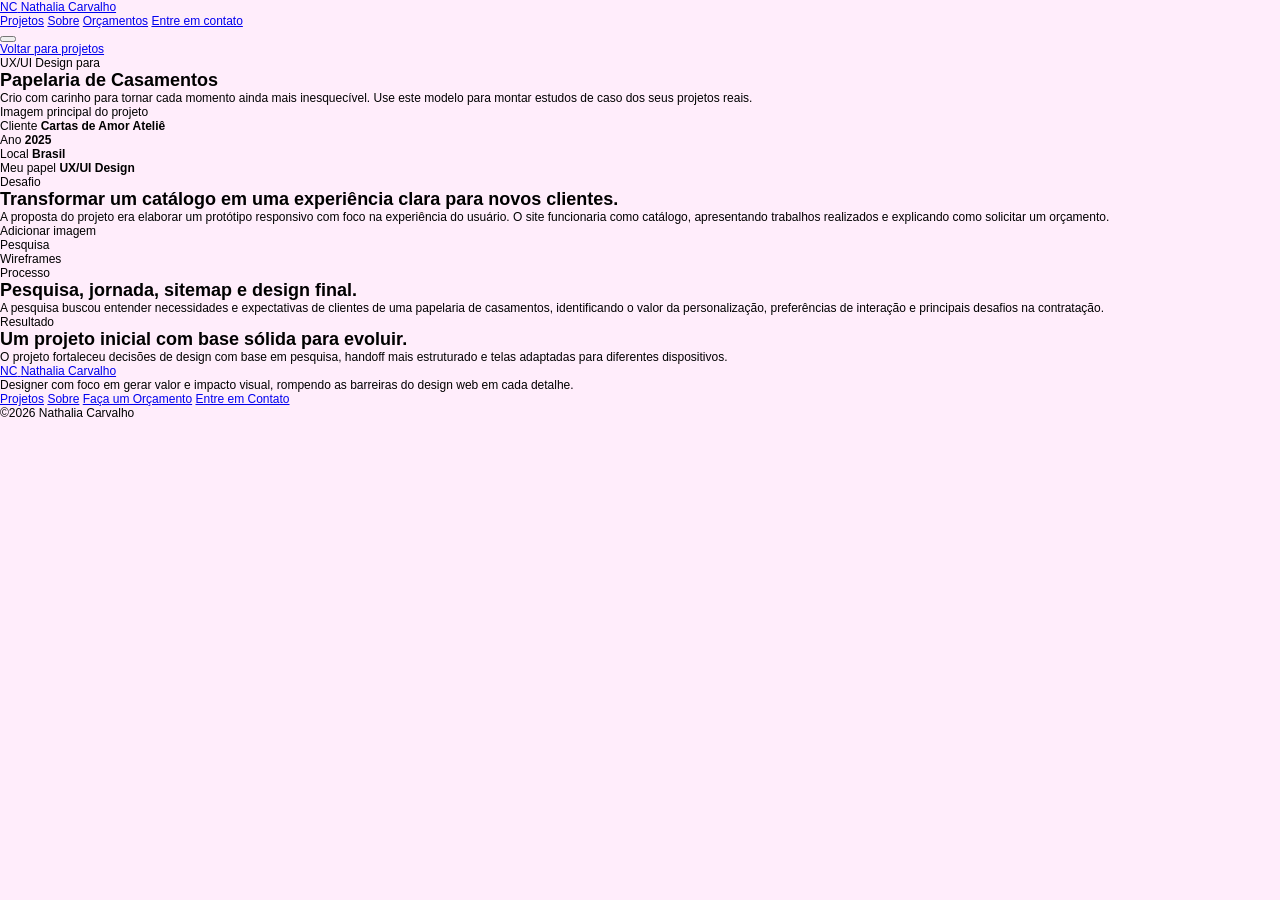
==== commit 3dfe7564: "fixes edu 3" ====
--- a/home.html
+++ b/home.html
@@ -1,18 +1,129 @@
-<!doctype html>
+<!DOCTYPE html>
 <html lang="pt-BR">
 <head>
-  <meta charset="utf-8">
-  <meta name="viewport" content="width=device-width, initial-scale=1">
-  <title>Home | Nathalia Carvalho</title>
-  <meta http-equiv="refresh" content="0; url=index.html">
-  <link rel="canonical" href="index.html">
+  <meta charset="UTF-8">
+  <meta name="viewport" content="width=device-width, initial-scale=1.0">
+  <title>Estudo de Caso | Nathalia Carvalho</title>
+  <link rel="preconnect" href="https://fonts.googleapis.com">
+  <link rel="preconnect" href="https://fonts.gstatic.com" crossorigin>
+  <link href="https://fonts.googleapis.com/css2?family=Inter+Tight:wght@500;600;700;800&family=Manrope:wght@400;500;600;700;800&display=swap" rel="stylesheet">
   <link rel="stylesheet" href="style.css">
 </head>
 <body>
-  <main class="page-hero">
-    <p class="eyebrow">Redirecionando</p>
-    <h1>Home</h1>
-    <p class="lead">A página inicial está em <a href="index.html">index.html</a>.</p>
+  <header class="site-header">
+    <a class="brand" href="index.html#home" aria-label="Voltar para home">
+      <span class="brand-mark">NC</span>
+      <span>Nathalia Carvalho</span>
+    </a>
+
+    <nav class="main-nav" aria-label="Navegação principal">
+      <a href="projetos.html">Projetos</a>
+      <a href="sobre.html">Sobre</a>
+      <a href="orcamento.html">Orçamentos</a>
+      <a class="nav-contact" href="https://wa.me/5541997218786" target="_blank" rel="noreferrer">Entre em contato</a>
+    </nav>
+
+    <button class="menu-button" type="button" aria-label="Abrir menu" aria-expanded="false">
+      <span></span>
+      <span></span>
+    </button>
+  </header>
+
+  <main>
+    <section class="case-hero">
+      <div class="case-title">
+        <a class="back-link" href="projetos.html">Voltar para projetos</a>
+        <p class="eyebrow">UX/UI Design para</p>
+        <h1>Papelaria de Casamentos</h1>
+        <p>
+          Crio com carinho para tornar cada momento ainda mais inesquecível.
+          Use este modelo para montar estudos de caso dos seus projetos reais.
+        </p>
+      </div>
+
+      <div class="case-cover has-image" style="--image: url('https://framerusercontent.com/images/4HUu3XGj0eMsZWx2c2KUbmL99w.gif?width=800&amp;height=600')">
+        <span>Imagem principal do projeto</span>
+      </div>
+    </section>
+
+    <section class="case-summary">
+      <article>
+        <span>Cliente</span>
+        <strong>Cartas de Amor Ateliê</strong>
+      </article>
+      <article>
+        <span>Ano</span>
+        <strong>2025</strong>
+      </article>
+      <article>
+        <span>Local</span>
+        <strong>Brasil</strong>
+      </article>
+      <article>
+        <span>Meu papel</span>
+        <strong>UX/UI Design</strong>
+      </article>
+    </section>
+
+    <section class="case-content">
+      <div class="case-text">
+        <p class="eyebrow">Desafio</p>
+        <h2>Transformar um catálogo em uma experiência clara para novos clientes.</h2>
+        <p>
+          A proposta do projeto era elaborar um protótipo responsivo com foco na
+          experiência do usuário. O site funcionaria como catálogo, apresentando
+          trabalhos realizados e explicando como solicitar um orçamento.
+        </p>
+      </div>
+
+      <div class="case-gallery">
+        <div class="gallery-item has-image wide" style="--image: url('https://framerusercontent.com/images/4HUu3XGj0eMsZWx2c2KUbmL99w.gif?width=800&amp;height=600')">
+          <span>Adicionar imagem</span>
+        </div>
+        <div class="gallery-item">Pesquisa</div>
+        <div class="gallery-item">Wireframes</div>
+      </div>
+
+      <div class="case-text">
+        <p class="eyebrow">Processo</p>
+        <h2>Pesquisa, jornada, sitemap e design final.</h2>
+        <p>
+          A pesquisa buscou entender necessidades e expectativas de clientes de
+          uma papelaria de casamentos, identificando o valor da personalização,
+          preferências de interação e principais desafios na contratação.
+        </p>
+      </div>
+
+      <div class="case-result">
+        <p class="eyebrow">Resultado</p>
+        <h2>Um projeto inicial com base sólida para evoluir.</h2>
+        <p>
+          O projeto fortaleceu decisões de design com base em pesquisa,
+          handoff mais estruturado e telas adaptadas para diferentes dispositivos.
+        </p>
+      </div>
+    </section>
   </main>
+
+  <footer class="site-footer">
+    <div>
+      <a class="brand footer-brand" href="index.html#home">
+        <span class="brand-mark">NC</span>
+        <span>Nathalia Carvalho</span>
+      </a>
+      <p>Designer com foco em gerar valor e impacto visual, rompendo as barreiras do design web em cada detalhe.</p>
+    </div>
+
+    <nav aria-label="Links do rodapé">
+      <a href="projetos.html">Projetos</a>
+      <a href="sobre.html">Sobre</a>
+      <a href="orcamento.html">Faça um Orçamento</a>
+      <a href="https://wa.me/5541997218786" target="_blank" rel="noreferrer">Entre em Contato</a>
+    </nav>
+
+    <p class="copyright">&copy;2026 Nathalia Carvalho</p>
+  </footer>
+
+  <script src="script.js"></script>
 </body>
 </html>
--- a/style.css
+++ b/style.css
@@ -1,680 +1,117 @@
-:root {
-  --bg: #fffafd;
-  --surface: #ffffff;
-  --surface-soft: #fff0f8;
-  --ink: #25061a;
-  --muted: #75616d;
-  --line: #f1d8e6;
-  --brand: #a60f9c;
-  --brand-strong: #7d0a75;
-  --brand-soft: #f670c0;
-  --shadow: 0 18px 50px rgba(84, 18, 61, 0.08);
-  --radius: 24px;
-  --max: 1180px;
+@font-face {
+  font-family: 'Inter Tight';
+  font-style: normal;
+  font-weight: 400;
+  font-display: swap;
+  src: url(https://fonts.gstatic.com/s/intertight/v9/NGSnv5HMAFg6IuGlBNMjxJEL2VmU3NS7Z2mjDw-aWy5S.woff2) format('woff2');
+  unicode-range: U+0000-00FF, U+0131, U+0152-0153, U+02BB-02BC, U+02C6, U+02DA, U+02DC, U+0304, U+0308, U+0329, U+2000-206F, U+20AC, U+2122, U+2191, U+2193, U+2212, U+2215, U+FEFF, U+FFFD;
+}
+@font-face {
+  font-family: 'Manrope';
+  font-style: normal;
+  font-weight: 400;
+  font-display: swap;
+  src: url(https://fonts.gstatic.com/s/manrope/v20/xn7gYHE41ni1AdIRggexSg.woff2) format('woff2');
+  unicode-range: U+0000-00FF, U+0131, U+0152-0153, U+02BB-02BC, U+02C6, U+02DA, U+02DC, U+0304, U+0308, U+0329, U+2000-206F, U+20AC, U+2122, U+2191, U+2193, U+2212, U+2215, U+FEFF, U+FFFD;
+}
+@font-face {
+  font-family: 'Manrope';
+  font-style: normal;
+  font-weight: 500;
+  font-display: swap;
+  src: url(https://fonts.gstatic.com/s/manrope/v20/xn7gYHE41ni1AdIRggexSg.woff2) format('woff2');
+  unicode-range: U+0000-00FF, U+0131, U+0152-0153, U+02BB-02BC, U+02C6, U+02DA, U+02DC, U+0304, U+0308, U+0329, U+2000-206F, U+20AC, U+2122, U+2191, U+2193, U+2212, U+2215, U+FEFF, U+FFFD;
+}
+@font-face {
+  font-family: 'Manrope';
+  font-style: normal;
+  font-weight: 700;
+  font-display: swap;
+  src: url(https://fonts.gstatic.com/s/manrope/v20/xn7gYHE41ni1AdIRggexSg.woff2) format('woff2');
+  unicode-range: U+0000-00FF, U+0131, U+0152-0153, U+02BB-02BC, U+02C6, U+02DA, U+02DC, U+0304, U+0308, U+0329, U+2000-206F, U+20AC, U+2122, U+2191, U+2193, U+2212, U+2215, U+FEFF, U+FFFD;
+}
+@font-face {
+  font-family: 'Fragment Mono';
+  font-style: normal;
+  font-weight: 400;
+  src: url(https://fonts.gstatic.com/s/fragmentmono/v6/4iCr6K5wfMRRjxp0DA6-2CLnB4NHhg.woff2) format('woff2');
+  unicode-range: U+0000-00FF, U+0131, U+0152-0153, U+02BB-02BC, U+02C6, U+02DA, U+02DC, U+0304, U+0308, U+0329, U+2000-206F, U+20AC, U+2122, U+2191, U+2193, U+2212, U+2215, U+FEFF, U+FFFD;
 }
 
-* {
-  box-sizing: border-box;
+@font-face { font-family: "Inter"; src: url("https://framerusercontent.com/assets/GrgcKwrN6d3Uz8EwcLHZxwEfC4.woff2"); font-display: swap; font-style: normal; font-weight: 400; unicode-range: U+0000-00FF, U+0131, U+0152-0153, U+02BB-02BC, U+02C6, U+02DA, U+02DC, U+2000-206F, U+2070, U+2074-207E, U+2080-208E, U+20AC, U+2122, U+2191, U+2193, U+2212, U+2215, U+FEFF, U+FFFD }
+@font-face { font-family: "Inter"; src: url("https://framerusercontent.com/assets/syRNPWzAMIrcJ3wIlPIP43KjQs.woff2"); font-display: swap; font-style: normal; font-weight: 700; unicode-range: U+0000-00FF, U+0131, U+0152-0153, U+02BB-02BC, U+02C6, U+02DA, U+02DC, U+2000-206F, U+2070, U+2074-207E, U+2080-208E, U+20AC, U+2122, U+2191, U+2193, U+2212, U+2215, U+FEFF, U+FFFD }
+@font-face { font-family: "Inter"; src: url("https://framerusercontent.com/assets/vQyevYAyHtARFwPqUzQGpnDs.woff2"); font-display: swap; font-style: normal; font-weight: 400; unicode-range: U+0000-00FF, U+0131, U+0152-0153, U+02BB-02BC, U+02C6, U+02DA, U+02DC, U+2000-206F, U+2074, U+20AC, U+2122, U+2191, U+2193, U+2212, U+2215, U+FEFF, U+FFFD }
+@font-face { font-family: "Inter"; src: url("https://framerusercontent.com/assets/DXD0Q7LSl7HEvDzucnyLnGBHM.woff2"); font-display: swap; font-style: normal; font-weight: 700; unicode-range: U+0000-00FF, U+0131, U+0152-0153, U+02BB-02BC, U+02C6, U+02DA, U+02DC, U+2000-206F, U+2074, U+20AC, U+2122, U+2191, U+2193, U+2212, U+2215, U+FEFF, U+FFFD }
+@font-face { font-family: "Inter"; src: url("https://framerusercontent.com/assets/8kSLqTnVCEtjx0nu8PxTD4Nh5UU.woff2"); font-style: normal; font-weight: 100; unicode-range: U+0000-00FF, U+0131, U+0152-0153, U+02BB-02BC, U+02C6, U+02DA, U+02DC, U+2000-206F, U+2070, U+2074-207E, U+2080-208E, U+20AC, U+2122, U+2191, U+2193, U+2212, U+2215, U+FEFF, U+FFFD }
+@font-face { font-family: "Inter"; src: url("https://framerusercontent.com/assets/Z4sGWU2OKBoXPWulb5P25vULA.woff2"); font-style: normal; font-weight: 200; unicode-range: U+0000-00FF, U+0131, U+0152-0153, U+02BB-02BC, U+02C6, U+02DA, U+02DC, U+2000-206F, U+2070, U+2074-207E, U+2080-208E, U+20AC, U+2122, U+2191, U+2193, U+2212, U+2215, U+FEFF, U+FFFD }
+@font-face { font-family: "Inter"; src: url("https://framerusercontent.com/assets/aqiiD4LUKkKzXdjGL5UzHq8bo5w.woff2"); font-display: swap; font-style: normal; font-weight: 300; unicode-range: U+0000-00FF, U+0131, U+0152-0153, U+02BB-02BC, U+02C6, U+02DA, U+02DC, U+2000-206F, U+2070, U+2074-207E, U+2080-208E, U+20AC, U+2122, U+2191, U+2193, U+2212, U+2215, U+FEFF, U+FFFD }
+@font-face { font-family: "Inter"; src: url("https://framerusercontent.com/assets/UjlFhCnUjxhNfep4oYBPqnEssyo.woff2"); font-display: swap; font-style: normal; font-weight: 500; unicode-range: U+0000-00FF, U+0131, U+0152-0153, U+02BB-02BC, U+02C6, U+02DA, U+02DC, U+2000-206F, U+2070, U+2074-207E, U+2080-208E, U+20AC, U+2122, U+2191, U+2193, U+2212, U+2215, U+FEFF, U+FFFD }
+@font-face { font-family: "Inter"; src: url("https://framerusercontent.com/assets/yDtI2UI8XcEg1W2je9XPN3Noo.woff2"); font-display: swap; font-style: normal; font-weight: 600; unicode-range: U+0000-00FF, U+0131, U+0152-0153, U+02BB-02BC, U+02C6, U+02DA, U+02DC, U+2000-206F, U+2070, U+2074-207E, U+2080-208E, U+20AC, U+2122, U+2191, U+2193, U+2212, U+2215, U+FEFF, U+FFFD }
+@font-face { font-family: "Inter"; src: url("https://framerusercontent.com/assets/Mput0MSwESKlJ6TMz9MPDXhgrk.woff2"); font-display: swap; font-style: normal; font-weight: 800; unicode-range: U+0000-00FF, U+0131, U+0152-0153, U+02BB-02BC, U+02C6, U+02DA, U+02DC, U+2000-206F, U+2070, U+2074-207E, U+2080-208E, U+20AC, U+2122, U+2191, U+2193, U+2212, U+2215, U+FEFF, U+FFFD }
+@font-face { font-family: "Inter"; src: url("https://framerusercontent.com/assets/rZ5DdENNqIdFTIyQQiP5isO7M.woff2"); font-style: normal; font-weight: 900; unicode-range: U+0000-00FF, U+0131, U+0152-0153, U+02BB-02BC, U+02C6, U+02DA, U+02DC, U+2000-206F, U+2070, U+2074-207E, U+2080-208E, U+20AC, U+2122, U+2191, U+2193, U+2212, U+2215, U+FEFF, U+FFFD }
+@font-face { font-family: "Inter"; src: url("https://framerusercontent.com/assets/3on0VNjjmogkq1f9ziKFcrY72MI.woff2"); font-style: italic; font-weight: 100; unicode-range: U+0000-00FF, U+0131, U+0152-0153, U+02BB-02BC, U+02C6, U+02DA, U+02DC, U+2000-206F, U+2070, U+2074-207E, U+2080-208E, U+20AC, U+2122, U+2191, U+2193, U+2212, U+2215, U+FEFF, U+FFFD }
+@font-face { font-family: "Inter"; src: url("https://framerusercontent.com/assets/6OdIurwS6YHsVW2i5fR5CKn0gg.woff2"); font-style: italic; font-weight: 200; unicode-range: U+0000-00FF, U+0131, U+0152-0153, U+02BB-02BC, U+02C6, U+02DA, U+02DC, U+2000-206F, U+2070, U+2074-207E, U+2080-208E, U+20AC, U+2122, U+2191, U+2193, U+2212, U+2215, U+FEFF, U+FFFD }
+@font-face { font-family: "Inter"; src: url("https://framerusercontent.com/assets/8mwKwShtYEXIZ5diRBT74yn9jdQ.woff2"); font-display: swap; font-style: italic; font-weight: 300; unicode-range: U+0000-00FF, U+0131, U+0152-0153, U+02BB-02BC, U+02C6, U+02DA, U+02DC, U+2000-206F, U+2070, U+2074-207E, U+2080-208E, U+20AC, U+2122, U+2191, U+2193, U+2212, U+2215, U+FEFF, U+FFFD }
+@font-face { font-family: "Inter"; src: url("https://framerusercontent.com/assets/pKRFNWFoZl77qYCAIp84lN1h944.woff2"); font-display: swap; font-style: italic; font-weight: 400; unicode-range: U+0000-00FF, U+0131, U+0152-0153, U+02BB-02BC, U+02C6, U+02DA, U+02DC, U+2000-206F, U+2070, U+2074-207E, U+2080-208E, U+20AC, U+2122, U+2191, U+2193, U+2212, U+2215, U+FEFF, U+FFFD }
+@font-face { font-family: "Inter"; src: url("https://framerusercontent.com/assets/Bo5CNzBv77CafbxOtKIkpw9egw.woff2"); font-display: swap; font-style: italic; font-weight: 500; unicode-range: U+0000-00FF, U+0131, U+0152-0153, U+02BB-02BC, U+02C6, U+02DA, U+02DC, U+2000-206F, U+2070, U+2074-207E, U+2080-208E, U+20AC, U+2122, U+2191, U+2193, U+2212, U+2215, U+FEFF, U+FFFD }
+@font-face { font-family: "Inter"; src: url("https://framerusercontent.com/assets/fuyXZpVvOjq8NesCOfgirHCWyg.woff2"); font-display: swap; font-style: italic; font-weight: 600; unicode-range: U+0000-00FF, U+0131, U+0152-0153, U+02BB-02BC, U+02C6, U+02DA, U+02DC, U+2000-206F, U+2070, U+2074-207E, U+2080-208E, U+20AC, U+2122, U+2191, U+2193, U+2212, U+2215, U+FEFF, U+FFFD }
+@font-face { font-family: "Inter"; src: url("https://framerusercontent.com/assets/ia3uin3hQWqDrVloC1zEtYHWw.woff2"); font-display: swap; font-style: italic; font-weight: 700; unicode-range: U+0000-00FF, U+0131, U+0152-0153, U+02BB-02BC, U+02C6, U+02DA, U+02DC, U+2000-206F, U+2070, U+2074-207E, U+2080-208E, U+20AC, U+2122, U+2191, U+2193, U+2212, U+2215, U+FEFF, U+FFFD }
+@font-face { font-family: "Inter"; src: url("https://framerusercontent.com/assets/8AYN209PzikkmqPEbOGJlpgu6M.woff2"); font-display: swap; font-style: italic; font-weight: 800; unicode-range: U+0000-00FF, U+0131, U+0152-0153, U+02BB-02BC, U+02C6, U+02DA, U+02DC, U+2000-206F, U+2070, U+2074-207E, U+2080-208E, U+20AC, U+2122, U+2191, U+2193, U+2212, U+2215, U+FEFF, U+FFFD }
+@font-face { font-family: "Inter"; src: url("https://framerusercontent.com/assets/gcnfba68tfm7qAyrWRCf9r34jg.woff2"); font-style: italic; font-weight: 900; unicode-range: U+0000-00FF, U+0131, U+0152-0153, U+02BB-02BC, U+02C6, U+02DA, U+02DC, U+2000-206F, U+2070, U+2074-207E, U+2080-208E, U+20AC, U+2122, U+2191, U+2193, U+2212, U+2215, U+FEFF, U+FFFD }
+@font-face { font-family: "Inter Variable"; src: url("https://framerusercontent.com/assets/7lw0VWkeXrGYJT05oB3DsFy8BaY.woff2"); font-display: swap; font-style: normal; font-weight: 400; unicode-range: U+0000-00FF, U+0131, U+0152-0153, U+02BB-02BC, U+02C6, U+02DA, U+02DC, U+2000-206F, U+2070, U+2074-207E, U+2080-208E, U+20AC, U+2122, U+2191, U+2193, U+2212, U+2215, U+FEFF, U+FFFD }
+@font-face { font-family: "Inter Variable"; src: url("https://framerusercontent.com/assets/N9O1YBTY0ROZrE0GiMsoMSyPbQ.woff2"); font-display: swap; font-style: italic; font-weight: 400; unicode-range: U+0000-00FF, U+0131, U+0152-0153, U+02BB-02BC, U+02C6, U+02DA, U+02DC, U+2000-206F, U+2070, U+2074-207E, U+2080-208E, U+20AC, U+2122, U+2191, U+2193, U+2212, U+2215, U+FEFF, U+FFFD }
+@font-face { font-family: "Inter Display"; src: url("https://framerusercontent.com/assets/bHYNJqzTyl2lqvmMiRRS6Y16Es.woff2"); font-display: swap; font-style: normal; font-weight: 400; unicode-range: U+0000-00FF, U+0131, U+0152-0153, U+02BB-02BC, U+02C6, U+02DA, U+02DC, U+2000-206F, U+2070, U+2074-207E, U+2080-208E, U+20AC, U+2122, U+2191, U+2193, U+2212, U+2215, U+FEFF, U+FFFD }
+@font-face { font-family: "Inter Display"; src: url("https://framerusercontent.com/assets/GoWsxcsKZ1Hiy2Y8l40zBgNwYvo.woff2"); font-style: normal; font-weight: 100; unicode-range: U+0000-00FF, U+0131, U+0152-0153, U+02BB-02BC, U+02C6, U+02DA, U+02DC, U+2000-206F, U+2070, U+2074-207E, U+2080-208E, U+20AC, U+2122, U+2191, U+2193, U+2212, U+2215, U+FEFF, U+FFFD }
+@font-face { font-family: "Inter Display"; src: url("https://framerusercontent.com/assets/t5RNiwIqoB2GvYhcdv6NPQF6kfk.woff2"); font-style: normal; font-weight: 200; unicode-range: U+0000-00FF, U+0131, U+0152-0153, U+02BB-02BC, U+02C6, U+02DA, U+02DC, U+2000-206F, U+2070, U+2074-207E, U+2080-208E, U+20AC, U+2122, U+2191, U+2193, U+2212, U+2215, U+FEFF, U+FFFD }
+@font-face { font-family: "Inter Display"; src: url("https://framerusercontent.com/assets/CnMzVKZxLPB68RITfNGUfLe65m4.woff2"); font-display: swap; font-style: normal; font-weight: 300; unicode-range: U+0000-00FF, U+0131, U+0152-0153, U+02BB-02BC, U+02C6, U+02DA, U+02DC, U+2000-206F, U+2070, U+2074-207E, U+2080-208E, U+20AC, U+2122, U+2191, U+2193, U+2212, U+2215, U+FEFF, U+FFFD }
+@font-face { font-family: "Inter Display"; src: url("https://framerusercontent.com/assets/iwWTDc49ENF2tCHbqlNARXw6Ug.woff2"); font-display: swap; font-style: normal; font-weight: 500; unicode-range: U+0000-00FF, U+0131, U+0152-0153, U+02BB-02BC, U+02C6, U+02DA, U+02DC, U+2000-206F, U+2070, U+2074-207E, U+2080-208E, U+20AC, U+2122, U+2191, U+2193, U+2212, U+2215, U+FEFF, U+FFFD }
+@font-face { font-family: "Inter Display"; src: url("https://framerusercontent.com/assets/PfdOpgzFf7N2Uye9JX7xRKYTgSc.woff2"); font-display: swap; font-style: normal; font-weight: 600; unicode-range: U+0000-00FF, U+0131, U+0152-0153, U+02BB-02BC, U+02C6, U+02DA, U+02DC, U+2000-206F, U+2070, U+2074-207E, U+2080-208E, U+20AC, U+2122, U+2191, U+2193, U+2212, U+2215, U+FEFF, U+FFFD }
+@font-face { font-family: "Inter Display"; src: url("https://framerusercontent.com/assets/qITWJ2WdG0wrgQPDb8lvnYnTXDg.woff2"); font-display: swap; font-style: normal; font-weight: 700; unicode-range: U+0000-00FF, U+0131, U+0152-0153, U+02BB-02BC, U+02C6, U+02DA, U+02DC, U+2000-206F, U+2070, U+2074-207E, U+2080-208E, U+20AC, U+2122, U+2191, U+2193, U+2212, U+2215, U+FEFF, U+FFFD }
+@font-face { font-family: "Inter Display"; src: url("https://framerusercontent.com/assets/9Nu9BRcGkRrLnJCGqVdSUXJt2Ig.woff2"); font-display: swap; font-style: normal; font-weight: 800; unicode-range: U+0000-00FF, U+0131, U+0152-0153, U+02BB-02BC, U+02C6, U+02DA, U+02DC, U+2000-206F, U+2070, U+2074-207E, U+2080-208E, U+20AC, U+2122, U+2191, U+2193, U+2212, U+2215, U+FEFF, U+FFFD }
+@font-face { font-family: "Inter Display"; src: url("https://framerusercontent.com/assets/x8eJ5VkmPMHVhVbF0E8JYFJmwc.woff2"); font-style: normal; font-weight: 900; unicode-range: U+0000-00FF, U+0131, U+0152-0153, U+02BB-02BC, U+02C6, U+02DA, U+02DC, U+2000-206F, U+2070, U+2074-207E, U+2080-208E, U+20AC, U+2122, U+2191, U+2193, U+2212, U+2215, U+FEFF, U+FFFD }
+@font-face { font-family: "Inter Display"; src: url("https://framerusercontent.com/assets/mKzAiDvphQ1qAmJcRwlQ0QOK3Dc.woff2"); font-style: italic; font-weight: 100; unicode-range: U+0000-00FF, U+0131, U+0152-0153, U+02BB-02BC, U+02C6, U+02DA, U+02DC, U+2000-206F, U+2070, U+2074-207E, U+2080-208E, U+20AC, U+2122, U+2191, U+2193, U+2212, U+2215, U+FEFF, U+FFFD }
+@font-face { font-family: "Inter Display"; src: url("https://framerusercontent.com/assets/OxW7bkxVYziGRnONbuXLAeuUEkQ.woff2"); font-style: italic; font-weight: 200; unicode-range: U+0000-00FF, U+0131, U+0152-0153, U+02BB-02BC, U+02C6, U+02DA, U+02DC, U+2000-206F, U+2070, U+2074-207E, U+2080-208E, U+20AC, U+2122, U+2191, U+2193, U+2212, U+2215, U+FEFF, U+FFFD }
+@font-face { font-family: "Inter Display"; src: url("https://framerusercontent.com/assets/raPlI8zqlyoXu4yBGiiecGg2dI.woff2"); font-display: swap; font-style: italic; font-weight: 300; unicode-range: U+0000-00FF, U+0131, U+0152-0153, U+02BB-02BC, U+02C6, U+02DA, U+02DC, U+2000-206F, U+2070, U+2074-207E, U+2080-208E, U+20AC, U+2122, U+2191, U+2193, U+2212, U+2215, U+FEFF, U+FFFD }
+@font-face { font-family: "Inter Display"; src: url("https://framerusercontent.com/assets/P0JCAnd2N1Q6qwTQohre3XmQ.woff2"); font-display: swap; font-style: italic; font-weight: 400; unicode-range: U+0000-00FF, U+0131, U+0152-0153, U+02BB-02BC, U+02C6, U+02DA, U+02DC, U+2000-206F, U+2070, U+2074-207E, U+2080-208E, U+20AC, U+2122, U+2191, U+2193, U+2212, U+2215, U+FEFF, U+FFFD }
+@font-face { font-family: "Inter Display"; src: url("https://framerusercontent.com/assets/RkMAGv2iAm3rw7tZzs7FaZf0rM.woff2"); font-display: swap; font-style: italic; font-weight: 500; unicode-range: U+0000-00FF, U+0131, U+0152-0153, U+02BB-02BC, U+02C6, U+02DA, U+02DC, U+2000-206F, U+2070, U+2074-207E, U+2080-208E, U+20AC, U+2122, U+2191, U+2193, U+2212, U+2215, U+FEFF, U+FFFD }
+@font-face { font-family: "Inter Display"; src: url("https://framerusercontent.com/assets/e3ySEnhUUpItjJUo5buJawUl4Y.woff2"); font-display: swap; font-style: italic; font-weight: 600; unicode-range: U+0000-00FF, U+0131, U+0152-0153, U+02BB-02BC, U+02C6, U+02DA, U+02DC, U+2000-206F, U+2070, U+2074-207E, U+2080-208E, U+20AC, U+2122, U+2191, U+2193, U+2212, U+2215, U+FEFF, U+FFFD }
+@font-face { font-family: "Inter Display"; src: url("https://framerusercontent.com/assets/MzumQQZJQBC6KM1omtmwOtsogtI.woff2"); font-display: swap; font-style: italic; font-weight: 700; unicode-range: U+0000-00FF, U+0131, U+0152-0153, U+02BB-02BC, U+02C6, U+02DA, U+02DC, U+2000-206F, U+2070, U+2074-207E, U+2080-208E, U+20AC, U+2122, U+2191, U+2193, U+2212, U+2215, U+FEFF, U+FFFD }
+@font-face { font-family: "Inter Display"; src: url("https://framerusercontent.com/assets/QTKFuIAPTQlFFMI0HG9beHs3Xc.woff2"); font-display: swap; font-style: italic; font-weight: 800; unicode-range: U+0000-00FF, U+0131, U+0152-0153, U+02BB-02BC, U+02C6, U+02DA, U+02DC, U+2000-206F, U+2070, U+2074-207E, U+2080-208E, U+20AC, U+2122, U+2191, U+2193, U+2212, U+2215, U+FEFF, U+FFFD }
+@font-face { font-family: "Inter Display"; src: url("https://framerusercontent.com/assets/U1kEiQQO1ar9PuYJyyRkclmq8o.woff2"); font-style: italic; font-weight: 900; unicode-range: U+0000-00FF, U+0131, U+0152-0153, U+02BB-02BC, U+02C6, U+02DA, U+02DC, U+2000-206F, U+2070, U+2074-207E, U+2080-208E, U+20AC, U+2122, U+2191, U+2193, U+2212, U+2215, U+FEFF, U+FFFD }
+@font-face { font-family: "Inter"; src: url("https://framerusercontent.com/assets/1ZFS7N918ojhhd0nQWdj3jz4w.woff2"); font-display: swap; font-style: normal; font-weight: 600; unicode-range: U+0000-00FF, U+0131, U+0152-0153, U+02BB-02BC, U+02C6, U+02DA, U+02DC, U+2000-206F, U+2074, U+20AC, U+2122, U+2191, U+2193, U+2212, U+2215, U+FEFF, U+FFFD }
+@font-face { font-family: "Inter"; src: url("https://framerusercontent.com/assets/vFzuJY0c65av44uhEKB6vyjFMg.woff2"); font-display: swap; font-style: italic; font-weight: 400; unicode-range: U+0000-00FF, U+0131, U+0152-0153, U+02BB-02BC, U+02C6, U+02DA, U+02DC, U+2000-206F, U+2074, U+20AC, U+2122, U+2191, U+2193, U+2212, U+2215, U+FEFF, U+FFFD }
+@font-face { font-family: "Inter"; src: url("https://framerusercontent.com/assets/QxmhnWTzLtyjIiZcfaLIJ8EFBXU.woff2"); font-display: swap; font-style: italic; font-weight: 700; unicode-range: U+0000-00FF, U+0131, U+0152-0153, U+02BB-02BC, U+02C6, U+02DA, U+02DC, U+2000-206F, U+2074, U+20AC, U+2122, U+2191, U+2193, U+2212, U+2215, U+FEFF, U+FFFD }
+@font-face { font-family: "Raleway Variable"; src: url("https://framerusercontent.com/third-party-assets/fontshare/wf/FOTFQU2U3QDEQZRTSDUYHT36E4U62HZ4/37SNKWM5BBHJUNXOKUJUC72JJJCFOIJV/7DXB2HDYEEIN6LBHN6RLDEVRHSKJOUQV.woff2"); font-display: swap; font-style: normal; font-weight: 400 }
+@font-face { font-family: "Raleway"; src: url("https://framerusercontent.com/third-party-assets/fontshare/wf/5N7AW67SFRYDQX4PD7CVQBBKU4KFZBF6/IRJRILZOM2VYFNQSOPRIBLLVGYQMZYXX/VHOUC36AWF2BXBRYVUE5TB5CZAVHYGQV.woff2"); font-display: swap; font-style: normal; font-weight: 500 }
+@font-face { font-family: "Raleway"; src: url("https://framerusercontent.com/third-party-assets/fontshare/wf/2YCK276JNUIIHMRWISQCDGWXNOKAXSCG/6OIJIEVI2ZSNHVU6RZ6WV47LHUN2T4MN/ZYCN4M673NULYB4BOICEICFLQAPDYBRK.woff2"); font-display: swap; font-style: normal; font-weight: 400 }
+@font-face { font-family: "Raleway"; src: url("https://framerusercontent.com/third-party-assets/fontshare/wf/ZOIWAQVAVASXBR56BLYIAEYYR6JRABLJ/EEQDABDVRH2J6DA7SWMJNSBXSSKN5XD2/Z44HTHVYVEXDW67RPEV7ZLLGGIA6RIPD.woff2"); font-display: swap; font-style: normal; font-weight: 700 }
+@font-face { font-family: "Raleway"; src: url("https://framerusercontent.com/third-party-assets/fontshare/wf/5Z3PEWK23ZYYM6EY3WIYUF6NV7XVJTA6/6LSK5ZTNKAEC4XLSOWOFQTJDFIY2U4VC/PPYP5G5YCLK4NBO7V7CUV6FSMNC52WMN.woff2"); font-display: swap; font-style: italic; font-weight: 700 }
+@font-face { font-family: "Raleway"; src: url("https://framerusercontent.com/third-party-assets/fontshare/wf/ZFKW3XFNLVI62KZLAAVAZD6DD6CFBW4Z/TO732HM6IPEQ2KENRBHBO2EV5NQLOGXQ/RWQG7USMC4GSSOZ4GBFNEQ6ISLNIWSXI.woff2"); font-display: swap; font-style: italic; font-weight: 400 }
+@font-face { font-family: "Satoshi"; src: url("https://framerusercontent.com/third-party-assets/fontshare/wf/TTX2Z3BF3P6Y5BQT3IV2VNOK6FL22KUT/7QYRJOI3JIMYHGY6CH7SOIFRQLZOLNJ6/KFIAZD4RUMEZIYV6FQ3T3GP5PDBDB6JY.woff2"); font-display: swap; font-style: normal; font-weight: 400 }
+@font-face { font-family: "Raleway"; src: url("https://framerusercontent.com/third-party-assets/fontshare/wf/DYRFCAIWJX2F7VBG4Q5J2IJ56HTUULI2/UMXCS7RMSVSR2WN7F4CRENXGQOKZS5G3/XBGQGQVO2OZSZZLUX7MGZJCP45ARJ6ZN.woff2"); font-display: swap; font-style: italic; font-weight: 500 }
+@font-face { font-family: "Manrope"; src: url("https://framerusercontent.com/third-party-assets/fontshare/wf/6U2SGH566NSNERG6RGEV3DSNEK7DL2RF/JRDYRKMSAW2H35IWEQIPL67HAJQ35MG5/JNU3GNMUBPWW6V6JTED3S27XL5HN7NM5.woff2"); font-display: swap; font-style: normal; font-weight: 600 }
+@font-face { font-family: "Raleway"; src: url("https://framerusercontent.com/third-party-assets/fontshare/wf/AJJGVXQO37S4NAEMT2EYO62OMGKWDT72/2OQ65C2JNXC57E7TCYUOCT4BOOQ2XN7Z/E6U6PRBKUYLVGTL6XB4HRMB7HFSZD7ZT.woff2"); font-style: normal; font-weight: 900 }
+@font-face { font-family: "Raleway"; src: url("https://framerusercontent.com/third-party-assets/fontshare/wf/KIPB2324Y3YBZQYOYSMGQEUPDCHY4D7W/QQNBI4KYGM2NKNSISOFFIGJ5CA5Y2YQ7/D5T753TSN2TUHBVLW4ATFKVPG23HIJRD.woff2"); font-style: italic; font-weight: 900 }
+@font-face { font-family: "Inter Tight Placeholder"; src: local("Arial"); ascent-override: 99.65%; descent-override: 24.81%; line-gap-override: 0.00%; size-adjust: 97.21% }
+@font-face { font-family: "Manrope Placeholder"; src: local("Arial"); ascent-override: 102.74%; descent-override: 28.91%; line-gap-override: 0.00%; size-adjust: 103.76% }
+@font-face { font-family: "Inter Placeholder"; src: local("Arial"); ascent-override: 89.79%; descent-override: 22.36%; line-gap-override: 0.00%; size-adjust: 107.89% }
+@font-face { font-family: "Inter Variable Placeholder"; src: local("Arial"); ascent-override: 89.79%; descent-override: 22.36%; line-gap-override: 0.00%; size-adjust: 107.89% }
+@font-face { font-family: "Inter Display Placeholder"; src: local("Arial"); ascent-override: 98.56%; descent-override: 24.54%; line-gap-override: 0.00%; size-adjust: 98.29% }
+@font-face { font-family: "Raleway Variable Placeholder"; src: local("Arial"); ascent-override: 89.45%; descent-override: 22.27%; line-gap-override: 0.00%; size-adjust: 105.09% }
+@font-face { font-family: "Raleway Placeholder"; src: local("Arial"); ascent-override: 89.45%; descent-override: 22.27%; line-gap-override: 0.00%; size-adjust: 105.09% }
+@font-face { font-family: "Satoshi Placeholder"; src: local("Arial"); ascent-override: 102.23%; descent-override: 24.29%; line-gap-override: 10.12%; size-adjust: 98.80% }
+
+/* --- Framer extracted styles --- */
+
+@media(min-width: 1440px){.hidden-72rtr7{display:none!important}}@media(min-width: 1200px) and (max-width: 1439.98px){.hidden-1e6p0vz{display:none!important}}@media(min-width: 810px) and (max-width: 1199.98px){.hidden-1n44u72{display:none!important}}@media(max-width: 809.98px){.hidden-1oed8at{display:none!important}}
+
+/* --- Framer extracted styles --- */
+
+html,body,#main{box-sizing:border-box;margin:0;padding:0}:root{-webkit-font-smoothing:antialiased;-moz-osx-font-smoothing:grayscale}*{box-sizing:border-box;-webkit-font-smoothing:inherit}h1,h2,h3,h4,h5,h6,p,figure{margin:0}body,input,textarea,select,button{font-family:sans-serif;font-size:12px}body{--token-d6376f5b-0896-4d8d-8a71-1f8876d694f4:#725798;--token-e85b3d33-80cf-4a32-b725-6dea2122ed22:#c233ff;--token-ee1f61cb-8e6c-418e-b98b-0b2968f40164:#a60f9c;--token-89d020b2-5d91-4f8a-a014-46881eaf1ac7:#7f44a6;--token-a2831a82-4f43-45b0-9985-beff0cb46ce8:#bdbdbd;--token-a9acb0f6-2ce8-4ed2-8639-ad749cbd9420:#0f0f0f;--token-138ef10f-c9a0-41b2-8a54-b5baa6e3b33b:#fff;--token-78700829-9deb-4139-a514-ce0eb43d703b:#ffedfb;--token-18b2670f-3bf0-4a11-877b-986ff740a280:#ffedfb;--token-8f8054d9-8a09-4e7e-b957-8a76557c5e75:#fff9;--token-73242b55-57d1-4320-8897-28085a430c83:#ffffff05;--token-d86f1591-0c16-44cd-be10-19334dfa9293:#ffffff1a}@supports (z-index:calc(infinity)){#__framer-badge-container{--infinity:infinity}}#__framer-badge-container{pointer-events:none;width:100%;z-index:calc(var(--infinity,2147480000));justify-content:flex-end;padding:20px;display:flex;position:fixed;bottom:0}@supports (background:-webkit-named-image(i)) and (not (grid-template-rows:subgrid)){body{--framer-will-change-override:transform}}@supports (background:-webkit-named-image(i)) and (not (position-area:top right)){body{--framer-will-change-filter-override:filter}}[data-framer-component-type=Text] div div span,[data-framer-component-type=Text] a div span,[data-framer-component-type=Text] span span span,[data-framer-component-type=Text] p span span,[data-framer-component-type=Text] h1 span span,[data-framer-component-type=Text] h2 span span,[data-framer-component-type=Text] h3 span span,[data-framer-component-type=Text] h4 span span,[data-framer-component-type=Text] h5 span span,[data-framer-component-type=Text] h6 span span,[data-framer-component-type=Text] a{font-family:var(--font-family);font-style:var(--font-style);font-weight:min(calc(var(--framer-font-weight-increase,0) + var(--font-weight,400)),900);color:var(--text-color);letter-spacing:var(--letter-spacing);font-size:var(--font-size);text-transform:var(--text-transform);--text-decoration:var(--framer-text-decoration-style,solid)var(--framer-text-decoration,none)var(--framer-text-decoration-color,currentcolor)var(--framer-text-decoration-thickness,auto);--text-decoration-skip-ink:var(--framer-text-decoration-skip-ink);--text-underline-offset:var(--framer-text-decoration-offset);line-height:var(--line-height);--font-family:var(--framer-font-family);--font-style:var(--framer-font-style);--font-weight:var(--framer-font-weight);--text-color:var(--framer-text-color);--letter-spacing:var(--framer-letter-spacing);--font-size:var(--framer-font-size);--text-transform:var(--framer-text-transform);--line-height:var(--framer-line-height)}@supports not (color:color(display-p3 1 1 1)){p.framer-text,div.framer-text,h1.framer-text,h2.framer-text,h3.framer-text,h4.framer-text,h5.framer-text,h6.framer-text,li.framer-text,ol.framer-text,ul.framer-text,span.framer-text:not([data-text-fill]){color:var(--framer-blockquote-text-color-rgb,var(--framer-blockquote-text-color,var(--framer-text-color-rgb,var(--framer-text-color,#000))));-webkit-text-stroke-color:var(--framer-text-stroke-color-rgb,var(--framer-text-stroke-color,initial))}mark.framer-text{background-color:var(--framer-blockquote-text-background-color-rgb,var(--framer-blockquote-text-background-color,var(--framer-text-background-color-rgb,var(--framer-text-background-color,initial))))}}@supports not (color:color(display-p3 1 1 1)){code.framer-text,code.framer-text span.framer-text:not([data-text-fill]){color:var(--framer-blockquote-text-color-rgb,var(--framer-blockquote-text-color,var(--framer-code-text-color-rgb,var(--framer-code-text-color,var(--framer-text-color-rgb,var(--framer-text-color,#000))))))}}@supports not (color:color(display-p3 1 1 1)){a.framer-text,span.framer-text[data-nested-link]{color:var(--framer-blockquote-text-color-rgb,var(--framer-blockquote-text-color,var(--framer-link-text-color-rgb,var(--framer-link-text-color,var(--framer-text-color-rgb,var(--framer-text-color,#000))))));background-color:var(--framer-link-text-background-color-rgb,var(--framer-link-text-background-color,initial));-webkit-text-decoration-color:var(--framer-link-text-decoration-color-rgb,var(--framer-link-text-decoration-color,var(--framer-text-decoration-color-rgb,var(--framer-text-decoration-color,currentcolor))));text-decoration-color:var(--framer-link-text-decoration-color-rgb,var(--framer-link-text-decoration-color,var(--framer-text-decoration-color-rgb,var(--framer-text-decoration-color,currentcolor))))}}@supports not (color:color(display-p3 1 1 1)){code.framer-text a.framer-text,code.framer-text a.framer-text span.framer-text:not([data-text-fill]),code.framer-text span.framer-text[data-nested-link],code.framer-text span.framer-text[data-nested-link] span.framer-text:not([data-text-fill]){color:var(--framer-blockquote-text-color-rgb,var(--framer-blockquote-text-color,var(--framer-link-text-color-rgb,var(--framer-link-text-color,var(--framer-code-text-color-rgb,var(--framer-code-text-color,var(--framer-text-color-rgb,var(--framer-text-color,#000))))))))}}@supports not (color:color(display-p3 1 1 1)){a.framer-text:hover,span.framer-text[data-nested-link]:hover{color:var(--framer-link-hover-text-color-rgb,var(--framer-link-hover-text-color,var(--framer-blockquote-text-color-rgb,var(--framer-blockquote-text-color,var(--framer-link-text-color-rgb,var(--framer-link-text-color,var(--framer-text-color-rgb,var(--framer-text-color,#000))))))));background-color:var(--framer-link-hover-text-background-color-rgb,var(--framer-link-hover-text-background-color,var(--framer-link-text-background-color-rgb,var(--framer-link-text-background-color,var(--framer-text-background-color-rgb,var(--framer-text-background-color,initial))))));-webkit-text-decoration-color:var(--framer-link-hover-text-decoration-color-rgb,var(--framer-link-hover-text-decoration-color,var(--framer-link-text-decoration-color-rgb,var(--framer-link-text-decoration-color,var(--framer-text-decoration-color-rgb,var(--framer-text-decoration-color,currentcolor))))));text-decoration-color:var(--framer-link-hover-text-decoration-color-rgb,var(--framer-link-hover-text-decoration-color,var(--framer-link-text-decoration-color-rgb,var(--framer-link-text-decoration-color,var(--framer-text-decoration-color-rgb,var(--framer-text-decoration-color,currentcolor))))))}}@supports not (color:color(display-p3 1 1 1)){code.framer-text a.framer-text:hover,code.framer-text span.framer-text[data-nested-link]:hover{color:var(--framer-link-hover-text-color-rgb,var(--framer-link-hover-text-color,var(--framer-blockquote-text-color-rgb,var(--framer-blockquote-text-color,var(--framer-link-text-color-rgb,var(--framer-link-text-color,var(--framer-code-text-color-rgb,var(--framer-code-text-color,var(--framer-text-color-rgb,var(--framer-text-color,#000))))))))))}}@supports not (color:color(display-p3 1 1 1)){a.framer-text[data-framer-page-link-current],span.framer-text[data-framer-page-link-current]{color:var(--framer-link-current-text-color-rgb,var(--framer-link-current-text-color,var(--framer-link-text-color-rgb,var(--framer-link-text-color,var(--framer-text-color-rgb,var(--framer-text-color,#000))))));background-color:var(--framer-link-current-text-background-color-rgb,var(--framer-link-current-text-background-color,var(--framer-link-text-background-color-rgb,var(--framer-link-text-background-color,var(--framer-text-background-color-rgb,var(--framer-text-background-color,initial))))));-webkit-text-decoration-color:var(--framer-link-current-text-decoration-color-rgb,var(--framer-link-current-text-decoration-color,var(--framer-link-text-decoration-color-rgb,var(--framer-link-text-decoration-color,var(--framer-text-decoration-color-rgb,var(--framer-text-decoration-color,currentcolor))))));text-decoration-color:var(--framer-link-current-text-decoration-color-rgb,var(--framer-link-current-text-decoration-color,var(--framer-link-text-decoration-color-rgb,var(--framer-link-text-decoration-color,var(--framer-text-decoration-color-rgb,var(--framer-text-decoration-color,currentcolor))))))}}@supports not (color:color(display-p3 1 1 1)){code.framer-text a.framer-text[data-framer-page-link-current],code.framer-text a.framer-text[data-framer-page-link-current] span.framer-text:not([data-text-fill]),code.framer-text span.framer-text[data-framer-page-link-current],code.framer-text span.framer-text[data-framer-page-link-current] span.framer-text:not([data-text-fill]){color:var(--framer-link-current-text-color-rgb,var(--framer-link-current-text-color,var(--framer-link-text-color-rgb,var(--framer-link-text-color,var(--framer-code-text-color-rgb,var(--framer-code-text-color,var(--framer-text-color-rgb,var(--framer-text-color,#000))))))));background-color:var(--framer-link-current-text-background-color-rgb,var(--framer-link-current-text-background-color,var(--framer-link-text-background-color-rgb,var(--framer-link-text-background-color,var(--framer-text-background-color-rgb,var(--framer-text-background-color,initial))))))}}@supports not (color:color(display-p3 1 1 1)){a.framer-text[data-framer-page-link-current]:hover,span.framer-text[data-framer-page-link-current]:hover{color:var(--framer-link-hover-text-color-rgb,var(--framer-link-hover-text-color,var(--framer-link-current-text-color-rgb,var(--framer-link-current-text-color,var(--framer-link-text-color-rgb,var(--framer-link-text-color,var(--framer-code-text-color-rgb,var(--framer-code-text-color,var(--framer-text-color-rgb,var(--framer-text-color,#000))))))))));background-color:var(--framer-link-hover-text-background-color-rgb,var(--framer-link-hover-text-background-color,var(--framer-link-current-text-background-color-rgb,var(--framer-link-current-text-background-color,var(--framer-link-text-background-color-rgb,var(--framer-link-text-background-color,initial))))));-webkit-text-decoration-color:var(--framer-link-hover-text-decoration-color-rgb,var(--framer-link-hover-text-decoration-color,var(--framer-link-current-text-decoration-color-rgb,var(--framer-link-current-text-decoration-color,var(--framer-link-text-decoration-color-rgb,var(--framer-link-text-decoration-color,var(--framer-text-decoration-color-rgb,var(--framer-text-decoration-color,currentcolor))))))));text-decoration-color:var(--framer-link-hover-text-decoration-color-rgb,var(--framer-link-hover-text-decoration-color,var(--framer-link-current-text-decoration-color-rgb,var(--framer-link-current-text-decoration-color,var(--framer-link-text-decoration-color-rgb,var(--framer-link-text-decoration-color,var(--framer-text-decoration-color-rgb,var(--framer-text-decoration-color,currentcolor))))))))}}@supports not (color:color(display-p3 1 1 1)){code.framer-text a.framer-text[data-framer-page-link-current]:hover,code.framer-text a.framer-text[data-framer-page-link-current]:hover span.framer-text:not([data-text-fill]),code.framer-text span.framer-text[data-framer-page-link-current]:hover,code.framer-text span.framer-text[data-framer-page-link-current]:hover span.framer-text:not([data-text-fill]){color:var(--framer-link-hover-text-color-rgb,var(--framer-link-hover-text-color,var(--framer-link-current-text-color-rgb,var(--framer-link-current-text-color,var(--framer-link-text-color-rgb,var(--framer-link-text-color,var(--framer-code-text-color-rgb,var(--framer-code-text-color,var(--framer-text-color-rgb,var(--framer-text-color,#000))))))))));background-color:var(--framer-link-hover-text-background-color-rgb,var(--framer-link-hover-text-background-color,var(--framer-link-current-text-background-color-rgb,var(--framer-link-current-text-background-color,var(--framer-link-text-background-color-rgb,var(--framer-link-text-background-color,initial))))))}}@supports not (aspect-ratio:1){.framer-text-module:not([data-width=fit])[style*=aspect-ratio]{position:relative!important}.framer-text-module:not([data-width=fit])[style*=aspect-ratio]:before{content:"";padding-bottom:calc(100%/calc(var(--aspect-ratio)));display:block}.framer-text-module[data-width=fill]>:first-child,.framer-text-module[data-width=fill]>.ssr-variant>:first-child,.framer-text-module:not([data-width=fit])[style*=aspect-ratio]>:first-child,.framer-text-module:not([data-width=fit])[style*=aspect-ratio]>.ssr-variant>:first-child{position:absolute;top:0;left:0;height:100%!important}}@supports not (overflow:clip){:root{--overflow-clip-fallback:hidden}}@supports (background:-webkit-named-image(i)) and (not (contain-intrinsic-size:inherit)){div.framer-text,p.framer-text,h1.framer-text,h2.framer-text,h3.framer-text,h4.framer-text,h5.framer-text,h6.framer-text,ol.framer-text,ul.framer-text,li.framer-text,blockquote.framer-text,.framer-text.framer-image{display:var(--text-truncation-display-inline-for-safari-16,revert)}div.framer-text:after,p.framer-text:after,h1.framer-text:after,h2.framer-text:after,h3.framer-text:after,h4.framer-text:after,h5.framer-text:after,h6.framer-text:after,ol.framer-text:after,ul.framer-text:after,li.framer-text:after,blockquote.framer-text:after,.framer-text.framer-image:after{content:var(--text-truncation-line-break-for-safari-16);white-space:pre}.framer-text.framer-text-module,.framer-text.framer-table-wrapper{display:var(--text-truncation-display-none-for-safari-16,revert)}p.framer-text[data-text-fill]{display:var(--text-truncation-display-inline-for-safari-16,inline-block)}}@supports (corner-shape:superellipse(2)){:root{--one-if-corner-shape-supported:1}}.framer-cursor-none,.framer-cursor-none *{cursor:none!important}.framer-pointer-events-none,.framer-pointer-events-none *{pointer-events:none!important}@supports (aspect-ratio:1){body{--framer-aspect-ratio-supported:auto}}.framer-XCdao.framer-lux5qc,.framer-XCdao .framer-lux5qc{display:block}.framer-XCdao.framer-72rtr7{background-color:var(--token-78700829-9deb-4139-a514-ce0eb43d703b,#fafafa);flex-flow:column;place-content:center;align-items:center;gap:0;width:1440px;height:min-content;padding:0;display:flex;position:relative;overflow:visible}.framer-XCdao .framer-1762xni{flex-flow:column;flex:none;place-content:center flex-start;align-items:center;gap:40px;width:100%;height:min-content;padding:160px 120px 60px;display:flex;position:relative;overflow:visible}.framer-XCdao .framer-18op940,.framer-XCdao .framer-659sz8{flex-flow:column;flex:none;place-content:flex-start;align-items:flex-start;gap:24px;width:100%;height:min-content;padding:0;display:flex;position:relative;overflow:visible}.framer-XCdao .framer-1pwzcna{will-change:var(--framer-will-change-effect-override,transform);flex-flow:column;flex:none;place-content:center flex-start;align-items:center;gap:20px;width:100%;height:min-content;padding:0;display:flex;position:relative;overflow:visible}.framer-XCdao .framer-1vfvhxb{--framer-link-text-color:#09f;--framer-link-text-decoration:underline;white-space:pre-wrap;word-break:break-word;word-wrap:break-word;flex:none;width:100%;height:auto;position:relative}.framer-XCdao .framer-1fqni8t{white-space:pre-wrap;word-break:break-word;word-wrap:break-word;flex:none;width:100%;max-width:600px;height:auto;position:relative}.framer-XCdao .framer-10bhwmn{will-change:var(--framer-will-change-effect-override,transform);flex-flow:row;flex:none;place-content:center;align-items:center;gap:20px;width:100%;height:min-content;padding:0;display:flex;position:relative;overflow:visible}.framer-XCdao .framer-1s7icku-container,.framer-XCdao .framer-1i1pdmb-container{flex:none;width:auto;height:auto;position:relative}.framer-XCdao .framer-1b4zb4c-container{z-index:2;flex:none;width:100%;height:auto;position:fixed;top:0;left:50%;transform:translate(-50%)}.framer-XCdao .framer-199uzcp{flex-flow:column;flex:none;place-content:center flex-start;align-items:center;gap:0;width:100%;height:min-content;padding:0;display:flex;position:relative;overflow:visible}.framer-XCdao .framer-1ggkh98{border-radius:36px;flex-flow:column;flex:none;place-content:center flex-start;align-items:center;gap:64px;width:100%;height:min-content;padding:0;display:flex;position:relative;overflow:visible}.framer-XCdao .framer-42ypqm{flex-flow:column;flex:none;place-content:center flex-start;align-items:center;gap:60px;width:100%;height:min-content;padding:60px 120px;display:flex;position:relative;overflow:visible}.framer-XCdao .framer-1bi792z{will-change:var(--framer-will-change-effect-override,transform);flex-flow:column;flex:none;place-content:flex-start center;align-items:flex-start;gap:40px;width:100%;height:min-content;padding:0;display:flex;position:relative}.framer-XCdao .framer-1kwkebg-container{z-index:1;flex:none;width:100%;height:auto;position:sticky;top:100px}.framer-XCdao .framer-z7q2ih{will-change:var(--framer-will-change-effect-override,transform);flex-flow:column;flex:none;place-content:center;align-items:center;gap:60px;width:100%;height:min-content;padding:60px 120px;scroll-margin-top:30px;display:flex;position:relative;overflow:hidden}.framer-XCdao .framer-v3dv9m,.framer-XCdao .framer-nqg54w,.framer-XCdao .framer-bk20l2{flex-flow:column;flex:none;place-content:center flex-start;align-items:center;gap:16px;width:100%;height:min-content;padding:0;display:flex;position:relative;overflow:hidden}.framer-XCdao .framer-bk3mxw,.framer-XCdao .framer-1fcmr74,.framer-XCdao .framer-15f64l6,.framer-XCdao .framer-13mrc0s,.framer-XCdao .framer-3ff30d,.framer-XCdao .framer-1d54x9y,.framer-XCdao .framer-10r6vcf,.framer-XCdao .framer-10ugscy{white-space:pre-wrap;word-break:break-word;word-wrap:break-word;flex:none;width:100%;height:auto;position:relative}.framer-XCdao .framer-l0zrrl-container,.framer-XCdao .framer-e11398-container{flex:none;width:100%;height:72px;position:relative}.framer-XCdao .framer-9pa1g-container,.framer-XCdao .framer-1rcv3ad-container,.framer-XCdao .framer-1njoc9n-container,.framer-XCdao .framer-qammth-container,.framer-XCdao .framer-1raxuw1-container,.framer-XCdao .framer-1vw4jl8-container,.framer-XCdao .framer-iul7ua-container{width:74px;height:72px;position:relative}.framer-XCdao .framer-1jwq6qn{flex-flow:column;flex:none;place-content:flex-start;align-items:flex-start;gap:40px;width:100%;height:min-content;padding:60px 120px;display:flex;position:relative;overflow:visible}.framer-XCdao .framer-16wzbwo{flex-flow:wrap;flex:none;place-content:flex-start;align-items:flex-start;gap:20px;width:100%;height:326px;padding:0;display:flex;position:relative;overflow:visible}.framer-XCdao .framer-1s0n1fg,.framer-XCdao .framer-17yd2ro,.framer-XCdao .framer-d5jms9,.framer-XCdao .framer-1ms95xi{background-color:var(--token-138ef10f-c9a0-41b2-8a54-b5baa6e3b33b,#fff);border-radius:24px;flex-flow:column;flex:1 0 0;place-content:flex-start;align-items:flex-start;gap:20px;width:1px;height:100%;padding:24px;display:flex;position:relative;overflow:visible}.framer-XCdao .framer-h8o2mf-container,.framer-XCdao .framer-6pcqoa-container,.framer-XCdao .framer-sc3rh-container,.framer-XCdao .framer-e3gq7k-container{flex:none;width:52px;height:52px;position:relative}.framer-XCdao .framer-6odki3,.framer-XCdao .framer-1eco8o8,.framer-XCdao .framer-rtx1w6,.framer-XCdao .framer-ugp0uw{flex-flow:column;flex:none;place-content:flex-start;align-items:flex-start;gap:20px;width:100%;height:min-content;padding:0;display:flex;position:relative;overflow:visible}.framer-XCdao .framer-11pui0x,.framer-XCdao .framer-6u48jy,.framer-XCdao .framer-3sfp4h,.framer-XCdao .framer-1o180m{flex-flow:column;flex:none;place-content:flex-start;align-items:flex-start;gap:8px;width:100%;height:min-content;padding:0;display:flex;position:relative;overflow:visible}.framer-XCdao .framer-r2804k,.framer-XCdao .framer-1x4yh7c,.framer-XCdao .framer-10j9b4q,.framer-XCdao .framer-101ewd7{--framer-paragraph-spacing:30px;white-space:pre-wrap;word-break:break-word;word-wrap:break-word;flex:none;width:100%;height:auto;position:relative}.framer-XCdao .framer-7dc0ms{background-color:var(--token-138ef10f-c9a0-41b2-8a54-b5baa6e3b33b,#fff);border-radius:120px;flex-flow:column;flex:none;place-content:flex-start;align-items:flex-start;gap:0;width:100%;height:min-content;padding:120px;scroll-margin-top:40px;display:flex;position:relative;overflow:visible}.framer-XCdao .framer-i3m9pb{flex-flow:column;flex:none;place-content:flex-start;align-items:flex-start;gap:40px;width:100%;height:min-content;padding:0;display:flex;position:relative;overflow:visible}.framer-XCdao .framer-1x4tza9{flex-flow:row;flex:none;place-content:center flex-start;align-items:center;gap:16px;width:min-content;height:min-content;padding:0;display:flex;position:relative;overflow:visible}.framer-XCdao .framer-13vtoqv{flex:none;width:78px;height:78px;position:relative;overflow:visible}.framer-XCdao .framer-1m40a6v{aspect-ratio:1;height:var(--framer-aspect-ratio-supported,78px);border-radius:100%;flex:none;width:78px;position:absolute;top:0;left:0}.framer-XCdao .framer-8pfcrw-container{flex:none;width:auto;height:auto;position:absolute;top:0;right:0}.framer-XCdao .framer-1xb19a7{flex-flow:column;flex:none;place-content:flex-start center;align-items:flex-start;gap:4px;width:min-content;height:min-content;padding:0;display:flex;position:relative;overflow:visible}.framer-XCdao .framer-186mohv,.framer-XCdao .framer-1v7igai{--framer-paragraph-spacing:0px;white-space:pre;flex:none;width:auto;height:auto;position:relative}.framer-XCdao .framer-l4lth8{flex-flow:column;flex:none;place-content:center;align-items:center;gap:0;width:100%;height:min-content;padding:0;display:flex;position:relative;overflow:hidden}.framer-XCdao .framer-1v1cwy8-container{z-index:1;flex:none;width:100%;height:auto;position:relative}.framer-XCdao .framer-zidljt{background-color:var(--token-138ef10f-c9a0-41b2-8a54-b5baa6e3b33b,#fff);opacity:0;flex:none;width:100%;height:1px;position:relative;overflow:hidden}.framer-XCdao .framer-1a4ccon{background-color:var(--token-04da39f4-2354-42ca-ab11-827b28e15fc2,#ddd);flex:none;width:100%;height:1px;position:relative;overflow:hidden}.framer-XCdao .framer-95o41p{flex-flow:row;flex:none;place-content:center;align-items:center;gap:40px;width:100%;height:min-content;padding:0;display:flex;position:relative;overflow:visible}.framer-XCdao .framer-e0wp7r{will-change:var(--framer-will-change-override,transform);border-radius:24px;flex:none;width:586px;height:422px;position:relative;overflow:hidden}.framer-XCdao .framer-1qjfkn6-container{flex:none;width:100%;height:100%;position:absolute;top:0%;left:0%}.framer-XCdao .framer-1dshi8u{flex-flow:column;flex:1 0 0;place-content:flex-start center;align-items:flex-start;gap:16px;width:1px;height:min-content;padding:0;display:flex;position:relative;overflow:visible}.framer-XCdao .framer-178gm2m,.framer-XCdao .framer-1wa596f,.framer-XCdao .framer-9ogun0,.framer-XCdao .framer-25dsa2,.framer-XCdao .framer-1l50xzl,.framer-XCdao .framer-brk1xt,.framer-XCdao .framer-11m2mn2,.framer-XCdao .framer-fflwyb,.framer-XCdao .framer-ken4bm,.framer-XCdao .framer-126zott,.framer-XCdao .framer-1k663ob,.framer-XCdao .framer-zbcejx,.framer-XCdao .framer-2zfpqv,.framer-XCdao .framer-1iws0jx,.framer-XCdao .framer-1fd0q5c,.framer-XCdao .framer-qfekaa{--framer-paragraph-spacing:0px;white-space:pre-wrap;word-break:break-word;word-wrap:break-word;flex:none;width:100%;height:auto;position:relative}.framer-XCdao .framer-yr15h8{--framer-paragraph-spacing:16px;white-space:pre-wrap;word-break:break-word;word-wrap:break-word;flex:none;width:100%;height:auto;position:relative}.framer-XCdao .framer-1blgy70{flex-flow:column;flex:none;place-content:center flex-start;align-items:center;gap:40px;width:100%;height:min-content;padding:60px 0;display:flex;position:relative;overflow:hidden}.framer-XCdao .framer-ivxj2f{will-change:var(--framer-will-change-effect-override,transform);flex-flow:column;flex:none;place-content:center;align-items:center;gap:96px;width:100%;max-width:1200px;height:min-content;padding:0;display:flex;position:relative;overflow:visible}.framer-XCdao .framer-12twrjm{flex-flow:column;flex:none;place-content:center flex-start;align-items:center;gap:64px;width:100%;height:min-content;padding:0;display:flex;position:relative;overflow:visible}.framer-XCdao .framer-1oy03ko{flex-flow:column;flex:none;place-content:center flex-start;align-items:center;gap:16px;width:100%;max-width:720px;height:min-content;padding:0;display:flex;position:relative;overflow:hidden}.framer-XCdao .framer-1do64bh{white-space:pre-wrap;word-break:break-word;word-wrap:break-word;flex:none;width:100%;max-width:560px;height:auto;position:relative}.framer-XCdao .framer-15w6tqc-container{flex:none;width:100%;height:442px;position:relative}.framer-XCdao .framer-z4qqb1,.framer-XCdao .framer-999576,.framer-XCdao .framer-1c9o5k6,.framer-XCdao .framer-fyf8j8,.framer-XCdao .framer-8qv055{background-color:var(--token-138ef10f-c9a0-41b2-8a54-b5baa6e3b33b,#fff);will-change:var(--framer-will-change-effect-override,transform);border-radius:24px;flex-flow:column;place-content:flex-start space-between;align-items:flex-start;width:650px;height:400px;padding:24px;display:flex;position:relative;overflow:visible}.framer-XCdao .framer-8bq6xx,.framer-XCdao .framer-grps0g,.framer-XCdao .framer-871tcx,.framer-XCdao .framer-1ptj45c,.framer-XCdao .framer-1nr55mx{flex-flow:row;flex:none;place-content:center;align-items:center;gap:24px;width:100%;height:min-content;padding:0;display:flex;position:relative;overflow:visible}.framer-XCdao .framer-qfqtb4,.framer-XCdao .framer-7qtuy3,.framer-XCdao .framer-1ri4md,.framer-XCdao .framer-1jdjx4p,.framer-XCdao .framer-barw7w{aspect-ratio:1;height:var(--framer-aspect-ratio-supported,64px);border-radius:100%;flex:none;width:64px;position:relative}.framer-XCdao .framer-l9kzuy,.framer-XCdao .framer-1hb7sx,.framer-XCdao .framer-1en0lox,.framer-XCdao .framer-1vz0kef,.framer-XCdao .framer-1mi12yt{flex-flow:column;flex:1 0 0;place-content:center;align-items:center;gap:2px;width:1px;height:min-content;padding:0;display:flex;position:relative;overflow:visible}.framer-XCdao .framer-xc3k5w-container,.framer-XCdao .framer-8sj2zr-container{flex:none;width:100%;height:auto;position:relative}.framer-XCdao .framer-1v8r5we{flex-flow:column;flex:none;place-content:center;align-items:center;gap:64px;width:100%;height:min-content;min-height:208px;padding:0 120px 40px;display:flex;position:relative;overflow:visible}.framer-XCdao .framer-1bap7lk-container{opacity:0;flex:none;width:auto;height:auto;position:relative}.framer-XCdao .framer-1l6nrv9{will-change:var(--framer-will-change-effect-override,transform);flex-flow:column;flex:none;place-content:center;align-items:center;gap:60px;width:100%;height:min-content;padding:60px;scroll-margin-top:30px;display:flex;position:relative;overflow:hidden}.framer-GoQUC .framer-styles-preset-sjbl54:not(.rich-text-wrapper),.framer-GoQUC .framer-styles-preset-sjbl54.rich-text-wrapper h1{--framer-font-family:"Raleway","Raleway Placeholder",sans-serif;--framer-font-family-bold:"Raleway","Raleway Placeholder",sans-serif;--framer-font-family-bold-italic:"Raleway","Raleway Placeholder",sans-serif;--framer-font-family-italic:"Raleway","Raleway Placeholder",sans-serif;--framer-font-open-type-features:normal;--framer-font-size:64px;--framer-font-style:normal;--framer-font-style-bold:normal;--framer-font-style-bold-italic:italic;--framer-font-style-italic:italic;--framer-font-variation-axes:normal;--framer-font-weight:500;--framer-font-weight-bold:700;--framer-font-weight-bold-italic:700;--framer-font-weight-italic:500;--framer-letter-spacing:0em;--framer-line-height:120%;--framer-paragraph-spacing:40px;--framer-text-alignment:center;--framer-text-color:var(--token-d6376f5b-0896-4d8d-8a71-1f8876d694f4,#060608);--framer-text-decoration:none;--framer-text-stroke-color:initial;--framer-text-stroke-width:initial;--framer-text-transform:none}@media (max-width:810px) and (min-width:810px){.framer-GoQUC .framer-styles-preset-sjbl54:not(.rich-text-wrapper),.framer-GoQUC .framer-styles-preset-sjbl54.rich-text-wrapper h1{--framer-font-family:"Raleway","Raleway Placeholder",sans-serif;--framer-font-family-bold:"Raleway","Raleway Placeholder",sans-serif;--framer-font-family-bold-italic:"Raleway","Raleway Placeholder",sans-serif;--framer-font-family-italic:"Raleway","Raleway Placeholder",sans-serif;--framer-font-open-type-features:normal;--framer-font-size:48px;--framer-font-style:normal;--framer-font-style-bold:normal;--framer-font-style-bold-italic:italic;--framer-font-style-italic:italic;--framer-font-variation-axes:normal;--framer-font-weight:500;--framer-font-weight-bold:700;--framer-font-weight-bold-italic:700;--framer-font-weight-italic:500;--framer-letter-spacing:0em;--framer-line-height:120%;--framer-paragraph-spacing:40px;--framer-text-alignment:center;--framer-text-color:var(--token-d6376f5b-0896-4d8d-8a71-1f8876d694f4,#060608);--framer-text-decoration:none;--framer-text-stroke-color:initial;--framer-text-stroke-width:initial;--framer-text-transform:none}}@media (max-width:809px) and (min-width:0){.framer-GoQUC .framer-styles-preset-sjbl54:not(.rich-text-wrapper),.framer-GoQUC .framer-styles-preset-sjbl54.rich-text-wrapper h1{--framer-font-family:"Raleway","Raleway Placeholder",sans-serif;--framer-font-family-bold:"Raleway","Raleway Placeholder",sans-serif;--framer-font-family-bold-italic:"Raleway","Raleway Placeholder",sans-serif;--framer-font-family-italic:"Raleway","Raleway Placeholder",sans-serif;--framer-font-open-type-features:normal;--framer-font-size:40px;--framer-font-style:normal;--framer-font-style-bold:normal;--framer-font-style-bold-italic:italic;--framer-font-style-italic:italic;--framer-font-variation-axes:normal;--framer-font-weight:500;--framer-font-weight-bold:700;--framer-font-weight-bold-italic:700;--framer-font-weight-italic:500;--framer-letter-spacing:0em;--framer-line-height:120%;--framer-paragraph-spacing:40px;--framer-text-alignment:center;--framer-text-color:var(--token-d6376f5b-0896-4d8d-8a71-1f8876d694f4,#060608);--framer-text-decoration:none;--framer-text-stroke-color:initial;--framer-text-stroke-width:initial;--framer-text-transform:none}}@media (max-width:1439px) and (min-width:810px){.framer-u7pPy .framer-styles-preset-8wrep:not(.rich-text-wrapper),.framer-u7pPy .framer-styles-preset-8wrep.rich-text-wrapper h5{--framer-font-family:"Raleway","Raleway Placeholder",sans-serif;--framer-font-family-bold:"Raleway","Raleway Placeholder",sans-serif;--framer-font-family-bold-italic:"Raleway","Raleway Placeholder",sans-serif;--framer-font-family-italic:"Raleway","Raleway Placeholder",sans-serif;--framer-font-open-type-features:normal;--framer-font-size:18px;--framer-font-style:normal;--framer-font-style-bold:normal;--framer-font-style-bold-italic:italic;--framer-font-style-italic:italic;--framer-font-variation-axes:normal;--framer-font-weight:400;--framer-font-weight-bold:700;--framer-font-weight-bold-italic:700;--framer-font-weight-italic:400;--framer-letter-spacing:0em;--framer-line-height:1.4em;--framer-paragraph-spacing:40px;--framer-text-alignment:start;--framer-text-color:var(--token-d6376f5b-0896-4d8d-8a71-1f8876d694f4,#080607);--framer-text-decoration:none;--framer-text-stroke-color:initial;--framer-text-stroke-width:initial;--framer-text-transform:none}}@media (max-width:809px) and (min-width:0){.framer-u7pPy .framer-styles-preset-8wrep:not(.rich-text-wrapper),.framer-u7pPy .framer-styles-preset-8wrep.rich-text-wrapper h5{--framer-font-family:"Raleway","Raleway Placeholder",sans-serif;--framer-font-family-bold:"Raleway","Raleway Placeholder",sans-serif;--framer-font-family-bold-italic:"Raleway","Raleway Placeholder",sans-serif;--framer-font-family-italic:"Raleway","Raleway Placeholder",sans-serif;--framer-font-open-type-features:normal;--framer-font-size:16px;--framer-font-style:normal;--framer-font-style-bold:normal;--framer-font-style-bold-italic:italic;--framer-font-style-italic:italic;--framer-font-variation-axes:normal;--framer-font-weight:400;--framer-font-weight-bold:700;--framer-font-weight-bold-italic:700;--framer-font-weight-italic:400;--framer-letter-spacing:0em;--framer-line-height:1.4em;--framer-paragraph-spacing:40px;--framer-text-alignment:start;--framer-text-color:var(--token-d6376f5b-0896-4d8d-8a71-1f8876d694f4,#080607);--framer-text-decoration:none;--framer-text-stroke-color:initial;--framer-text-stroke-width:initial;--framer-text-transform:none}}@media (max-width:1399px) and (min-width:810px){.framer-8HiCR .framer-styles-preset-1tkzbch:not(.rich-text-wrapper),.framer-8HiCR .framer-styles-preset-1tkzbch.rich-text-wrapper h1{--framer-font-family:"Raleway","Raleway Placeholder",sans-serif;--framer-font-family-bold:"Raleway","Raleway Placeholder",sans-serif;--framer-font-family-bold-italic:"Raleway","Raleway Placeholder",sans-serif;--framer-font-family-italic:"Raleway","Raleway Placeholder",sans-serif;--framer-font-open-type-features:normal;--framer-font-size:40px;--framer-font-style:normal;--framer-font-style-bold:normal;--framer-font-style-bold-italic:italic;--framer-font-style-italic:italic;--framer-font-variation-axes:normal;--framer-font-weight:500;--framer-font-weight-bold:700;--framer-font-weight-bold-italic:700;--framer-font-weight-italic:500;--framer-letter-spacing:0em;--framer-line-height:120%;--framer-paragraph-spacing:40px;--framer-text-alignment:center;--framer-text-color:var(--token-d6376f5b-0896-4d8d-8a71-1f8876d694f4,#060608);--framer-text-decoration:none;--framer-text-stroke-color:initial;--framer-text-stroke-width:initial;--framer-text-transform:none}}@media (max-width:809px) and (min-width:0){.framer-8HiCR .framer-styles-preset-1tkzbch:not(.rich-text-wrapper),.framer-8HiCR .framer-styles-preset-1tkzbch.rich-text-wrapper h1{--framer-font-family:"Raleway","Raleway Placeholder",sans-serif;--framer-font-family-bold:"Raleway","Raleway Placeholder",sans-serif;--framer-font-family-bold-italic:"Raleway","Raleway Placeholder",sans-serif;--framer-font-family-italic:"Raleway","Raleway Placeholder",sans-serif;--framer-font-open-type-features:normal;--framer-font-size:32px;--framer-font-style:normal;--framer-font-style-bold:normal;--framer-font-style-bold-italic:italic;--framer-font-style-italic:italic;--framer-font-variation-axes:normal;--framer-font-weight:500;--framer-font-weight-bold:700;--framer-font-weight-bold-italic:700;--framer-font-weight-italic:500;--framer-letter-spacing:0em;--framer-line-height:120%;--framer-paragraph-spacing:40px;--framer-text-alignment:center;--framer-text-color:var(--token-d6376f5b-0896-4d8d-8a71-1f8876d694f4,#060608);--framer-text-decoration:none;--framer-text-stroke-color:initial;--framer-text-stroke-width:initial;--framer-text-transform:none}}.framer-wu5HE .framer-styles-preset-1smtk5b:not(.rich-text-wrapper),.framer-wu5HE .framer-styles-preset-1smtk5b.rich-text-wrapper h3{--framer-font-family:"Raleway","Raleway Placeholder",sans-serif;--framer-font-family-bold:"Raleway","Raleway Placeholder",sans-serif;--framer-font-family-bold-italic:"Raleway","Raleway Placeholder",sans-serif;--framer-font-family-italic:"Raleway","Raleway Placeholder",sans-serif;--framer-font-open-type-features:normal;--framer-font-size:24px;--framer-font-style:normal;--framer-font-style-bold:normal;--framer-font-style-bold-italic:italic;--framer-font-style-italic:italic;--framer-font-variation-axes:normal;--framer-font-weight:500;--framer-font-weight-bold:700;--framer-font-weight-bold-italic:700;--framer-font-weight-italic:500;--framer-letter-spacing:0em;--framer-line-height:125%;--framer-paragraph-spacing:40px;--framer-text-alignment:start;--framer-text-color:var(--token-d6376f5b-0896-4d8d-8a71-1f8876d694f4,#060608);--framer-text-decoration:none;--framer-text-stroke-color:initial;--framer-text-stroke-width:initial;--framer-text-transform:none}@media (max-width:1439px) and (min-width:810px){.framer-wu5HE .framer-styles-preset-1smtk5b:not(.rich-text-wrapper),.framer-wu5HE .framer-styles-preset-1smtk5b.rich-text-wrapper h3{--framer-font-family:"Raleway","Raleway Placeholder",sans-serif;--framer-font-family-bold:"Raleway","Raleway Placeholder",sans-serif;--framer-font-family-bold-italic:"Raleway","Raleway Placeholder",sans-serif;--framer-font-family-italic:"Raleway","Raleway Placeholder",sans-serif;--framer-font-open-type-features:normal;--framer-font-size:20px;--framer-font-style:normal;--framer-font-style-bold:normal;--framer-font-style-bold-italic:italic;--framer-font-style-italic:italic;--framer-font-variation-axes:normal;--framer-font-weight:500;--framer-font-weight-bold:700;--framer-font-weight-bold-italic:700;--framer-font-weight-italic:500;--framer-letter-spacing:0em;--framer-line-height:125%;--framer-paragraph-spacing:40px;--framer-text-alignment:start;--framer-text-color:var(--token-d6376f5b-0896-4d8d-8a71-1f8876d694f4,#060608);--framer-text-decoration:none;--framer-text-stroke-color:initial;--framer-text-stroke-width:initial;--framer-text-transform:none}}@media (max-width:809px) and (min-width:0){.framer-wu5HE .framer-styles-preset-1smtk5b:not(.rich-text-wrapper),.framer-wu5HE .framer-styles-preset-1smtk5b.rich-text-wrapper h3{--framer-font-family:"Raleway","Raleway Placeholder",sans-serif;--framer-font-family-bold:"Raleway","Raleway Placeholder",sans-serif;--framer-font-family-bold-italic:"Raleway","Raleway Placeholder",sans-serif;--framer-font-family-italic:"Raleway","Raleway Placeholder",sans-serif;--framer-font-open-type-features:normal;--framer-font-size:18px;--framer-font-style:normal;--framer-font-style-bold:normal;--framer-font-style-bold-italic:italic;--framer-font-style-italic:italic;--framer-font-variation-axes:normal;--framer-font-weight:500;--framer-font-weight-bold:700;--framer-font-weight-bold-italic:700;--framer-font-weight-italic:500;--framer-letter-spacing:0em;--framer-line-height:125%;--framer-paragraph-spacing:40px;--framer-text-alignment:start;--framer-text-color:var(--token-d6376f5b-0896-4d8d-8a71-1f8876d694f4,#060608);--framer-text-decoration:none;--framer-text-stroke-color:initial;--framer-text-stroke-width:initial;--framer-text-transform:none}}.framer-ufToz .framer-styles-preset-85zgjm:not(.rich-text-wrapper),.framer-ufToz .framer-styles-preset-85zgjm.rich-text-wrapper p{--framer-font-family:"Raleway","Raleway Placeholder",sans-serif;--framer-font-family-bold:"Raleway","Raleway Placeholder",sans-serif;--framer-font-family-bold-italic:"Raleway","Raleway Placeholder",sans-serif;--framer-font-family-italic:"Raleway","Raleway Placeholder",sans-serif;--framer-font-open-type-features:normal;--framer-font-size:16px;--framer-font-style:normal;--framer-font-style-bold:normal;--framer-font-style-bold-italic:italic;--framer-font-style-italic:italic;--framer-font-variation-axes:normal;--framer-font-weight:400;--framer-font-weight-bold:700;--framer-font-weight-bold-italic:700;--framer-font-weight-italic:400;--framer-letter-spacing:0em;--framer-line-height:28px;--framer-paragraph-spacing:0px;--framer-text-alignment:justify;--framer-text-color:#6b5d63;--framer-text-decoration:none;--framer-text-stroke-color:initial;--framer-text-stroke-width:initial;--framer-text-transform:none}@media (max-width:1399px) and (min-width:810px){.framer-ufToz .framer-styles-preset-85zgjm:not(.rich-text-wrapper),.framer-ufToz .framer-styles-preset-85zgjm.rich-text-wrapper p{--framer-font-family:"Raleway","Raleway Placeholder",sans-serif;--framer-font-family-bold:"Raleway","Raleway Placeholder",sans-serif;--framer-font-family-bold-italic:"Raleway","Raleway Placeholder",sans-serif;--framer-font-family-italic:"Raleway","Raleway Placeholder",sans-serif;--framer-font-open-type-features:normal;--framer-font-size:16px;--framer-font-style:normal;--framer-font-style-bold:normal;--framer-font-style-bold-italic:italic;--framer-font-style-italic:italic;--framer-font-variation-axes:normal;--framer-font-weight:400;--framer-font-weight-bold:700;--framer-font-weight-bold-italic:700;--framer-font-weight-italic:400;--framer-letter-spacing:0em;--framer-line-height:28px;--framer-paragraph-spacing:16px;--framer-text-alignment:justify;--framer-text-color:#6b5d63;--framer-text-decoration:none;--framer-text-stroke-color:initial;--framer-text-stroke-width:initial;--framer-text-transform:none}}@media (max-width:809px) and (min-width:0){.framer-ufToz .framer-styles-preset-85zgjm:not(.rich-text-wrapper),.framer-ufToz .framer-styles-preset-85zgjm.rich-text-wrapper p{--framer-font-family:"Raleway","Raleway Placeholder",sans-serif;--framer-font-family-bold:"Raleway","Raleway Placeholder",sans-serif;--framer-font-family-bold-italic:"Raleway","Raleway Placeholder",sans-serif;--framer-font-family-italic:"Raleway","Raleway Placeholder",sans-serif;--framer-font-open-type-features:normal;--framer-font-size:16px;--framer-font-style:normal;--framer-font-style-bold:normal;--framer-font-style-bold-italic:italic;--framer-font-style-italic:italic;--framer-font-variation-axes:normal;--framer-font-weight:400;--framer-font-weight-bold:700;--framer-font-weight-bold-italic:700;--framer-font-weight-italic:400;--framer-letter-spacing:0em;--framer-line-height:28px;--framer-paragraph-spacing:0px;--framer-text-alignment:justify;--framer-text-color:#6b5d63;--framer-text-decoration:none;--framer-text-stroke-color:initial;--framer-text-stroke-width:initial;--framer-text-transform:none}}.framer-wLXgo .framer-styles-preset-1l8djm7:not(.rich-text-wrapper),.framer-wLXgo .framer-styles-preset-1l8djm7.rich-text-wrapper h6{--framer-font-family:"Raleway","Raleway Placeholder",sans-serif;--framer-font-family-bold:"Raleway",sans-serif;--framer-font-family-bold-italic:"Raleway",sans-serif;--framer-font-family-italic:"Raleway","Raleway Placeholder",sans-serif;--framer-font-open-type-features:normal;--framer-font-size:16px;--framer-font-style:normal;--framer-font-style-bold:normal;--framer-font-style-bold-italic:italic;--framer-font-style-italic:italic;--framer-font-variation-axes:normal;--framer-font-weight:700;--framer-font-weight-bold:900;--framer-font-weight-bold-italic:900;--framer-font-weight-italic:700;--framer-letter-spacing:0em;--framer-line-height:1.4em;--framer-paragraph-spacing:40px;--framer-text-alignment:start;--framer-text-color:var(--token-d6376f5b-0896-4d8d-8a71-1f8876d694f4,#2c041c);--framer-text-decoration:none;--framer-text-stroke-color:initial;--framer-text-stroke-width:initial;--framer-text-transform:none}@media (max-width:1439px) and (min-width:810px){.framer-wLXgo .framer-styles-preset-1l8djm7:not(.rich-text-wrapper),.framer-wLXgo .framer-styles-preset-1l8djm7.rich-text-wrapper h6{--framer-font-family:"Raleway","Raleway Placeholder",sans-serif;--framer-font-family-bold:"Raleway",sans-serif;--framer-font-family-bold-italic:"Raleway",sans-serif;--framer-font-family-italic:"Raleway","Raleway Placeholder",sans-serif;--framer-font-open-type-features:normal;--framer-font-size:16px;--framer-font-style:normal;--framer-font-style-bold:normal;--framer-font-style-bold-italic:italic;--framer-font-style-italic:italic;--framer-font-variation-axes:normal;--framer-font-weight:700;--framer-font-weight-bold:900;--framer-font-weight-bold-italic:900;--framer-font-weight-italic:700;--framer-letter-spacing:0em;--framer-line-height:1.4em;--framer-paragraph-spacing:40px;--framer-text-alignment:start;--framer-text-color:var(--token-d6376f5b-0896-4d8d-8a71-1f8876d694f4,#2c041c);--framer-text-decoration:none;--framer-text-stroke-color:initial;--framer-text-stroke-width:initial;--framer-text-transform:none}}@media (max-width:809px) and (min-width:0){.framer-wLXgo .framer-styles-preset-1l8djm7:not(.rich-text-wrapper),.framer-wLXgo .framer-styles-preset-1l8djm7.rich-text-wrapper h6{--framer-font-family:"Raleway","Raleway Placeholder",sans-serif;--framer-font-family-bold:"Raleway",sans-serif;--framer-font-family-bold-italic:"Raleway",sans-serif;--framer-font-family-italic:"Raleway","Raleway Placeholder",sans-serif;--framer-font-open-type-features:normal;--framer-font-size:16px;--framer-font-style:normal;--framer-font-style-bold:normal;--framer-font-style-bold-italic:italic;--framer-font-style-italic:italic;--framer-font-variation-axes:normal;--framer-font-weight:700;--framer-font-weight-bold:900;--framer-font-weight-bold-italic:900;--framer-font-weight-italic:700;--framer-letter-spacing:0em;--framer-line-height:1.4em;--framer-paragraph-spacing:40px;--framer-text-alignment:start;--framer-text-color:var(--token-d6376f5b-0896-4d8d-8a71-1f8876d694f4,#2c041c);--framer-text-decoration:none;--framer-text-stroke-color:initial;--framer-text-stroke-width:initial;--framer-text-transform:none}}@media (max-width:1439px) and (min-width:1200px){.framer-2bGWW .framer-styles-preset-1u4f4xu:not(.rich-text-wrapper),.framer-2bGWW .framer-styles-preset-1u4f4xu.rich-text-wrapper h2{--framer-font-family:"Raleway","Raleway Placeholder",sans-serif;--framer-font-family-bold:"Raleway","Raleway Placeholder",sans-serif;--framer-font-family-bold-italic:"Raleway","Raleway Placeholder",sans-serif;--framer-font-family-italic:"Raleway","Raleway Placeholder",sans-serif;--framer-font-open-type-features:normal;--framer-font-size:26px;--framer-font-style:normal;--framer-font-style-bold:normal;--framer-font-style-bold-italic:italic;--framer-font-style-italic:italic;--framer-font-variation-axes:normal;--framer-font-weight:500;--framer-font-weight-bold:700;--framer-font-weight-bold-italic:700;--framer-font-weight-italic:500;--framer-letter-spacing:0em;--framer-line-height:125%;--framer-paragraph-spacing:40px;--framer-text-alignment:start;--framer-text-color:var(--token-d6376f5b-0896-4d8d-8a71-1f8876d694f4,#060608);--framer-text-decoration:none;--framer-text-stroke-color:initial;--framer-text-stroke-width:initial;--framer-text-transform:none}}@media (max-width:1199px) and (min-width:810px){.framer-2bGWW .framer-styles-preset-1u4f4xu:not(.rich-text-wrapper),.framer-2bGWW .framer-styles-preset-1u4f4xu.rich-text-wrapper h2{--framer-font-family:"Raleway","Raleway Placeholder",sans-serif;--framer-font-family-bold:"Raleway","Raleway Placeholder",sans-serif;--framer-font-family-bold-italic:"Raleway","Raleway Placeholder",sans-serif;--framer-font-family-italic:"Raleway","Raleway Placeholder",sans-serif;--framer-font-open-type-features:normal;--framer-font-size:28px;--framer-font-style:normal;--framer-font-style-bold:normal;--framer-font-style-bold-italic:italic;--framer-font-style-italic:italic;--framer-font-variation-axes:normal;--framer-font-weight:500;--framer-font-weight-bold:700;--framer-font-weight-bold-italic:700;--framer-font-weight-italic:500;--framer-letter-spacing:0em;--framer-line-height:125%;--framer-paragraph-spacing:40px;--framer-text-alignment:start;--framer-text-color:var(--token-d6376f5b-0896-4d8d-8a71-1f8876d694f4,#060608);--framer-text-decoration:none;--framer-text-stroke-color:initial;--framer-text-stroke-width:initial;--framer-text-transform:none}}@media (max-width:809px) and (min-width:0){.framer-2bGWW .framer-styles-preset-1u4f4xu:not(.rich-text-wrapper),.framer-2bGWW .framer-styles-preset-1u4f4xu.rich-text-wrapper h2{--framer-font-family:"Raleway","Raleway Placeholder",sans-serif;--framer-font-family-bold:"Raleway","Raleway Placeholder",sans-serif;--framer-font-family-bold-italic:"Raleway","Raleway Placeholder",sans-serif;--framer-font-family-italic:"Raleway","Raleway Placeholder",sans-serif;--framer-font-open-type-features:normal;--framer-font-size:24px;--framer-font-style:normal;--framer-font-style-bold:normal;--framer-font-style-bold-italic:italic;--framer-font-style-italic:italic;--framer-font-variation-axes:normal;--framer-font-weight:500;--framer-font-weight-bold:700;--framer-font-weight-bold-italic:700;--framer-font-weight-italic:500;--framer-letter-spacing:0em;--framer-line-height:125%;--framer-paragraph-spacing:40px;--framer-text-alignment:start;--framer-text-color:var(--token-d6376f5b-0896-4d8d-8a71-1f8876d694f4,#060608);--framer-text-decoration:none;--framer-text-stroke-color:initial;--framer-text-stroke-width:initial;--framer-text-transform:none}}@media (max-width:1199px) and (min-width:810px){.framer-nb6KG .framer-styles-preset-epc8ys:not(.rich-text-wrapper),.framer-nb6KG .framer-styles-preset-epc8ys.rich-text-wrapper h4{--framer-font-family:"Raleway Variable","Raleway Placeholder",sans-serif;--framer-font-family-bold:"Raleway Variable","Raleway Placeholder",sans-serif;--framer-font-family-bold-italic:"Raleway Variable","Raleway Placeholder",sans-serif;--framer-font-family-italic:"Raleway Variable","Raleway Placeholder",sans-serif;--framer-font-open-type-features:"lnum" on;--framer-font-size:16px;--framer-font-style:normal;--framer-font-style-bold:normal;--framer-font-style-bold-italic:normal;--framer-font-style-italic:normal;--framer-font-variation-axes:normal;--framer-font-variation-axes-bold:"wght" 500;--framer-font-variation-axes-bold-italic:"wght" 500;--framer-font-variation-axes-italic:"wght" 500;--framer-font-weight:400;--framer-font-weight-bold:400;--framer-font-weight-bold-italic:400;--framer-font-weight-italic:400;--framer-letter-spacing:0em;--framer-line-height:1.4em;--framer-paragraph-spacing:40px;--framer-text-alignment:left;--framer-text-color:var(--token-d6376f5b-0896-4d8d-8a71-1f8876d694f4,#2c041c);--framer-text-decoration:none;--framer-text-stroke-color:initial;--framer-text-stroke-width:initial;--framer-text-transform:none}}@media (max-width:809px) and (min-width:0){.framer-nb6KG .framer-styles-preset-epc8ys:not(.rich-text-wrapper),.framer-nb6KG .framer-styles-preset-epc8ys.rich-text-wrapper h4{--framer-font-family:"Raleway Variable","Raleway Placeholder",sans-serif;--framer-font-family-bold:"Raleway Variable","Raleway Placeholder",sans-serif;--framer-font-family-bold-italic:"Raleway Variable","Raleway Placeholder",sans-serif;--framer-font-family-italic:"Raleway Variable","Raleway Placeholder",sans-serif;--framer-font-open-type-features:"lnum" on;--framer-font-size:14px;--framer-font-style:normal;--framer-font-style-bold:normal;--framer-font-style-bold-italic:normal;--framer-font-style-italic:normal;--framer-font-variation-axes:normal;--framer-font-variation-axes-bold:"wght" 500;--framer-font-variation-axes-bold-italic:"wght" 500;--framer-font-variation-axes-italic:"wght" 500;--framer-font-weight:400;--framer-font-weight-bold:400;--framer-font-weight-bold-italic:400;--framer-font-weight-italic:400;--framer-letter-spacing:0em;--framer-line-height:1.4em;--framer-paragraph-spacing:40px;--framer-text-alignment:left;--framer-text-color:var(--token-d6376f5b-0896-4d8d-8a71-1f8876d694f4,#2c041c);--framer-text-decoration:none;--framer-text-stroke-color:initial;--framer-text-stroke-width:initial;--framer-text-transform:none}}@media (min-width:810px) and (max-width:1199.98px){.framer-XCdao.framer-72rtr7{width:810px}.framer-XCdao .framer-1762xni{order:0;padding:160px 40px 60px}.framer-XCdao .framer-1b4zb4c-container{order:1}.framer-XCdao .framer-199uzcp{order:2}.framer-XCdao .framer-42ypqm{padding:60px}.framer-XCdao .framer-z7q2ih{order:3;padding:60px}.framer-XCdao .framer-1jwq6qn{order:4;padding:60px}.framer-XCdao .framer-16wzbwo,.framer-XCdao .framer-1ms95xi{height:min-content}.framer-XCdao .framer-1s0n1fg,.framer-XCdao .framer-17yd2ro{flex:none;width:48%;height:242px}.framer-XCdao .framer-6odki3,.framer-XCdao .framer-1eco8o8,.framer-XCdao .framer-rtx1w6{width:86%}.framer-XCdao .framer-d5jms9{flex:none;width:48%;height:min-content}.framer-XCdao .framer-7dc0ms{border-radius:60px;order:5;padding:60px}.framer-XCdao .framer-95o41p{flex-direction:column;gap:24px}.framer-XCdao .framer-e0wp7r{width:100%}.framer-XCdao .framer-1dshi8u{flex:none;width:100%}.framer-XCdao .framer-yr15h8{width:600px}.framer-XCdao .framer-1blgy70{order:6;padding:60px}.framer-XCdao .framer-xc3k5w-container{order:7}.framer-XCdao .framer-1v8r5we{order:9;padding:0 60px 40px}.framer-XCdao .framer-8sj2zr-container{order:10}.framer-XCdao .framer-1bap7lk-container{order:8}}@media (max-width:809.98px){.framer-XCdao.framer-72rtr7{justify-content:flex-start;width:390px}.framer-XCdao .framer-1762xni{order:0;padding:120px 20px 60px}.framer-XCdao .framer-10bhwmn{flex-direction:column;gap:48px;height:157px;padding:3px 0}.framer-XCdao .framer-1b4zb4c-container{order:1}.framer-XCdao .framer-199uzcp{order:2}.framer-XCdao .framer-42ypqm{gap:40px;padding:0 20px 60px}.framer-XCdao .framer-1bi792z{gap:20px}.framer-XCdao .framer-z7q2ih{order:3;padding:40px 20px}.framer-XCdao .framer-1jwq6qn{order:4;padding:40px 20px}.framer-XCdao .framer-16wzbwo{flex-direction:column;height:min-content}.framer-XCdao .framer-1s0n1fg,.framer-XCdao .framer-17yd2ro,.framer-XCdao .framer-d5jms9,.framer-XCdao .framer-1ms95xi{flex:none;width:100%;height:min-content}.framer-XCdao .framer-7dc0ms{border-radius:40px;order:5;padding:40px 20px}.framer-XCdao .framer-95o41p{flex-direction:column;gap:24px}.framer-XCdao .framer-e0wp7r{width:100%;height:270px}.framer-XCdao .framer-1dshi8u{flex:none;width:100%}.framer-XCdao .framer-1blgy70{order:6;gap:64px;padding:40px 20px}.framer-XCdao .framer-ivxj2f{gap:64px}.framer-XCdao .framer-12twrjm{gap:48px}.framer-XCdao .framer-xc3k5w-container{order:7}.framer-XCdao .framer-1v8r5we{order:8;padding:0 20px 40px}.framer-XCdao .framer-8sj2zr-container{order:9}.framer-XCdao .framer-1bap7lk-container{order:10}}@media (min-width:1200px) and (max-width:1439.98px){.framer-XCdao.framer-72rtr7{width:1200px}.framer-XCdao .framer-1762xni{order:0}.framer-XCdao .framer-10bhwmn{gap:16px}.framer-XCdao .framer-1b4zb4c-container{order:1}.framer-XCdao .framer-199uzcp{order:2}.framer-XCdao .framer-1jwq6qn{order:5}.framer-XCdao .framer-16wzbwo{align-content:unset;align-items:unset;grid-template-rows:repeat(1,minmax(0,1fr));grid-template-columns:repeat(4,minmax(50px,1fr));grid-auto-rows:minmax(0,1fr);justify-content:center;display:grid}.framer-XCdao .framer-1s0n1fg,.framer-XCdao .framer-17yd2ro,.framer-XCdao .framer-d5jms9,.framer-XCdao .framer-1ms95xi{flex:none;place-self:start;width:100%}.framer-XCdao .framer-7dc0ms{order:6}.framer-XCdao .framer-1blgy70{order:7}.framer-XCdao .framer-xc3k5w-container{order:8}.framer-XCdao .framer-1v8r5we{order:9}.framer-XCdao .framer-8sj2zr-container{order:10}.framer-XCdao .framer-1bap7lk-container{order:11}.framer-XCdao .framer-1l6nrv9{order:4}}.ssr-variant{display:contents}body{--framer-will-change-override:none}@supports (background:-webkit-named-image(i)) and (not (grid-template-rows:subgrid)){body{--framer-will-change-override:transform}}body{--framer-will-change-filter-override:none}@supports (background:-webkit-named-image(i)) and (not (position-area:top right)){body{--framer-will-change-filter-override:filter}}[data-framer-component-type]{position:absolute}[data-framer-component-type=Text]{cursor:inherit}[data-framer-component-text-autosized] *{white-space:pre}[data-framer-component-type=Text]>*{text-align:var(--framer-text-alignment,start)}[data-framer-component-type=Text] span span,[data-framer-component-type=Text] p span,[data-framer-component-type=Text] h1 span,[data-framer-component-type=Text] h2 span,[data-framer-component-type=Text] h3 span,[data-framer-component-type=Text] h4 span,[data-framer-component-type=Text] h5 span,[data-framer-component-type=Text] h6 span{display:block}[data-framer-component-type=Text] span span span,[data-framer-component-type=Text] p span span,[data-framer-component-type=Text] h1 span span,[data-framer-component-type=Text] h2 span span,[data-framer-component-type=Text] h3 span span,[data-framer-component-type=Text] h4 span span,[data-framer-component-type=Text] h5 span span,[data-framer-component-type=Text] h6 span span{display:unset}[data-framer-component-type=Text] div div span,[data-framer-component-type=Text] a div span,[data-framer-component-type=Text] span span span,[data-framer-component-type=Text] p span span,[data-framer-component-type=Text] h1 span span,[data-framer-component-type=Text] h2 span span,[data-framer-component-type=Text] h3 span span,[data-framer-component-type=Text] h4 span span,[data-framer-component-type=Text] h5 span span,[data-framer-component-type=Text] h6 span span,[data-framer-component-type=Text] a{font-family:var(--font-family);font-style:var(--font-style);font-weight:min(calc(var(--framer-font-weight-increase,0) + var(--font-weight,400)),900);color:var(--text-color);letter-spacing:var(--letter-spacing);font-size:var(--font-size);text-transform:var(--text-transform);--text-decoration:var(--framer-text-decoration-style,solid)var(--framer-text-decoration,none)var(--framer-text-decoration-color,currentcolor)var(--framer-text-decoration-thickness,auto);--text-decoration-skip-ink:var(--framer-text-decoration-skip-ink);--text-underline-offset:var(--framer-text-decoration-offset);line-height:var(--line-height);--font-family:var(--framer-font-family);--font-style:var(--framer-font-style);--font-weight:var(--framer-font-weight);--text-color:var(--framer-text-color);--letter-spacing:var(--framer-letter-spacing);--font-size:var(--framer-font-size);--text-transform:var(--framer-text-transform);--line-height:var(--framer-line-height)}[data-framer-component-type=Text] a,[data-framer-component-type=Text] a div span,[data-framer-component-type=Text] a span span span,[data-framer-component-type=Text] a p span span,[data-framer-component-type=Text] a h1 span span,[data-framer-component-type=Text] a h2 span span,[data-framer-component-type=Text] a h3 span span,[data-framer-component-type=Text] a h4 span span,[data-framer-component-type=Text] a h5 span span,[data-framer-component-type=Text] a h6 span span{--font-family:var(--framer-link-font-family,var(--framer-font-family));--font-style:var(--framer-link-font-style,var(--framer-font-style));--font-weight:var(--framer-link-font-weight,var(--framer-font-weight));--text-color:var(--framer-link-text-color,var(--framer-text-color));--font-size:var(--framer-link-font-size,var(--framer-font-size));--text-transform:var(--framer-link-text-transform,var(--framer-text-transform));--text-decoration:var(--framer-link-text-decoration-style,var(--framer-text-decoration-style,solid))var(--framer-link-text-decoration,var(--framer-text-decoration,none))var(--framer-link-text-decoration-color,var(--framer-text-decoration-color,currentcolor))var(--framer-link-text-decoration-thickness,var(--framer-text-decoration-thickness,auto));--text-decoration-skip-ink:var(--framer-link-text-decoration-skip-ink,var(--framer-text-decoration-skip-ink));--text-underline-offset:var(--framer-link-text-decoration-offset,var(--framer-text-decoration-offset))}[data-framer-component-type=Text] a:hover,[data-framer-component-type=Text] a div span:hover,[data-framer-component-type=Text] a span span span:hover,[data-framer-component-type=Text] a p span span:hover,[data-framer-component-type=Text] a h1 span span:hover,[data-framer-component-type=Text] a h2 span span:hover,[data-framer-component-type=Text] a h3 span span:hover,[data-framer-component-type=Text] a h4 span span:hover,[data-framer-component-type=Text] a h5 span span:hover,[data-framer-component-type=Text] a h6 span span:hover{--font-family:var(--framer-link-hover-font-family,var(--framer-link-font-family,var(--framer-font-family)));--font-style:var(--framer-link-hover-font-style,var(--framer-link-font-style,var(--framer-font-style)));--font-weight:var(--framer-link-hover-font-weight,var(--framer-link-font-weight,var(--framer-font-weight)));--text-color:var(--framer-link-hover-text-color,var(--framer-link-text-color,var(--framer-text-color)));--font-size:var(--framer-link-hover-font-size,var(--framer-link-font-size,var(--framer-font-size)));--text-transform:var(--framer-link-hover-text-transform,var(--framer-link-text-transform,var(--framer-text-transform)));--text-decoration:var(--framer-link-hover-text-decoration-style,var(--framer-link-text-decoration-style,var(--framer-text-decoration-style,solid)))var(--framer-link-hover-text-decoration,var(--framer-link-text-decoration,var(--framer-text-decoration,none)))var(--framer-link-hover-text-decoration-color,var(--framer-link-text-decoration-color,var(--framer-text-decoration-color,currentcolor)))var(--framer-link-hover-text-decoration-thickness,var(--framer-link-text-decoration-thickness,var(--framer-text-decoration-thickness,auto)));--text-decoration-skip-ink:var(--framer-link-hover-text-decoration-skip-ink,var(--framer-link-text-decoration-skip-ink,var(--framer-text-decoration-skip-ink)));--text-underline-offset:var(--framer-link-hover-text-decoration-offset,var(--framer-link-text-decoration-offset,var(--framer-text-decoration-offset)))}[data-framer-component-type=Text].isCurrent a,[data-framer-component-type=Text].isCurrent a div span,[data-framer-component-type=Text].isCurrent a span span span,[data-framer-component-type=Text].isCurrent a p span span,[data-framer-component-type=Text].isCurrent a h1 span span,[data-framer-component-type=Text].isCurrent a h2 span span,[data-framer-component-type=Text].isCurrent a h3 span span,[data-framer-component-type=Text].isCurrent a h4 span span,[data-framer-component-type=Text].isCurrent a h5 span span,[data-framer-component-type=Text].isCurrent a h6 span span{--font-family:var(--framer-link-current-font-family,var(--framer-link-font-family,var(--framer-font-family)));--font-style:var(--framer-link-current-font-style,var(--framer-link-font-style,var(--framer-font-style)));--font-weight:var(--framer-link-current-font-weight,var(--framer-link-font-weight,var(--framer-font-weight)));--text-color:var(--framer-link-current-text-color,var(--framer-link-text-color,var(--framer-text-color)));--font-size:var(--framer-link-current-font-size,var(--framer-link-font-size,var(--framer-font-size)));--text-transform:var(--framer-link-current-text-transform,var(--framer-link-text-transform,var(--framer-text-transform)));--text-decoration:var(--framer-link-current-text-decoration-style,var(--framer-link-text-decoration-style,var(--framer-text-decoration-style,solid)))var(--framer-link-current-text-decoration,var(--framer-link-text-decoration,var(--framer-text-decoration,none)))var(--framer-link-current-text-decoration-color,var(--framer-link-text-decoration-color,var(--framer-text-decoration-color,currentcolor)))var(--framer-link-current-text-decoration-thickness,var(--framer-link-text-decoration-thickness,var(--framer-text-decoration-thickness,auto)));--text-decoration-skip-ink:var(--framer-link-current-text-decoration-skip-ink,var(--framer-link-text-decoration-skip-ink,var(--framer-text-decoration-skip-ink)));--text-underline-offset:var(--framer-link-current-text-decoration-offset,var(--framer-link-text-decoration-offset,var(--framer-text-decoration-offset)))}[data-framer-component-type=RichTextContainer]{outline:none;flex-direction:column;flex-shrink:0;justify-content:flex-start;display:flex}p.framer-text,div.framer-text,figure.framer-text,h1.framer-text,h2.framer-text,h3.framer-text,h4.framer-text,h5.framer-text,h6.framer-text,ol.framer-text,ul.framer-text{margin:0;padding:0}p.framer-text,div.framer-text,h1.framer-text,h2.framer-text,h3.framer-text,h4.framer-text,h5.framer-text,h6.framer-text,li.framer-text,ol.framer-text,ul.framer-text,mark.framer-text,span.framer-text:not([data-text-fill]){font-family:var(--framer-font-family-preview,var(--framer-blockquote-font-family,var(--framer-font-family,Inter,Inter Placeholder,sans-serif)));font-style:var(--framer-font-style-preview,var(--framer-blockquote-font-style,var(--framer-font-style,normal)));font-weight:var(--framer-font-weight-preview,var(--framer-blockquote-font-weight,var(--framer-font-weight,400)));color:var(--framer-blockquote-text-color,var(--framer-text-color,#000));font-size:calc(var(--framer-blockquote-font-size,var(--framer-font-size,16px))*var(--framer-font-size-scale,1));letter-spacing:var(--framer-blockquote-letter-spacing,var(--framer-letter-spacing,0));text-transform:var(--framer-blockquote-text-transform,var(--framer-text-transform,none));-webkit-text-decoration-line:var(--framer-blockquote-text-decoration,var(--framer-text-decoration,initial));text-decoration-line:var(--framer-blockquote-text-decoration,var(--framer-text-decoration,initial));-webkit-text-decoration-style:var(--framer-blockquote-text-decoration-style,var(--framer-text-decoration-style,initial));text-decoration-style:var(--framer-blockquote-text-decoration-style,var(--framer-text-decoration-style,initial));-webkit-text-decoration-color:var(--framer-blockquote-text-decoration-color,var(--framer-text-decoration-color,initial));text-decoration-color:var(--framer-blockquote-text-decoration-color,var(--framer-text-decoration-color,initial));text-decoration-thickness:var(--framer-blockquote-text-decoration-thickness,var(--framer-text-decoration-thickness,initial));text-decoration-skip-ink:var(--framer-blockquote-text-decoration-skip-ink,var(--framer-text-decoration-skip-ink,initial));text-underline-offset:var(--framer-blockquote-text-decoration-offset,var(--framer-text-decoration-offset,initial));line-height:var(--framer-blockquote-line-height,var(--framer-line-height,1.2em));text-align:var(--framer-blockquote-text-alignment,var(--framer-text-alignment,start));-webkit-text-stroke-width:var(--framer-text-stroke-width,initial);-webkit-text-stroke-color:var(--framer-text-stroke-color,initial);-moz-font-feature-settings:var(--framer-font-open-type-features,initial);-webkit-font-feature-settings:var(--framer-font-open-type-features,initial);font-feature-settings:var(--framer-font-open-type-features,initial);font-variation-settings:var(--framer-font-variation-axes-preview,var(--framer-font-variation-axes,normal));text-wrap:var(--framer-text-wrap-override,var(--framer-text-wrap))}mark.framer-text,p.framer-text,div.framer-text,h1.framer-text,h2.framer-text,h3.framer-text,h4.framer-text,h5.framer-text,h6.framer-text,li.framer-text,ol.framer-text,ul.framer-text{background-color:var(--framer-blockquote-text-background-color,var(--framer-text-background-color,initial));border-radius:var(--framer-blockquote-text-background-radius,var(--framer-text-background-radius,initial));corner-shape:var(--framer-blockquote-text-background-corner-shape,var(--framer-text-background-corner-shape,initial));padding:var(--framer-blockquote-text-background-padding,var(--framer-text-background-padding,initial))}@supports not (color:color(display-p3 1 1 1)){p.framer-text,div.framer-text,h1.framer-text,h2.framer-text,h3.framer-text,h4.framer-text,h5.framer-text,h6.framer-text,li.framer-text,ol.framer-text,ul.framer-text,span.framer-text:not([data-text-fill]){color:var(--framer-blockquote-text-color-rgb,var(--framer-blockquote-text-color,var(--framer-text-color-rgb,var(--framer-text-color,#000))));-webkit-text-stroke-color:var(--framer-text-stroke-color-rgb,var(--framer-text-stroke-color,initial))}mark.framer-text{background-color:var(--framer-blockquote-text-background-color-rgb,var(--framer-blockquote-text-background-color,var(--framer-text-background-color-rgb,var(--framer-text-background-color,initial))))}}.framer-fit-text .framer-text{white-space:nowrap;white-space-collapse:preserve}strong.framer-text{font-family:var(--framer-blockquote-font-family-bold,var(--framer-font-family-bold));font-style:var(--framer-blockquote-font-style-bold,var(--framer-font-style-bold));font-weight:var(--framer-blockquote-font-weight-bold,var(--framer-font-weight-bold,bolder));font-variation-settings:var(--framer-blockquote-font-variation-axes-bold,var(--framer-font-variation-axes-bold))}em.framer-text{font-family:var(--framer-blockquote-font-family-italic,var(--framer-font-family-italic));font-style:var(--framer-blockquote-font-style-italic,var(--framer-font-style-italic,italic));font-weight:var(--framer-blockquote-font-weight-italic,var(--framer-font-weight-italic));font-variation-settings:var(--framer-blockquote-font-variation-axes-italic,var(--framer-font-variation-axes-italic))}em.framer-text>strong.framer-text{font-family:var(--framer-blockquote-font-family-bold-italic,var(--framer-font-family-bold-italic));font-style:var(--framer-blockquote-font-style-bold-italic,var(--framer-font-style-bold-italic,italic));font-weight:var(--framer-blockquote-font-weight-bold-italic,var(--framer-font-weight-bold-italic,bolder));font-variation-settings:var(--framer-blockquote-font-variation-axes-bold-italic,var(--framer-font-variation-axes-bold-italic))}p.framer-text:not(:first-child),div.framer-text:not(:first-child),h1.framer-text:not(:first-child),h2.framer-text:not(:first-child),h3.framer-text:not(:first-child),h4.framer-text:not(:first-child),h5.framer-text:not(:first-child),h6.framer-text:not(:first-child),ol.framer-text:not(:first-child),ul.framer-text:not(:first-child),blockquote.framer-text:not(:first-child),table.framer-text:not(:first-child),figure.framer-text:not(:first-child),.framer-image.framer-text:not(:first-child){margin-top:var(--framer-blockquote-paragraph-spacing,var(--framer-paragraph-spacing,0))}li.framer-text>ul.framer-text:nth-child(2),li.framer-text>ol.framer-text:nth-child(2){margin-top:0}.framer-text[data-text-fill]{-webkit-text-fill-color:transparent;padding:max(0em,calc(calc(1.3em - var(--framer-blockquote-line-height,var(--framer-line-height,1.3em)))/2));margin:min(0em,calc(calc(1.3em - var(--framer-blockquote-line-height,var(--framer-line-height,1.3em)))/-2));-webkit-background-clip:text;background-clip:text;display:inline-block}code.framer-text,code.framer-text span.framer-text:not([data-text-fill]){font-family:var(--framer-code-font-family,var(--framer-font-family,Inter,Inter Placeholder,sans-serif));font-style:var(--framer-blockquote-font-style,var(--framer-code-font-style,var(--framer-font-style,normal)));font-weight:var(--framer-blockquote-font-weight,var(--framer-code-font-weight,var(--framer-font-weight,400)));color:var(--framer-blockquote-text-color,var(--framer-code-text-color,var(--framer-text-color,#000)));font-size:calc(var(--framer-blockquote-font-size,var(--framer-font-size,16px))*var(--framer-font-size-scale,1));letter-spacing:var(--framer-blockquote-letter-spacing,var(--framer-letter-spacing,0));line-height:var(--framer-blockquote-line-height,var(--framer-line-height,1.2em))}@supports not (color:color(display-p3 1 1 1)){code.framer-text,code.framer-text span.framer-text:not([data-text-fill]){color:var(--framer-blockquote-text-color-rgb,var(--framer-blockquote-text-color,var(--framer-code-text-color-rgb,var(--framer-code-text-color,var(--framer-text-color-rgb,var(--framer-text-color,#000))))))}}blockquote.framer-text{unicode-bidi:initial;margin-block-start:initial;margin-block-end:initial;margin-inline-start:initial;margin-inline-end:initial}a.framer-text,a.framer-text span.framer-text:not([data-text-fill]),span.framer-text[data-nested-link],span.framer-text[data-nested-link] span.framer-text:not([data-text-fill]){color:inherit;font-family:var(--framer-font-family-preview,var(--framer-blockquote-font-family,var(--framer-link-font-family,var(--framer-font-family,Inter,Inter Placeholder,sans-serif))));font-style:var(--framer-font-style-preview,var(--framer-blockquote-font-style,var(--framer-link-font-style,var(--framer-font-style,normal))));font-weight:var(--framer-font-weight-preview,var(--framer-blockquote-font-weight,var(--framer-link-font-weight,var(--framer-font-weight,400))));font-size:calc(var(--framer-blockquote-font-size,var(--framer-font-size,16px))*var(--framer-font-size-scale,1));text-transform:var(--framer-blockquote-text-transform,var(--framer-link-text-transform,var(--framer-text-transform,none)));cursor:var(--framer-custom-cursors,pointer);background-color:initial;border-radius:var(--framer-link-text-background-radius,initial);corner-shape:var(--framer-link-text-background-corner-shape,initial);padding:var(--framer-link-text-background-padding,initial)}a.framer-text,span.framer-text[data-nested-link]{color:var(--framer-blockquote-text-color,var(--framer-link-text-color,var(--framer-text-color,#000)));-webkit-text-decoration-line:var(--framer-blockquote-text-decoration,var(--framer-link-text-decoration,var(--framer-text-decoration,initial)));text-decoration-line:var(--framer-blockquote-text-decoration,var(--framer-link-text-decoration,var(--framer-text-decoration,initial)));-webkit-text-decoration-style:var(--framer-blockquote-text-decoration-style,var(--framer-link-text-decoration-style,var(--framer-text-decoration-style,initial)));text-decoration-style:var(--framer-blockquote-text-decoration-style,var(--framer-link-text-decoration-style,var(--framer-text-decoration-style,initial)));-webkit-text-decoration-color:var(--framer-blockquote-text-decoration-color,var(--framer-link-text-decoration-color,var(--framer-text-decoration-color,initial)));text-decoration-color:var(--framer-blockquote-text-decoration-color,var(--framer-link-text-decoration-color,var(--framer-text-decoration-color,initial)));text-decoration-thickness:var(--framer-blockquote-text-decoration-thickness,var(--framer-link-text-decoration-thickness,var(--framer-text-decoration-thickness,initial)));text-decoration-skip-ink:var(--framer-blockquote-text-decoration-skip-ink,var(--framer-link-text-decoration-skip-ink,var(--framer-text-decoration-skip-ink,initial)));text-underline-offset:var(--framer-blockquote-text-decoration-offset,var(--framer-link-text-decoration-offset,var(--framer-text-decoration-offset,initial)));background-color:var(--framer-link-text-background-color,initial)}@supports not (color:color(display-p3 1 1 1)){a.framer-text,span.framer-text[data-nested-link]{color:var(--framer-blockquote-text-color-rgb,var(--framer-blockquote-text-color,var(--framer-link-text-color-rgb,var(--framer-link-text-color,var(--framer-text-color-rgb,var(--framer-text-color,#000))))));background-color:var(--framer-link-text-background-color-rgb,var(--framer-link-text-background-color,initial));-webkit-text-decoration-color:var(--framer-link-text-decoration-color-rgb,var(--framer-link-text-decoration-color,var(--framer-text-decoration-color-rgb,var(--framer-text-decoration-color,currentcolor))));text-decoration-color:var(--framer-link-text-decoration-color-rgb,var(--framer-link-text-decoration-color,var(--framer-text-decoration-color-rgb,var(--framer-text-decoration-color,currentcolor))))}}code.framer-text a.framer-text,code.framer-text a.framer-text span.framer-text:not([data-text-fill]),code.framer-text span.framer-text[data-nested-link],code.framer-text span.framer-text[data-nested-link] span.framer-text:not([data-text-fill]){font-family:var(--framer-code-font-family,var(--framer-font-family,Inter,Inter Placeholder,sans-serif));font-style:var(--framer-blockquote-font-style,var(--framer-code-font-style,var(--framer-font-style,normal)));font-weight:var(--framer-blockquote-font-weight,var(--framer-code-font-weight,var(--framer-font-weight,400)));color:inherit;font-size:calc(var(--framer-blockquote-font-size,var(--framer-font-size,16px))*var(--framer-font-size-scale,1))}code.framer-text a.framer-text,code.framer-text span.framer-text[data-nested-link]{color:var(--framer-blockquote-text-color,var(--framer-link-text-color,var(--framer-code-text-color,var(--framer-text-color,#000))))}@supports not (color:color(display-p3 1 1 1)){code.framer-text a.framer-text,code.framer-text a.framer-text span.framer-text:not([data-text-fill]),code.framer-text span.framer-text[data-nested-link],code.framer-text span.framer-text[data-nested-link] span.framer-text:not([data-text-fill]){color:var(--framer-blockquote-text-color-rgb,var(--framer-blockquote-text-color,var(--framer-link-text-color-rgb,var(--framer-link-text-color,var(--framer-code-text-color-rgb,var(--framer-code-text-color,var(--framer-text-color-rgb,var(--framer-text-color,#000))))))))}}a.framer-text:hover,a.framer-text:hover span.framer-text:not([data-text-fill]),span.framer-text[data-nested-link]:hover,span.framer-text[data-nested-link]:hover span.framer-text:not([data-text-fill]){font-family:var(--framer-font-family-preview,var(--framer-link-hover-font-family,var(--framer-blockquote-font-family,var(--framer-link-font-family,var(--framer-font-family,Inter,Inter Placeholder,sans-serif)))));font-style:var(--framer-font-style-preview,var(--framer-link-hover-font-style,var(--framer-blockquote-font-style,var(--framer-link-font-style,var(--framer-font-style,normal)))));font-weight:var(--framer-font-weight-preview,var(--framer-link-hover-font-weight,var(--framer-blockquote-font-weight,var(--framer-link-font-weight,var(--framer-font-weight,400)))));font-size:calc(var(--framer-link-hover-font-size,var(--framer-blockquote-font-size,var(--framer-font-size,16px)))*var(--framer-font-size-scale,1));text-transform:var(--framer-link-hover-text-transform,var(--framer-blockquote-text-transform,var(--framer-link-text-transform,var(--framer-text-transform,none))));border-radius:var(--framer-link-hover-text-background-radius,var(--framer-link-text-background-radius,var(--framer-text-background-radius,initial)));corner-shape:var(--framer-link-hover-text-background-corner-shape,var(--framer-link-text-background-corner-shape,var(--framer-text-background-corner-shape,initial)));padding:var(--framer-link-hover-text-background-padding,var(--framer-link-text-background-padding,var(--framer-text-background-padding,initial)))}a.framer-text:hover,span.framer-text[data-nested-link]:hover{color:var(--framer-link-hover-text-color,var(--framer-blockquote-text-color,var(--framer-link-text-color,var(--framer-text-color,#000))));-webkit-text-decoration-line:var(--framer-link-hover-text-decoration,var(--framer-blockquote-text-decoration,var(--framer-link-text-decoration,var(--framer-text-decoration,initial))));text-decoration-line:var(--framer-link-hover-text-decoration,var(--framer-blockquote-text-decoration,var(--framer-link-text-decoration,var(--framer-text-decoration,initial))));-webkit-text-decoration-style:var(--framer-link-hover-text-decoration-style,var(--framer-blockquote-text-decoration-style,var(--framer-link-text-decoration-style,var(--framer-text-decoration-style,initial))));text-decoration-style:var(--framer-link-hover-text-decoration-style,var(--framer-blockquote-text-decoration-style,var(--framer-link-text-decoration-style,var(--framer-text-decoration-style,initial))));-webkit-text-decoration-color:var(--framer-link-hover-text-decoration-color,var(--framer-blockquote-text-decoration-color,var(--framer-link-text-decoration-color,var(--framer-text-decoration-color,initial))));text-decoration-color:var(--framer-link-hover-text-decoration-color,var(--framer-blockquote-text-decoration-color,var(--framer-link-text-decoration-color,var(--framer-text-decoration-color,initial))));text-decoration-thickness:var(--framer-link-hover-text-decoration-thickness,var(--framer-blockquote-text-decoration-thickness,var(--framer-link-text-decoration-thickness,var(--framer-text-decoration-thickness,initial))));text-decoration-skip-ink:var(--framer-link-hover-text-decoration-skip-ink,var(--framer-blockquote-text-decoration-skip-ink,var(--framer-link-text-decoration-skip-ink,var(--framer-text-decoration-skip-ink,initial))));text-underline-offset:var(--framer-link-hover-text-decoration-offset,var(--framer-blockquote-text-decoration-offset,var(--framer-link-text-decoration-offset,var(--framer-text-decoration-offset,initial))));background-color:var(--framer-link-hover-text-background-color,var(--framer-link-text-background-color,var(--framer-text-background-color,initial)))}@supports not (color:color(display-p3 1 1 1)){a.framer-text:hover,span.framer-text[data-nested-link]:hover{color:var(--framer-link-hover-text-color-rgb,var(--framer-link-hover-text-color,var(--framer-blockquote-text-color-rgb,var(--framer-blockquote-text-color,var(--framer-link-text-color-rgb,var(--framer-link-text-color,var(--framer-text-color-rgb,var(--framer-text-color,#000))))))));background-color:var(--framer-link-hover-text-background-color-rgb,var(--framer-link-hover-text-background-color,var(--framer-link-text-background-color-rgb,var(--framer-link-text-background-color,var(--framer-text-background-color-rgb,var(--framer-text-background-color,initial))))));-webkit-text-decoration-color:var(--framer-link-hover-text-decoration-color-rgb,var(--framer-link-hover-text-decoration-color,var(--framer-link-text-decoration-color-rgb,var(--framer-link-text-decoration-color,var(--framer-text-decoration-color-rgb,var(--framer-text-decoration-color,currentcolor))))));text-decoration-color:var(--framer-link-hover-text-decoration-color-rgb,var(--framer-link-hover-text-decoration-color,var(--framer-link-text-decoration-color-rgb,var(--framer-link-text-decoration-color,var(--framer-text-decoration-color-rgb,var(--framer-text-decoration-color,currentcolor))))))}}code.framer-text a.framer-text:hover,code.framer-text span.framer-text[data-nested-link]:hover{color:var(--framer-link-hover-text-color,var(--framer-blockquote-text-color,var(--framer-link-text-color,var(--framer-code-text-color,var(--framer-text-color,#000)))))}@supports not (color:color(display-p3 1 1 1)){code.framer-text a.framer-text:hover,code.framer-text span.framer-text[data-nested-link]:hover{color:var(--framer-link-hover-text-color-rgb,var(--framer-link-hover-text-color,var(--framer-blockquote-text-color-rgb,var(--framer-blockquote-text-color,var(--framer-link-text-color-rgb,var(--framer-link-text-color,var(--framer-code-text-color-rgb,var(--framer-code-text-color,var(--framer-text-color-rgb,var(--framer-text-color,#000))))))))))}}a.framer-text[data-framer-page-link-current],a.framer-text[data-framer-page-link-current] span.framer-text:not([data-text-fill]),span.framer-text[data-framer-page-link-current],span.framer-text[data-framer-page-link-current] span.framer-text:not([data-text-fill]){font-family:var(--framer-font-family-preview,var(--framer-link-current-font-family,var(--framer-link-font-family,var(--framer-font-family,Inter,Inter Placeholder,sans-serif))));font-style:var(--framer-font-style-preview,var(--framer-link-current-font-style,var(--framer-link-font-style,var(--framer-font-style,normal))));font-weight:var(--framer-font-weight-preview,var(--framer-link-current-font-weight,var(--framer-link-font-weight,var(--framer-font-weight,400))));font-size:calc(var(--framer-link-current-font-size,var(--framer-link-font-size,var(--framer-font-size,16px)))*var(--framer-font-size-scale,1));text-transform:var(--framer-link-current-text-transform,var(--framer-link-text-transform,var(--framer-text-transform,none)));border-radius:var(--framer-link-current-text-background-radius,var(--framer-link-text-background-radius,initial));corner-shape:var(--framer-link-current-text-background-corner-shape,var(--framer-link-text-background-corner-shape,initial));padding:var(--framer-link-current-text-background-padding,var(--framer-link-text-background-padding,initial))}a.framer-text[data-framer-page-link-current],span.framer-text[data-framer-page-link-current]{color:var(--framer-link-current-text-color,var(--framer-link-text-color,var(--framer-text-color,#000)));-webkit-text-decoration-line:var(--framer-link-current-text-decoration,var(--framer-link-text-decoration,var(--framer-text-decoration,initial)));text-decoration-line:var(--framer-link-current-text-decoration,var(--framer-link-text-decoration,var(--framer-text-decoration,initial)));-webkit-text-decoration-style:var(--framer-link-current-text-decoration-style,var(--framer-link-text-decoration-style,var(--framer-text-decoration-style,initial)));text-decoration-style:var(--framer-link-current-text-decoration-style,var(--framer-link-text-decoration-style,var(--framer-text-decoration-style,initial)));-webkit-text-decoration-color:var(--framer-link-current-text-decoration-color,var(--framer-link-text-decoration-color,var(--framer-text-decoration-color,initial)));text-decoration-color:var(--framer-link-current-text-decoration-color,var(--framer-link-text-decoration-color,var(--framer-text-decoration-color,initial)));text-decoration-thickness:var(--framer-link-current-text-decoration-thickness,var(--framer-link-text-decoration-thickness,var(--framer-text-decoration-thickness,initial)));text-decoration-skip-ink:var(--framer-link-current-text-decoration-skip-ink,var(--framer-link-text-decoration-skip-ink,var(--framer-text-decoration-skip-ink,initial)));text-underline-offset:var(--framer-link-current-text-decoration-offset,var(--framer-link-text-decoration-offset,var(--framer-text-decoration-offset,initial)));background-color:var(--framer-link-current-text-background-color,var(--framer-link-text-background-color,var(--framer-text-background-color,initial)))}@supports not (color:color(display-p3 1 1 1)){a.framer-text[data-framer-page-link-current],span.framer-text[data-framer-page-link-current]{color:var(--framer-link-current-text-color-rgb,var(--framer-link-current-text-color,var(--framer-link-text-color-rgb,var(--framer-link-text-color,var(--framer-text-color-rgb,var(--framer-text-color,#000))))));background-color:var(--framer-link-current-text-background-color-rgb,var(--framer-link-current-text-background-color,var(--framer-link-text-background-color-rgb,var(--framer-link-text-background-color,var(--framer-text-background-color-rgb,var(--framer-text-background-color,initial))))));-webkit-text-decoration-color:var(--framer-link-current-text-decoration-color-rgb,var(--framer-link-current-text-decoration-color,var(--framer-link-text-decoration-color-rgb,var(--framer-link-text-decoration-color,var(--framer-text-decoration-color-rgb,var(--framer-text-decoration-color,currentcolor))))));text-decoration-color:var(--framer-link-current-text-decoration-color-rgb,var(--framer-link-current-text-decoration-color,var(--framer-link-text-decoration-color-rgb,var(--framer-link-text-decoration-color,var(--framer-text-decoration-color-rgb,var(--framer-text-decoration-color,currentcolor))))))}}code.framer-text a.framer-text[data-framer-page-link-current],code.framer-text a.framer-text[data-framer-page-link-current] span.framer-text:not([data-text-fill]),code.framer-text span.framer-text[data-framer-page-link-current],code.framer-text span.framer-text[data-framer-page-link-current] span.framer-text:not([data-text-fill]){font-family:var(--framer-code-font-family,var(--framer-font-family,Inter,Inter Placeholder,sans-serif));font-style:var(--framer-code-font-style,var(--framer-font-style,normal));font-weight:var(--framer-code-font-weight,var(--framer-font-weight,400));color:inherit;font-size:calc(var(--framer-link-current-font-size,var(--framer-link-font-size,var(--framer-font-size,16px)))*var(--framer-font-size-scale,1))}code.framer-text a.framer-text[data-framer-page-link-current],code.framer-text span.framer-text[data-framer-page-link-current]{color:var(--framer-link-current-text-color,var(--framer-link-text-color,var(--framer-code-text-color,var(--framer-text-color,#000))))}@supports not (color:color(display-p3 1 1 1)){code.framer-text a.framer-text[data-framer-page-link-current],code.framer-text a.framer-text[data-framer-page-link-current] span.framer-text:not([data-text-fill]),code.framer-text span.framer-text[data-framer-page-link-current],code.framer-text span.framer-text[data-framer-page-link-current] span.framer-text:not([data-text-fill]){color:var(--framer-link-current-text-color-rgb,var(--framer-link-current-text-color,var(--framer-link-text-color-rgb,var(--framer-link-text-color,var(--framer-code-text-color-rgb,var(--framer-code-text-color,var(--framer-text-color-rgb,var(--framer-text-color,#000))))))));background-color:var(--framer-link-current-text-background-color-rgb,var(--framer-link-current-text-background-color,var(--framer-link-text-background-color-rgb,var(--framer-link-text-background-color,var(--framer-text-background-color-rgb,var(--framer-text-background-color,initial))))))}}a.framer-text[data-framer-page-link-current]:hover,a.framer-text[data-framer-page-link-current]:hover span.framer-text:not([data-text-fill]),span.framer-text[data-framer-page-link-current]:hover,span.framer-text[data-framer-page-link-current]:hover span.framer-text:not([data-text-fill]){color:inherit;font-family:var(--framer-font-family-preview,var(--framer-link-hover-font-family,var(--framer-link-current-font-family,var(--framer-link-font-family,var(--framer-font-family,Inter,Inter Placeholder,sans-serif)))));font-style:var(--framer-font-style-preview,var(--framer-link-hover-font-style,var(--framer-link-current-font-style,var(--framer-link-font-style,var(--framer-font-style,normal)))));font-weight:var(--framer-font-weight-preview,var(--framer-link-hover-font-weight,var(--framer-link-current-font-weight,var(--framer-link-font-weight,var(--framer-font-weight,400)))));font-size:calc(var(--framer-link-hover-font-size,var(--framer-link-current-font-size,var(--framer-link-font-size,var(--framer-font-size,16px))))*var(--framer-font-size-scale,1));text-transform:var(--framer-link-hover-text-transform,var(--framer-link-current-text-transform,var(--framer-link-text-transform,var(--framer-text-transform,none))));border-radius:var(--framer-link-hover-text-background-radius,var(--framer-link-current-text-background-radius,var(--framer-link-text-background-radius,initial)));corner-shape:var(--framer-link-hover-text-background-corner-shape,var(--framer-link-current-text-background-corner-shape,var(--framer-link-text-background-corner-shape,initial)));padding:var(--framer-link-hover-text-background-padding,var(--framer-link-current-text-background-padding,var(--framer-link-text-background-padding,initial)))}a.framer-text[data-framer-page-link-current]:hover,span.framer-text[data-framer-page-link-current]:hover{color:var(--framer-link-hover-text-color,var(--framer-link-current-text-color,var(--framer-link-text-color,var(--framer-text-color,#000))));-webkit-text-decoration-line:var(--framer-link-hover-text-decoration,var(--framer-link-current-text-decoration,var(--framer-link-text-decoration,var(--framer-text-decoration,initial))));text-decoration-line:var(--framer-link-hover-text-decoration,var(--framer-link-current-text-decoration,var(--framer-link-text-decoration,var(--framer-text-decoration,initial))));-webkit-text-decoration-style:var(--framer-link-hover-text-decoration-style,var(--framer-link-current-text-decoration-style,var(--framer-link-text-decoration-style,var(--framer-text-decoration-style,initial))));text-decoration-style:var(--framer-link-hover-text-decoration-style,var(--framer-link-current-text-decoration-style,var(--framer-link-text-decoration-style,var(--framer-text-decoration-style,initial))));-webkit-text-decoration-color:var(--framer-link-hover-text-decoration-color,var(--framer-link-current-text-decoration-color,var(--framer-link-text-decoration-color,var(--framer-text-decoration-color,initial))));text-decoration-color:var(--framer-link-hover-text-decoration-color,var(--framer-link-current-text-decoration-color,var(--framer-link-text-decoration-color,var(--framer-text-decoration-color,initial))));text-decoration-thickness:var(--framer-link-hover-text-decoration-thickness,var(--framer-link-current-text-decoration-thickness,var(--framer-link-text-decoration-thickness,var(--framer-text-decoration-thickness,initial))));text-decoration-skip-ink:var(--framer-link-hover-text-decoration-skip-ink,var(--framer-link-current-text-decoration-skip-ink,var(--framer-link-text-decoration-skip-ink,var(--framer-text-decoration-skip-ink,initial))));text-underline-offset:var(--framer-link-hover-text-decoration-offset,var(--framer-link-current-text-decoration-offset,var(--framer-link-text-decoration-offset,var(--framer-text-decoration-offset,initial))));background-color:var(--framer-link-hover-text-background-color,var(--framer-link-current-text-background-color,var(--framer-link-text-background-color,initial)))}@supports not (color:color(display-p3 1 1 1)){a.framer-text[data-framer-page-link-current]:hover,span.framer-text[data-framer-page-link-current]:hover{color:var(--framer-link-hover-text-color-rgb,var(--framer-link-hover-text-color,var(--framer-link-current-text-color-rgb,var(--framer-link-current-text-color,var(--framer-link-text-color-rgb,var(--framer-link-text-color,var(--framer-code-text-color-rgb,var(--framer-code-text-color,var(--framer-text-color-rgb,var(--framer-text-color,#000))))))))));background-color:var(--framer-link-hover-text-background-color-rgb,var(--framer-link-hover-text-background-color,var(--framer-link-current-text-background-color-rgb,var(--framer-link-current-text-background-color,var(--framer-link-text-background-color-rgb,var(--framer-link-text-background-color,initial))))));-webkit-text-decoration-color:var(--framer-link-hover-text-decoration-color-rgb,var(--framer-link-hover-text-decoration-color,var(--framer-link-current-text-decoration-color-rgb,var(--framer-link-current-text-decoration-color,var(--framer-link-text-decoration-color-rgb,var(--framer-link-text-decoration-color,var(--framer-text-decoration-color-rgb,var(--framer-text-decoration-color,currentcolor))))))));text-decoration-color:var(--framer-link-hover-text-decoration-color-rgb,var(--framer-link-hover-text-decoration-color,var(--framer-link-current-text-decoration-color-rgb,var(--framer-link-current-text-decoration-color,var(--framer-link-text-decoration-color-rgb,var(--framer-link-text-decoration-color,var(--framer-text-decoration-color-rgb,var(--framer-text-decoration-color,currentcolor))))))))}}code.framer-text a.framer-text[data-framer-page-link-current]:hover,code.framer-text span.framer-text[data-framer-page-link-current]:hover{color:var(--framer-link-hover-text-color,var(--framer-link-current-text-color,var(--framer-link-text-color,var(--framer-code-text-color,var(--framer-text-color,#000)))))}@supports not (color:color(display-p3 1 1 1)){code.framer-text a.framer-text[data-framer-page-link-current]:hover,code.framer-text a.framer-text[data-framer-page-link-current]:hover span.framer-text:not([data-text-fill]),code.framer-text span.framer-text[data-framer-page-link-current]:hover,code.framer-text span.framer-text[data-framer-page-link-current]:hover span.framer-text:not([data-text-fill]){color:var(--framer-link-hover-text-color-rgb,var(--framer-link-hover-text-color,var(--framer-link-current-text-color-rgb,var(--framer-link-current-text-color,var(--framer-link-text-color-rgb,var(--framer-link-text-color,var(--framer-code-text-color-rgb,var(--framer-code-text-color,var(--framer-text-color-rgb,var(--framer-text-color,#000))))))))));background-color:var(--framer-link-hover-text-background-color-rgb,var(--framer-link-hover-text-background-color,var(--framer-link-current-text-background-color-rgb,var(--framer-link-current-text-background-color,var(--framer-link-text-background-color-rgb,var(--framer-link-text-background-color,initial))))))}}.framer-image.framer-text{max-width:100%;height:auto;display:block}.text-styles-preset-reset.framer-text{--framer-font-family:Inter,Inter Placeholder,sans-serif;--framer-font-style:normal;--framer-font-weight:500;--framer-text-color:#000;--framer-font-size:16px;--framer-letter-spacing:0;--framer-text-transform:none;--framer-text-decoration:none;--framer-text-decoration-style:none;--framer-text-decoration-color:none;--framer-text-decoration-thickness:none;--framer-text-decoration-skip-ink:none;--framer-text-decoration-offset:none;--framer-line-height:1.2em;--framer-text-alignment:start;--framer-font-open-type-features:normal;--framer-text-background-color:initial;--framer-text-background-radius:initial;--framer-text-background-corner-shape:initial;--framer-text-background-padding:initial}ol.framer-text{--list-style-type:decimal}ul.framer-text,ol.framer-text{padding-inline-start:0;position:relative}li.framer-text{counter-increment:list-item;padding-inline-start:2ch;list-style:none}ol.framer-text>li.framer-text:before{content:counter(list-item,var(--list-style-type))".";font-variant-numeric:tabular-nums;position:absolute;inset-inline-start:0}ol.framer-text>li.framer-text:nth-last-child(n+10),ol.framer-text>li.framer-text:nth-last-child(n+10)~li{padding-inline-start:3ch}ol.framer-text>li.framer-text:nth-last-child(n+100),ol.framer-text>li.framer-text:nth-last-child(n+100)~li{padding-inline-start:4ch}ol.framer-text>li.framer-text:nth-last-child(n+1000),ol.framer-text>li.framer-text:nth-last-child(n+1000)~li{padding-inline-start:5ch}ol.framer-text>li.framer-text:nth-last-child(n+10000),ol.framer-text>li.framer-text:nth-last-child(n+10000)~li{padding-inline-start:6ch}ol.framer-text>li.framer-text:nth-last-child(n+100000),ol.framer-text>li.framer-text:nth-last-child(n+100000)~li{padding-inline-start:7ch}ol.framer-text>li.framer-text:nth-last-child(n+1000000),ol.framer-text>li.framer-text:nth-last-child(n+1000000)~li{padding-inline-start:8ch}ul.framer-text>li.framer-text:before{content:"•";position:absolute;inset-inline-start:0}.framer-table-wrapper{overflow-x:auto}table.framer-text,.framer-table-wrapper table.framer-text{border-collapse:separate;border-spacing:0;table-layout:auto;word-break:normal;width:100%}td.framer-text,th.framer-text{vertical-align:top;min-width:16ch}.framer-text-module[data-width=fill]>:first-child,.framer-text-module[data-width=fill]>.ssr-variant>:first-child,.framer-text-module:not([data-width=fit])[style*=aspect-ratio]>:first-child,.framer-text-module:not([data-width=fit])[style*=aspect-ratio]>.ssr-variant>:first-child{width:100%!important}@supports not (aspect-ratio:1){.framer-text-module:not([data-width=fit])[style*=aspect-ratio]{position:relative!important}.framer-text-module:not([data-width=fit])[style*=aspect-ratio]:before{content:"";padding-bottom:calc(100%/calc(var(--aspect-ratio)));display:block}.framer-text-module[data-width=fill]>:first-child,.framer-text-module[data-width=fill]>.ssr-variant>:first-child,.framer-text-module:not([data-width=fit])[style*=aspect-ratio]>:first-child,.framer-text-module:not([data-width=fit])[style*=aspect-ratio]>.ssr-variant>:first-child{position:absolute;top:0;left:0;height:100%!important}}[data-framer-component-type=DeprecatedRichText]{cursor:inherit}[data-framer-component-type=DeprecatedRichText] .text-styles-preset-reset{--framer-font-family:Inter,Inter Placeholder,sans-serif;--framer-font-style:normal;--framer-font-weight:500;--framer-text-color:#000;--framer-font-size:16px;--framer-letter-spacing:0;--framer-text-transform:none;--framer-text-decoration:none;--framer-line-height:1.2em;--framer-text-alignment:start;--framer-font-open-type-features:normal;--font-variation-settings:normal}[data-framer-component-type=DeprecatedRichText] p,[data-framer-component-type=DeprecatedRichText] div,[data-framer-component-type=DeprecatedRichText] h1,[data-framer-component-type=DeprecatedRichText] h2,[data-framer-component-type=DeprecatedRichText] h3,[data-framer-component-type=DeprecatedRichText] h4,[data-framer-component-type=DeprecatedRichText] h5,[data-framer-component-type=DeprecatedRichText] h6{margin:0;padding:0}[data-framer-component-type=DeprecatedRichText] p,[data-framer-component-type=DeprecatedRichText] div,[data-framer-component-type=DeprecatedRichText] h1,[data-framer-component-type=DeprecatedRichText] h2,[data-framer-component-type=DeprecatedRichText] h3,[data-framer-component-type=DeprecatedRichText] h4,[data-framer-component-type=DeprecatedRichText] h5,[data-framer-component-type=DeprecatedRichText] h6,[data-framer-component-type=DeprecatedRichText] li,[data-framer-component-type=DeprecatedRichText] ol,[data-framer-component-type=DeprecatedRichText] ul,[data-framer-component-type=DeprecatedRichText] span:not([data-text-fill]){font-family:var(--framer-font-family,Inter,Inter Placeholder,sans-serif);font-style:var(--framer-font-style,normal);font-weight:var(--framer-font-weight,400);color:var(--framer-text-color,#000);font-size:var(--framer-font-size,16px);letter-spacing:var(--framer-letter-spacing,0);text-transform:var(--framer-text-transform,none);-webkit-text-decoration:var(--framer-text-decoration,none);text-decoration:var(--framer-text-decoration,none);line-height:var(--framer-line-height,1.2em);text-align:var(--framer-text-alignment,start)}[data-framer-component-type=DeprecatedRichText] p:not(:first-child),[data-framer-component-type=DeprecatedRichText] div:not(:first-child),[data-framer-component-type=DeprecatedRichText] h1:not(:first-child),[data-framer-component-type=DeprecatedRichText] h2:not(:first-child),[data-framer-component-type=DeprecatedRichText] h3:not(:first-child),[data-framer-component-type=DeprecatedRichText] h4:not(:first-child),[data-framer-component-type=DeprecatedRichText] h5:not(:first-child),[data-framer-component-type=DeprecatedRichText] h6:not(:first-child),[data-framer-component-type=DeprecatedRichText] ol:not(:first-child),[data-framer-component-type=DeprecatedRichText] ul:not(:first-child),[data-framer-component-type=DeprecatedRichText] .framer-image:not(:first-child){margin-top:var(--framer-paragraph-spacing,0)}[data-framer-component-type=DeprecatedRichText] span[data-text-fill]{-webkit-text-fill-color:transparent;-webkit-background-clip:text;background-clip:text;display:inline-block}[data-framer-component-type=DeprecatedRichText] a,[data-framer-component-type=DeprecatedRichText] a span:not([data-text-fill]){font-family:var(--framer-link-font-family,var(--framer-font-family,Inter,Inter Placeholder,sans-serif));font-style:var(--framer-link-font-style,var(--framer-font-style,normal));font-weight:var(--framer-link-font-weight,var(--framer-font-weight,400));color:var(--framer-link-text-color,var(--framer-text-color,#000));font-size:var(--framer-link-font-size,var(--framer-font-size,16px));text-transform:var(--framer-link-text-transform,var(--framer-text-transform,none));-webkit-text-decoration:var(--framer-link-text-decoration,var(--framer-text-decoration,none));text-decoration:var(--framer-link-text-decoration,var(--framer-text-decoration,none))}[data-framer-component-type=DeprecatedRichText] a:hover,[data-framer-component-type=DeprecatedRichText] a:hover span:not([data-text-fill]){font-family:var(--framer-link-hover-font-family,var(--framer-link-font-family,var(--framer-font-family,Inter,Inter Placeholder,sans-serif)));font-style:var(--framer-link-hover-font-style,var(--framer-link-font-style,var(--framer-font-style,normal)));font-weight:var(--framer-link-hover-font-weight,var(--framer-link-font-weight,var(--framer-font-weight,400)));color:var(--framer-link-hover-text-color,var(--framer-link-text-color,var(--framer-text-color,#000)));font-size:var(--framer-link-hover-font-size,var(--framer-link-font-size,var(--framer-font-size,16px)));text-transform:var(--framer-link-hover-text-transform,var(--framer-link-text-transform,var(--framer-text-transform,none)));-webkit-text-decoration:var(--framer-link-hover-text-decoration,var(--framer-link-text-decoration,var(--framer-text-decoration,none)));text-decoration:var(--framer-link-hover-text-decoration,var(--framer-link-text-decoration,var(--framer-text-decoration,none)))}[data-framer-component-type=DeprecatedRichText] a[data-framer-page-link-current],[data-framer-component-type=DeprecatedRichText] a[data-framer-page-link-current] span:not([data-text-fill]):not([data-nested-link]){font-family:var(--framer-link-current-font-family,var(--framer-link-font-family,var(--framer-font-family,Inter,Inter Placeholder,sans-serif)));font-style:var(--framer-link-current-font-style,var(--framer-link-font-style,var(--framer-font-style,normal)));font-weight:var(--framer-link-current-font-weight,var(--framer-link-font-weight,var(--framer-font-weight,400)));color:var(--framer-link-current-text-color,var(--framer-link-text-color,var(--framer-text-color,#000)));font-size:var(--framer-link-current-font-size,var(--framer-link-font-size,var(--framer-font-size,16px)));text-transform:var(--framer-link-current-text-transform,var(--framer-link-text-transform,var(--framer-text-transform,none)));-webkit-text-decoration:var(--framer-link-current-text-decoration,var(--framer-link-text-decoration,var(--framer-text-decoration,none)));text-decoration:var(--framer-link-current-text-decoration,var(--framer-link-text-decoration,var(--framer-text-decoration,none)))}[data-framer-component-type=DeprecatedRichText] a[data-framer-page-link-current]:hover,[data-framer-component-type=DeprecatedRichText] a[data-framer-page-link-current]:hover span:not([data-text-fill]):not([data-nested-link]){font-family:var(--framer-link-hover-font-family,var(--framer-link-current-font-family,var(--framer-link-font-family,var(--framer-font-family,Inter,Inter Placeholder,sans-serif))));font-style:var(--framer-link-hover-font-style,var(--framer-link-current-font-style,var(--framer-link-font-style,var(--framer-font-style,normal))));font-weight:var(--framer-link-hover-font-weight,var(--framer-link-current-font-weight,var(--framer-link-font-weight,var(--framer-font-weight,400))));color:var(--framer-link-hover-text-color,var(--framer-link-current-text-color,var(--framer-link-text-color,var(--framer-text-color,#000))));font-size:var(--framer-link-hover-font-size,var(--framer-link-current-font-size,var(--framer-link-font-size,var(--framer-font-size,16px))));text-transform:var(--framer-link-hover-text-transform,var(--framer-link-current-text-transform,var(--framer-link-text-transform,var(--framer-text-transform,none))));-webkit-text-decoration:var(--framer-link-hover-text-decoration,var(--framer-link-current-text-decoration,var(--framer-link-text-decoration,var(--framer-text-decoration,none))));text-decoration:var(--framer-link-hover-text-decoration,var(--framer-link-current-text-decoration,var(--framer-link-text-decoration,var(--framer-text-decoration,none))))}[data-framer-component-type=DeprecatedRichText] strong{font-weight:bolder}[data-framer-component-type=DeprecatedRichText] em{font-style:italic}[data-framer-component-type=DeprecatedRichText] .framer-image{max-width:100%;height:auto;display:block}[data-framer-component-type=DeprecatedRichText] ul,[data-framer-component-type=DeprecatedRichText] ol{width:100%;margin:0;padding-left:0;display:table}[data-framer-component-type=DeprecatedRichText] li{counter-increment:list-item;list-style:none;display:table-row}[data-framer-component-type=DeprecatedRichText] ol>li:before{box-sizing:border-box;content:counter(list-item)".";white-space:nowrap;width:2.25ch;padding-right:.75ch;display:table-cell}[data-framer-component-type=DeprecatedRichText] ul>li:before{box-sizing:border-box;content:"•";width:2.25ch;padding-right:.75ch;display:table-cell}:not([data-framer-generated])>[data-framer-stack-content-wrapper]>*,:not([data-framer-generated])>[data-framer-stack-content-wrapper]>[data-framer-component-type],:not([data-framer-generated])>[data-framer-stack-content-wrapper]>[data-framer-legacy-stack-gap-enabled]>*,:not([data-framer-generated])>[data-framer-stack-content-wrapper]>[data-framer-legacy-stack-gap-enabled]>[data-framer-component-type]{position:relative}.flexbox-gap-not-supported [data-framer-legacy-stack-gap-enabled=true]>*,[data-framer-legacy-stack-gap-enabled=true][data-framer-stack-flexbox-gap=false]{margin-top:calc(var(--stack-gap-y)/2);margin-bottom:calc(var(--stack-gap-y)/2);margin-right:calc(var(--stack-gap-x)/2);margin-left:calc(var(--stack-gap-x)/2)}[data-framer-stack-content-wrapper][data-framer-stack-gap-enabled=true]{row-gap:var(--stack-native-row-gap);column-gap:var(--stack-native-column-gap)}.flexbox-gap-not-supported [data-framer-stack-content-wrapper][data-framer-stack-gap-enabled=true]{row-gap:unset;column-gap:unset}.flexbox-gap-not-supported [data-framer-stack-direction-reverse=false] [data-framer-legacy-stack-gap-enabled=true]>:first-child,[data-framer-stack-direction-reverse=false] [data-framer-legacy-stack-gap-enabled=true][data-framer-stack-flexbox-gap=false]>:first-child,.flexbox-gap-not-supported [data-framer-stack-direction-reverse=true] [data-framer-legacy-stack-gap-enabled=true]>:last-child,[data-framer-stack-direction-reverse=true] [data-framer-legacy-stack-gap-enabled=true][data-framer-stack-flexbox-gap=false]>:last-child{margin-top:0;margin-left:0}.flexbox-gap-not-supported [data-framer-stack-direction-reverse=false] [data-framer-legacy-stack-gap-enabled=true]>:last-child,[data-framer-stack-direction-reverse=false] [data-framer-legacy-stack-gap-enabled=true][data-framer-stack-flexbox-gap=false]>:last-child,.flexbox-gap-not-supported [data-framer-stack-direction-reverse=true] [data-framer-legacy-stack-gap-enabled=true]>:first-child,[data-framer-stack-direction-reverse=true] [data-framer-legacy-stack-gap-enabled=true][data-framer-stack-flexbox-gap=false]>:first-child{margin-bottom:0;margin-right:0}NavigationContainer [data-framer-component-type=NavigationContainer]>*,[data-framer-component-type=NavigationContainer]>[data-framer-component-type]{position:relative}[data-framer-component-type=Scroll]::-webkit-scrollbar{display:none}[data-framer-component-type=ScrollContentWrapper]>*{position:relative}[data-framer-component-type=NativeScroll]{-webkit-overflow-scrolling:touch}[data-framer-component-type=NativeScroll]>*{position:relative}[data-framer-component-type=NativeScroll].direction-both{overflow:auto}[data-framer-component-type=NativeScroll].direction-vertical{overflow:hidden auto}[data-framer-component-type=NativeScroll].direction-horizontal{overflow:auto hidden}[data-framer-component-type=NativeScroll].direction-vertical>*{width:100%!important}[data-framer-component-type=NativeScroll].direction-horizontal>*{height:100%!important}[data-framer-component-type=NativeScroll].scrollbar-hidden::-webkit-scrollbar{display:none}[data-framer-component-type=PageContentWrapper]>*,[data-framer-component-type=PageContentWrapper]>[data-framer-component-type]{position:relative}[data-framer-component-type=DeviceComponent].no-device>*{width:100%!important;height:100%!important}[data-is-present=false],[data-is-present=false] *{pointer-events:none!important}[data-framer-cursor=pointer]{cursor:pointer}[data-framer-cursor=grab]{cursor:grab}[data-framer-cursor=grab]:active{cursor:grabbing}[data-framer-component-type=Frame] *,[data-framer-component-type=Stack] *{pointer-events:auto}[data-framer-generated] *{pointer-events:unset}.svgContainer svg{display:block}[data-reset=button]{background:0 0;border-width:0;padding:0}[data-hide-scrollbars=true]::-webkit-scrollbar{width:0;height:0}[data-hide-scrollbars=true]::-webkit-scrollbar-thumb{background:0 0}[data-hide-scrollbars=true]{scrollbar-width:none}@supports not (overflow:clip){:root{--overflow-clip-fallback:hidden}}.framer-lightbox-container{opacity:1!important;pointer-events:auto!important}@supports (background:-webkit-named-image(i)) and (not (contain-intrinsic-size:inherit)){div.framer-text,p.framer-text,h1.framer-text,h2.framer-text,h3.framer-text,h4.framer-text,h5.framer-text,h6.framer-text,ol.framer-text,ul.framer-text,li.framer-text,blockquote.framer-text,.framer-text.framer-image{display:var(--text-truncation-display-inline-for-safari-16,revert)}div.framer-text:after,p.framer-text:after,h1.framer-text:after,h2.framer-text:after,h3.framer-text:after,h4.framer-text:after,h5.framer-text:after,h6.framer-text:after,ol.framer-text:after,ul.framer-text:after,li.framer-text:after,blockquote.framer-text:after,.framer-text.framer-image:after{content:var(--text-truncation-line-break-for-safari-16);white-space:pre}.framer-text.framer-text-module,.framer-text.framer-table-wrapper{display:var(--text-truncation-display-none-for-safari-16,revert)}p.framer-text[data-text-fill]{display:var(--text-truncation-display-inline-for-safari-16,inline-block)}}@supports (corner-shape:superellipse(2)){:root{--one-if-corner-shape-supported:1}}@supports (aspect-ratio:1){body{--framer-aspect-ratio-supported:auto}}.framer-iz09T.framer-6ecl30,.framer-iz09T .framer-6ecl30{display:block}.framer-iz09T.framer-1w3lrvw{cursor:pointer;flex-flow:column;place-content:center;align-items:center;gap:10px;width:min-content;height:min-content;padding:16px 28px;text-decoration:none;display:flex;position:relative;overflow:visible}.framer-iz09T .framer-1geoavy,.framer-iz09T .framer-2y420z{will-change:var(--framer-will-change-override,transform);z-index:0;flex:none;position:absolute;inset:0;overflow:hidden}.framer-iz09T .framer-uupjl3{will-change:var(--framer-will-change-override,transform);z-index:0;flex:none;position:absolute;inset:2px;overflow:hidden}.framer-iz09T .framer-mu6768{white-space:pre;flex:none;width:auto;height:auto;position:relative}@media (max-width:1199px) and (min-width:810px){.framer-nb6KG .framer-styles-preset-epc8ys:not(.rich-text-wrapper),.framer-nb6KG .framer-styles-preset-epc8ys.rich-text-wrapper h4{--framer-font-family:"Raleway Variable","Raleway Placeholder",sans-serif;--framer-font-family-bold:"Raleway Variable","Raleway Placeholder",sans-serif;--framer-font-family-bold-italic:"Raleway Variable","Raleway Placeholder",sans-serif;--framer-font-family-italic:"Raleway Variable","Raleway Placeholder",sans-serif;--framer-font-open-type-features:"lnum" on;--framer-font-size:16px;--framer-font-style:normal;--framer-font-style-bold:normal;--framer-font-style-bold-italic:normal;--framer-font-style-italic:normal;--framer-font-variation-axes:normal;--framer-font-variation-axes-bold:"wght" 500;--framer-font-variation-axes-bold-italic:"wght" 500;--framer-font-variation-axes-italic:"wght" 500;--framer-font-weight:400;--framer-font-weight-bold:400;--framer-font-weight-bold-italic:400;--framer-font-weight-italic:400;--framer-letter-spacing:0em;--framer-line-height:1.4em;--framer-paragraph-spacing:40px;--framer-text-alignment:left;--framer-text-color:var(--token-d6376f5b-0896-4d8d-8a71-1f8876d694f4,#2c041c);--framer-text-decoration:none;--framer-text-stroke-color:initial;--framer-text-stroke-width:initial;--framer-text-transform:none}}@media (max-width:809px) and (min-width:0){.framer-nb6KG .framer-styles-preset-epc8ys:not(.rich-text-wrapper),.framer-nb6KG .framer-styles-preset-epc8ys.rich-text-wrapper h4{--framer-font-family:"Raleway Variable","Raleway Placeholder",sans-serif;--framer-font-family-bold:"Raleway Variable","Raleway Placeholder",sans-serif;--framer-font-family-bold-italic:"Raleway Variable","Raleway Placeholder",sans-serif;--framer-font-family-italic:"Raleway Variable","Raleway Placeholder",sans-serif;--framer-font-open-type-features:"lnum" on;--framer-font-size:14px;--framer-font-style:normal;--framer-font-style-bold:normal;--framer-font-style-bold-italic:normal;--framer-font-style-italic:normal;--framer-font-variation-axes:normal;--framer-font-variation-axes-bold:"wght" 500;--framer-font-variation-axes-bold-italic:"wght" 500;--framer-font-variation-axes-italic:"wght" 500;--framer-font-weight:400;--framer-font-weight-bold:400;--framer-font-weight-bold-italic:400;--framer-font-weight-italic:400;--framer-letter-spacing:0em;--framer-line-height:1.4em;--framer-paragraph-spacing:40px;--framer-text-alignment:left;--framer-text-color:var(--token-d6376f5b-0896-4d8d-8a71-1f8876d694f4,#2c041c);--framer-text-decoration:none;--framer-text-stroke-color:initial;--framer-text-stroke-width:initial;--framer-text-transform:none}}@supports (aspect-ratio:1){body{--framer-aspect-ratio-supported:auto}}.framer-NGYG6.framer-58kztn,.framer-NGYG6 .framer-58kztn{display:block}.framer-NGYG6.framer-2sevp{flex-flow:row;place-content:center flex-start;align-items:center;gap:40px;width:1400px;height:min-content;padding:16px 120px;display:flex;position:relative;overflow:visible}.framer-NGYG6 .framer-65acbx{flex-flow:row;flex:none;place-content:flex-start;align-items:flex-start;gap:128px;width:min-content;height:min-content;padding:0;display:flex;position:relative;overflow:visible}.framer-NGYG6 .framer-9ae2md{cursor:pointer;flex-flow:row;flex:none;place-content:center flex-start;align-items:center;gap:16px;width:min-content;height:min-content;padding:0;text-decoration:none;display:flex;position:relative;overflow:visible}.framer-NGYG6 .framer-vkq8h7,.framer-NGYG6 .framer-19m3f2b,.framer-NGYG6 .framer-1an0o0,.framer-NGYG6 .framer-14dv00g{white-space:pre;flex:none;width:auto;height:auto;position:relative}.framer-NGYG6 .framer-1u36cbi-container,.framer-NGYG6 .framer-7qea0x-container{aspect-ratio:1;height:var(--framer-aspect-ratio-supported,32px);flex:none;width:32px;position:relative}.framer-NGYG6 .framer-lb3d6t{flex-flow:row;flex:1 0 0;place-content:flex-start flex-end;align-items:flex-start;gap:28px;width:1px;height:min-content;padding:0;display:flex;position:relative;overflow:visible}.framer-NGYG6 .framer-1mcyx4t,.framer-NGYG6 .framer-1qmbi5j,.framer-NGYG6 .framer-1tuhsgj{flex-flow:row;flex:none;place-content:center;align-items:center;gap:10px;width:min-content;height:min-content;padding:0;display:flex;position:relative;overflow:visible}.framer-NGYG6 .framer-alnhow{flex-flow:row;flex:none;place-content:center;align-items:center;gap:16px;width:min-content;height:min-content;padding:0;display:flex;position:relative;overflow:visible}.framer-NGYG6 .framer-l36pi2-container{flex:none;width:auto;height:48px;position:relative}.framer-NGYG6.framer-v-5s22kh.framer-2sevp{gap:unset;justify-content:space-between;width:810px;padding:16px 40px}.framer-NGYG6.framer-v-5s22kh .framer-65acbx{gap:64px}.framer-NGYG6.framer-v-5s22kh .framer-7qea0x-container,.framer-NGYG6.framer-v-1e868vt .framer-1u36cbi-container{height:var(--framer-aspect-ratio-supported,35px)}.framer-NGYG6.framer-v-9lsdrg.framer-2sevp{width:390px;padding:20px 20px 12px}.framer-NGYG6.framer-v-9lsdrg .framer-65acbx{align-content:center;align-items:center;gap:unset;flex:1 0 0;order:0;justify-content:space-between;width:1px}.framer-NGYG6.framer-v-9lsdrg .framer-9ae2md,.framer-NGYG6.framer-v-yeysr5 .framer-19m3f2b,.framer-NGYG6.framer-v-yeysr5 .framer-1an0o0,.framer-NGYG6.framer-v-yeysr5 .framer-14dv00g,.framer-NGYG6.framer-v-1e868vt .framer-19m3f2b,.framer-NGYG6.framer-v-1e868vt .framer-1an0o0,.framer-NGYG6.framer-v-1e868vt .framer-14dv00g{order:0}.framer-NGYG6.framer-v-9lsdrg .framer-1u36cbi-container{order:1}.framer-NGYG6.framer-v-yeysr5.framer-2sevp{flex-direction:column;place-content:flex-start center;align-items:flex-start;width:390px;padding:20px 20px 48px}.framer-NGYG6.framer-v-yeysr5 .framer-65acbx,.framer-NGYG6.framer-v-1e868vt .framer-65acbx{align-content:center;align-items:center;gap:unset;justify-content:space-between;width:100%}.framer-NGYG6.framer-v-yeysr5 .framer-lb3d6t,.framer-NGYG6.framer-v-1e868vt .framer-lb3d6t{flex-direction:column;flex:none;gap:16px;width:100%}.framer-NGYG6.framer-v-1e868vt.framer-2sevp{flex-direction:column;place-content:flex-start center;align-items:flex-start;width:810px;padding:32px 40px 48px}@media (max-width:1439px) and (min-width:810px){.framer-nXOby .framer-styles-preset-akjp7u:not(.rich-text-wrapper),.framer-nXOby .framer-styles-preset-akjp7u.rich-text-wrapper p{--framer-font-family:"Raleway","Raleway Placeholder",sans-serif;--framer-font-family-bold:"Raleway","Raleway Placeholder",sans-serif;--framer-font-family-bold-italic:"Raleway","Raleway Placeholder",sans-serif;--framer-font-family-italic:"Raleway","Raleway Placeholder",sans-serif;--framer-font-open-type-features:"lnum" on;--framer-font-size:14px;--framer-font-style:normal;--framer-font-style-bold:normal;--framer-font-style-bold-italic:italic;--framer-font-style-italic:italic;--framer-font-variation-axes:normal;--framer-font-weight:400;--framer-font-weight-bold:700;--framer-font-weight-bold-italic:700;--framer-font-weight-italic:400;--framer-letter-spacing:0em;--framer-line-height:125%;--framer-paragraph-spacing:7px;--framer-text-alignment:start;--framer-text-color:var(--token-d6376f5b-0896-4d8d-8a71-1f8876d694f4,#080607);--framer-text-decoration:none;--framer-text-stroke-color:initial;--framer-text-stroke-width:initial;--framer-text-transform:none}}@media (max-width:809px) and (min-width:0){.framer-nXOby .framer-styles-preset-akjp7u:not(.rich-text-wrapper),.framer-nXOby .framer-styles-preset-akjp7u.rich-text-wrapper p{--framer-font-family:"Raleway","Raleway Placeholder",sans-serif;--framer-font-family-bold:"Raleway","Raleway Placeholder",sans-serif;--framer-font-family-bold-italic:"Raleway","Raleway Placeholder",sans-serif;--framer-font-family-italic:"Raleway","Raleway Placeholder",sans-serif;--framer-font-open-type-features:"lnum" on;--framer-font-size:14px;--framer-font-style:normal;--framer-font-style-bold:normal;--framer-font-style-bold-italic:italic;--framer-font-style-italic:italic;--framer-font-variation-axes:normal;--framer-font-weight:400;--framer-font-weight-bold:700;--framer-font-weight-bold-italic:700;--framer-font-weight-italic:400;--framer-letter-spacing:0em;--framer-line-height:125%;--framer-paragraph-spacing:20px;--framer-text-alignment:start;--framer-text-color:var(--token-d6376f5b-0896-4d8d-8a71-1f8876d694f4,#080607);--framer-text-decoration:none;--framer-text-stroke-color:initial;--framer-text-stroke-width:initial;--framer-text-transform:none}}.framer-NGYG6[data-border=true]:after,.framer-NGYG6 [data-border=true]:after{content:"";border-width:var(--border-top-width,0)var(--border-right-width,0)var(--border-bottom-width,0)var(--border-left-width,0);border-color:var(--border-color,none);border-style:var(--border-style,none);box-sizing:border-box;border-radius:inherit;pointer-events:none;width:100%;height:100%;position:absolute;top:0;left:0}@supports (aspect-ratio:1){body{--framer-aspect-ratio-supported:auto}}.framer-KQ4vm.framer-9swwau,.framer-KQ4vm .framer-9swwau{display:block}.framer-KQ4vm.framer-1ra6v9g{cursor:pointer;will-change:var(--framer-will-change-override,transform);flex-flow:row;place-content:center;align-items:center;gap:10px;width:min-content;height:48px;padding:10px 18px;text-decoration:none;display:flex;position:relative;overflow:hidden}.framer-KQ4vm .framer-hy9lsg{white-space:pre;flex:none;width:auto;height:auto;position:relative}.framer-KQ4vm .framer-88is16{flex:none;width:12px;height:10px;position:relative}.framer-KQ4vm[data-border=true]:after,.framer-KQ4vm [data-border=true]:after{content:"";border-width:var(--border-top-width,0)var(--border-right-width,0)var(--border-bottom-width,0)var(--border-left-width,0);border-color:var(--border-color,none);border-style:var(--border-style,none);box-sizing:border-box;border-radius:inherit;pointer-events:none;width:100%;height:100%;position:absolute;top:0;left:0}@supports (aspect-ratio:1){body{--framer-aspect-ratio-supported:auto}}.framer-4kJn0.framer-7kzi52,.framer-4kJn0 .framer-7kzi52{display:block}.framer-4kJn0.framer-yaijgb{cursor:pointer;flex-flow:row;place-content:center;align-items:center;gap:8px;width:min-content;height:min-content;padding:0;text-decoration:none;display:flex;position:relative;overflow:visible}.framer-4kJn0 .framer-1tjgoc9{white-space:pre;flex:none;width:auto;height:auto;position:relative}@supports (background:-webkit-named-image(i)) and (not (font-palette:dark)){.framer-4kJn0.framer-yaijgb{gap:0}.framer-4kJn0.framer-yaijgb>*{margin:0 4px}.framer-4kJn0.framer-yaijgb>:first-child{margin-left:0}.framer-4kJn0.framer-yaijgb>:last-child{margin-right:0}}.framer-4kJn0.framer-v-yaijgb.hover .framer-1tjgoc9{order:0}@media (max-width:1199px) and (min-width:810px){.framer-nb6KG .framer-styles-preset-epc8ys:not(.rich-text-wrapper),.framer-nb6KG .framer-styles-preset-epc8ys.rich-text-wrapper h4{--framer-font-family:"Raleway Variable","Raleway Placeholder",sans-serif;--framer-font-family-bold:"Raleway Variable","Raleway Placeholder",sans-serif;--framer-font-family-bold-italic:"Raleway Variable","Raleway Placeholder",sans-serif;--framer-font-family-italic:"Raleway Variable","Raleway Placeholder",sans-serif;--framer-font-open-type-features:"lnum" on;--framer-font-size:16px;--framer-font-style:normal;--framer-font-style-bold:normal;--framer-font-style-bold-italic:normal;--framer-font-style-italic:normal;--framer-font-variation-axes:normal;--framer-font-variation-axes-bold:"wght" 500;--framer-font-variation-axes-bold-italic:"wght" 500;--framer-font-variation-axes-italic:"wght" 500;--framer-font-weight:400;--framer-font-weight-bold:400;--framer-font-weight-bold-italic:400;--framer-font-weight-italic:400;--framer-letter-spacing:0em;--framer-line-height:1.4em;--framer-paragraph-spacing:40px;--framer-text-alignment:left;--framer-text-color:var(--token-d6376f5b-0896-4d8d-8a71-1f8876d694f4,#2c041c);--framer-text-decoration:none;--framer-text-stroke-color:initial;--framer-text-stroke-width:initial;--framer-text-transform:none}}@media (max-width:809px) and (min-width:0){.framer-nb6KG .framer-styles-preset-epc8ys:not(.rich-text-wrapper),.framer-nb6KG .framer-styles-preset-epc8ys.rich-text-wrapper h4{--framer-font-family:"Raleway Variable","Raleway Placeholder",sans-serif;--framer-font-family-bold:"Raleway Variable","Raleway Placeholder",sans-serif;--framer-font-family-bold-italic:"Raleway Variable","Raleway Placeholder",sans-serif;--framer-font-family-italic:"Raleway Variable","Raleway Placeholder",sans-serif;--framer-font-open-type-features:"lnum" on;--framer-font-size:14px;--framer-font-style:normal;--framer-font-style-bold:normal;--framer-font-style-bold-italic:normal;--framer-font-style-italic:normal;--framer-font-variation-axes:normal;--framer-font-variation-axes-bold:"wght" 500;--framer-font-variation-axes-bold-italic:"wght" 500;--framer-font-variation-axes-italic:"wght" 500;--framer-font-weight:400;--framer-font-weight-bold:400;--framer-font-weight-bold-italic:400;--framer-font-weight-italic:400;--framer-letter-spacing:0em;--framer-line-height:1.4em;--framer-paragraph-spacing:40px;--framer-text-alignment:left;--framer-text-color:var(--token-d6376f5b-0896-4d8d-8a71-1f8876d694f4,#2c041c);--framer-text-decoration:none;--framer-text-stroke-color:initial;--framer-text-stroke-width:initial;--framer-text-transform:none}}@supports (aspect-ratio:1){body{--framer-aspect-ratio-supported:auto}}.framer-tmExr.framer-f9a7bu,.framer-tmExr .framer-f9a7bu{display:block}.framer-tmExr.framer-puzouf{will-change:var(--framer-will-change-override,transform);flex-flow:row;place-content:center;align-items:center;gap:10px;width:74px;height:72px;padding:17px 21px;display:flex;position:relative;overflow:hidden}.framer-tmExr .framer-oqvtnm,.framer-tmExr .framer-w09lyn{flex:none;width:40px;height:40px;position:relative}.framer-tmExr .framer-15n88yw{aspect-ratio:1;height:var(--framer-aspect-ratio-supported,33px);flex:none;gap:0;width:33px;position:relative;overflow:hidden}.framer-tmExr .framer-1pa4tlb{aspect-ratio:1;height:var(--framer-aspect-ratio-supported,36px);flex:none;width:36px;position:relative;overflow:visible}.framer-tmExr .framer-1y5cfgd,.framer-tmExr .framer-1ljngp5,.framer-tmExr .framer-izo4yd,.framer-tmExr .framer-mzsql7{aspect-ratio:1;height:var(--framer-aspect-ratio-supported,40px);flex:none;width:40px;position:relative;overflow:visible}@supports (aspect-ratio:1){body{--framer-aspect-ratio-supported:auto}}.framer-c4exf.framer-63j386,.framer-c4exf .framer-63j386{display:block}.framer-c4exf.framer-16g962x{width:16px;height:16px;position:relative;overflow:visible}.framer-c4exf .framer-1pa25oh{aspect-ratio:1;height:var(--framer-aspect-ratio-supported,16px);flex:none;width:16px;position:absolute;top:0;left:0}.framer-c4exf .framer-xb7fbm{aspect-ratio:1;height:var(--framer-aspect-ratio-supported,6px);flex:none;width:6px;position:absolute;top:5px;left:5px}@supports (aspect-ratio:1){body{--framer-aspect-ratio-supported:auto}}.framer-a9Omy.framer-1ypdiy1,.framer-a9Omy .framer-1ypdiy1{display:block}.framer-a9Omy.framer-1xjwqcq{flex-flow:row;place-content:center;align-items:center;gap:0;width:1212px;height:min-content;padding:0;display:flex;position:relative;overflow:hidden}.framer-a9Omy .framer-n6ia7o{white-space:pre-wrap;word-break:break-word;word-wrap:break-word;flex:none;width:100%;height:auto;position:relative}.framer-MKTgH .framer-styles-preset-17p73wj:not(.rich-text-wrapper),.framer-MKTgH .framer-styles-preset-17p73wj.rich-text-wrapper h2{--framer-font-family:"Raleway","Raleway Placeholder",sans-serif;--framer-font-family-bold:"Raleway","Raleway Placeholder",sans-serif;--framer-font-family-bold-italic:"Raleway","Raleway Placeholder",sans-serif;--framer-font-family-italic:"Raleway","Raleway Placeholder",sans-serif;--framer-font-open-type-features:normal;--framer-font-size:40px;--framer-font-style:normal;--framer-font-style-bold:normal;--framer-font-style-bold-italic:italic;--framer-font-style-italic:italic;--framer-font-variation-axes:normal;--framer-font-weight:500;--framer-font-weight-bold:700;--framer-font-weight-bold-italic:700;--framer-font-weight-italic:500;--framer-letter-spacing:0em;--framer-line-height:1.4em;--framer-paragraph-spacing:40px;--framer-text-alignment:left;--framer-text-color:var(--token-d6376f5b-0896-4d8d-8a71-1f8876d694f4,#080607);--framer-text-decoration:none;--framer-text-stroke-color:initial;--framer-text-stroke-width:initial;--framer-text-transform:none}@media (max-width:1199px) and (min-width:810px){.framer-MKTgH .framer-styles-preset-17p73wj:not(.rich-text-wrapper),.framer-MKTgH .framer-styles-preset-17p73wj.rich-text-wrapper h2{--framer-font-family:"Raleway","Raleway Placeholder",sans-serif;--framer-font-family-bold:"Raleway","Raleway Placeholder",sans-serif;--framer-font-family-bold-italic:"Raleway","Raleway Placeholder",sans-serif;--framer-font-family-italic:"Raleway","Raleway Placeholder",sans-serif;--framer-font-open-type-features:normal;--framer-font-size:32px;--framer-font-style:normal;--framer-font-style-bold:normal;--framer-font-style-bold-italic:italic;--framer-font-style-italic:italic;--framer-font-variation-axes:normal;--framer-font-weight:500;--framer-font-weight-bold:700;--framer-font-weight-bold-italic:700;--framer-font-weight-italic:500;--framer-letter-spacing:0em;--framer-line-height:1.4em;--framer-paragraph-spacing:40px;--framer-text-alignment:left;--framer-text-color:var(--token-d6376f5b-0896-4d8d-8a71-1f8876d694f4,#080607);--framer-text-decoration:none;--framer-text-stroke-color:initial;--framer-text-stroke-width:initial;--framer-text-transform:none}}@media (max-width:809px) and (min-width:0){.framer-MKTgH .framer-styles-preset-17p73wj:not(.rich-text-wrapper),.framer-MKTgH .framer-styles-preset-17p73wj.rich-text-wrapper h2{--framer-font-family:"Raleway","Raleway Placeholder",sans-serif;--framer-font-family-bold:"Raleway","Raleway Placeholder",sans-serif;--framer-font-family-bold-italic:"Raleway","Raleway Placeholder",sans-serif;--framer-font-family-italic:"Raleway","Raleway Placeholder",sans-serif;--framer-font-open-type-features:normal;--framer-font-size:26px;--framer-font-style:normal;--framer-font-style-bold:normal;--framer-font-style-bold-italic:italic;--framer-font-style-italic:italic;--framer-font-variation-axes:normal;--framer-font-weight:500;--framer-font-weight-bold:700;--framer-font-weight-bold-italic:700;--framer-font-weight-italic:500;--framer-letter-spacing:0em;--framer-line-height:1.4em;--framer-paragraph-spacing:40px;--framer-text-alignment:left;--framer-text-color:var(--token-d6376f5b-0896-4d8d-8a71-1f8876d694f4,#080607);--framer-text-decoration:none;--framer-text-stroke-color:initial;--framer-text-stroke-width:initial;--framer-text-transform:none}}@supports (aspect-ratio:1){body{--framer-aspect-ratio-supported:auto}}.framer-riaqG.framer-e6pbx8,.framer-riaqG .framer-e6pbx8{display:block}.framer-riaqG.framer-10jvggd{height:min-content;padding:var(--dwblnc);flex-flow:row;place-content:center;align-items:center;gap:0;width:1200px;display:flex;position:relative;overflow:hidden}.framer-riaqG .framer-5k3fy7{will-change:var(--framer-will-change-override,transform);flex-flow:column;flex:1 0 0;place-content:center;align-items:center;gap:33px;width:1px;height:min-content;min-height:450px;padding:40px;display:flex;position:relative;overflow:hidden}.framer-riaqG .framer-1vsjxq{cursor:pointer;white-space:pre-wrap;word-break:break-word;word-wrap:break-word;flex:none;width:100%;height:auto;position:relative}.framer-riaqG .framer-j3awju-container{flex:none;width:auto;height:48px;position:relative}.framer-riaqG .framer-1l50qyq{z-index:1;flex-flow:row;flex:none;place-content:center;align-items:center;gap:10px;width:min-content;height:min-content;padding:0;display:flex;position:absolute;top:-60px;right:-60px;overflow:hidden}.framer-riaqG .framer-eu16cu{flex:none;width:204px;height:225px;position:relative}.framer-riaqG .framer-35pgdt{z-index:1;flex-flow:row;flex:none;place-content:center;align-items:center;gap:10px;width:min-content;height:min-content;padding:0;display:flex;position:absolute;bottom:-50px;left:-50px;overflow:hidden}.framer-riaqG .framer-1022wwz{flex:none;width:241px;height:255px;position:relative}.framer-riaqG .framer-569yhq-container{flex:none;width:230px;height:57px;position:relative}.framer-riaqG.framer-v-10pnlho.framer-10jvggd{width:400px;padding:20px}.framer-riaqG.framer-v-10pnlho .framer-1l50qyq{top:-40px;right:-40px}.framer-riaqG.framer-v-10pnlho .framer-eu16cu{width:147px;height:185px}.framer-riaqG.framer-v-10pnlho .framer-35pgdt{bottom:-20px;left:-20px;overflow:visible}.framer-riaqG.framer-v-10pnlho .framer-1022wwz{order:0;width:90px;height:130px}.framer-8HiCR .framer-styles-preset-1tkzbch:not(.rich-text-wrapper),.framer-8HiCR .framer-styles-preset-1tkzbch.rich-text-wrapper h1{--framer-font-family:"Raleway","Raleway Placeholder",sans-serif;--framer-font-family-bold:"Raleway","Raleway Placeholder",sans-serif;--framer-font-family-bold-italic:"Raleway","Raleway Placeholder",sans-serif;--framer-font-family-italic:"Raleway","Raleway Placeholder",sans-serif;--framer-font-open-type-features:normal;--framer-font-size:44px;--framer-font-style:normal;--framer-font-style-bold:normal;--framer-font-style-bold-italic:italic;--framer-font-style-italic:italic;--framer-font-variation-axes:normal;--framer-font-weight:500;--framer-font-weight-bold:700;--framer-font-weight-bold-italic:700;--framer-font-weight-italic:500;--framer-letter-spacing:0em;--framer-line-height:120%;--framer-paragraph-spacing:40px;--framer-text-alignment:center;--framer-text-color:var(--token-d6376f5b-0896-4d8d-8a71-1f8876d694f4,#060608);--framer-text-decoration:none;--framer-text-stroke-color:initial;--framer-text-stroke-width:initial;--framer-text-transform:none}@media (max-width:1399px) and (min-width:810px){.framer-8HiCR .framer-styles-preset-1tkzbch:not(.rich-text-wrapper),.framer-8HiCR .framer-styles-preset-1tkzbch.rich-text-wrapper h1{--framer-font-family:"Raleway","Raleway Placeholder",sans-serif;--framer-font-family-bold:"Raleway","Raleway Placeholder",sans-serif;--framer-font-family-bold-italic:"Raleway","Raleway Placeholder",sans-serif;--framer-font-family-italic:"Raleway","Raleway Placeholder",sans-serif;--framer-font-open-type-features:normal;--framer-font-size:40px;--framer-font-style:normal;--framer-font-style-bold:normal;--framer-font-style-bold-italic:italic;--framer-font-style-italic:italic;--framer-font-variation-axes:normal;--framer-font-weight:500;--framer-font-weight-bold:700;--framer-font-weight-bold-italic:700;--framer-font-weight-italic:500;--framer-letter-spacing:0em;--framer-line-height:120%;--framer-paragraph-spacing:40px;--framer-text-alignment:center;--framer-text-color:var(--token-d6376f5b-0896-4d8d-8a71-1f8876d694f4,#060608);--framer-text-decoration:none;--framer-text-stroke-color:initial;--framer-text-stroke-width:initial;--framer-text-transform:none}}@media (max-width:809px) and (min-width:0){.framer-8HiCR .framer-styles-preset-1tkzbch:not(.rich-text-wrapper),.framer-8HiCR .framer-styles-preset-1tkzbch.rich-text-wrapper h1{--framer-font-family:"Raleway","Raleway Placeholder",sans-serif;--framer-font-family-bold:"Raleway","Raleway Placeholder",sans-serif;--framer-font-family-bold-italic:"Raleway","Raleway Placeholder",sans-serif;--framer-font-family-italic:"Raleway","Raleway Placeholder",sans-serif;--framer-font-open-type-features:normal;--framer-font-size:32px;--framer-font-style:normal;--framer-font-style-bold:normal;--framer-font-style-bold-italic:italic;--framer-font-style-italic:italic;--framer-font-variation-axes:normal;--framer-font-weight:500;--framer-font-weight-bold:700;--framer-font-weight-bold-italic:700;--framer-font-weight-italic:500;--framer-letter-spacing:0em;--framer-line-height:120%;--framer-paragraph-spacing:40px;--framer-text-alignment:center;--framer-text-color:var(--token-d6376f5b-0896-4d8d-8a71-1f8876d694f4,#060608);--framer-text-decoration:none;--framer-text-stroke-color:initial;--framer-text-stroke-width:initial;--framer-text-transform:none}}@supports (aspect-ratio:1){body{--framer-aspect-ratio-supported:auto}}.framer-OvSTb.framer-cspilk,.framer-OvSTb .framer-cspilk{display:block}.framer-OvSTb.framer-2xlf8a{flex-flow:column;place-content:center flex-start;align-items:center;gap:0;width:1280px;height:min-content;padding:8px;display:flex;position:relative;overflow:hidden}.framer-OvSTb .framer-1mfcgej{will-change:var(--framer-will-change-override,transform);flex-flow:row;flex:none;place-content:center;align-items:center;gap:0;width:100%;height:min-content;padding:0;display:flex;position:relative;overflow:hidden}.framer-OvSTb .framer-13c9hl4{flex-flow:column;flex:1 0 0;place-content:flex-start;align-items:flex-start;gap:64px;width:1px;max-width:1200px;height:min-content;padding:64px 24px 32px;display:flex;position:relative;overflow:visible}.framer-OvSTb .framer-1y067g6{flex-flow:row;flex:none;place-content:flex-start space-between;align-items:flex-start;width:100%;height:min-content;padding:0;display:flex;position:relative;overflow:hidden}.framer-OvSTb .framer-1nbw8ay{flex-flow:column;flex:none;place-content:flex-start;align-items:flex-start;gap:16px;width:30%;max-width:560px;height:min-content;padding:0;display:flex;position:relative;overflow:hidden}.framer-OvSTb .framer-1uj0xb7-container,.framer-OvSTb .framer-79j169-container{flex:none;width:auto;height:auto;position:relative}.framer-OvSTb .framer-1ncslz9{white-space:pre-wrap;word-break:break-word;word-wrap:break-word;flex:none;width:100%;max-width:560px;height:auto;position:relative}.framer-OvSTb .framer-1qk6w19{flex-flow:row;flex:none;place-content:flex-start;align-items:flex-start;gap:32px;width:40%;height:min-content;padding:0;display:flex;position:relative;overflow:hidden}.framer-OvSTb .framer-kh5z76{flex-flow:column;flex:1 0 0;place-content:flex-start;align-items:flex-start;gap:16px;width:1px;height:min-content;padding:0;display:flex;position:relative;overflow:hidden}.framer-OvSTb .framer-a42xc6{white-space:pre-wrap;word-break:break-word;word-wrap:break-word;flex:none;width:100%;height:auto;position:relative}.framer-OvSTb .framer-2xna7h{flex-flow:column wrap;flex:none;place-content:flex-start;align-items:flex-start;gap:12px;width:100%;height:min-content;padding:0;display:flex;position:relative;overflow:visible}.framer-OvSTb .framer-ssfq8j,.framer-OvSTb .framer-sb73sq,.framer-OvSTb .framer-1hu7fzc,.framer-OvSTb .framer-1gw0ji3{flex-flow:row;flex:none;place-content:center;align-items:center;gap:10px;width:min-content;height:min-content;padding:0;display:flex;position:relative;overflow:visible}.framer-OvSTb .framer-1h6vgr0,.framer-OvSTb .framer-115v3uh,.framer-OvSTb .framer-7lmc8j,.framer-OvSTb .framer-4bgest,.framer-OvSTb .framer-v0xsl3{white-space:pre;flex:none;width:auto;height:auto;position:relative}.framer-OvSTb .framer-32zxy1{flex-flow:column;flex:1 0 0;place-content:flex-start;align-items:flex-start;gap:16px;width:1px;height:min-content;min-height:136px;padding:0;display:flex;position:relative;overflow:hidden}.framer-OvSTb .framer-1u1t374{flex-flow:row;flex:none;place-content:flex-start space-between;align-items:flex-start;width:100%;height:min-content;padding:32px 0 0;display:flex;position:relative;overflow:hidden}.framer-OvSTb .framer-12ezbmb{flex-flow:row;flex:none;place-content:center flex-start;align-items:center;gap:20px;width:min-content;height:min-content;padding:0;display:flex;position:relative;overflow:visible}.framer-OvSTb .framer-1916ftn{cursor:pointer;white-space:pre;flex:none;width:auto;height:auto;position:relative}.framer-OvSTb.framer-v-f6cez1.framer-2xlf8a{width:810px}.framer-OvSTb.framer-v-f6cez1 .framer-13c9hl4{padding:48px 32px 32px}.framer-OvSTb.framer-v-f6cez1 .framer-1qk6w19{width:min-content}.framer-OvSTb.framer-v-f6cez1 .framer-kh5z76{flex:none;width:min-content}.framer-OvSTb.framer-v-f6cez1 .framer-a42xc6,.framer-OvSTb.framer-v-f6cez1 .framer-2xna7h{width:131px}.framer-OvSTb.framer-v-f6cez1 .framer-32zxy1{flex:none;width:min-content;min-width:130px}.framer-OvSTb.framer-v-f6cez1 .framer-1u1t374{flex-direction:column;justify-content:flex-start;gap:16px}.framer-OvSTb.framer-v-kekzpz.framer-2xlf8a{gap:64px;width:390px}.framer-OvSTb.framer-v-kekzpz .framer-13c9hl4{gap:48px;padding:28px}.framer-OvSTb.framer-v-kekzpz .framer-1y067g6{flex-direction:column;justify-content:flex-start;gap:48px}.framer-OvSTb.framer-v-kekzpz .framer-1nbw8ay,.framer-OvSTb.framer-v-kekzpz .framer-1qk6w19,.framer-OvSTb.framer-v-kekzpz .framer-79j169-container{width:100%}.framer-OvSTb.framer-v-kekzpz .framer-kh5z76,.framer-OvSTb.framer-v-kekzpz .framer-32zxy1{align-content:center;align-items:center}.framer-OvSTb.framer-v-kekzpz .framer-1u1t374{flex-direction:column;justify-content:flex-start;gap:32px}.framer-OvSTb.framer-v-kekzpz .framer-12ezbmb{flex-wrap:wrap;gap:8px}.framer-nXOby .framer-styles-preset-akjp7u:not(.rich-text-wrapper),.framer-nXOby .framer-styles-preset-akjp7u.rich-text-wrapper p{--framer-font-family:"Raleway","Raleway Placeholder",sans-serif;--framer-font-family-bold:"Raleway","Raleway Placeholder",sans-serif;--framer-font-family-bold-italic:"Raleway","Raleway Placeholder",sans-serif;--framer-font-family-italic:"Raleway","Raleway Placeholder",sans-serif;--framer-font-open-type-features:"lnum" on;--framer-font-size:14px;--framer-font-style:normal;--framer-font-style-bold:normal;--framer-font-style-bold-italic:italic;--framer-font-style-italic:italic;--framer-font-variation-axes:normal;--framer-font-weight:400;--framer-font-weight-bold:700;--framer-font-weight-bold-italic:700;--framer-font-weight-italic:400;--framer-letter-spacing:0em;--framer-line-height:125%;--framer-paragraph-spacing:20px;--framer-text-alignment:start;--framer-text-color:var(--token-d6376f5b-0896-4d8d-8a71-1f8876d694f4,#080607);--framer-text-decoration:none;--framer-text-stroke-color:initial;--framer-text-stroke-width:initial;--framer-text-transform:none}@media (max-width:1439px) and (min-width:810px){.framer-nXOby .framer-styles-preset-akjp7u:not(.rich-text-wrapper),.framer-nXOby .framer-styles-preset-akjp7u.rich-text-wrapper p{--framer-font-family:"Raleway","Raleway Placeholder",sans-serif;--framer-font-family-bold:"Raleway","Raleway Placeholder",sans-serif;--framer-font-family-bold-italic:"Raleway","Raleway Placeholder",sans-serif;--framer-font-family-italic:"Raleway","Raleway Placeholder",sans-serif;--framer-font-open-type-features:"lnum" on;--framer-font-size:14px;--framer-font-style:normal;--framer-font-style-bold:normal;--framer-font-style-bold-italic:italic;--framer-font-style-italic:italic;--framer-font-variation-axes:normal;--framer-font-weight:400;--framer-font-weight-bold:700;--framer-font-weight-bold-italic:700;--framer-font-weight-italic:400;--framer-letter-spacing:0em;--framer-line-height:125%;--framer-paragraph-spacing:7px;--framer-text-alignment:start;--framer-text-color:var(--token-d6376f5b-0896-4d8d-8a71-1f8876d694f4,#080607);--framer-text-decoration:none;--framer-text-stroke-color:initial;--framer-text-stroke-width:initial;--framer-text-transform:none}}@media (max-width:809px) and (min-width:0){.framer-nXOby .framer-styles-preset-akjp7u:not(.rich-text-wrapper),.framer-nXOby .framer-styles-preset-akjp7u.rich-text-wrapper p{--framer-font-family:"Raleway","Raleway Placeholder",sans-serif;--framer-font-family-bold:"Raleway","Raleway Placeholder",sans-serif;--framer-font-family-bold-italic:"Raleway","Raleway Placeholder",sans-serif;--framer-font-family-italic:"Raleway","Raleway Placeholder",sans-serif;--framer-font-open-type-features:"lnum" on;--framer-font-size:14px;--framer-font-style:normal;--framer-font-style-bold:normal;--framer-font-style-bold-italic:italic;--framer-font-style-italic:italic;--framer-font-variation-axes:normal;--framer-font-weight:400;--framer-font-weight-bold:700;--framer-font-weight-bold-italic:700;--framer-font-weight-italic:400;--framer-letter-spacing:0em;--framer-line-height:125%;--framer-paragraph-spacing:20px;--framer-text-alignment:start;--framer-text-color:var(--token-d6376f5b-0896-4d8d-8a71-1f8876d694f4,#080607);--framer-text-decoration:none;--framer-text-stroke-color:initial;--framer-text-stroke-width:initial;--framer-text-transform:none}}@media (max-width:1199px) and (min-width:810px){.framer-nb6KG .framer-styles-preset-epc8ys:not(.rich-text-wrapper),.framer-nb6KG .framer-styles-preset-epc8ys.rich-text-wrapper h4{--framer-font-family:"Raleway Variable","Raleway Placeholder",sans-serif;--framer-font-family-bold:"Raleway Variable","Raleway Placeholder",sans-serif;--framer-font-family-bold-italic:"Raleway Variable","Raleway Placeholder",sans-serif;--framer-font-family-italic:"Raleway Variable","Raleway Placeholder",sans-serif;--framer-font-open-type-features:"lnum" on;--framer-font-size:16px;--framer-font-style:normal;--framer-font-style-bold:normal;--framer-font-style-bold-italic:normal;--framer-font-style-italic:normal;--framer-font-variation-axes:normal;--framer-font-variation-axes-bold:"wght" 500;--framer-font-variation-axes-bold-italic:"wght" 500;--framer-font-variation-axes-italic:"wght" 500;--framer-font-weight:400;--framer-font-weight-bold:400;--framer-font-weight-bold-italic:400;--framer-font-weight-italic:400;--framer-letter-spacing:0em;--framer-line-height:1.4em;--framer-paragraph-spacing:40px;--framer-text-alignment:left;--framer-text-color:var(--token-d6376f5b-0896-4d8d-8a71-1f8876d694f4,#2c041c);--framer-text-decoration:none;--framer-text-stroke-color:initial;--framer-text-stroke-width:initial;--framer-text-transform:none}}@media (max-width:809px) and (min-width:0){.framer-nb6KG .framer-styles-preset-epc8ys:not(.rich-text-wrapper),.framer-nb6KG .framer-styles-preset-epc8ys.rich-text-wrapper h4{--framer-font-family:"Raleway Variable","Raleway Placeholder",sans-serif;--framer-font-family-bold:"Raleway Variable","Raleway Placeholder",sans-serif;--framer-font-family-bold-italic:"Raleway Variable","Raleway Placeholder",sans-serif;--framer-font-family-italic:"Raleway Variable","Raleway Placeholder",sans-serif;--framer-font-open-type-features:"lnum" on;--framer-font-size:14px;--framer-font-style:normal;--framer-font-style-bold:normal;--framer-font-style-bold-italic:normal;--framer-font-style-italic:normal;--framer-font-variation-axes:normal;--framer-font-variation-axes-bold:"wght" 500;--framer-font-variation-axes-bold-italic:"wght" 500;--framer-font-variation-axes-italic:"wght" 500;--framer-font-weight:400;--framer-font-weight-bold:400;--framer-font-weight-bold-italic:400;--framer-font-weight-italic:400;--framer-letter-spacing:0em;--framer-line-height:1.4em;--framer-paragraph-spacing:40px;--framer-text-alignment:left;--framer-text-color:var(--token-d6376f5b-0896-4d8d-8a71-1f8876d694f4,#2c041c);--framer-text-decoration:none;--framer-text-stroke-color:initial;--framer-text-stroke-width:initial;--framer-text-transform:none}}.framer-iEsWR .framer-styles-preset-1w10pgg:not(.rich-text-wrapper),.framer-iEsWR .framer-styles-preset-1w10pgg.rich-text-wrapper a{--framer-link-current-text-color:var(--token-89d020b2-5d91-4f8a-a014-46881eaf1ac7,#f35b6d);--framer-link-current-text-decoration:none;--framer-link-hover-text-color:var(--token-89d020b2-5d91-4f8a-a014-46881eaf1ac7,#f35b6d);--framer-link-hover-text-decoration:none;--framer-link-text-color:var(--token-d6376f5b-0896-4d8d-8a71-1f8876d694f4,#060608);--framer-link-text-decoration:none}.framer-OvSTb[data-border=true]:after,.framer-OvSTb [data-border=true]:after{content:"";border-width:var(--border-top-width,0)var(--border-right-width,0)var(--border-bottom-width,0)var(--border-left-width,0);border-color:var(--border-color,none);border-style:var(--border-style,none);box-sizing:border-box;border-radius:inherit;pointer-events:none;width:100%;height:100%;position:absolute;top:0;left:0}@supports (aspect-ratio:1){body{--framer-aspect-ratio-supported:auto}}.framer-iw8Ci.framer-1ysfjnw,.framer-iw8Ci .framer-1ysfjnw{display:block}.framer-iw8Ci.framer-1ti8sz0{will-change:var(--framer-will-change-override,transform);flex-flow:row;place-content:flex-start;align-items:flex-start;gap:8px;width:min-content;height:min-content;padding:12px;text-decoration:none;display:flex;position:relative;overflow:hidden}.framer-iw8Ci .framer-r15bpp,.framer-iw8Ci .framer-drn2gi{flex:none;width:24px;height:24px;position:relative;overflow:hidden}.framer-iw8Ci .framer-1nxn7sd{white-space:pre;flex:none;width:auto;height:auto;position:relative}.framer-iw8Ci.framer-v-1wmfnga.framer-1ti8sz0{padding:8px}.framer-iw8Ci.framer-v-1wmfnga .framer-r15bpp{width:20px;height:20px}.framer-iw8Ci.framer-v-gd2t76.framer-1ti8sz0,.framer-iw8Ci.framer-v-mw907i.framer-1ti8sz0{will-change:unset;gap:12px;padding:0}.framer-iw8Ci.framer-v-gd2t76 .framer-1nxn7sd{order:2}.framer-iw8Ci.framer-v-gd2t76 .framer-drn2gi{order:0}.framer-u7pPy .framer-styles-preset-8wrep:not(.rich-text-wrapper),.framer-u7pPy .framer-styles-preset-8wrep.rich-text-wrapper h5{--framer-font-family:"Raleway","Raleway Placeholder",sans-serif;--framer-font-family-bold:"Raleway","Raleway Placeholder",sans-serif;--framer-font-family-bold-italic:"Raleway","Raleway Placeholder",sans-serif;--framer-font-family-italic:"Raleway","Raleway Placeholder",sans-serif;--framer-font-open-type-features:normal;--framer-font-size:20px;--framer-font-style:normal;--framer-font-style-bold:normal;--framer-font-style-bold-italic:italic;--framer-font-style-italic:italic;--framer-font-variation-axes:normal;--framer-font-weight:400;--framer-font-weight-bold:700;--framer-font-weight-bold-italic:700;--framer-font-weight-italic:400;--framer-letter-spacing:0em;--framer-line-height:1.4em;--framer-paragraph-spacing:40px;--framer-text-alignment:start;--framer-text-color:var(--token-d6376f5b-0896-4d8d-8a71-1f8876d694f4,#080607);--framer-text-decoration:none;--framer-text-stroke-color:initial;--framer-text-stroke-width:initial;--framer-text-transform:none}@media (max-width:1439px) and (min-width:810px){.framer-u7pPy .framer-styles-preset-8wrep:not(.rich-text-wrapper),.framer-u7pPy .framer-styles-preset-8wrep.rich-text-wrapper h5{--framer-font-family:"Raleway","Raleway Placeholder",sans-serif;--framer-font-family-bold:"Raleway","Raleway Placeholder",sans-serif;--framer-font-family-bold-italic:"Raleway","Raleway Placeholder",sans-serif;--framer-font-family-italic:"Raleway","Raleway Placeholder",sans-serif;--framer-font-open-type-features:normal;--framer-font-size:18px;--framer-font-style:normal;--framer-font-style-bold:normal;--framer-font-style-bold-italic:italic;--framer-font-style-italic:italic;--framer-font-variation-axes:normal;--framer-font-weight:400;--framer-font-weight-bold:700;--framer-font-weight-bold-italic:700;--framer-font-weight-italic:400;--framer-letter-spacing:0em;--framer-line-height:1.4em;--framer-paragraph-spacing:40px;--framer-text-alignment:start;--framer-text-color:var(--token-d6376f5b-0896-4d8d-8a71-1f8876d694f4,#080607);--framer-text-decoration:none;--framer-text-stroke-color:initial;--framer-text-stroke-width:initial;--framer-text-transform:none}}@media (max-width:809px) and (min-width:0){.framer-u7pPy .framer-styles-preset-8wrep:not(.rich-text-wrapper),.framer-u7pPy .framer-styles-preset-8wrep.rich-text-wrapper h5{--framer-font-family:"Raleway","Raleway Placeholder",sans-serif;--framer-font-family-bold:"Raleway","Raleway Placeholder",sans-serif;--framer-font-family-bold-italic:"Raleway","Raleway Placeholder",sans-serif;--framer-font-family-italic:"Raleway","Raleway Placeholder",sans-serif;--framer-font-open-type-features:normal;--framer-font-size:16px;--framer-font-style:normal;--framer-font-style-bold:normal;--framer-font-style-bold-italic:italic;--framer-font-style-italic:italic;--framer-font-variation-axes:normal;--framer-font-weight:400;--framer-font-weight-bold:700;--framer-font-weight-bold-italic:700;--framer-font-weight-italic:400;--framer-letter-spacing:0em;--framer-line-height:1.4em;--framer-paragraph-spacing:40px;--framer-text-alignment:start;--framer-text-color:var(--token-d6376f5b-0896-4d8d-8a71-1f8876d694f4,#080607);--framer-text-decoration:none;--framer-text-stroke-color:initial;--framer-text-stroke-width:initial;--framer-text-transform:none}}@supports (aspect-ratio:1){body{--framer-aspect-ratio-supported:auto}}.framer-oJElO.framer-4vc2ry,.framer-oJElO .framer-4vc2ry{display:block}.framer-oJElO.framer-1ruzxfl{flex-flow:row;place-content:flex-start;align-items:flex-start;gap:14px;width:min-content;height:min-content;padding:0;display:flex;position:relative;overflow:visible}.framer-oJElO .framer-p4cp07-container{aspect-ratio:1;height:var(--framer-aspect-ratio-supported,40px);flex:none;width:40px;position:relative}.framer-oJElO .framer-1yknkm4-container,.framer-oJElO .framer-1j3j8x4-container,.framer-oJElO .framer-7m5ets-container,.framer-oJElO .framer-et5bnt-container{flex:none;width:auto;height:auto;position:relative}.framer-oJElO.framer-v-9t6uxq.framer-1ruzxfl{flex-wrap:wrap;gap:16px}.framer-oJElO.framer-v-9t6uxq .framer-p4cp07-container{height:var(--framer-aspect-ratio-supported,47px);width:46px}.framer-oJElO.framer-v-9t6uxq .framer-1yknkm4-container,.framer-oJElO.framer-v-9t6uxq .framer-1j3j8x4-container,.framer-oJElO.framer-v-9t6uxq .framer-7m5ets-container,.framer-oJElO.framer-v-9t6uxq .framer-et5bnt-container{aspect-ratio:1;height:var(--framer-aspect-ratio-supported,47px);width:46px}@supports (aspect-ratio:1){body{--framer-aspect-ratio-supported:auto}}.framer-Ih0tJ.framer-1iy3iin,.framer-Ih0tJ .framer-1iy3iin{display:block}.framer-Ih0tJ.framer-l51w05{cursor:pointer;flex-flow:row;place-content:center;align-items:center;gap:2px;width:40px;height:40px;padding:3px 0 0;text-decoration:none;display:flex;position:relative;overflow:visible}.framer-Ih0tJ .framer-121k94u-container{aspect-ratio:1;height:var(--framer-aspect-ratio-supported,28px);flex:none;width:28px;position:relative}@supports (background:-webkit-named-image(i)) and (not (font-palette:dark)){.framer-Ih0tJ.framer-l51w05{gap:0}.framer-Ih0tJ.framer-l51w05>*{margin:0 1px}.framer-Ih0tJ.framer-l51w05>:first-child{margin-left:0}.framer-Ih0tJ.framer-l51w05>:last-child{margin-right:0}}.framer-Ih0tJ.framer-v-1fmipvq.framer-l51w05{aspect-ratio:1;cursor:unset;height:var(--framer-aspect-ratio-supported,40px)}.framer-Ih0tJ.framer-v-l51w05.hover.framer-l51w05{aspect-ratio:1;height:var(--framer-aspect-ratio-supported,40px)}@supports (aspect-ratio:1){body{--framer-aspect-ratio-supported:auto}}.framer-T0lTz.framer-1wg426o,.framer-T0lTz .framer-1wg426o{display:block}.framer-T0lTz.framer-8yj4x6{cursor:pointer;will-change:var(--framer-will-change-override,transform);flex-flow:row;place-content:flex-start;align-items:flex-start;gap:80px;width:1216px;height:min-content;padding:40px;text-decoration:none;display:flex;position:relative;overflow:hidden}.framer-T0lTz .framer-187c06e{flex-flow:column;flex:1 0 0;place-content:flex-start;align-items:flex-start;gap:60px;width:1px;height:min-content;padding:0;display:flex;position:relative;overflow:visible}.framer-T0lTz .framer-1wi1wrm{flex-flow:column;flex:none;place-content:flex-start;align-items:flex-start;gap:32px;width:100%;height:min-content;padding:0;display:flex;position:relative;overflow:visible}.framer-T0lTz .framer-1ssofqr{flex-flow:column;flex:none;place-content:flex-start;align-items:flex-start;gap:20px;width:100%;height:min-content;padding:0;display:flex;position:relative;overflow:visible}.framer-T0lTz .framer-1ersy5d{flex-flow:column;flex:none;place-content:center;align-items:center;gap:8px;width:100%;height:min-content;padding:0;display:flex;position:relative;overflow:visible}.framer-T0lTz .framer-17bkkzd{white-space:pre-wrap;word-break:break-word;word-wrap:break-word;flex:none;width:100%;height:auto;position:relative}.framer-T0lTz .framer-1f6ud4e{flex-flow:row;flex:none;place-content:center flex-start;align-items:center;gap:7px;width:100%;height:min-content;padding:0;display:flex;position:relative;overflow:visible}.framer-T0lTz .framer-y0rvd6{white-space:pre-wrap;word-break:break-word;word-wrap:break-word;flex:1 0 0;width:1px;height:auto;position:relative}.framer-T0lTz .framer-1iyrn3n{flex-flow:column;flex:none;place-content:flex-start;align-items:flex-start;gap:10px;width:min-content;height:min-content;padding:0;display:flex;position:relative;overflow:visible}.framer-T0lTz .framer-foiz6w,.framer-T0lTz .framer-gw01gw,.framer-T0lTz .framer-1fqci3y{will-change:var(--framer-will-change-override,transform);flex-flow:row;flex:none;place-content:center flex-start;align-items:center;gap:12px;width:min-content;height:min-content;padding:12px 20px;display:flex;position:relative;overflow:hidden}.framer-T0lTz .framer-wfiuds-container,.framer-T0lTz .framer-crs7by-container{flex:none;width:24px;height:24px;position:relative}.framer-T0lTz .framer-1v3x37i,.framer-T0lTz .framer-5e4h0o,.framer-T0lTz .framer-ojhbld,.framer-T0lTz .framer-1il3xs5,.framer-T0lTz .framer-n13c9w{white-space:pre;flex:none;width:auto;height:auto;position:relative}.framer-T0lTz .framer-gzun4n{flex-flow:row;flex:none;place-content:center;align-items:center;gap:10px;width:min-content;height:min-content;padding:0;display:flex;position:relative;overflow:visible}.framer-T0lTz .framer-f0g822{flex-flow:row;flex:none;place-content:center;align-items:center;gap:8px;width:min-content;height:min-content;padding:0;display:flex;position:relative;overflow:visible}.framer-T0lTz .framer-1e93x5l-container{flex:none;width:16px;height:16px;position:relative}.framer-T0lTz .framer-1dymizk{flex-flow:column;flex:1 0 0;place-content:flex-end flex-start;align-self:stretch;align-items:flex-end;gap:20px;width:1px;height:auto;padding:0;display:flex;position:relative}.framer-T0lTz .framer-1kcov9c{flex:1 0 0;width:100%;height:1px;position:relative}.framer-T0lTz.framer-v-2nmi1c.framer-8yj4x6{cursor:unset;flex-direction:column;gap:40px;width:320px;padding:24px}.framer-T0lTz.framer-v-2nmi1c .framer-187c06e{flex:none;order:1;gap:40px;width:100%}.framer-T0lTz.framer-v-2nmi1c .framer-1iyrn3n{align-content:unset;align-items:unset;grid-template-columns:repeat(auto-fill,minmax(200px,1fr));grid-auto-rows:min-content;justify-content:center;width:100%;display:grid}.framer-T0lTz.framer-v-2nmi1c .framer-foiz6w,.framer-T0lTz.framer-v-2nmi1c .framer-gw01gw,.framer-T0lTz.framer-v-2nmi1c .framer-1fqci3y{place-self:start;gap:8px;width:100%;padding:10px 14px 10px 10px}.framer-T0lTz.framer-v-2nmi1c .framer-1v3x37i,.framer-T0lTz.framer-v-2nmi1c .framer-ojhbld,.framer-T0lTz.framer-v-2nmi1c .framer-1il3xs5{white-space:pre-wrap;word-break:break-word;word-wrap:break-word;flex:1 0 0;width:1px}.framer-T0lTz.framer-v-2nmi1c .framer-1dymizk{align-self:unset;flex:none;order:0;width:100%;height:260px}.framer-nb6KG .framer-styles-preset-epc8ys:not(.rich-text-wrapper),.framer-nb6KG .framer-styles-preset-epc8ys.rich-text-wrapper h4{--framer-font-family:"Raleway Variable","Raleway Placeholder",sans-serif;--framer-font-family-bold:"Raleway Variable","Raleway Placeholder",sans-serif;--framer-font-family-bold-italic:"Raleway Variable","Raleway Placeholder",sans-serif;--framer-font-family-italic:"Raleway Variable","Raleway Placeholder",sans-serif;--framer-font-open-type-features:"lnum" on;--framer-font-size:18px;--framer-font-style:normal;--framer-font-style-bold:normal;--framer-font-style-bold-italic:normal;--framer-font-style-italic:normal;--framer-font-variation-axes:normal;--framer-font-variation-axes-bold:"wght" 500;--framer-font-variation-axes-bold-italic:"wght" 500;--framer-font-variation-axes-italic:"wght" 500;--framer-font-weight:400;--framer-font-weight-bold:400;--framer-font-weight-bold-italic:400;--framer-font-weight-italic:400;--framer-letter-spacing:0em;--framer-line-height:1.4em;--framer-paragraph-spacing:40px;--framer-text-alignment:left;--framer-text-color:var(--token-d6376f5b-0896-4d8d-8a71-1f8876d694f4,#2c041c);--framer-text-decoration:none;--framer-text-stroke-color:initial;--framer-text-stroke-width:initial;--framer-text-transform:none}@media (max-width:1199px) and (min-width:810px){.framer-nb6KG .framer-styles-preset-epc8ys:not(.rich-text-wrapper),.framer-nb6KG .framer-styles-preset-epc8ys.rich-text-wrapper h4{--framer-font-family:"Raleway Variable","Raleway Placeholder",sans-serif;--framer-font-family-bold:"Raleway Variable","Raleway Placeholder",sans-serif;--framer-font-family-bold-italic:"Raleway Variable","Raleway Placeholder",sans-serif;--framer-font-family-italic:"Raleway Variable","Raleway Placeholder",sans-serif;--framer-font-open-type-features:"lnum" on;--framer-font-size:16px;--framer-font-style:normal;--framer-font-style-bold:normal;--framer-font-style-bold-italic:normal;--framer-font-style-italic:normal;--framer-font-variation-axes:normal;--framer-font-variation-axes-bold:"wght" 500;--framer-font-variation-axes-bold-italic:"wght" 500;--framer-font-variation-axes-italic:"wght" 500;--framer-font-weight:400;--framer-font-weight-bold:400;--framer-font-weight-bold-italic:400;--framer-font-weight-italic:400;--framer-letter-spacing:0em;--framer-line-height:1.4em;--framer-paragraph-spacing:40px;--framer-text-alignment:left;--framer-text-color:var(--token-d6376f5b-0896-4d8d-8a71-1f8876d694f4,#2c041c);--framer-text-decoration:none;--framer-text-stroke-color:initial;--framer-text-stroke-width:initial;--framer-text-transform:none}}@media (max-width:809px) and (min-width:0){.framer-nb6KG .framer-styles-preset-epc8ys:not(.rich-text-wrapper),.framer-nb6KG .framer-styles-preset-epc8ys.rich-text-wrapper h4{--framer-font-family:"Raleway Variable","Raleway Placeholder",sans-serif;--framer-font-family-bold:"Raleway Variable","Raleway Placeholder",sans-serif;--framer-font-family-bold-italic:"Raleway Variable","Raleway Placeholder",sans-serif;--framer-font-family-italic:"Raleway Variable","Raleway Placeholder",sans-serif;--framer-font-open-type-features:"lnum" on;--framer-font-size:14px;--framer-font-style:normal;--framer-font-style-bold:normal;--framer-font-style-bold-italic:normal;--framer-font-style-italic:normal;--framer-font-variation-axes:normal;--framer-font-variation-axes-bold:"wght" 500;--framer-font-variation-axes-bold-italic:"wght" 500;--framer-font-variation-axes-italic:"wght" 500;--framer-font-weight:400;--framer-font-weight-bold:400;--framer-font-weight-bold-italic:400;--framer-font-weight-italic:400;--framer-letter-spacing:0em;--framer-line-height:1.4em;--framer-paragraph-spacing:40px;--framer-text-alignment:left;--framer-text-color:var(--token-d6376f5b-0896-4d8d-8a71-1f8876d694f4,#2c041c);--framer-text-decoration:none;--framer-text-stroke-color:initial;--framer-text-stroke-width:initial;--framer-text-transform:none}}.framer-2bGWW .framer-styles-preset-1u4f4xu:not(.rich-text-wrapper),.framer-2bGWW .framer-styles-preset-1u4f4xu.rich-text-wrapper h2{--framer-font-family:"Raleway","Raleway Placeholder",sans-serif;--framer-font-family-bold:"Raleway","Raleway Placeholder",sans-serif;--framer-font-family-bold-italic:"Raleway","Raleway Placeholder",sans-serif;--framer-font-family-italic:"Raleway","Raleway Placeholder",sans-serif;--framer-font-open-type-features:normal;--framer-font-size:32px;--framer-font-style:normal;--framer-font-style-bold:normal;--framer-font-style-bold-italic:italic;--framer-font-style-italic:italic;--framer-font-variation-axes:normal;--framer-font-weight:500;--framer-font-weight-bold:700;--framer-font-weight-bold-italic:700;--framer-font-weight-italic:500;--framer-letter-spacing:0em;--framer-line-height:125%;--framer-paragraph-spacing:40px;--framer-text-alignment:start;--framer-text-color:var(--token-d6376f5b-0896-4d8d-8a71-1f8876d694f4,#060608);--framer-text-decoration:none;--framer-text-stroke-color:initial;--framer-text-stroke-width:initial;--framer-text-transform:none}@media (max-width:1439px) and (min-width:1200px){.framer-2bGWW .framer-styles-preset-1u4f4xu:not(.rich-text-wrapper),.framer-2bGWW .framer-styles-preset-1u4f4xu.rich-text-wrapper h2{--framer-font-family:"Raleway","Raleway Placeholder",sans-serif;--framer-font-family-bold:"Raleway","Raleway Placeholder",sans-serif;--framer-font-family-bold-italic:"Raleway","Raleway Placeholder",sans-serif;--framer-font-family-italic:"Raleway","Raleway Placeholder",sans-serif;--framer-font-open-type-features:normal;--framer-font-size:26px;--framer-font-style:normal;--framer-font-style-bold:normal;--framer-font-style-bold-italic:italic;--framer-font-style-italic:italic;--framer-font-variation-axes:normal;--framer-font-weight:500;--framer-font-weight-bold:700;--framer-font-weight-bold-italic:700;--framer-font-weight-italic:500;--framer-letter-spacing:0em;--framer-line-height:125%;--framer-paragraph-spacing:40px;--framer-text-alignment:start;--framer-text-color:var(--token-d6376f5b-0896-4d8d-8a71-1f8876d694f4,#060608);--framer-text-decoration:none;--framer-text-stroke-color:initial;--framer-text-stroke-width:initial;--framer-text-transform:none}}@media (max-width:1199px) and (min-width:810px){.framer-2bGWW .framer-styles-preset-1u4f4xu:not(.rich-text-wrapper),.framer-2bGWW .framer-styles-preset-1u4f4xu.rich-text-wrapper h2{--framer-font-family:"Raleway","Raleway Placeholder",sans-serif;--framer-font-family-bold:"Raleway","Raleway Placeholder",sans-serif;--framer-font-family-bold-italic:"Raleway","Raleway Placeholder",sans-serif;--framer-font-family-italic:"Raleway","Raleway Placeholder",sans-serif;--framer-font-open-type-features:normal;--framer-font-size:28px;--framer-font-style:normal;--framer-font-style-bold:normal;--framer-font-style-bold-italic:italic;--framer-font-style-italic:italic;--framer-font-variation-axes:normal;--framer-font-weight:500;--framer-font-weight-bold:700;--framer-font-weight-bold-italic:700;--framer-font-weight-italic:500;--framer-letter-spacing:0em;--framer-line-height:125%;--framer-paragraph-spacing:40px;--framer-text-alignment:start;--framer-text-color:var(--token-d6376f5b-0896-4d8d-8a71-1f8876d694f4,#060608);--framer-text-decoration:none;--framer-text-stroke-color:initial;--framer-text-stroke-width:initial;--framer-text-transform:none}}@media (max-width:809px) and (min-width:0){.framer-2bGWW .framer-styles-preset-1u4f4xu:not(.rich-text-wrapper),.framer-2bGWW .framer-styles-preset-1u4f4xu.rich-text-wrapper h2{--framer-font-family:"Raleway","Raleway Placeholder",sans-serif;--framer-font-family-bold:"Raleway","Raleway Placeholder",sans-serif;--framer-font-family-bold-italic:"Raleway","Raleway Placeholder",sans-serif;--framer-font-family-italic:"Raleway","Raleway Placeholder",sans-serif;--framer-font-open-type-features:normal;--framer-font-size:24px;--framer-font-style:normal;--framer-font-style-bold:normal;--framer-font-style-bold-italic:italic;--framer-font-style-italic:italic;--framer-font-variation-axes:normal;--framer-font-weight:500;--framer-font-weight-bold:700;--framer-font-weight-bold-italic:700;--framer-font-weight-italic:500;--framer-letter-spacing:0em;--framer-line-height:125%;--framer-paragraph-spacing:40px;--framer-text-alignment:start;--framer-text-color:var(--token-d6376f5b-0896-4d8d-8a71-1f8876d694f4,#060608);--framer-text-decoration:none;--framer-text-stroke-color:initial;--framer-text-stroke-width:initial;--framer-text-transform:none}}@supports (aspect-ratio:1){body{--framer-aspect-ratio-supported:auto}}.framer-TusEB.framer-1oru0l,.framer-TusEB .framer-1oru0l{display:block}.framer-TusEB.framer-dwbonq{width:16px;height:16px;position:relative;overflow:hidden}.framer-TusEB .framer-j87hxf{flex:none;width:15px;height:15px;position:absolute;top:0;left:0}
+
+/* --- Framer extracted styles --- */
+
+html body { background: var(--token-78700829-9deb-4139-a514-ce0eb43d703b, rgb(250, 250, 250)); }
+#__framer-badge-container {
+  display: none !important;
 }
-
-html {
-  scroll-behavior: smooth;
-}
-
-body {
-  margin: 0;
-  background: var(--bg);
-  color: var(--ink);
-  font-family: Inter, ui-sans-serif, system-ui, -apple-system, BlinkMacSystemFont, "Segoe UI", sans-serif;
-  line-height: 1.6;
-}
-
-body.menu-open {
-  overflow: hidden;
-}
-
-img {
-  display: block;
-  max-width: 100%;
-}
-
-a {
-  color: inherit;
-  text-decoration: none;
-}
-
-p,
-h1,
-h2,
-h3 {
-  margin: 0;
-}
-
-.site-header {
-  align-items: center;
-  backdrop-filter: blur(18px);
-  background: rgba(255, 250, 253, 0.86);
-  border: 1px solid rgba(241, 216, 230, 0.75);
-  border-radius: 999px;
-  display: flex;
-  gap: 24px;
-  justify-content: space-between;
-  left: 50%;
-  max-width: min(calc(100% - 32px), var(--max));
-  padding: 10px 12px 10px 18px;
-  position: fixed;
-  top: 16px;
-  transform: translateX(-50%);
-  width: 100%;
-  z-index: 20;
-}
-
-.brand {
-  align-items: center;
-  color: var(--brand);
-  display: inline-flex;
-  font-weight: 800;
-  gap: 10px;
-  letter-spacing: 0;
-  white-space: nowrap;
-}
-
-.brand img,
-.brand-mark {
-  background: var(--surface-soft);
-  border-radius: 50%;
-  height: 34px;
-  object-fit: cover;
-  width: 34px;
-}
-
-.brand-mark {
-  display: inline-grid;
-  font-size: 12px;
-  place-items: center;
-}
-
-.main-nav {
-  align-items: center;
-  display: flex;
-  gap: 6px;
-}
-
-.main-nav a,
-.button,
-.ghost-button,
-.back-link {
-  border-radius: 999px;
-  font-weight: 750;
-  line-height: 1;
-  transition: background 180ms ease, color 180ms ease, transform 180ms ease, border-color 180ms ease;
-}
-
-.main-nav a {
-  color: var(--muted);
-  padding: 13px 16px;
-}
-
-.main-nav a[aria-current="page"],
-.main-nav a:hover {
-  background: var(--surface-soft);
-  color: var(--brand);
-}
-
-.main-nav .nav-contact,
-.button {
-  background: var(--brand);
-  color: #fff;
-}
-
-.main-nav .nav-contact:hover,
-.button:hover {
-  background: var(--brand-strong);
-  color: #fff;
-  transform: translateY(-1px);
-}
-
-.button,
-.ghost-button {
-  display: inline-flex;
-  padding: 16px 22px;
-}
-
-.ghost-button,
-.back-link {
-  border: 1px solid var(--line);
-  color: var(--brand);
-}
-
-.ghost-button:hover,
-.back-link:hover {
-  background: var(--surface-soft);
-}
-
-.menu-button {
-  appearance: none;
-  background: var(--brand);
-  border: 0;
-  border-radius: 999px;
-  color: #fff;
-  cursor: pointer;
-  display: none;
-  height: 44px;
-  position: relative;
-  width: 44px;
-}
-
-.menu-button span,
-.menu-button::before,
-.menu-button::after {
-  background: currentColor;
-  border-radius: 999px;
-  content: "";
-  height: 2px;
-  left: 13px;
-  position: absolute;
-  transition: transform 180ms ease, opacity 180ms ease;
-  width: 18px;
-}
-
-.menu-button span {
-  top: 21px;
-}
-
-.menu-button::before {
-  top: 15px;
-}
-
-.menu-button::after {
-  top: 27px;
-}
-
-.menu-open .menu-button span {
-  opacity: 0;
-}
-
-.menu-open .menu-button::before {
-  transform: translateY(6px) rotate(45deg);
-}
-
-.menu-open .menu-button::after {
-  transform: translateY(-6px) rotate(-45deg);
-}
-
-main {
-  overflow: hidden;
-}
-
-.section,
-.hero,
-.page-hero,
-.case-hero {
-  margin: 0 auto;
-  max-width: var(--max);
-  padding: 96px 24px;
-}
-
-.hero {
-  align-items: center;
-  display: grid;
-  gap: 42px;
-  grid-template-columns: minmax(0, 1.05fr) minmax(320px, 0.95fr);
-  min-height: 100vh;
-  padding-top: 140px;
-}
-
-.hero-copy,
-.page-hero,
-.case-title {
-  display: grid;
-  gap: 22px;
-}
-
-.eyebrow {
-  color: var(--brand);
-  font-size: 0.78rem;
-  font-weight: 850;
-  letter-spacing: 0.12em;
-  text-transform: uppercase;
-}
-
-h1 {
-  font-size: clamp(3rem, 7vw, 6.9rem);
-  letter-spacing: 0;
-  line-height: 0.92;
-}
-
-h2 {
-  font-size: clamp(2rem, 4vw, 4rem);
-  letter-spacing: 0;
-  line-height: 1;
-}
-
-h3 {
-  font-size: clamp(1.25rem, 2vw, 1.8rem);
-  line-height: 1.15;
-}
-
-.lead {
-  color: var(--muted);
-  font-size: clamp(1.05rem, 2vw, 1.35rem);
-  max-width: 680px;
-}
-
-.accent {
-  color: var(--brand);
-}
-
-.hero-actions,
-.section-actions {
-  display: flex;
-  flex-wrap: wrap;
-  gap: 12px;
-}
-
-.hero-visual {
-  aspect-ratio: 4 / 5;
-  background: linear-gradient(145deg, #fff, #ffe8f5);
-  border: 1px solid var(--line);
-  border-radius: var(--radius);
-  box-shadow: var(--shadow);
-  overflow: hidden;
-  position: relative;
-}
-
-.hero-visual img {
-  height: 100%;
-  object-fit: cover;
-  width: 100%;
-}
-
-.hero-note {
-  background: rgba(255, 255, 255, 0.9);
-  border: 1px solid var(--line);
-  border-radius: 18px;
-  bottom: 18px;
-  box-shadow: var(--shadow);
-  left: 18px;
-  max-width: calc(100% - 36px);
-  padding: 16px;
-  position: absolute;
-}
-
-.hero-note strong {
-  color: var(--brand);
-  display: block;
-}
-
-.section-head {
-  align-items: end;
-  display: flex;
-  gap: 24px;
-  justify-content: space-between;
-  margin-bottom: 34px;
-}
-
-.section-head p {
-  color: var(--muted);
-  max-width: 480px;
-}
-
-.work-grid,
-.services-grid,
-.values-grid,
-.case-summary,
-.contact-grid {
-  display: grid;
-  gap: 18px;
-}
-
-.work-grid {
-  grid-template-columns: repeat(3, minmax(0, 1fr));
-}
-
-.work-card,
-.service-card,
-.value-card,
-.summary-card,
-.contact-card,
-.process-card {
-  background: var(--surface);
-  border: 1px solid var(--line);
-  border-radius: var(--radius);
-  box-shadow: var(--shadow);
-}
-
-.work-card {
-  display: grid;
-  gap: 18px;
-  overflow: hidden;
-  padding: 14px;
-}
-
-.work-card:hover {
-  transform: translateY(-3px);
-}
-
-.work-card img {
-  aspect-ratio: 4 / 3;
-  border-radius: 16px;
-  object-fit: cover;
-  width: 100%;
-}
-
-.work-card-body {
-  display: grid;
-  gap: 12px;
-  padding: 0 4px 6px;
-}
-
-.tags {
-  display: flex;
-  flex-wrap: wrap;
-  gap: 8px;
-}
-
-.tag {
-  background: var(--surface-soft);
-  border-radius: 999px;
-  color: var(--brand);
-  font-size: 0.8rem;
-  font-weight: 800;
-  padding: 7px 10px;
-}
-
-.muted {
-  color: var(--muted);
-}
-
-.services-grid,
-.values-grid {
-  grid-template-columns: repeat(4, minmax(0, 1fr));
-}
-
-.service-card,
-.value-card,
-.process-card {
-  padding: 26px;
-}
-
-.service-card span,
-.process-card span {
-  color: var(--brand);
-  font-weight: 850;
-}
-
-.band {
-  background: var(--surface-soft);
-  border-block: 1px solid var(--line);
-}
-
-.about-split,
-.budget-split {
-  align-items: center;
-  display: grid;
-  gap: 44px;
-  grid-template-columns: 0.9fr 1.1fr;
-}
-
-.about-split img,
-.budget-split img {
-  border-radius: var(--radius);
-  box-shadow: var(--shadow);
-  width: 100%;
-}
-
-.page-hero,
-.case-hero {
-  padding-top: 160px;
-}
-
-.page-hero {
-  max-width: 930px;
-  text-align: center;
-}
-
-.page-hero .lead {
-  margin: 0 auto;
-}
-
-.filters {
-  display: flex;
-  flex-wrap: wrap;
-  gap: 10px;
-  justify-content: center;
-  margin: -44px auto 56px;
-  max-width: var(--max);
-  padding: 0 24px;
-}
-
-.filter-button {
-  background: #fff;
-  border: 1px solid var(--line);
-  border-radius: 999px;
-  color: var(--muted);
-  cursor: pointer;
-  font: inherit;
-  font-weight: 800;
-  padding: 11px 16px;
-}
-
-.filter-button.is-active {
-  background: var(--brand);
-  border-color: var(--brand);
-  color: #fff;
-}
-
-.case-hero {
-  display: grid;
-  gap: 36px;
-  grid-template-columns: 0.8fr 1.2fr;
-}
-
-.back-link {
-  justify-self: start;
-  padding: 12px 16px;
-}
-
-.case-cover {
-  align-self: stretch;
-  background: var(--surface);
-  border: 1px solid var(--line);
-  border-radius: var(--radius);
-  box-shadow: var(--shadow);
-  min-height: 420px;
-  object-fit: cover;
-  overflow: hidden;
-  width: 100%;
-}
-
-.case-cover img {
-  height: 100%;
-  object-fit: cover;
-  width: 100%;
-}
-
-.case-summary {
-  grid-template-columns: repeat(4, minmax(0, 1fr));
-  margin: -48px auto 72px;
-  max-width: var(--max);
-  padding: 0 24px;
-}
-
-.summary-card {
-  padding: 20px;
-}
-
-.summary-card span {
-  color: var(--muted);
-  display: block;
-  font-size: 0.86rem;
-  margin-bottom: 6px;
-}
-
-.case-content {
-  display: grid;
-  gap: 48px;
-  margin: 0 auto;
-  max-width: 920px;
-  padding: 0 24px 96px;
-}
-
-.case-content p {
-  color: var(--muted);
-}
-
-.case-content h2 {
-  font-size: clamp(2rem, 4vw, 3.5rem);
-  margin-bottom: 16px;
-}
-
-.case-gallery {
-  display: grid;
-  gap: 18px;
-  grid-template-columns: repeat(2, minmax(0, 1fr));
-}
-
-.case-gallery img {
-  background: var(--surface);
-  border: 1px solid var(--line);
-  border-radius: var(--radius);
-  box-shadow: var(--shadow);
-  height: 100%;
-  object-fit: cover;
-  width: 100%;
-}
-
-.case-gallery .wide {
-  grid-column: 1 / -1;
-}
-
-.contact-grid {
-  grid-template-columns: 1.1fr 0.9fr;
-}
-
-.contact-card {
-  padding: 34px;
-}
-
-.process-list {
-  display: grid;
-  gap: 16px;
-}
-
-.site-footer {
-  align-items: start;
-  background: #fff;
-  border-top: 1px solid var(--line);
-  display: grid;
-  gap: 28px;
-  grid-template-columns: 1.2fr 0.8fr auto;
-  margin: 0 auto;
-  padding: 44px max(24px, calc((100vw - var(--max)) / 2));
-}
-
-.site-footer p {
-  color: var(--muted);
-  max-width: 420px;
-}
-
-.site-footer nav {
-  display: grid;
-  gap: 10px;
-}
-
-.copyright {
-  white-space: nowrap;
-}
-
-@media (max-width: 920px) {
-  .site-header {
-    border-radius: 22px;
-  }
-
-  .menu-button {
-    display: block;
-  }
-
-  .main-nav {
-    background: #fff;
-    border: 1px solid var(--line);
-    border-radius: 22px;
-    box-shadow: var(--shadow);
-    display: none;
-    left: 16px;
-    padding: 14px;
-    position: fixed;
-    right: 16px;
-    top: 78px;
-  }
-
-  .menu-open .main-nav {
-    display: grid;
-  }
-
-  .main-nav a {
-    padding: 15px;
-  }
-
-  .hero,
-  .case-hero,
-  .about-split,
-  .budget-split,
-  .contact-grid {
-    grid-template-columns: 1fr;
-  }
-
-  .work-grid,
-  .services-grid,
-  .values-grid,
-  .case-summary {
-    grid-template-columns: repeat(2, minmax(0, 1fr));
-  }
-
-  .site-footer {
-    grid-template-columns: 1fr;
-  }
-}
-
-@media (max-width: 620px) {
-  .brand span:last-child {
-    display: none;
-  }
-
-  .section,
-  .hero,
-  .page-hero,
-  .case-hero {
-    padding-inline: 18px;
-  }
-
-  .hero {
-    padding-top: 118px;
-  }
-
-  .page-hero,
-  .case-hero {
-    padding-top: 130px;
-  }
-
-  .work-grid,
-  .services-grid,
-  .values-grid,
-  .case-summary,
-  .case-gallery {
-    grid-template-columns: 1fr;
-  }
-
-  .section-head {
-    align-items: start;
-    flex-direction: column;
-  }
-
-  .case-cover {
-    min-height: 280px;
-  }
-
-  h1 {
-    font-size: clamp(2.6rem, 15vw, 4.3rem);
-  }
-}
